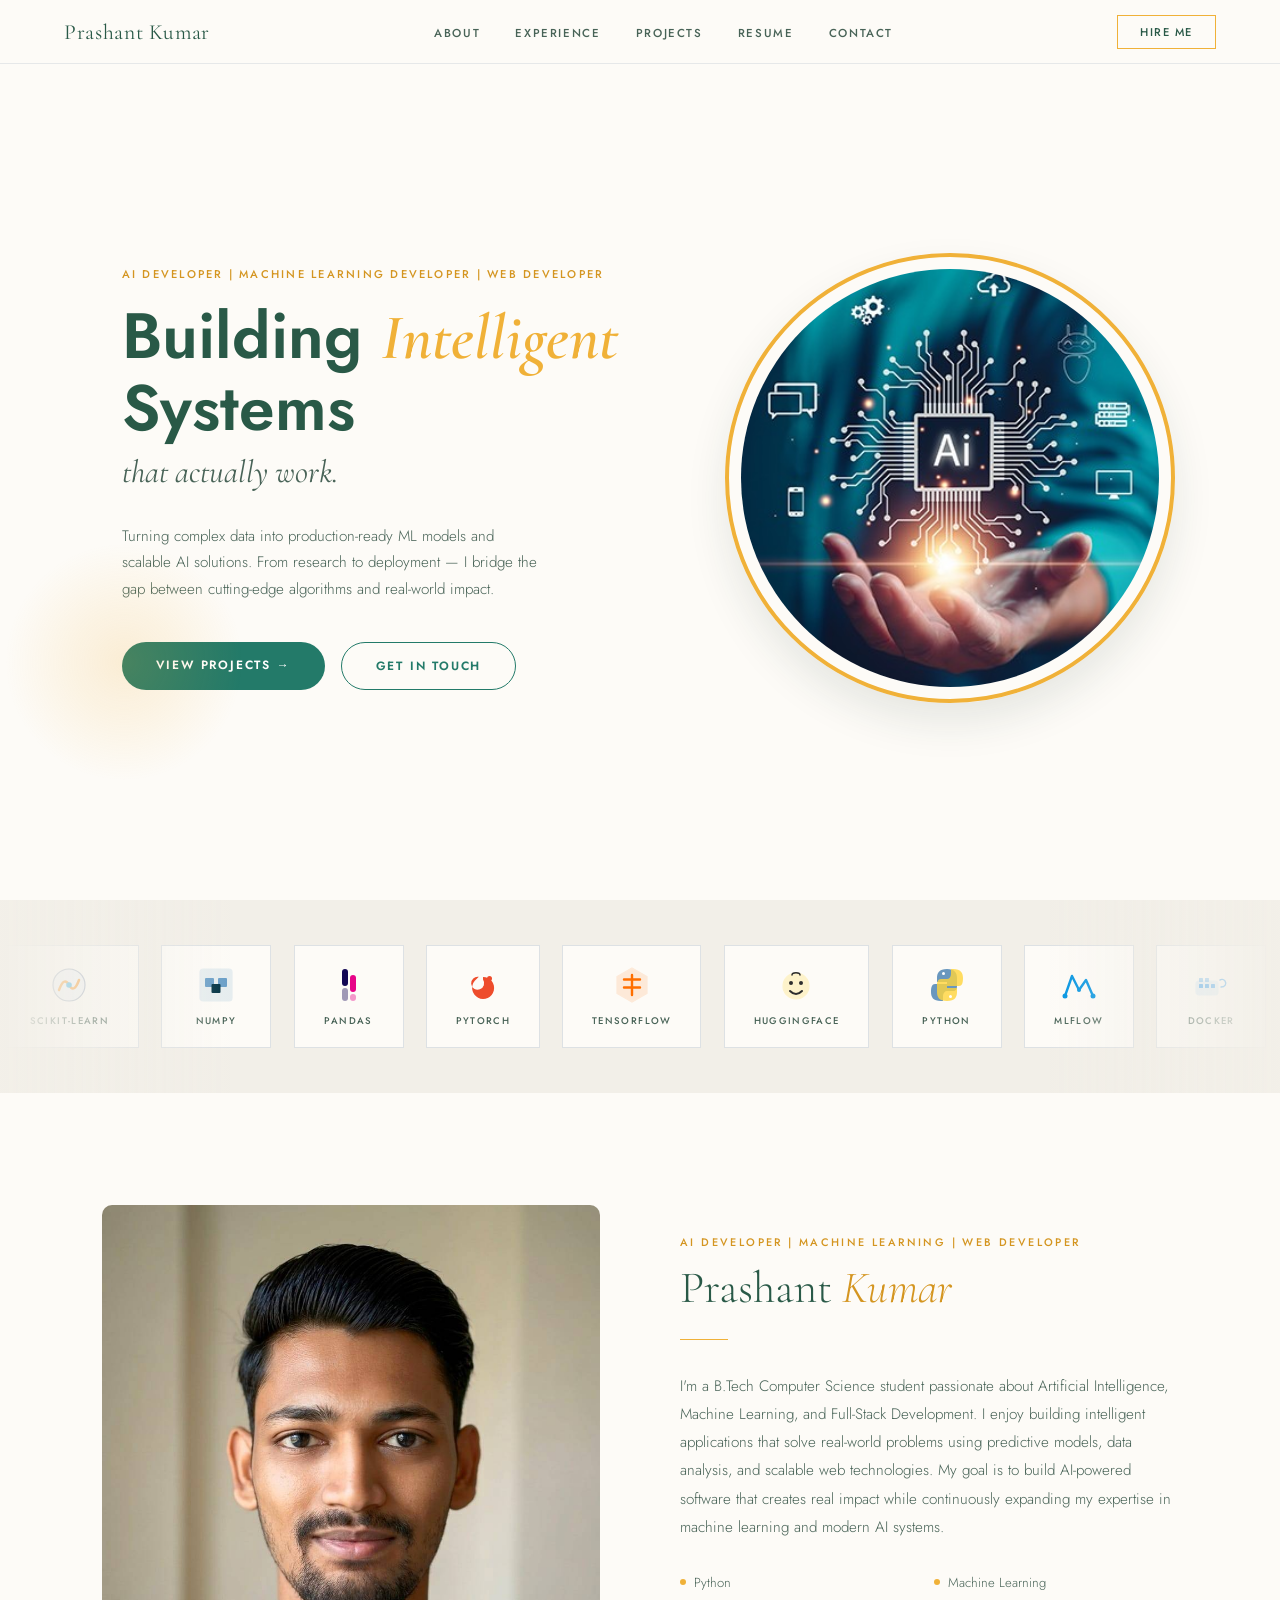
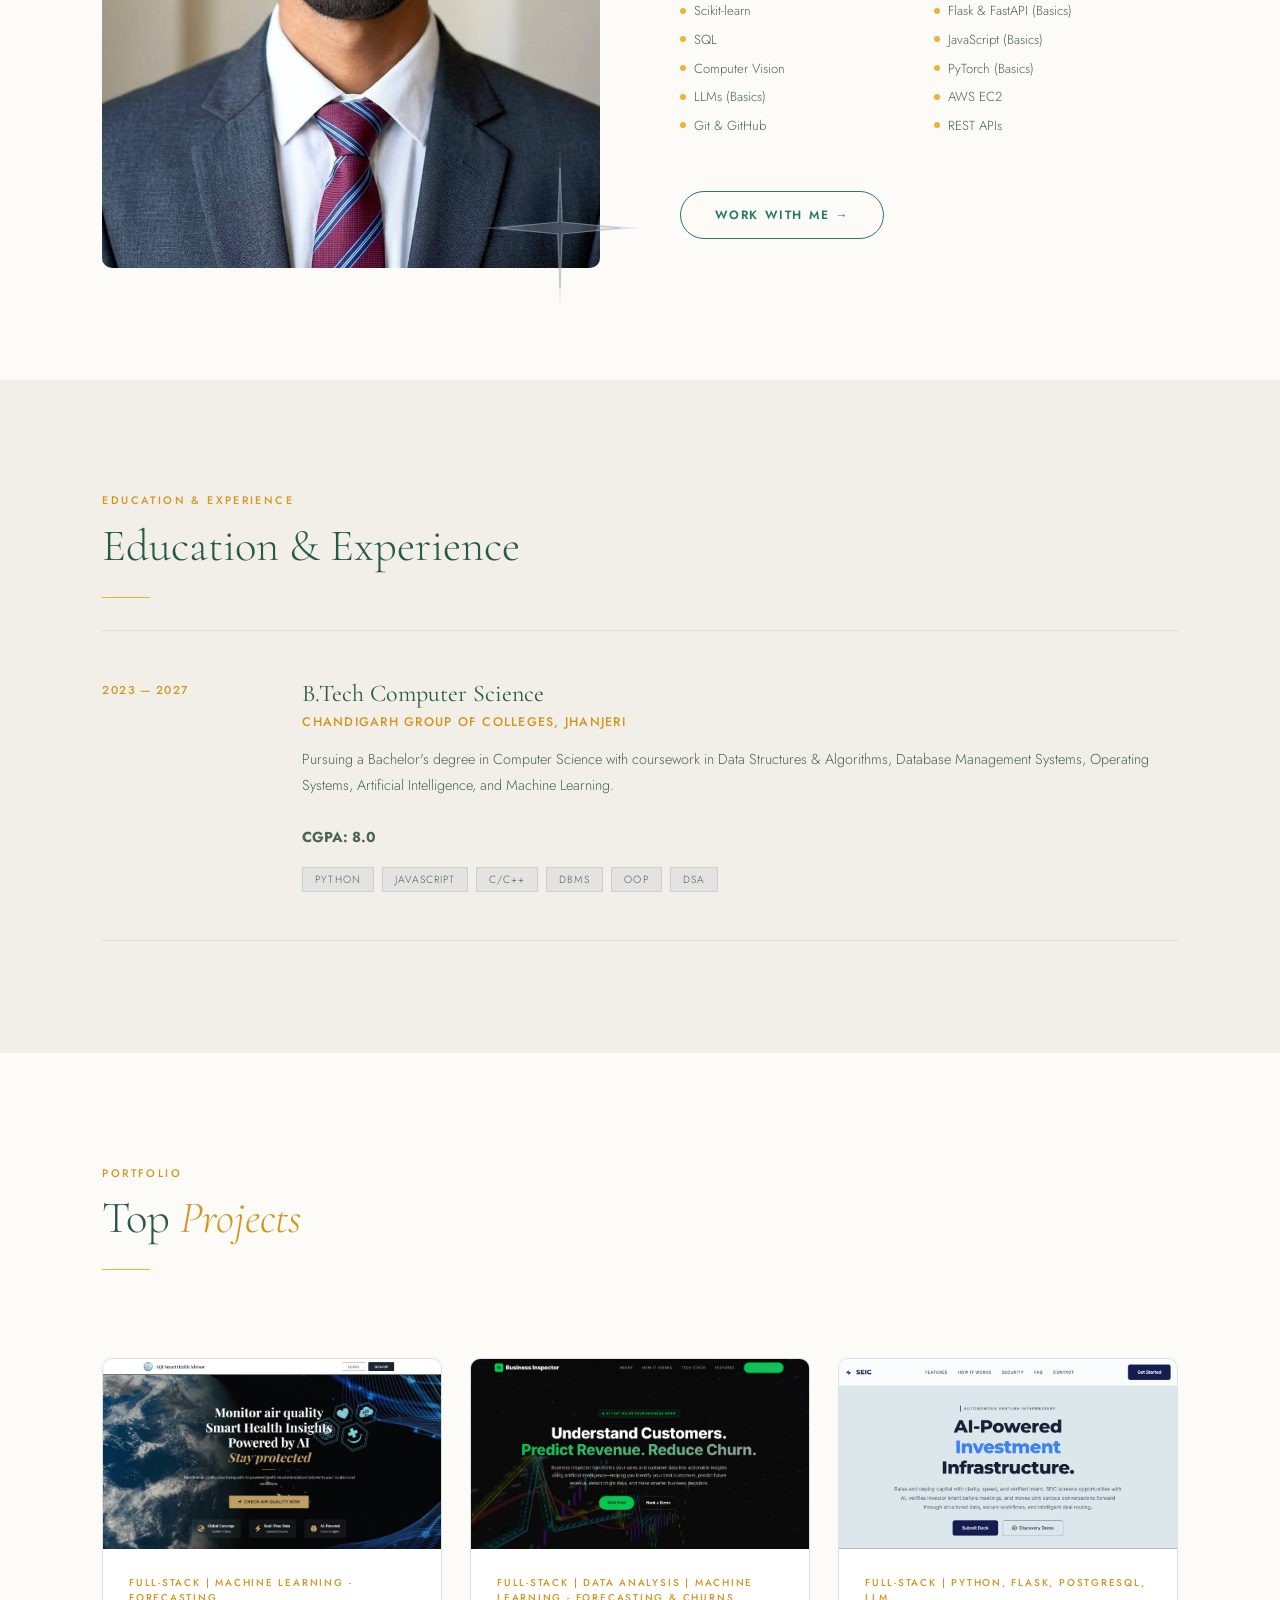
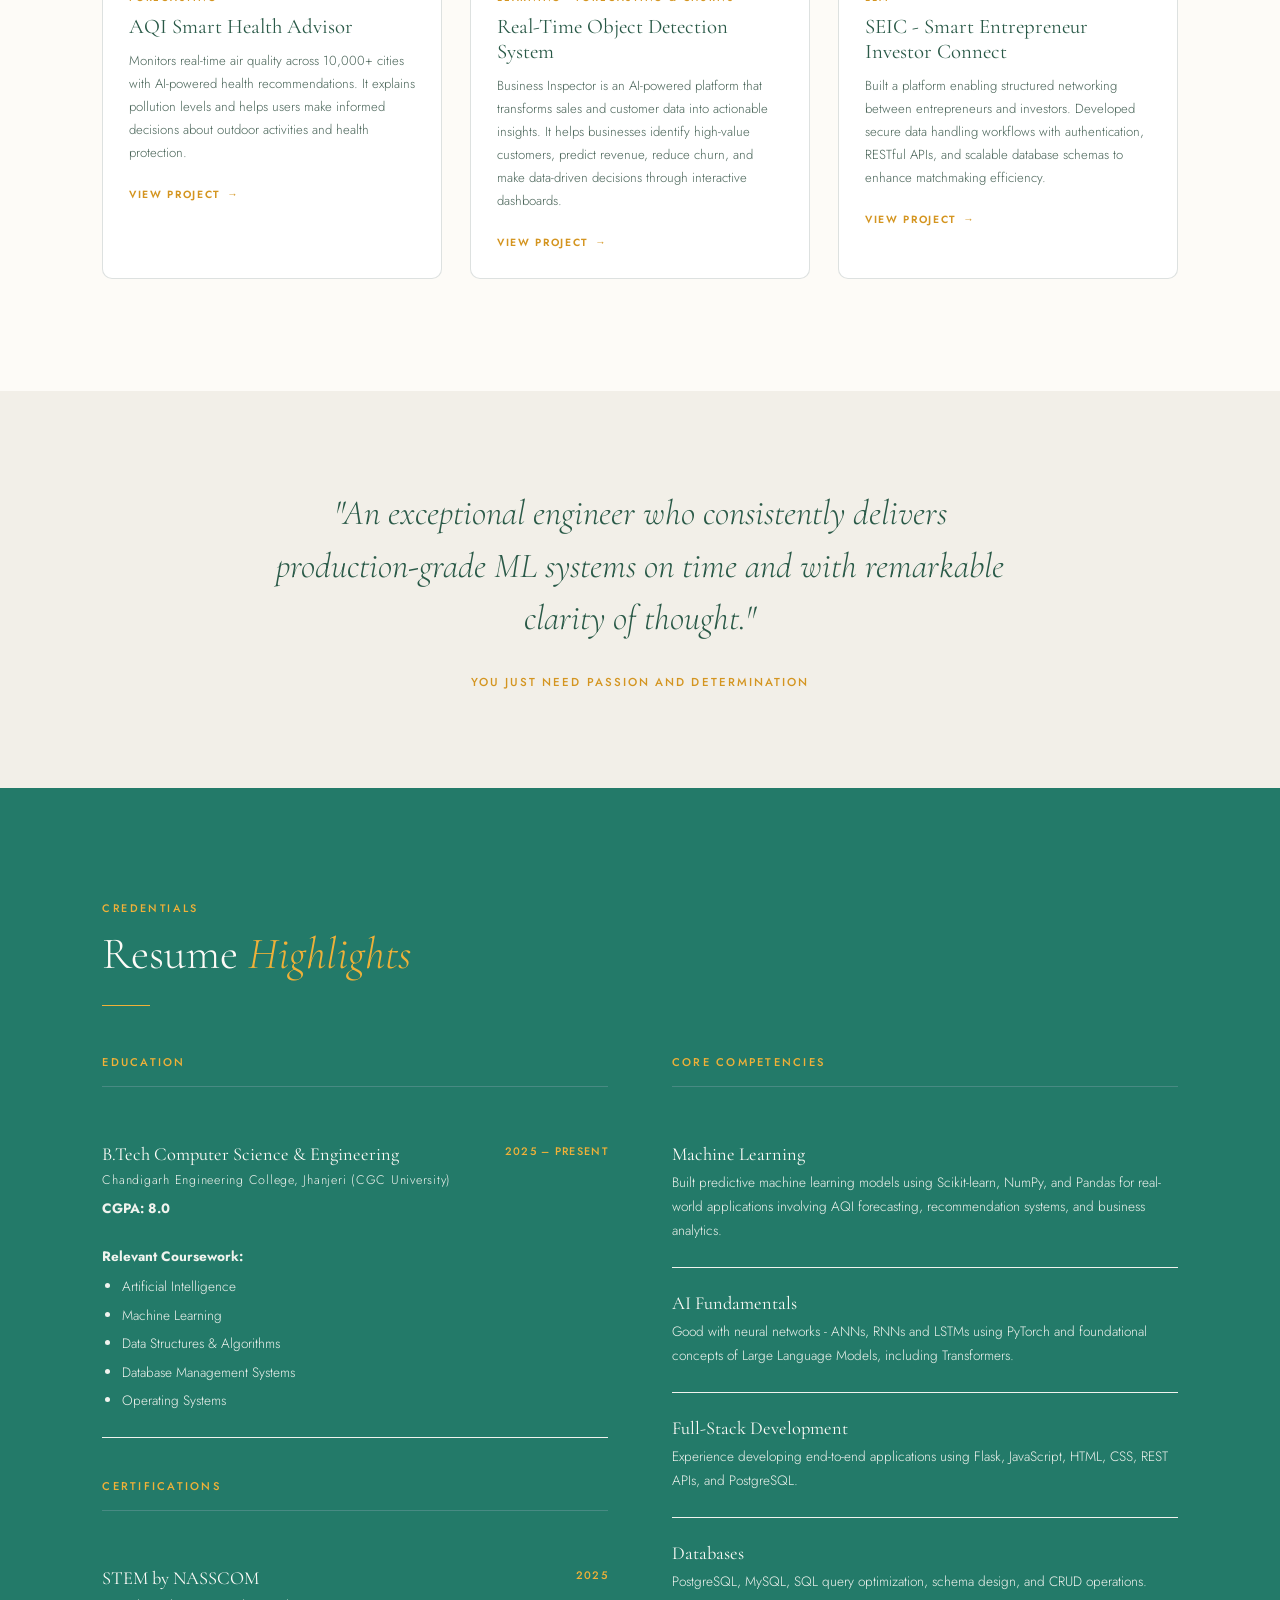
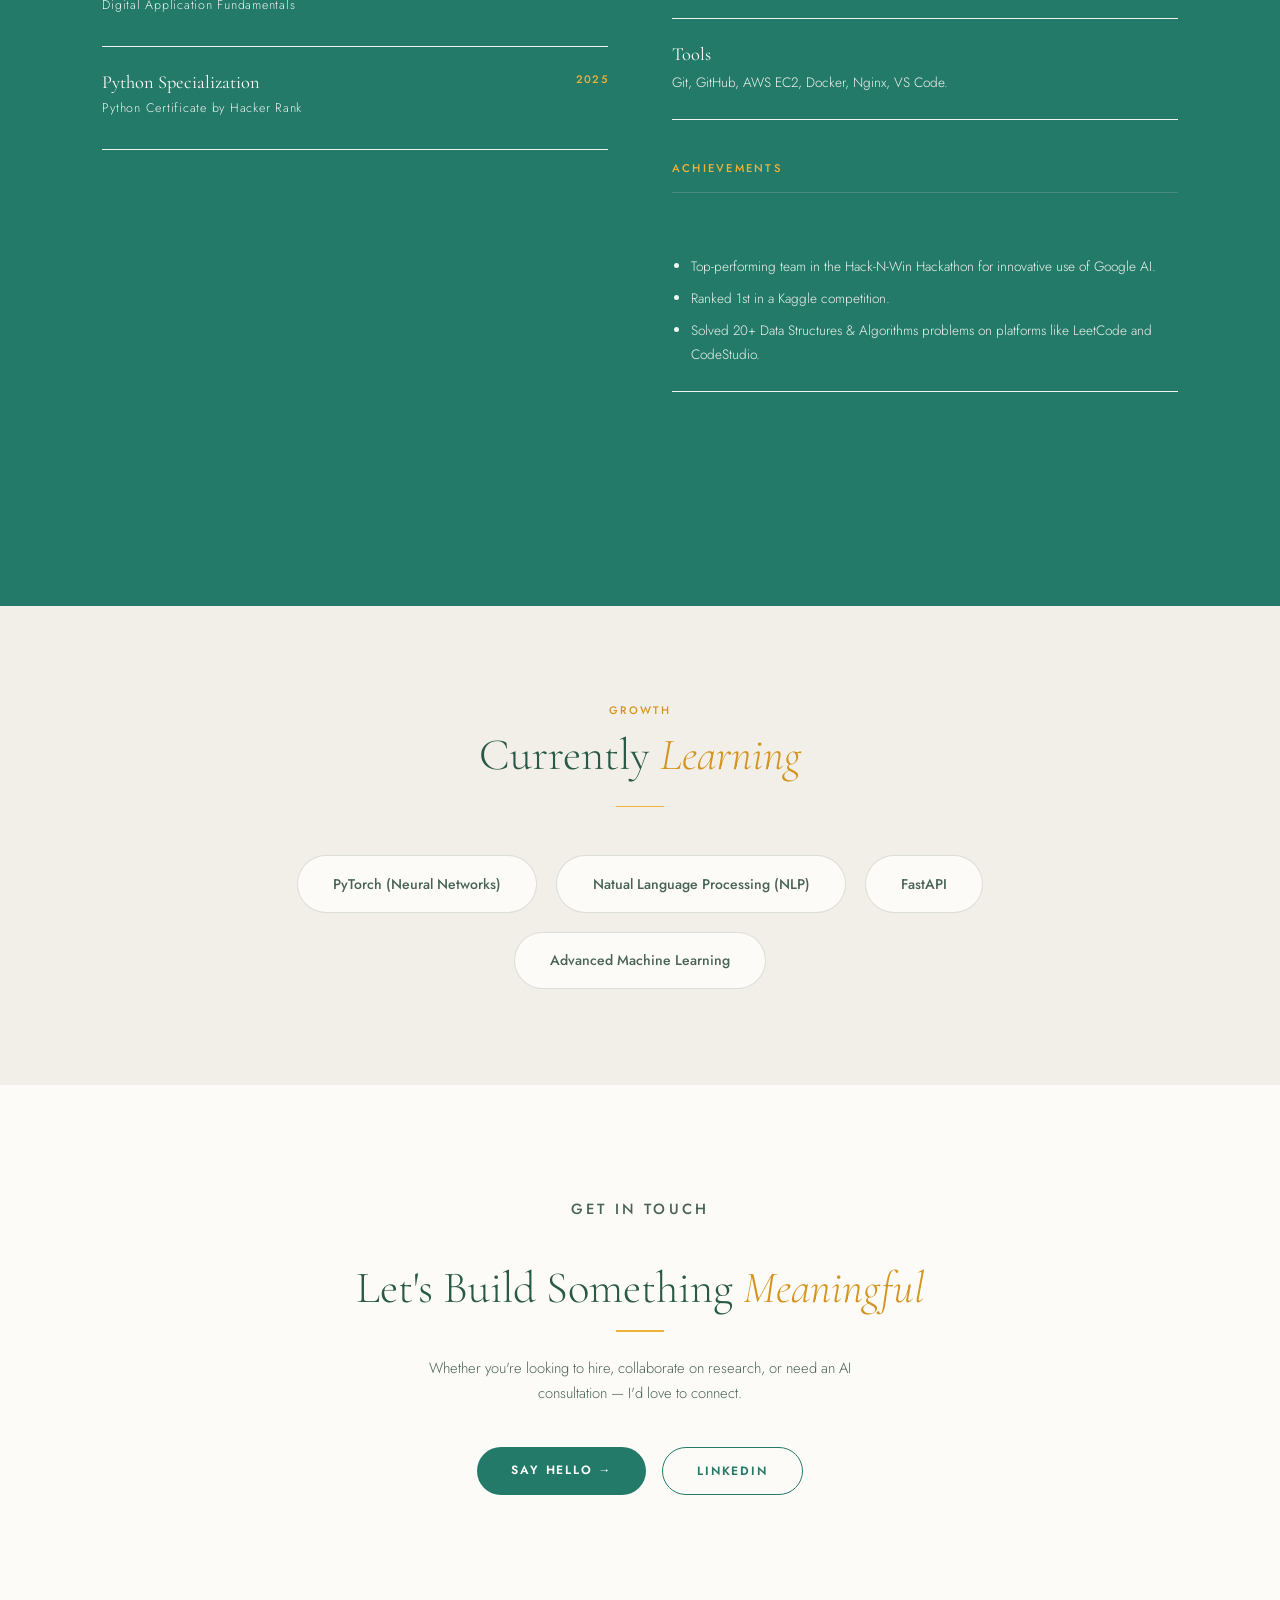
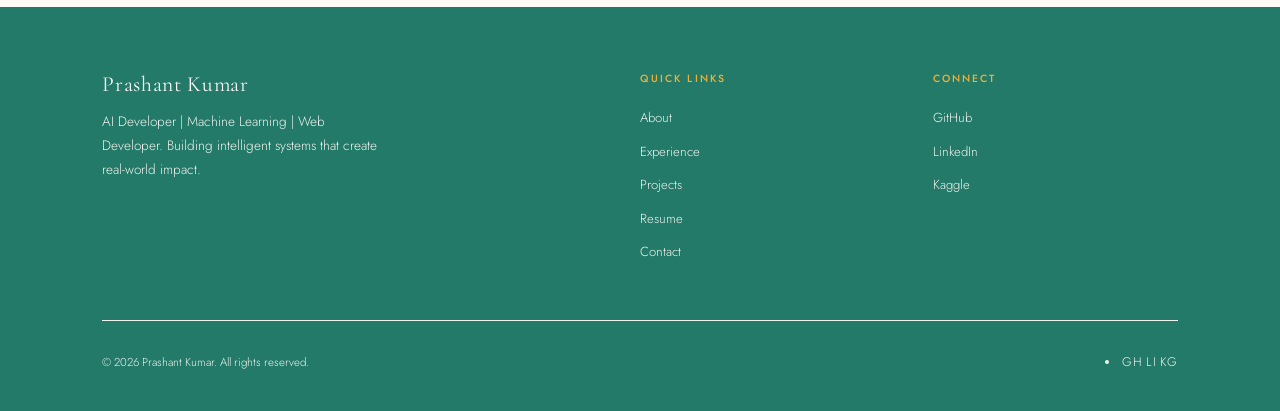
==== index.html @ c39b3d89 "Update print statement from 'Hello' to 'Goodbye'" ====
<!DOCTYPE html>
<html lang="en">
<head>
  <meta charset="UTF-8" />
  <meta name="viewport" content="width=device-width, initial-scale=1.0" />
  <title>Prashant Kumar | Portfolio</title>
  <link rel="stylesheet" href="portfolio.css?v=2"/>
  <script src="portfolio.js" defer></script>
  <link href="https://fonts.googleapis.com/css2?family=Cormorant+Garamond:ital,wght@0,300;0,400;0,600;1,300;1,400&family=Jost:wght@300;400;500;600&display=swap" rel="stylesheet" />

</head>
<body>

  <!-- ── NAV ───────────────────────────────── -->
  <nav id="navbar">
    <a href="#" class="nav-logo">Prashant Kumar</a>
    <ul class="nav-links" id="navLinks">
      <li><a href="#about">About</a></li>
      <li><a href="#experience">Experience</a></li>
      <li><a href="#projects">Projects</a></li>
      <li><a href="#resume">Resume</a></li>
      <li><a href="#contact">Contact</a></li>
    </ul>
    <a href="#contact" class="nav-cta">Hire Me</a>
    <div class="nav-toggle" id="navToggle" aria-label="Toggle menu">
      <span></span><span></span><span></span>
    </div>
  </nav>

  <!-- ── HERO ──────────────────────────────── -->
  <section class="hero" id="home">
    <div class="hero-left">
      <p class="hero-eyebrow">AI Developer | Machine Learning Developer | Web Developer</p>
      <h1 class="hero-heading">
        Building <em>Intelligent</em><br>Systems
      </h1>
      <p class="hero-sub">that actually work.</p>
      <p class="hero-desc">
        Turning complex data into production-ready ML models and scalable AI solutions. From research to deployment — I bridge the gap between cutting-edge algorithms and real-world impact.
      </p>
      <div class="hero-btns">
        <a href="#projects" class="btn-primary">View Projects →</a>
        <a href="#contact" class="btn-secondary">Get in Touch</a>
      </div>
      <div class="hero-burst"></div>
    </div>
    <div class="hero-right">
      <div class="hero-img-wrap">
        <img src="images/hero_img1.jpg">
      </div>
    </div>
  </section>

  <!-- ── TECH MARQUEE ────────────────────────── -->
  <div class="tech-strip">
    <div class="tech-track" id="techTrack">

      <!-- === SET 1 === -->
      <!-- Scikit-learn -->
      <div class="tech-badge">
        <svg viewBox="0 0 40 40" fill="none" xmlns="http://www.w3.org/2000/svg">
          <circle cx="20" cy="20" r="16" fill="#EDF2F7" stroke="#A0AEC0" stroke-width="1.2"/>
          <path d="M10 25 Q15 11 20 20 Q25 29 30 15" stroke="#F7931E" stroke-width="2.5" fill="none" stroke-linecap="round"/>
          <circle cx="20" cy="20" r="2.8" fill="#29ABE2"/>
        </svg>
        <span>Scikit-Learn</span>
      </div>
      <!-- NumPy -->
      <div class="tech-badge">
        <svg viewBox="0 0 40 40" fill="none" xmlns="http://www.w3.org/2000/svg">
          <rect x="4" y="4" width="32" height="32" rx="3" fill="#4B8BBE" opacity="0.12" stroke="#4B8BBE" stroke-width="1.2"/>
          <rect x="9" y="13" width="9" height="9" rx="1" fill="#4B8BBE" opacity="0.8"/>
          <rect x="22" y="13" width="9" height="9" rx="1" fill="#4B8BBE" opacity="0.8"/>
          <rect x="15.5" y="19" width="9" height="9" rx="1" fill="#013243"/>
        </svg>
        <span>NumPy</span>
      </div>
      <!-- Pandas -->
      <div class="tech-badge">
        <svg viewBox="0 0 40 40" fill="none" xmlns="http://www.w3.org/2000/svg">
          <rect x="13" y="4" width="6" height="17" rx="3" fill="#130754"/>
          <rect x="21" y="10" width="6" height="17" rx="3" fill="#E70488"/>
          <rect x="13" y="23" width="6" height="13" rx="3" fill="#130754" opacity="0.4"/>
          <rect x="21" y="29" width="6" height="7" rx="3" fill="#E70488" opacity="0.4"/>
        </svg>
        <span>Pandas</span>
      </div>
      <!-- PyTorch -->
      <div class="tech-badge">
        <svg viewBox="0 0 40 40" fill="none" xmlns="http://www.w3.org/2000/svg">
          <path d="M20 4 L20 12 A11 11 0 1 1 11.8 15.8 L15.8 11.8 A6.5 6.5 0 1 0 20 14.5 L20 4Z" fill="#EE4C2C"/>
          <circle cx="26.5" cy="13.5" r="2.5" fill="#EE4C2C"/>
        </svg>
        <span>PyTorch</span>
      </div>
      <!-- TensorFlow -->
      <div class="tech-badge">
        <svg viewBox="0 0 40 40" fill="none" xmlns="http://www.w3.org/2000/svg">
          <polygon points="20,3 35,11.5 35,28.5 20,37 5,28.5 5,11.5" fill="#FF6F00" opacity="0.12" stroke="#FF6F00" stroke-width="1.2"/>
          <path d="M20 10 L20 30 M12 14.5 L28 14.5 M12 22.5 L28 22.5" stroke="#FF6F00" stroke-width="2.4" stroke-linecap="round"/>
        </svg>
        <span>TensorFlow</span>
      </div>
      <!-- HuggingFace -->
      <div class="tech-badge">
        <svg viewBox="0 0 40 40" fill="none" xmlns="http://www.w3.org/2000/svg">
          <circle cx="20" cy="21" r="13" fill="#FFD21E" opacity="0.2" stroke="#FFD21E" stroke-width="1.2"/>
          <circle cx="15" cy="18" r="2" fill="#2D2D2D"/>
          <circle cx="25" cy="18" r="2" fill="#2D2D2D"/>
          <path d="M14 26 Q20 32 26 26" stroke="#2D2D2D" stroke-width="2" fill="none" stroke-linecap="round"/>
          <path d="M16 10 C16 7 24 7 24 10" stroke="#2D2D2D" stroke-width="1.5" fill="none" stroke-linecap="round"/>
        </svg>
        <span>HuggingFace</span>
      </div>
      <!-- Python -->
      <div class="tech-badge">
        <svg viewBox="0 0 40 40" fill="none" xmlns="http://www.w3.org/2000/svg">
          <path d="M20 4C12 4 10 8 10 13L10 17L20 17L20 19L8 19C5 19 4 22 4 27C4 32 6 36 14 36L16 36L16 31C16 28 18 26 20 26L26 26C29 26 30 24 30 21L30 13C30 8 28 4 20 4Z" fill="#3776AB" opacity="0.75"/>
          <path d="M20 36C28 36 30 32 30 27L30 23L20 23L20 21L32 21C35 21 36 18 36 13C36 8 34 4 26 4L24 4L24 9C24 12 22 14 20 14L14 14C11 14 10 17 10 20L10 27C10 32 12 36 20 36Z" fill="#FFD43B" opacity="0.8"/>
          <circle cx="16.5" cy="8.5" r="1.5" fill="white"/>
          <circle cx="23.5" cy="31.5" r="1.5" fill="white"/>
        </svg>
        <span>Python</span>
      </div>
      <!-- MLflow -->
      <div class="tech-badge">
        <svg viewBox="0 0 40 40" fill="none" xmlns="http://www.w3.org/2000/svg">
          <path d="M6 31 L13 11 L20 25 L27 15 L34 31" stroke="#0194E2" stroke-width="2.4" fill="none" stroke-linecap="round" stroke-linejoin="round"/>
          <circle cx="6"  cy="31" r="2.5" fill="#0194E2"/>
          <circle cx="34" cy="31" r="2.5" fill="#0194E2"/>
          <circle cx="20" cy="25" r="2"   fill="#0194E2"/>
        </svg>
        <span>MLflow</span>
      </div>
      <!-- Docker -->
      <div class="tech-badge">
        <svg viewBox="0 0 40 40" fill="none" xmlns="http://www.w3.org/2000/svg">
          <rect x="5" y="16" width="22" height="14" rx="3" fill="#2496ED" opacity="0.15" stroke="#2496ED" stroke-width="1.2"/>
          <rect x="8"  y="19" width="4" height="4" rx="0.5" fill="#2496ED"/>
          <rect x="14" y="19" width="4" height="4" rx="0.5" fill="#2496ED"/>
          <rect x="20" y="19" width="4" height="4" rx="0.5" fill="#2496ED"/>
          <rect x="8"  y="13" width="4" height="4" rx="0.5" fill="#2496ED" opacity="0.6"/>
          <rect x="14" y="13" width="4" height="4" rx="0.5" fill="#2496ED" opacity="0.6"/>
          <path d="M30 22 C34 22 36 19 34 16 C33 14 30 14 29 15" stroke="#2496ED" stroke-width="1.4" fill="none" stroke-linecap="round"/>
        </svg>
        <span>Docker</span>
      </div>
      <!-- AWS -->
      <div class="tech-badge">
        <svg viewBox="0 0 40 40" fill="none" xmlns="http://www.w3.org/2000/svg">
          <path d="M12 26 C8 24 6 20 8 16 C9 13 12 11 15 11.5 C16 9 18 7 21 7 C25 7 28 10 28 14 C30 14 33 16 33 19 C33 22 30 24 28 24 L12 24Z" fill="#FF9900" opacity="0.15" stroke="#FF9900" stroke-width="1.2"/>
          <path d="M10 30 Q20 35 30 30" stroke="#FF9900" stroke-width="2" fill="none" stroke-linecap="round"/>
          <path d="M27 28 L30 30 L28 33" stroke="#FF9900" stroke-width="1.5" fill="none" stroke-linecap="round" stroke-linejoin="round"/>
        </svg>
        <span>AWS</span>
      </div>
      <!-- LangChain -->
      <div class="tech-badge">
        <svg viewBox="0 0 40 40" fill="none" xmlns="http://www.w3.org/2000/svg">
          <circle cx="12" cy="20" r="5" fill="none" stroke="#1C3A2F" stroke-width="2"/>
          <circle cx="28" cy="20" r="5" fill="none" stroke="#1C3A2F" stroke-width="2"/>
          <line x1="17" y1="20" x2="23" y2="20" stroke="#1C3A2F" stroke-width="2.5" stroke-linecap="round"/>
          <line x1="7"  y1="20" x2="4"  y2="20" stroke="#1C3A2F" stroke-width="2" stroke-linecap="round"/>
          <line x1="33" y1="20" x2="36" y2="20" stroke="#1C3A2F" stroke-width="2" stroke-linecap="round"/>
        </svg>
        <span>LangChain</span>
      </div>
      <!-- FastAPI -->
      <div class="tech-badge">
        <svg viewBox="0 0 40 40" fill="none" xmlns="http://www.w3.org/2000/svg">
          <circle cx="20" cy="20" r="15" fill="#009688" opacity="0.12" stroke="#009688" stroke-width="1.2"/>
          <path d="M22 8 L14 22 L20 22 L18 32 L26 18 L20 18 Z" fill="#009688"/>
        </svg>
        <span>FastAPI</span>
      </div>

      <!-- === SET 2 (duplicate for seamless loop) === -->
      <div class="tech-badge">
        <svg viewBox="0 0 40 40" fill="none" xmlns="http://www.w3.org/2000/svg">
          <circle cx="20" cy="20" r="16" fill="#EDF2F7" stroke="#A0AEC0" stroke-width="1.2"/>
          <path d="M10 25 Q15 11 20 20 Q25 29 30 15" stroke="#F7931E" stroke-width="2.5" fill="none" stroke-linecap="round"/>
          <circle cx="20" cy="20" r="2.8" fill="#29ABE2"/>
        </svg>
        <span>Scikit-Learn</span>
      </div>
      <div class="tech-badge">
        <svg viewBox="0 0 40 40" fill="none" xmlns="http://www.w3.org/2000/svg">
          <rect x="4" y="4" width="32" height="32" rx="3" fill="#4B8BBE" opacity="0.12" stroke="#4B8BBE" stroke-width="1.2"/>
          <rect x="9" y="13" width="9" height="9" rx="1" fill="#4B8BBE" opacity="0.8"/>
          <rect x="22" y="13" width="9" height="9" rx="1" fill="#4B8BBE" opacity="0.8"/>
          <rect x="15.5" y="19" width="9" height="9" rx="1" fill="#013243"/>
        </svg>
        <span>NumPy</span>
      </div>
      <div class="tech-badge">
        <svg viewBox="0 0 40 40" fill="none" xmlns="http://www.w3.org/2000/svg">
          <rect x="13" y="4" width="6" height="17" rx="3" fill="#130754"/>
          <rect x="21" y="10" width="6" height="17" rx="3" fill="#E70488"/>
          <rect x="13" y="23" width="6" height="13" rx="3" fill="#130754" opacity="0.4"/>
          <rect x="21" y="29" width="6" height="7" rx="3" fill="#E70488" opacity="0.4"/>
        </svg>
        <span>Pandas</span>
      </div>
      <div class="tech-badge">
        <svg viewBox="0 0 40 40" fill="none" xmlns="http://www.w3.org/2000/svg">
          <path d="M20 4 L20 12 A11 11 0 1 1 11.8 15.8 L15.8 11.8 A6.5 6.5 0 1 0 20 14.5 L20 4Z" fill="#EE4C2C"/>
          <circle cx="26.5" cy="13.5" r="2.5" fill="#EE4C2C"/>
        </svg>
        <span>PyTorch</span>
      </div>
      <div class="tech-badge">
        <svg viewBox="0 0 40 40" fill="none" xmlns="http://www.w3.org/2000/svg">
          <polygon points="20,3 35,11.5 35,28.5 20,37 5,28.5 5,11.5" fill="#FF6F00" opacity="0.12" stroke="#FF6F00" stroke-width="1.2"/>
          <path d="M20 10 L20 30 M12 14.5 L28 14.5 M12 22.5 L28 22.5" stroke="#FF6F00" stroke-width="2.4" stroke-linecap="round"/>
        </svg>
        <span>TensorFlow</span>
      </div>
      <div class="tech-badge">
        <svg viewBox="0 0 40 40" fill="none" xmlns="http://www.w3.org/2000/svg">
          <circle cx="20" cy="21" r="13" fill="#FFD21E" opacity="0.2" stroke="#FFD21E" stroke-width="1.2"/>
          <circle cx="15" cy="18" r="2" fill="#2D2D2D"/>
          <circle cx="25" cy="18" r="2" fill="#2D2D2D"/>
          <path d="M14 26 Q20 32 26 26" stroke="#2D2D2D" stroke-width="2" fill="none" stroke-linecap="round"/>
          <path d="M16 10 C16 7 24 7 24 10" stroke="#2D2D2D" stroke-width="1.5" fill="none" stroke-linecap="round"/>
        </svg>
        <span>HuggingFace</span>
      </div>
      <div class="tech-badge">
        <svg viewBox="0 0 40 40" fill="none" xmlns="http://www.w3.org/2000/svg">
          <path d="M20 4C12 4 10 8 10 13L10 17L20 17L20 19L8 19C5 19 4 22 4 27C4 32 6 36 14 36L16 36L16 31C16 28 18 26 20 26L26 26C29 26 30 24 30 21L30 13C30 8 28 4 20 4Z" fill="#3776AB" opacity="0.75"/>
          <path d="M20 36C28 36 30 32 30 27L30 23L20 23L20 21L32 21C35 21 36 18 36 13C36 8 34 4 26 4L24 4L24 9C24 12 22 14 20 14L14 14C11 14 10 17 10 20L10 27C10 32 12 36 20 36Z" fill="#FFD43B" opacity="0.8"/>
          <circle cx="16.5" cy="8.5" r="1.5" fill="white"/>
          <circle cx="23.5" cy="31.5" r="1.5" fill="white"/>
        </svg>
        <span>Python</span>
      </div>
      <div class="tech-badge">
        <svg viewBox="0 0 40 40" fill="none" xmlns="http://www.w3.org/2000/svg">
          <path d="M6 31 L13 11 L20 25 L27 15 L34 31" stroke="#0194E2" stroke-width="2.4" fill="none" stroke-linecap="round" stroke-linejoin="round"/>
          <circle cx="6"  cy="31" r="2.5" fill="#0194E2"/>
          <circle cx="34" cy="31" r="2.5" fill="#0194E2"/>
          <circle cx="20" cy="25" r="2"   fill="#0194E2"/>
        </svg>
        <span>MLflow</span>
      </div>
      <div class="tech-badge">
        <svg viewBox="0 0 40 40" fill="none" xmlns="http://www.w3.org/2000/svg">
          <rect x="5" y="16" width="22" height="14" rx="3" fill="#2496ED" opacity="0.15" stroke="#2496ED" stroke-width="1.2"/>
          <rect x="8"  y="19" width="4" height="4" rx="0.5" fill="#2496ED"/>
          <rect x="14" y="19" width="4" height="4" rx="0.5" fill="#2496ED"/>
          <rect x="20" y="19" width="4" height="4" rx="0.5" fill="#2496ED"/>
          <rect x="8"  y="13" width="4" height="4" rx="0.5" fill="#2496ED" opacity="0.6"/>
          <rect x="14" y="13" width="4" height="4" rx="0.5" fill="#2496ED" opacity="0.6"/>
          <path d="M30 22 C34 22 36 19 34 16 C33 14 30 14 29 15" stroke="#2496ED" stroke-width="1.4" fill="none" stroke-linecap="round"/>
        </svg>
        <span>Docker</span>
      </div>
      <div class="tech-badge">
        <svg viewBox="0 0 40 40" fill="none" xmlns="http://www.w3.org/2000/svg">
          <path d="M12 26 C8 24 6 20 8 16 C9 13 12 11 15 11.5 C16 9 18 7 21 7 C25 7 28 10 28 14 C30 14 33 16 33 19 C33 22 30 24 28 24 L12 24Z" fill="#FF9900" opacity="0.15" stroke="#FF9900" stroke-width="1.2"/>
          <path d="M10 30 Q20 35 30 30" stroke="#FF9900" stroke-width="2" fill="none" stroke-linecap="round"/>
          <path d="M27 28 L30 30 L28 33" stroke="#FF9900" stroke-width="1.5" fill="none" stroke-linecap="round" stroke-linejoin="round"/>
        </svg>
        <span>AWS</span>
      </div>
      <div class="tech-badge">
        <svg viewBox="0 0 40 40" fill="none" xmlns="http://www.w3.org/2000/svg">
          <circle cx="12" cy="20" r="5" fill="none" stroke="#1C3A2F" stroke-width="2"/>
          <circle cx="28" cy="20" r="5" fill="none" stroke="#1C3A2F" stroke-width="2"/>
          <line x1="17" y1="20" x2="23" y2="20" stroke="#1C3A2F" stroke-width="2.5" stroke-linecap="round"/>
          <line x1="7"  y1="20" x2="4"  y2="20" stroke="#1C3A2F" stroke-width="2" stroke-linecap="round"/>
          <line x1="33" y1="20" x2="36" y2="20" stroke="#1C3A2F" stroke-width="2" stroke-linecap="round"/>
        </svg>
        <span>LangChain</span>
      </div>
      <div class="tech-badge">
        <svg viewBox="0 0 40 40" fill="none" xmlns="http://www.w3.org/2000/svg">
          <circle cx="20" cy="20" r="15" fill="#009688" opacity="0.12" stroke="#009688" stroke-width="1.2"/>
          <path d="M22 8 L14 22 L20 22 L18 32 L26 18 L20 18 Z" fill="#009688"/>
        </svg>
        <span>FastAPI</span>
      </div>

    </div>
  </div>

  <!-- ── ABOUT ──────────────────────────────── -->
  <section class="about" id="about">
    <div class="about-img-wrap reveal">
      <img src="images/profile_photo.jpg">
      <div class="about-burst"></div>
    </div>
    <div class="about-content reveal">
      <p class="section-label">AI Developer | Machine Learning | Web Developer</p>
      <h2 class="section-title">Prashant <em>Kumar</em></h2>
      <div class="divider"></div>
      <p class="about-body">
        I'm a B.Tech Computer Science student passionate about Artificial Intelligence, Machine Learning, and Full-Stack Development. I enjoy building intelligent applications that solve real-world problems using predictive models, data analysis, and scalable web technologies. My goal is to build AI-powered software that creates real impact while continuously expanding my expertise in machine learning and modern AI systems.
      </p>
      <div class="skills-grid">
        <div class="skill-item">Python</div>
        <div class="skill-item">Machine Learning</div>
        <div class="skill-item">Scikit-learn</div>
        <div class="skill-item">Flask &amp; FastAPI (Basics)</div>
        <div class="skill-item">SQL</div>
        <div class="skill-item">JavaScript (Basics)</div>
        <div class="skill-item">Computer Vision</div>
        <div class="skill-item">PyTorch (Basics)</div>
        <div class="skill-item">LLMs (Basics)</div>
        <div class="skill-item">AWS EC2</div>
        <div class="skill-item">Git &amp; GitHub</div>
        <div class="skill-item">REST APIs</div>
      </div>
      <a href="#contact" class="btn-secondary" style="margin-top:1.5rem;display:inline-block;">Work with me →</a>
    </div>
  </section>

  <!-- ── EXPERIENCE ─────────────────────────── -->
  <section class="experience" id="experience">
    <p class="section-label reveal">Education &amp; Experience</p>
    <h2 class="section-title reveal">Education &amp; Experience</h2>
    <div class="divider reveal"></div>

    <div class="exp-grid">
      <div class="exp-item reveal">
        <div class="exp-date">2023 — 2027</div>
        <div class="exp-right">
          <div class="exp-role">B.Tech Computer Science</div>
          <div class="exp-company">Chandigarh Group of Colleges, Jhanjeri</div>
          <p class="exp-desc">Pursuing a Bachelor's degree in Computer Science with coursework in Data Structures &amp; Algorithms, Database Management Systems, Operating Systems, Artificial Intelligence, and Machine Learning. <br><br><strong>CGPA: 8.0</strong></p>
          <div class="exp-tags">
            <span class="exp-tag">Python</span>
            <span class="exp-tag">JavaScript</span>
            <span class="exp-tag">C/C++</span>
            <span class="exp-tag">DBMS</span>
            <span class="exp-tag">OOP</span>
            <span class="exp-tag">DSA</span>
          </div>
        </div>
      </div>

      <!-- <div class="exp-item reveal">
        <div class="exp-date">2023 — Present</div>
        <div class="exp-right">
          <div class="exp-role">Freelance Full-Stack Developer</div>
          <div class="exp-company">Self-Employed</div>
          <p class="exp-desc">Building and deploying responsive, database-driven web applications and REST APIs. Implementing user authentication, data models, and scalable architectures.</p>
          <div class="exp-tags">
            <span class="exp-tag">React</span>
            <span class="exp-tag">Node.js</span>
            <span class="exp-tag">Express</span>
            <span class="exp-tag">MongoDB</span>
            <span class="exp-tag">JWT</span>
            <span class="exp-tag">Git</span>
          </div>
        </div>
      </div> -->
    </div>
  </section>

  <!-- ── PROJECTS ───────────────────────────── -->
  <section class="projects" id="projects">
    <div class="projects-header reveal">
      <div>
        <p class="section-label">Portfolio</p>
        <h2 class="section-title">Top <em>Projects</em></h2>
        <div class="divider"></div>
      </div>
    </div>

    <!-- ── 3 always-visible cards ── -->
    <div class="projects-grid">
      <div class="project-card reveal">
        <div class="project-img">
          <img src="images/aqi_project.jpg">
        </div>
        <div class="project-body">
          <p class="project-category">Full-Stack | Machine Learning - Forecasting</p>
          <h3 class="project-title">AQI Smart Health Advisor</h3>
          <p class="project-desc">Monitors real-time air quality across 10,000+ cities with AI-powered health recommendations. It explains pollution levels and helps users make informed decisions about outdoor activities and health protection.</p>
          <a href="https://aqi.prashantbuilds.in/" target="_blank" rel="noopener" class="project-link">View project</a>
        </div>
      </div>

      <div class="project-card reveal">
        <div class="project-img">
          <img src="images/business_inspector_project.jpg">
        </div>
        <div class="project-body">
          <p class="project-category">Full-Stack | Data Analysis | Machine Learning - Forecasting & Churns</p>
          <h3 class="project-title">Real-Time Object Detection System</h3>
          <p class="project-desc">Business Inspector is an AI-powered platform that transforms sales and customer data into actionable insights. It helps businesses identify high-value customers, predict revenue, reduce churn, and make data-driven decisions through interactive dashboards.</p>
          <a href="https://inspector.prashantbuilds.in/" target="_blank" rel="noopener" class="project-link">View project</a>
        </div>
      </div>

      <div class="project-card reveal">
        <div class="project-img">
          <img src="images/seic_project.jpg">
        </div>
        <div class="project-body">
          <p class="project-category">Full-Stack | Python, Flask, PostgreSQL, LLM</p>
          <h3 class="project-title">SEIC - Smart Entrepreneur Investor Connect</h3>
          <p class="project-desc">Built a platform enabling structured networking between entrepreneurs and investors. Developed secure data handling workflows with authentication, RESTful APIs, and scalable database schemas to enhance matchmaking efficiency.</p>
          <a href="#" class="project-link">View project</a>
        </div>
      </div>
    </div>
<!-- currently i have onlhy two project show that why I am making other project div comment. Do not delete these -->
 <!-- 
    ── extra projects (hidden until expanded) ──
    <div class="projects-extra" id="projectsExtra">
      <div class="project-card reveal-extra">
        <div class="project-img">
          <div class="project-img-placeholder" style="height:100%;font-size:0.85rem;font-family:var(--font-body);color:var(--bark-dk);">Project image</div>
        </div>
        <div class="project-body">
          <p class="project-category">MLOps · Infrastructure</p>
          <h3 class="project-title">Automated ML Training Platform</h3>
          <p class="project-desc">Built a self-service training platform on AWS using SageMaker Pipelines, reducing experiment setup time from days to minutes for a team of 12 data scientists.</p>
          <a href="#" class="project-link">View project</a>
        </div>
      </div>

      <div class="project-card reveal-extra">
        <div class="project-img">
          <div class="project-img-placeholder" style="height:100%;font-size:0.85rem;font-family:var(--font-body);color:var(--bark-dk);">Project image</div>
        </div>
        <div class="project-body">
          <p class="project-category">Recommender System</p>
          <h3 class="project-title">Personalized Content Engine</h3>
          <p class="project-desc">Developed a two-tower neural recommendation model with real-time feature serving. Increased CTR by 22% in A/B tests across 5M daily active users.</p>
          <a href="#" class="project-link">View project</a>
        </div>
      </div>

      <div class="project-card reveal-extra">
        <div class="project-img">
          <div class="project-img-placeholder" style="height:100%;font-size:0.85rem;font-family:var(--font-body);color:var(--bark-dk);">Project image</div>
        </div>
        <div class="project-body">
          <p class="project-category">Speech · Audio</p>
          <h3 class="project-title">Multilingual Speech Recognition</h3>
          <p class="project-desc">Fine-tuned Whisper Large-v3 on low-resource Indian languages, achieving 18% WER improvement. Deployed as a real-time transcription API serving 500 req/s.</p>
          <a href="#" class="project-link">View project</a>
        </div>
      </div>
    </div>

    ── show all / collapse button ──
    <div class="projects-toggle-wrap">
      <button class="btn-show-more" id="projectsToggle" aria-expanded="false">
        <span class="label">Show All Projects</span>
        <span class="arrow">&#8964;</span>
      </button>
    </div> -->
    </div>
  </section>

  <!-- ── TESTIMONIAL ────────────────────────── -->
  <div class="testimonial">
    <blockquote class="reveal">
      "An exceptional engineer who consistently delivers production-grade ML systems on time and with remarkable clarity of thought."
    </blockquote>
    <cite class="reveal">You just need Passion and Determination</cite>
  </div>

  <!-- ── RESUME ─────────────────────────────── -->
  <section class="resume-section" id="resume">
    <p class="section-label reveal">Credentials</p>
    <h2 class="section-title reveal">Resume <em>Highlights</em></h2>
    <div class="divider reveal"></div>

    <div class="resume-inner">
      <div>
        <p class="resume-col-title">Education</p>
        <div class="resume-item reveal">
          <div class="resume-item-head">
            <div class="resume-item-title">B.Tech Computer Science &amp; Engineering</div>
            <div class="resume-item-date">2025 – Present</div>
          </div>
          <div class="resume-item-sub">Chandigarh Engineering College, Jhanjeri (CGC University)</div>
          <div class="resume-item-desc">
            <strong>CGPA: 8.0</strong><br><br>
            <strong>Relevant Coursework:</strong>
            <ul style="padding-left: 1.2rem; margin-top: 0.4rem; list-style-type: disc; color: rgba(253,251,247,0.94);">
              <li style="margin-bottom: 0.3rem;">Artificial Intelligence</li>
              <li style="margin-bottom: 0.3rem;">Machine Learning</li>
              <li style="margin-bottom: 0.3rem;">Data Structures &amp; Algorithms</li>
              <li style="margin-bottom: 0.3rem;">Database Management Systems</li>
              <li>Operating Systems</li>
            </ul>
          </div>
        </div>

        <p class="resume-col-title" style="margin-top:2.5rem;">Certifications</p>
        <div class="resume-item reveal">
          <div class="resume-item-head">
            <div class="resume-item-title"><a href="https://www.futureskillsprime.in/iDH/user/credential/verification/32914?cd=26220268184">STEM by NASSCOM</a></div>
            <div class="resume-item-date">2025</div>
          </div>
          <div class="resume-item-sub">Digital Application Fundamentals</div>
        </div>
        <div class="resume-item reveal">  
          <div class="resume-item-head">
            <div class="resume-item-title"><a href="https://www.hackerrank.com/certificates/fd31aa36115a">Python Specialization</a></div>
            <div class="resume-item-date">2025</div>
          </div>
          <div class="resume-item-sub">Python Certificate by Hacker Rank</div>
        </div>
        <!-- <div class="resume-item reveal">
          <div class="resume-item-head">
            <div class="resume-item-title">MLOps Specialization</div>
            <div class="resume-item-date">2022</div>
          </div>
          <div class="resume-item-sub">Coursera · DeepLearning.AI</div>
        </div> -->
      </div>

      <div>
        <p class="resume-col-title">Core Competencies</p>
        <div class="resume-item reveal">
          <div class="resume-item-title">Machine Learning</div>
          <div class="resume-item-desc" style="margin-top:0.4rem;">Built predictive machine learning models using Scikit-learn, NumPy, and Pandas for real-world applications involving AQI forecasting, recommendation systems, and business analytics.</div>
        </div>
        <div class="resume-item reveal">
          <div class="resume-item-title">AI Fundamentals</div>
          <div class="resume-item-desc" style="margin-top:0.4rem;">Good with neural networks - ANNs, RNNs and LSTMs using PyTorch and foundational concepts of Large Language Models, including Transformers.</div>
        </div>
        <div class="resume-item reveal">
          <div class="resume-item-title">Full-Stack Development</div>
          <div class="resume-item-desc" style="margin-top:0.4rem;">Experience developing end-to-end applications using Flask, JavaScript, HTML, CSS, REST APIs, and PostgreSQL.</div>
        </div>
        <div class="resume-item reveal">
          <div class="resume-item-title">Databases</div>
          <div class="resume-item-desc" style="margin-top:0.4rem;">PostgreSQL, MySQL, SQL query optimization, schema design, and CRUD operations.</div>
        </div>
        <div class="resume-item reveal">
          <div class="resume-item-title">Tools</div>
          <div class="resume-item-desc" style="margin-top:0.4rem;">Git, GitHub, AWS EC2, Docker, Nginx, VS Code.</div>
        </div>

        <p class="resume-col-title" style="margin-top:2.5rem;">Achievements</p>
        <div class="resume-item reveal">
          <div class="resume-item-desc" style="margin-top:0.4rem;">
            <ul style="padding-left: 1.2rem; margin-top: 0.4rem; list-style-type: disc; color: rgba(253,251,247,0.94);">
              <li style="margin-bottom: 0.5rem;">Top-performing team in the Hack-N-Win Hackathon for innovative use of Google AI.</li>
              <li style="margin-bottom: 0.5rem;">Ranked 1st in a Kaggle competition.</li>
              <li>Solved 20+ Data Structures &amp; Algorithms problems on platforms like LeetCode and CodeStudio.</li>
            </ul>
          </div>
        </div>
      </div>
    </div>

    <div class="resume-download reveal">
      <a href="https://drive.google.com/file/d/1z210_nff-q9jMVr-Kujzx6UfAVVYUFQy/view?usp=drive_link" class="btn-outline-light" target="_blank" rel="noopener noreferrer">Download Full Resume →</a>
    </div>
  </section>

  <!-- ── CURRENTLY LEARNING ─────────────────── -->
  <section class="learning-section" id="learning">
    <div class="learning-inner reveal">
      <p class="section-label">Growth</p>
      <h2 class="section-title">Currently <em>Learning</em></h2>
      <div class="divider" style="margin: 0 auto 2.5rem;"></div>
      
      <div class="learning-grid">
        <div class="learning-card">PyTorch (Neural Networks)</div>
        <div class="learning-card">Natual Language Processing (NLP)</div>
        <div class="learning-card">FastAPI</div>
        <div class="learning-card">Advanced Machine Learning</div>
      </div>
    </div>
  </section>

  <!-- ── CONTACT CTA ────────────────────────── -->
  <section class="contact-cta" id="contact">
    <p class="section-label reveal">Get in Touch</p>
    <h2 class="section-title reveal">Let's Build Something <em>Meaningful</em></h2>
    <div class="divider" style="margin:0 auto 1.5rem;"></div>
    <p class="reveal">Whether you're looking to hire, collaborate on research, or need an AI consultation — I'd love to connect.</p>
    <div class="hero-btns" style="justify-content:center;" class="reveal">
      <a href="mailto: prashantkumar102369@gmail.com.com" class="btn-primary">Say Hello →</a>
      <a href="https://www.linkedin.com/in/itsprashantkumar/" target="_blank" rel="noopener" class="btn-secondary">LinkedIn</a>
    </div>
  </section>

  <!-- ── FOOTER ─────────────────────────────── -->
  <footer>
    <div class="footer-inner">
      <div class="footer-brand">
        <div class="nav-logo">Prashant Kumar</div>
        <p>AI Developer | Machine Learning | Web Developer. Building intelligent systems that create real-world impact.</p>
      </div>
      <div class="footer-col">
        <h4>Quick Links</h4>
        <ul>
          <li><a href="#about">About</a></li>
          <li><a href="#experience">Experience</a></li>
          <li><a href="#projects">Projects</a></li>
          <li><a href="#resume">Resume</a></li>
          <li><a href="#contact">Contact</a></li>
        </ul>
      </div>
      <div class="footer-col">
        <h4>Connect</h4>
        <ul>
          <li><a href="https://github.com/Prashant-Kumar-Codes" target="_blank" rel="noopener">GitHub</a></li>
          <li><a href="https://www.linkedin.com/in/itsprashantkumar/" target="_blank" rel="noopener">LinkedIn</a></li>
          <li><a href="https://www.kaggle.com/prashantkdev1" target="_blank" rel="noopener">Kaggle</a></li>
        </ul>
      </div>
    </div>
    <div class="footer-bottom">
      <span>© 2026 Prashant Kumar. All rights reserved.</span>
      <div class="footer-socials">
        <li><a href="https://github.com/Prashant-Kumar-Codes" target="_blank" rel="noopener">GH</a>
        <a href="https://www.linkedin.com/in/itsprashantkumar/" target="_blank" rel="noopener">LI</a>
        <a href="https://www.kaggle.com/prashantkdev1" target="_blank" rel="noopener">KG</a>
      </div>
    </div>
  </footer>

</body>
</html>
---- portfolio.css ----
/* ─── TOKENS ─── */
:root {
  --cream:   #FDFBF7;
  --sand:    #F2EFE8;
  --bark:    #F0B138;
  --bark-dk: #d49520;
  --ink:     #295947;
  --ink-lt:  #486357;
  --white:   #FFFFFF;
  --accent:  #237a69;
  --accent-hover: rgb(22, 81, 69);
  --radius:  10px;
  --font-display: 'Cormorant Garamond', serif;
  --font-body:    'Jost', sans-serif;
}

/* ─── RESET ─── */
*, *::before, *::after { box-sizing: border-box; margin: 0; padding: 0; }
html { scroll-behavior: smooth; overflow-x: hidden; width: 100%; max-width: 100vw; }
body {
  font-family: var(--font-body);
  background: var(--cream);
  color: var(--ink);
  overflow-x: hidden;
  width: 100%;
  max-width: 100vw;
  position: relative;
  font-weight: 300;
}
a { text-decoration: none; color: inherit; }
img { max-width: 100%; display: block; }

/* ─── REDUCED MOTION ─── */
/* Only disable decorative/continuous animations; keep UI transitions intact */
@media (prefers-reduced-motion: reduce) {
  .tech-track   { animation-duration: 20s !important; }
  /* .hero-burst   { animation: none !important; }*/
  .about-burst  { animation-duration: 1s !important; }
}

/* ─── FADE-IN UTILITY ─── */
.reveal {
  opacity: 0;
  transform: translateY(28px);
  transition: opacity 0.7s ease, transform 0.7s ease;
}
.reveal.visible {
  opacity: 1;
  transform: translateY(0);
}

/* ══════════════════════════════════════════
    NAV
══════════════════════════════════════════ */
nav {
  position: fixed; top: 0; left: 0; right: 0;
  z-index: 100;
  display: flex; align-items: center; justify-content: space-between;
  padding: 0 5%;
  height: 64px;
  background: rgba(253,251,247,0.94);
  -webkit-backdrop-filter: blur(8px);
  backdrop-filter: blur(8px);
  border-bottom: 1px solid rgba(160,174,192,0.25);
  transition: box-shadow 0.3s;
}
nav.scrolled { box-shadow: 0 2px 20px rgba(28,58,47,0.08); }
.nav-logo {
  font-family: var(--font-display);
  font-size: 1.35rem;
  font-weight: 400;
  letter-spacing: 0.03em;
  color: var(--ink);
}
.nav-links {
  display: flex; gap: 2.2rem; list-style: none;
}
.nav-links a {
  font-size: 0.72rem;
  letter-spacing: 0.14em;
  text-transform: uppercase;
  font-weight: 500;
  color: var(--ink-lt);
  transition: color 0.25s;
}
.nav-links a:hover { color: var(--bark-dk); }
.nav-cta {
  padding: 8px 22px;
  border: 1.5px solid var(--bark);
  font-size: 0.7rem;
  letter-spacing: 0.14em;
  text-transform: uppercase;
  font-weight: 500;
  color: var(--ink);
  transition: background 0.25s, color 0.25s;
}
.nav-cta:hover { background: var(--accent); color: var(--white); border-color: var(--accent); }

/* hamburger */
.nav-toggle { display: none; flex-direction: column; gap: 5px; cursor: pointer; padding: 4px; }
.nav-toggle span { width: 24px; height: 1.5px; background: var(--accent); transition: all 0.3s; display: block; }
@media (max-width: 900px) {
  .nav-links { display: none; }
  .nav-cta   { display: none; }
  .nav-toggle { display: flex; }
  .nav-links.open {
    display: flex; flex-direction: column; gap: 0;
    position: fixed; top: 64px; left: 0; right: 0;
    background: var(--cream);
    border-bottom: 1px solid var(--sand);
    padding: 1.5rem 5%;
    z-index: 99;
  }
  .nav-links.open li { padding: 0.6rem 0; border-bottom: 1px solid var(--sand); }
}

/* ══════════════════════════════════════════
    HERO
══════════════════════════════════════════ */

.hero {
  min-height: 100vh;
  display: flex;
  align-items: center;
  justify-content: space-between;
  padding: 120px 5% 4rem;
  position: relative;
  overflow: hidden;
  gap: 2rem;
}
.hero-left {
  flex: 1;
  max-width: 600px;
  position: relative;
  z-index: 2;
  padding: 2rem 0 2rem 5%;
}
.hero-right {
  flex: 1;
  display: flex;
  justify-content: center;
  align-items: center;
  position: relative;
  z-index: 1;
}
.hero-img-wrap {
  width: 100%;
  max-width: 450px;
  aspect-ratio: 1/1;
  border-radius: 50%;
  border: 4px solid var(--bark);
  overflow: hidden;
  box-shadow: 0 20px 40px rgba(28,58,47,0.1);
  padding: 12px;
  background: transparent;
}
.hero-right img {
  width: 100%;
  height: 100%;
  object-fit: cover;
  border-radius: 50%;
}
.hero-eyebrow {
  font-size: 0.7rem;
  letter-spacing: 0.2em;
  text-transform: uppercase;
  color: var(--bark-dk);
  font-weight: 500;
  margin-bottom: 1.2rem;
  opacity: 0;
  animation: fadeUp 0.8s 0.2s forwards;
}
.hero-heading {
  font-family: var(--font-body); /* Changed to sans-serif for cleaner look */
  font-size: clamp(2.8rem, 5vw, 4.2rem);
  font-weight: 600;
  line-height: 1.1;
  color: var(--ink);
  margin-bottom: 0.5rem;
  opacity: 0;
  animation: fadeUp 0.8s 0.35s forwards;
}
.hero-heading em {
  font-family: var(--font-display);
  font-style: italic;
  font-weight: 600;
  color: var(--bark); /* Gold italic text */
}
.hero-sub {
  font-family: var(--font-display);
  font-size: clamp(1.4rem, 2.5vw, 2rem);
  font-weight: 400;
  font-style: italic;
  color: var(--ink-lt);
  margin-bottom: 2rem;
  opacity: 0;
  animation: fadeUp 0.8s 0.5s forwards;
}
.hero-desc {
  font-size: 0.95rem;
  line-height: 1.75;
  color: var(--ink-lt);
  max-width: 420px;
  margin-bottom: 2.5rem;
  opacity: 0;
  animation: fadeUp 0.8s 0.65s forwards;
}
.hero-btns {
  display: flex; gap: 1rem; flex-wrap: wrap;
  opacity: 0;
  animation: fadeUp 0.8s 0.8s forwards;
}
.btn-primary {
  padding: 14px 34px;
  background: var(--accent);
  color: var(--white);
  font-size: 0.75rem;
  letter-spacing: 0.15em;
  text-transform: uppercase;
  font-weight: 600;
  border-radius: 30px; /* Rounded pill buttons like JDeo */
  transition: background 0.25s, transform 0.2s;
}
.btn-primary:hover { 
  background: var(--accent-hover); 
  transform: translateY(-2px);
}
.btn-secondary {
  padding: 14px 34px;
  border: 1.5px solid var(--accent);
  color: var(--accent);
  font-size: 0.75rem;
  letter-spacing: 0.15em;
  text-transform: uppercase;
  font-weight: 600;
  border-radius: 30px;
  transition: background 0.25s, color 0.25s, transform 0.2s;
}
.btn-secondary:hover { 
  background: var(--accent); 
  color: var(--white); 
  transform: translateY(-2px);
}
.hero-burst {
  position: absolute; bottom: -60px; left: -60px;
  width: 240px; height: 240px;
  background: radial-gradient(circle, rgba(240,177,56,0.18) 0%, transparent 70%);
  pointer-events: none;
  animation: pulse 4s ease-in-out infinite;
}
@media (max-width: 900px) {
  .hero { 
    flex-direction: column-reverse; 
    text-align: center; 
    padding-top: 100px;
  }
  .hero-left { 
    padding: 0 5%;
    display: flex;
    flex-direction: column;
    align-items: center;
  }
  .hero-btns { justify-content: center; }
  .hero-img-wrap { max-width: 320px; }
}


/* ══════════════════════════════════════════
    TECH MARQUEE STRIP
══════════════════════════════════════════ */
.tech-strip {
  background: var(--sand);
  padding: 2.8rem 0;
  overflow: hidden;
  position: relative;
}
/* blur fade on left + right edges */
.tech-strip::before,
.tech-strip::after {
  content: '';
  position: absolute; top: 0; bottom: 0;
  width: 18%;
  z-index: 2;
  pointer-events: none;
}
.tech-strip::before {
  left: 0;
  background: linear-gradient(to right, var(--sand) 0%, transparent 100%);
}
.tech-strip::after {
  right: 0;
  background: linear-gradient(to left, var(--sand) 0%, transparent 100%);
}
.tech-track {
  display: flex;
  gap: 1.4rem;
  width: max-content;
  animation: marquee 40s linear infinite;
  will-change: transform;
}
.tech-track:hover { animation-play-state: paused; }
@keyframes marquee {
  0%   { transform: translateX(0); }
  100% { transform: translateX(-50%); }
}
.tech-badge {
  display: flex; flex-direction: column; align-items: center; gap: 0.55rem;
  padding: 1.2rem 1.8rem;
  background: var(--cream);
  border: 1px solid rgba(160,174,192,0.35);
  flex-shrink: 0;
  transition: transform 0.25s, box-shadow 0.25s, border-color 0.25s;
  cursor: default;
  min-width: 110px;
}
.tech-badge:hover {
  transform: translateY(-4px);
  box-shadow: 0 8px 28px rgba(28,58,47,0.1);
  border-color: var(--bark);
}
.tech-badge svg { width: 40px; height: 40px; }
.tech-badge span {
  font-size: 0.6rem;
  letter-spacing: 0.14em;
  text-transform: uppercase;
  font-weight: 500;
  color: var(--ink-lt);
  white-space: nowrap;
}

/* ══════════════════════════════════════════
    SECTION COMMON
══════════════════════════════════════════ */
section { padding: 7rem 5%; overflow-x: hidden; }
.section-label {
  font-size: 0.68rem;
  letter-spacing: 0.22em;
  text-transform: uppercase;
  color: var(--bark-dk);
  font-weight: 500;
  margin-bottom: 0.8rem;
}
.section-title {
  font-family: var(--font-display);
  font-size: clamp(2rem, 3.5vw, 3.2rem);
  font-weight: 300;
  line-height: 1.15;
  color: var(--ink);
  margin-bottom: 1.5rem;
}
.section-title em { font-style: italic; color: var(--bark-dk); }
.divider {
  width: 48px; height: 1.5px;
  background: var(--bark);
  margin: 0 0 2rem;
}

/* ══════════════════════════════════════════
    ABOUT
══════════════════════════════════════════ */
.about {
  background: var(--cream);
  display: grid;
  grid-template-columns: 1fr 1fr;
  gap: 5rem;
  align-items: center;
  padding: 7rem 8%;
}
.about-img-wrap {
  position: relative;
}
.about-img-wrap img {
  border-radius: 10px;
  width: 100%; aspect-ratio: 3/4; object-fit: cover;
  background: var(--sand);
}
.about-img-placeholder {
  width: 100%; aspect-ratio: 3/4;
  border-radius: 30px;
  background: linear-gradient(160deg, var(--sand) 0%, #CBD5E0 100%);
  display: flex; align-items: center; justify-content: center;
  color: var(--bark-dk);
  font-family: var(--font-display);
  font-style: italic;
  font-size: 1rem;
  overflow: hidden;
}
/* decorative starburst */
.about-burst {
  position: absolute; bottom: -40px; right: -40px;
  width: 160px; height: 160px;
  background-image: url("data:image/svg+xml,%3Csvg viewBox='0 0 160 160' xmlns='http://www.w3.org/2000/svg'%3E%3Cpath d='M80 0 L83 74 L160 80 L83 86 L80 160 L77 86 L0 80 L77 74 Z' fill='%23A0AEC0' opacity='0.3'/%3E%3Cpath d='M80 20 L82 74 L140 80 L82 86 L80 140 L78 86 L20 80 L78 74 Z' fill='none' stroke='%23A0AEC0' stroke-width='1' opacity='0.5'/%3E%3C/svg%3E");
  background-size: contain; background-repeat: no-repeat;
  pointer-events: none;
  animation: spin-slow 25s linear infinite;
}
.about-content { }
.about-body {
  font-size: 0.95rem;
  line-height: 1.85;
  color: var(--ink-lt);
  margin-bottom: 1.5rem;
}
.skills-grid {
  display: grid;
  grid-template-columns: repeat(2, 1fr);
  gap: 0.6rem;
  margin: 2rem 0;
}
.skill-item {
  display: flex; align-items: center; gap: 0.5rem;
  font-size: 0.82rem;
  color: var(--ink-lt);
}
.skill-item::before {
  content: '';
  display: inline-block;
  width: 6px; height: 6px;
  background: var(--bark);
  border-radius: 50%;
  flex-shrink: 0;
}

@media (max-width: 900px) {
  .about { grid-template-columns: 1fr; gap: 3rem; padding: 5rem 5%; }
}

/* ══════════════════════════════════════════
    EXPERIENCE
══════════════════════════════════════════ */
.experience {
  background: var(--sand);
  padding: 7rem 8%;
}
.exp-grid {
  display: grid;
  gap: 0;
}
.exp-item {
  display: grid;
  grid-template-columns: 160px 1fr;
  gap: 2.5rem;
  padding: 3rem 0;
  border-bottom: 1px solid rgba(160,174,192,0.3);
  transition: background 0.2s;
}
.exp-item:first-child { border-top: 1px solid rgba(160,174,192,0.3); }
.exp-date {
  font-size: 0.72rem;
  letter-spacing: 0.12em;
  text-transform: uppercase;
  color: var(--bark-dk);
  font-weight: 500;
  padding-top: 0.2rem;
}
.exp-right { }
.exp-role {
  font-family: var(--font-display);
  font-size: 1.5rem;
  font-weight: 400;
  color: var(--ink);
  margin-bottom: 0.3rem;
}
.exp-company {
  font-size: 0.78rem;
  letter-spacing: 0.1em;
  text-transform: uppercase;
  color: var(--bark-dk);
  margin-bottom: 1rem;
  font-weight: 500;
}
.exp-desc {
  font-size: 0.9rem;
  line-height: 1.8;
  color: var(--ink-lt);
}
.exp-tags {
  display: flex; flex-wrap: wrap; gap: 0.5rem;
  margin-top: 1rem;
}
.exp-tag {
  padding: 4px 12px;
  background: rgba(160,174,192,0.18);
  border: 1px solid rgba(160,174,192,0.4);
  font-size: 0.65rem;
  letter-spacing: 0.1em;
  text-transform: uppercase;
  color: var(--ink-lt);
}

@media (max-width: 900px) {
  .exp-item { grid-template-columns: 1fr; gap: 0.5rem; }
  .experience { padding: 5rem 5%; }
}

/* ══════════════════════════════════════════
    PROJECTS
══════════════════════════════════════════ */
.projects {
  background: var(--cream);
  padding: 7rem 8%;
}
.projects-header {
  display: flex; justify-content: space-between; align-items: flex-end;
  margin-bottom: 3.5rem;
  flex-wrap: wrap; gap: 1rem;
}
.projects-grid {
  display: grid;
  grid-template-columns: repeat(3, 1fr);
  gap: 1.8rem;
}
/* hidden extra projects */
.projects-extra {
  display: grid;
  grid-template-columns: repeat(3, 1fr);
  gap: 1.8rem;
  margin-top: 1.8rem;
  /* collapsed state */
  max-height: 0;
  overflow: hidden;
  opacity: 0;
  transition: max-height 0.7s cubic-bezier(0.4,0,0.2,1),
              opacity 0.5s ease,
              margin-top 0.4s ease;
}
.projects-extra.open {
  max-height: 2000px;
  opacity: 1;
}
/* show-more button */
.projects-toggle-wrap {
  text-align: center;
  margin-top: 3rem;
}
.btn-show-more {
  display: inline-flex; align-items: center; gap: 0.6rem;
  padding: 14px 38px;
  border: 1.5px solid var(--accent);
  color: var(--ink);
  font-size: 0.7rem;
  letter-spacing: 0.15em;
  text-transform: uppercase;
  font-weight: 500;
  cursor: pointer;
  background: transparent;
  font-family: var(--font-body);
  transition: background 0.25s, color 0.25s;
}
.btn-show-more:hover { background: var(--accent); color: var(--white); }
.btn-show-more .arrow {
  display: inline-block;
  transition: transform 0.35s cubic-bezier(0.4,0,0.2,1);
}
.btn-show-more.open .arrow { transform: rotate(180deg); }
.project-card {
  background: var(--white);
  border: 1px solid rgba(28, 58, 47, 0.15);
  border-radius: var(--radius);
  overflow: hidden;
  transition: transform 0.3s, box-shadow 0.3s, border-color 0.3s;
  cursor: pointer;
}
.project-card:hover {
  transform: translateY(-6px);
  border-color: var(--bark);
  box-shadow: 0 16px 48px rgba(28, 58, 47, 0.1);
}
.project-img {
  aspect-ratio: 16/9;
  overflow: hidden;
  background: var(--sand);
  overflow: hidden;
  position: relative;
}
.project-img-placeholder {
  width: 100%; height: 100%;
  display: flex; align-items: center; justify-content: center;
  background: linear-gradient(135deg, var(--sand) 0%, #CBD5E0 100%);
  color: var(--bark-dk);
  font-family: var(--font-display);
  font-style: italic;
}
.project-img img {
  width: 100%; height: 100%; object-fit: cover;
  transition: transform 0.5s;
}
.project-card:hover .project-img img { transform: scale(1.04); }
.project-body { padding: 1.6rem; }
.project-category {
  font-size: 0.62rem;
  letter-spacing: 0.18em;
  text-transform: uppercase;
  color: var(--bark-dk);
  font-weight: 500;
  margin-bottom: 0.6rem;
}
.project-title {
  font-family: var(--font-display);
  font-size: 1.3rem;
  font-weight: 400;
  color: var(--ink);
  margin-bottom: 0.7rem;
}
.project-desc {
  font-size: 0.82rem;
  line-height: 1.75;
  color: var(--ink-lt);
  margin-bottom: 1rem;
}
.project-link {
  font-size: 0.65rem;
  letter-spacing: 0.16em;
  text-transform: uppercase;
  font-weight: 600;
  color: var(--bark-dk);
  display: inline-flex; align-items: center; gap: 0.4rem;
  transition: gap 0.2s;
}
.project-link:hover { gap: 0.7rem; }
.project-link::after { content: '→'; }

@media (max-width: 900px) {
  .projects-grid,
  .projects-extra { grid-template-columns: 1fr 1fr; }
}
@media (max-width: 580px) {
  .projects-grid,
  .projects-extra { grid-template-columns: 1fr; }
  .projects { padding: 5rem 5%; }
}

/* ══════════════════════════════════════════
    RESUME
══════════════════════════════════════════ */
.resume-section {
  background: var(--accent);
  padding: 7rem 8%;
  color: var(--cream);
}
.resume-section .section-label { color: var(--bark); }
.resume-section .section-title { color: var(--cream); }
.resume-section .section-title em { color: var(--bark); }
.resume-section .divider { background: var(--bark); }
.resume-section .about-body { color: rgb(253, 251, 247); }
.resume-inner {
  display: grid;
  grid-template-columns: 1fr 1fr;
  gap: 4rem;
  margin-top: 3rem;
}
.resume-col-title {
  font-size: 0.7rem;
  letter-spacing: 0.2em;
  text-transform: uppercase;
  color: var(--bark);
  font-weight: 500;
  margin-bottom: 2rem;
  border-bottom: 1px solid rgba(160,174,192,0.3);
  padding-bottom: 1rem;
}
.resume-item {
  padding: 1.5rem 0;
  border-bottom: 1px solid rgba(253,251,247,0.94);
}
.resume-item-head {
  display: flex; justify-content: space-between; align-items: flex-start;
  gap: 1rem; margin-bottom: 0.4rem;
}
.resume-item-title {
  font-family: var(--font-display);
  font-size: 1.15rem;
  font-weight: 400;
  color: var(--cream);
}
.resume-item-date {
  font-size: 0.68rem;
  letter-spacing: 0.12em;
  text-transform: uppercase;
  color: var(--bark);
  white-space: nowrap;
  font-weight: 500;
}
.resume-item-sub {
  font-size: 0.78rem;
  color: rgba(253,251,247,0.94);
  letter-spacing: 0.06em;
  margin-bottom: 0.5rem;
}
.resume-item-desc {
  font-size: 0.85rem;
  line-height: 1.75;
  color: rgba(253,251,247,0.94);
}
.resume-download {
  margin-top: 3.5rem;
  text-align: center;
}
.btn-outline-light {
  padding: 14px 40px;
  border: 1.5px solid var(--bark);
  color: var(--bark);
  font-size: 0.7rem;
  letter-spacing: 0.16em;
  text-transform: uppercase;
  font-weight: 500;
  display: inline-block;
  transition: background 0.25s, color 0.25s;
}
.btn-outline-light:hover { background: var(--accent); color: var(--white); border-color: var(--accent); }

@media (max-width: 900px) {
  .resume-inner { grid-template-columns: 1fr; gap: 2rem; }
  .resume-section { padding: 5rem 5%; }
}

/* ══════════════════════════════════════════
    TESTIMONIAL
══════════════════════════════════════════ */
.testimonial {
  background: var(--sand);
  padding: 6rem 10%;
  text-align: center;
}
.testimonial blockquote {
  font-family: var(--font-display);
  font-size: clamp(1.4rem, 2.8vw, 2.2rem);
  font-weight: 300;
  font-style: italic;
  line-height: 1.5;
  color: var(--ink);
  max-width: 760px;
  margin: 0 auto 1.5rem;
}
.testimonial cite {
  font-size: 0.72rem;
  letter-spacing: 0.18em;
  text-transform: uppercase;
  color: var(--bark-dk);
  font-weight: 500;
  font-style: normal;
}

/* ══════════════════════════════════════════
    CONTACT / FOOTER CTA
══════════════════════════════════════════ */
.contact-cta {
  background: var(--cream);
  padding: 7rem 5%;
  text-align: center;
}
.contact-cta .section-title { margin: 0 auto 1rem; max-width: 600px; }
.contact-cta p {
  max-width: 440px; margin: 0 auto 2.5rem;
  font-size: 0.92rem; line-height: 1.75; color: var(--ink-lt);
}

/* ══════════════════════════════════════════
    FOOTER
══════════════════════════════════════════ */
footer {
  background: var(--accent);
  color: rgba(253,251,247,0.94);
  padding: 4rem 8% 2.5rem;
}
.footer-inner {
  display: grid;
  grid-template-columns: 2fr 1fr 1fr;
  gap: 3rem;
  padding-bottom: 3rem;
  border-bottom: 1px solid rgba(253,251,247,0.94);
}
.footer-brand p {
  font-size: 0.85rem;
  line-height: 1.75;
  margin-top: 0.8rem;
  max-width: 280px;
}
.footer-brand .nav-logo { color: var(--cream); }
.footer-col h4 {
  font-size: 0.65rem;
  letter-spacing: 0.2em;
  text-transform: uppercase;
  color: var(--bark);
  font-weight: 500;
  margin-bottom: 1.2rem;
}
.footer-col ul { list-style: none; }
.footer-col li { margin-bottom: 0.65rem; }
.footer-col a {
  font-size: 0.82rem;
  color: rgba(253,251,247,0.94);
  transition: color 0.2s;
}
.footer-col a:hover { color: var(--bark); }
.footer-bottom {
  padding-top: 2rem;
  display: flex; justify-content: space-between; align-items: center;
  flex-wrap: wrap; gap: 1rem;
  font-size: 0.72rem;
  color: rgba(253,251,247,0.94);
}
.footer-socials { display: flex; gap: 1.2rem; }
.footer-socials a {
  color: rgba(253,251,247,0.94);
  transition: color 0.2s;
  font-size: 0.78rem;
  letter-spacing: 0.08em;
}
.footer-socials a:hover { color: var(--bark); }

@media (max-width: 768px) {
  .footer-inner { grid-template-columns: 1fr; gap: 2rem; }
}
/* ─── CURRENTLY LEARNING ─── */
.learning-section {
  background: var(--sand);
  padding: 6rem 8%;
  text-align: center;
}
.learning-grid {
  display: flex;
  flex-wrap: wrap;
  justify-content: center;
  gap: 1.2rem;
  margin-top: 3rem;
  max-width: 900px;
  margin-left: auto;
  margin-right: auto;
}
.learning-card {
  background: var(--cream);
  border: 1px solid rgba(28, 58, 47, 0.15);
  padding: 1.1rem 2.2rem;
  border-radius: 30px;
  font-family: var(--font-body);
  font-weight: 500;
  font-size: 0.88rem;
  color: var(--ink-lt);
  transition: transform 0.25s ease, border-color 0.25s ease, box-shadow 0.25s ease;
  cursor: default;
}
.learning-card:hover {
  transform: translateY(-3px);
  border-color: var(--bark);
  box-shadow: 0 8px 24px rgba(28,58,47,0.08);
  color: var(--ink);
}

/* ── KEYFRAMES ─────────────────────────── */
@keyframes fadeUp {
  from { opacity: 0; transform: translateY(24px); }
  to   { opacity: 1; transform: translateY(0); }
}
@keyframes pulse {
  0%, 100% { transform: scale(1); opacity: 1; }
  50%       { transform: scale(1.15); opacity: 0.7; }
}
@keyframes spin-slow {
  from { transform: rotate(0deg); }
  to   { transform: rotate(360deg); }
}
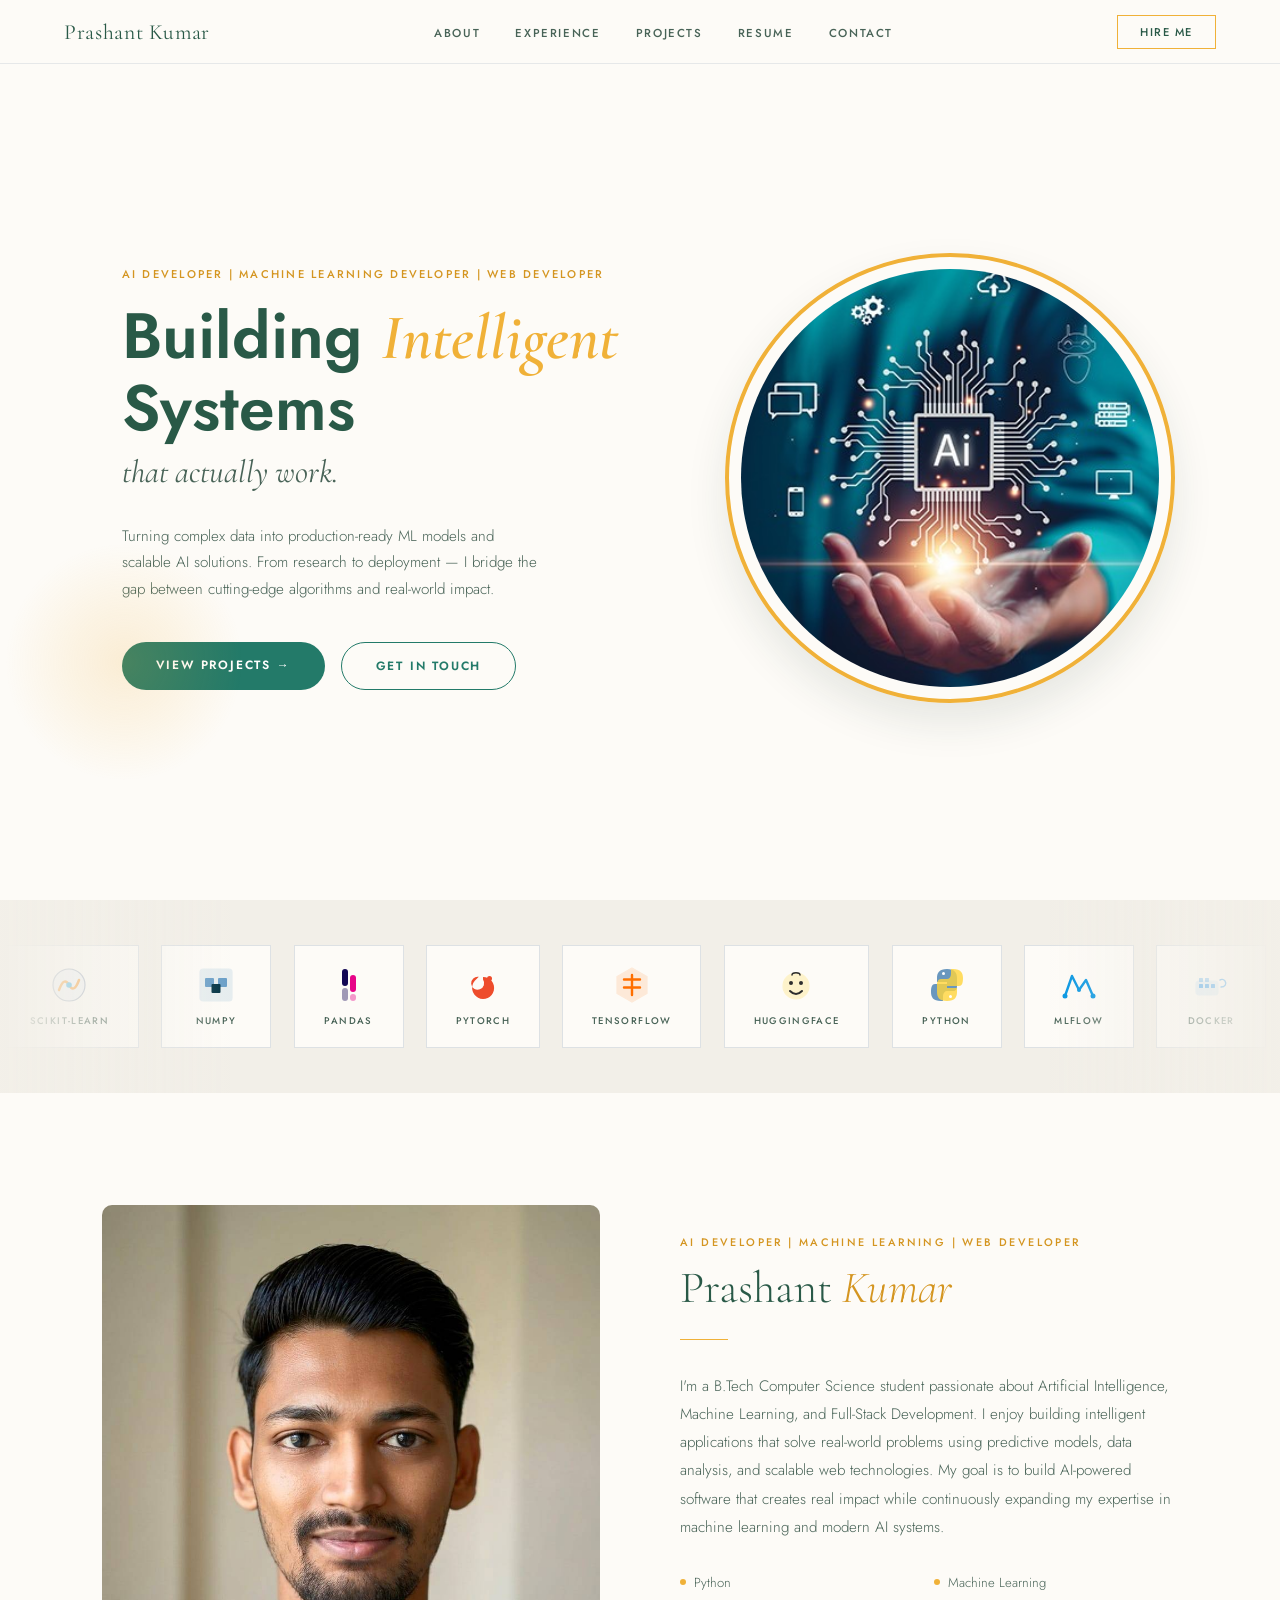
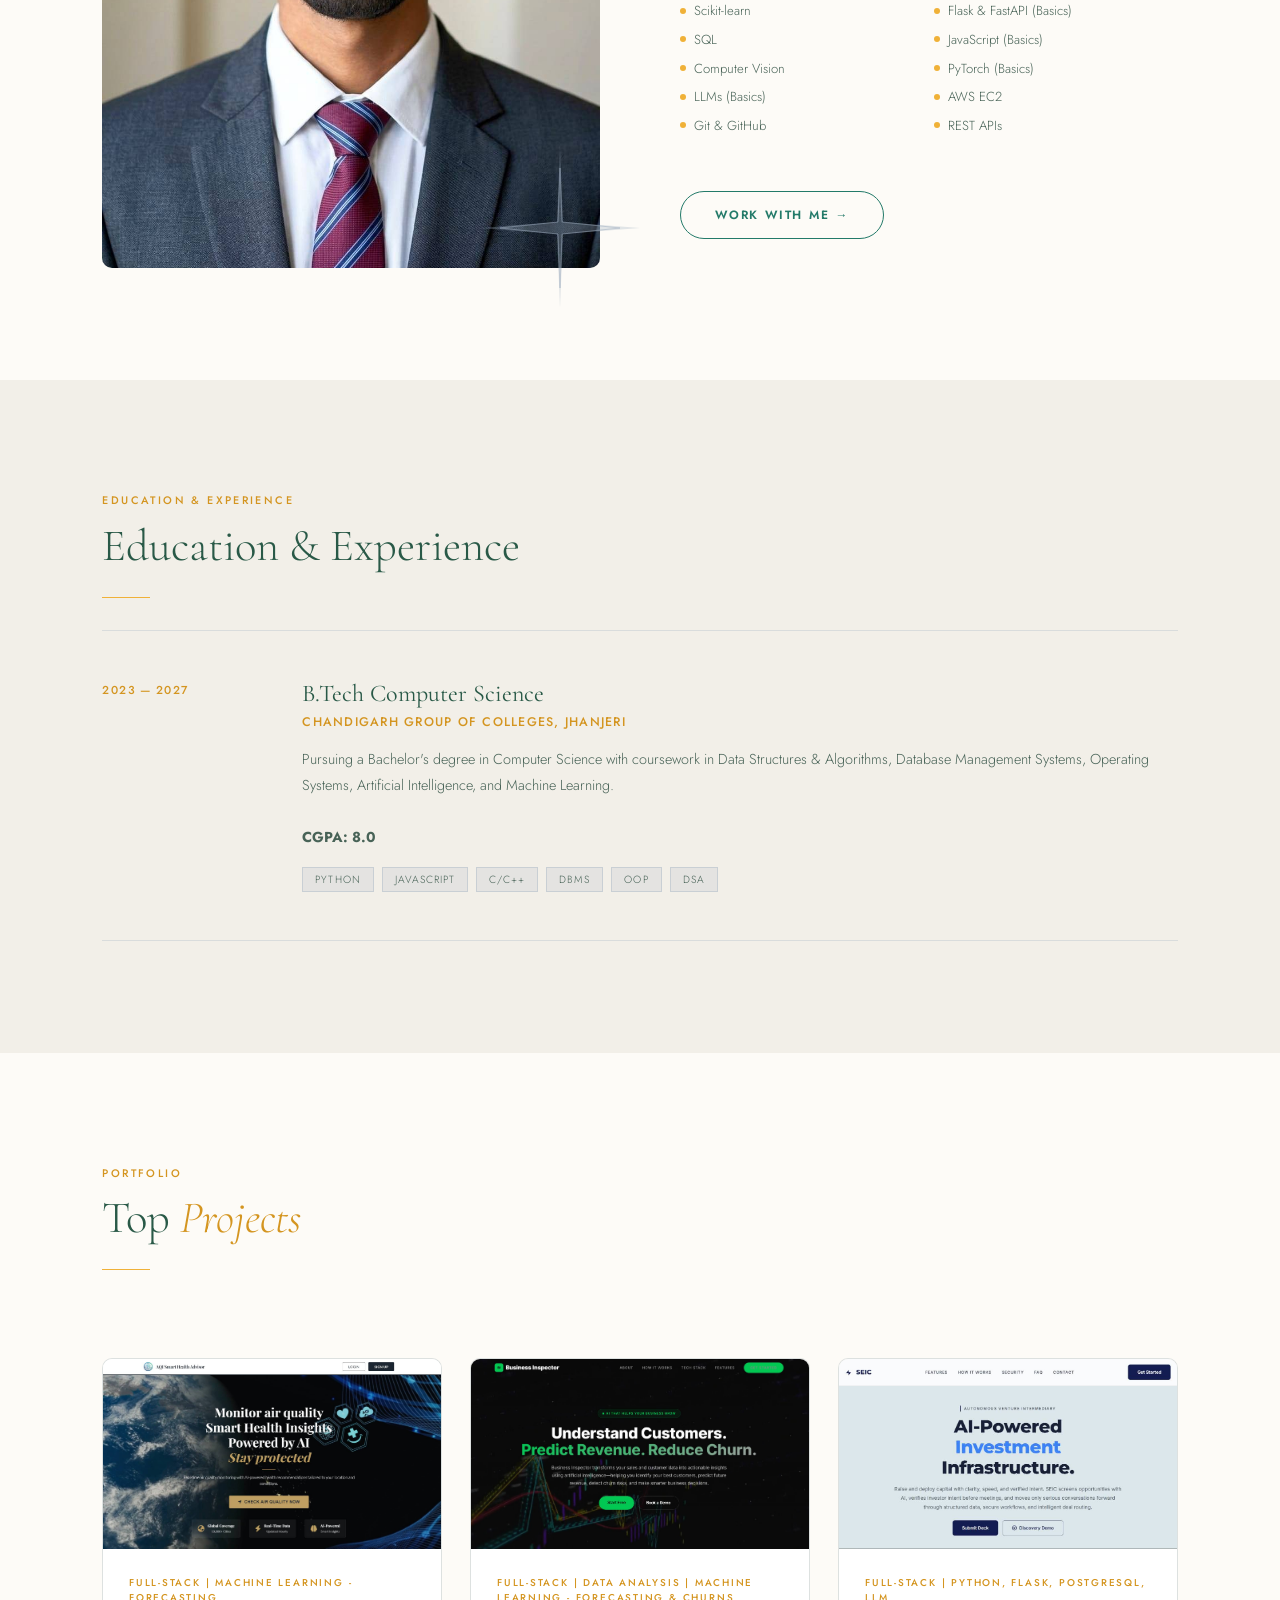
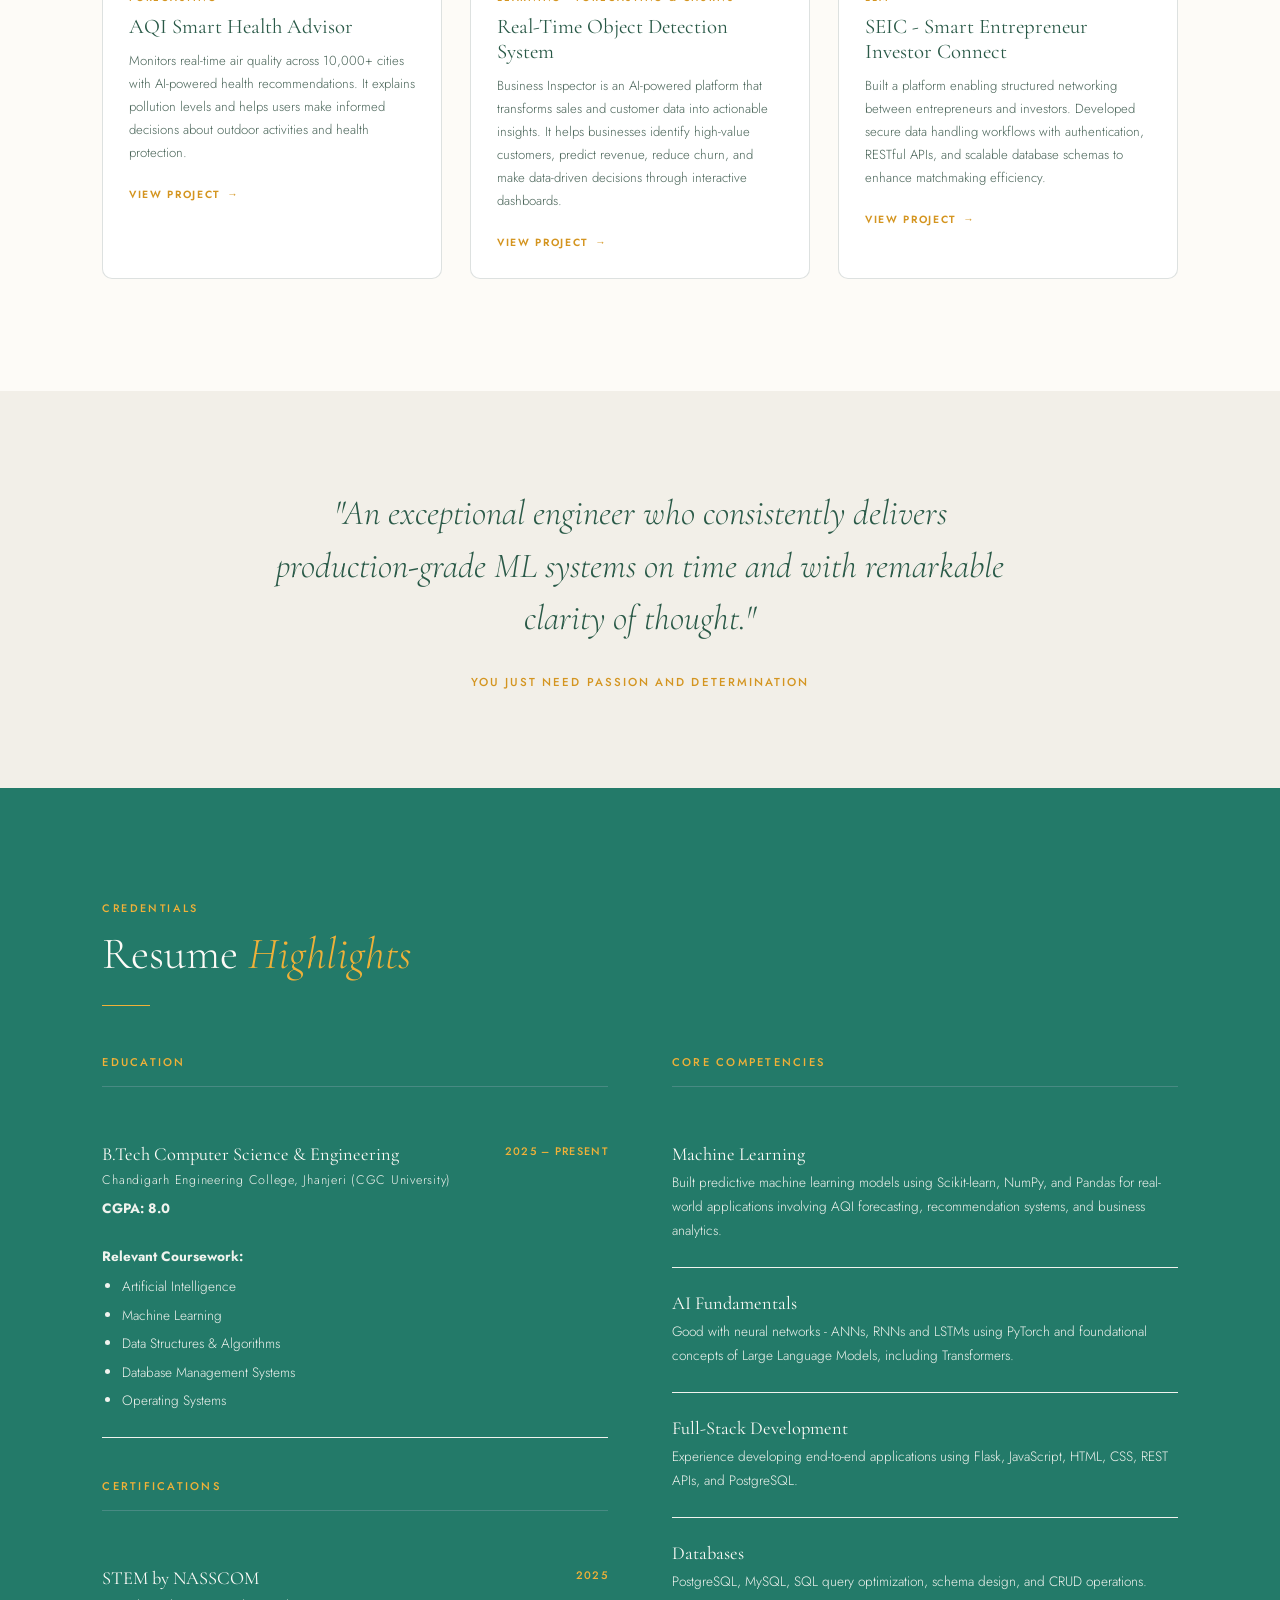
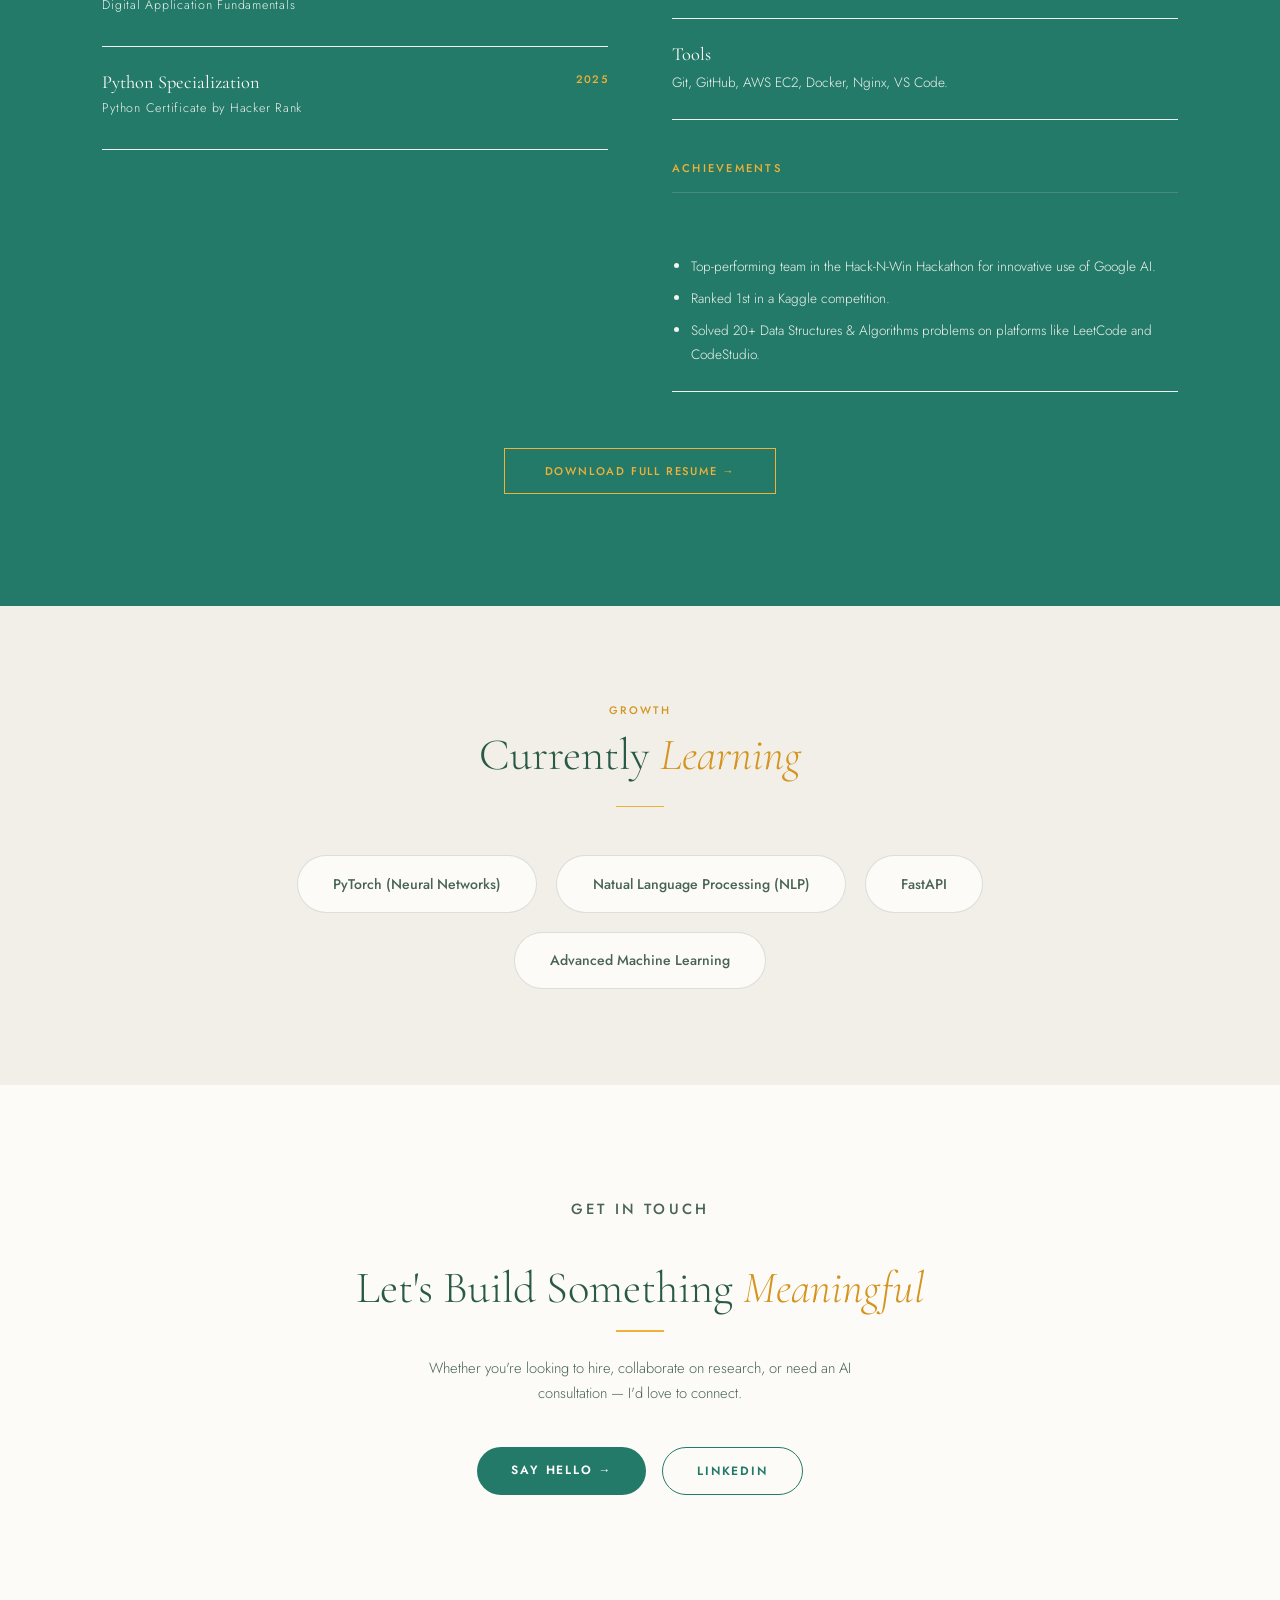
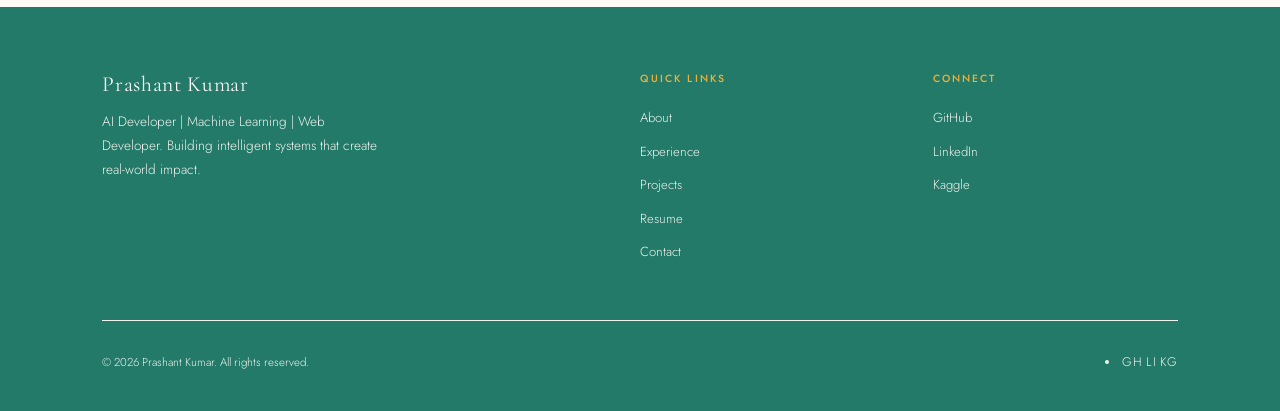
==== commit 5be21295: "Minor fix of space error" ====
--- a/index.html
+++ b/index.html
@@ -581,7 +581,7 @@
     <div class="divider" style="margin:0 auto 1.5rem;"></div>
     <p class="reveal">Whether you're looking to hire, collaborate on research, or need an AI consultation — I'd love to connect.</p>
     <div class="hero-btns" style="justify-content:center;" class="reveal">
-      <a href="mailto: prashantkumar102369@gmail.com.com" class="btn-primary">Say Hello →</a>
+      <a href="mailto:prashantkumar102369@gmail.com.com" class="btn-primary">Say Hello →</a>
       <a href="https://www.linkedin.com/in/itsprashantkumar/" target="_blank" rel="noopener" class="btn-secondary">LinkedIn</a>
     </div>
   </section>
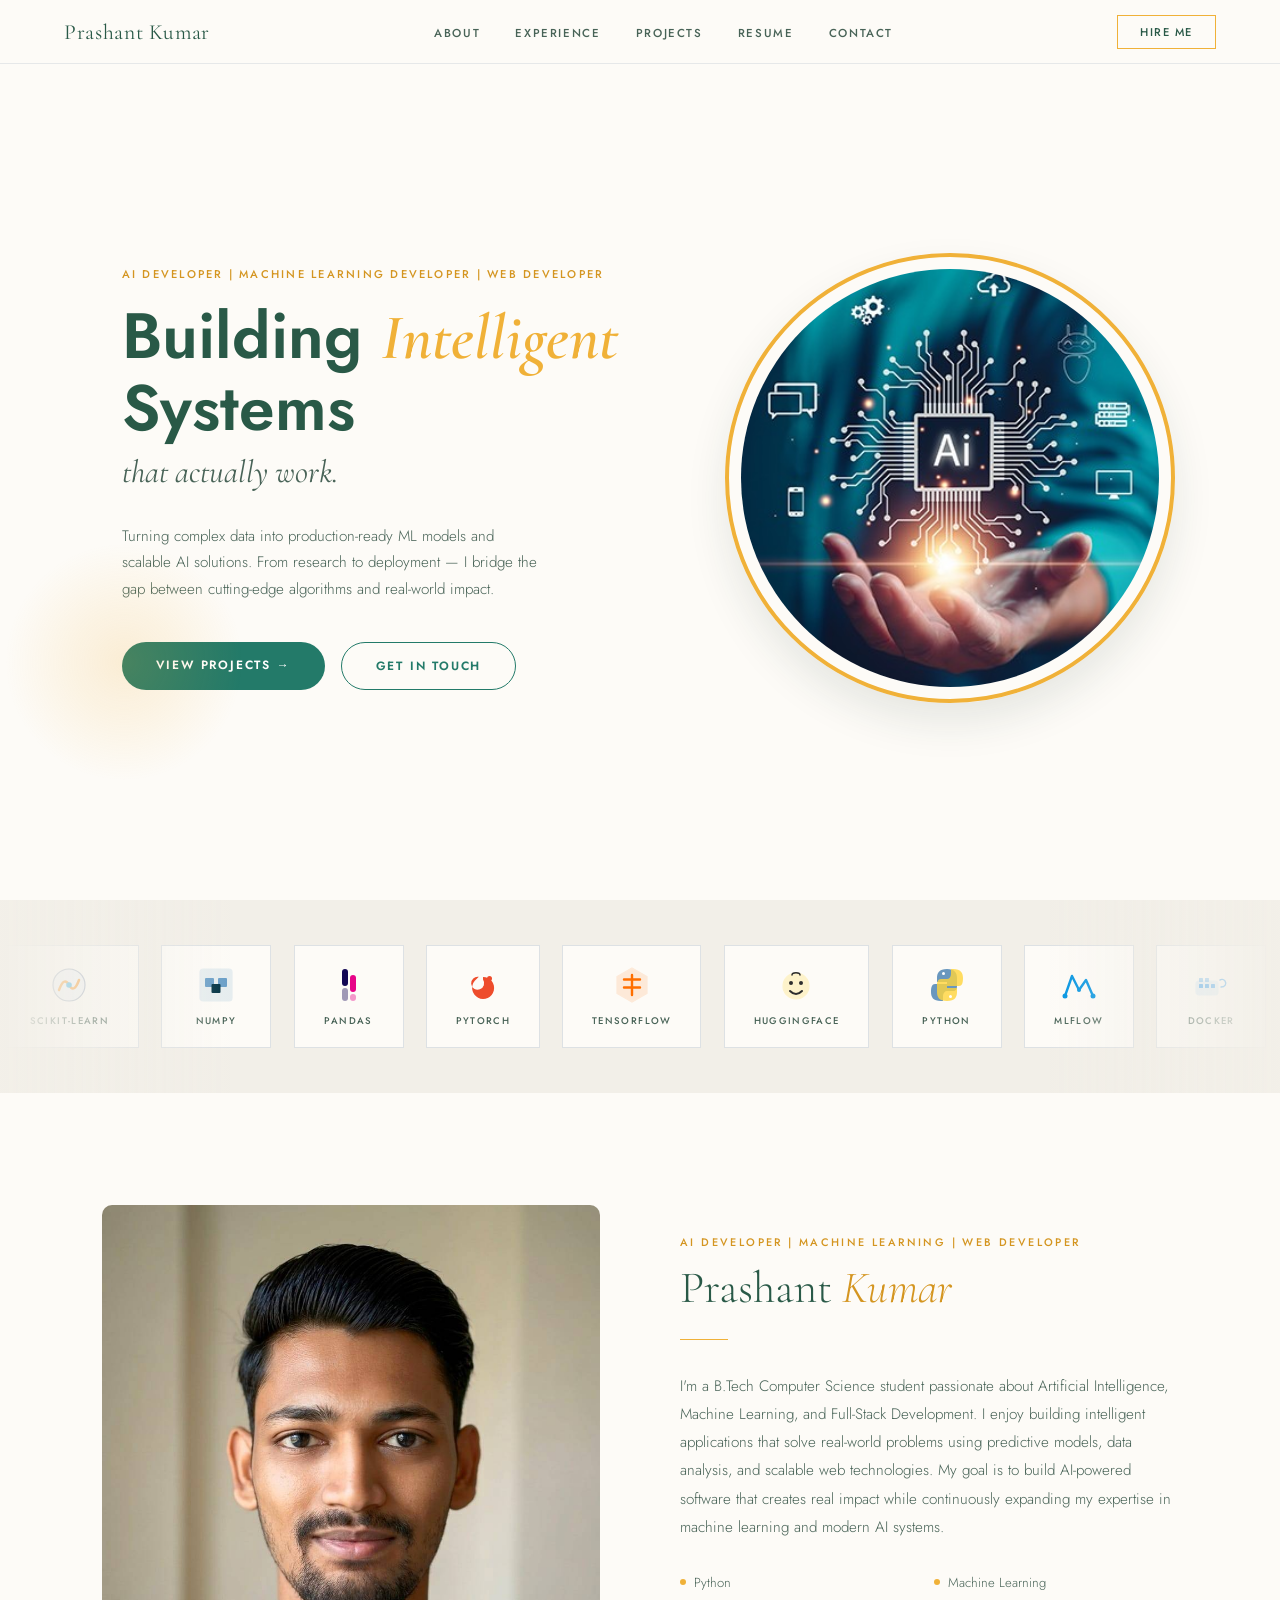
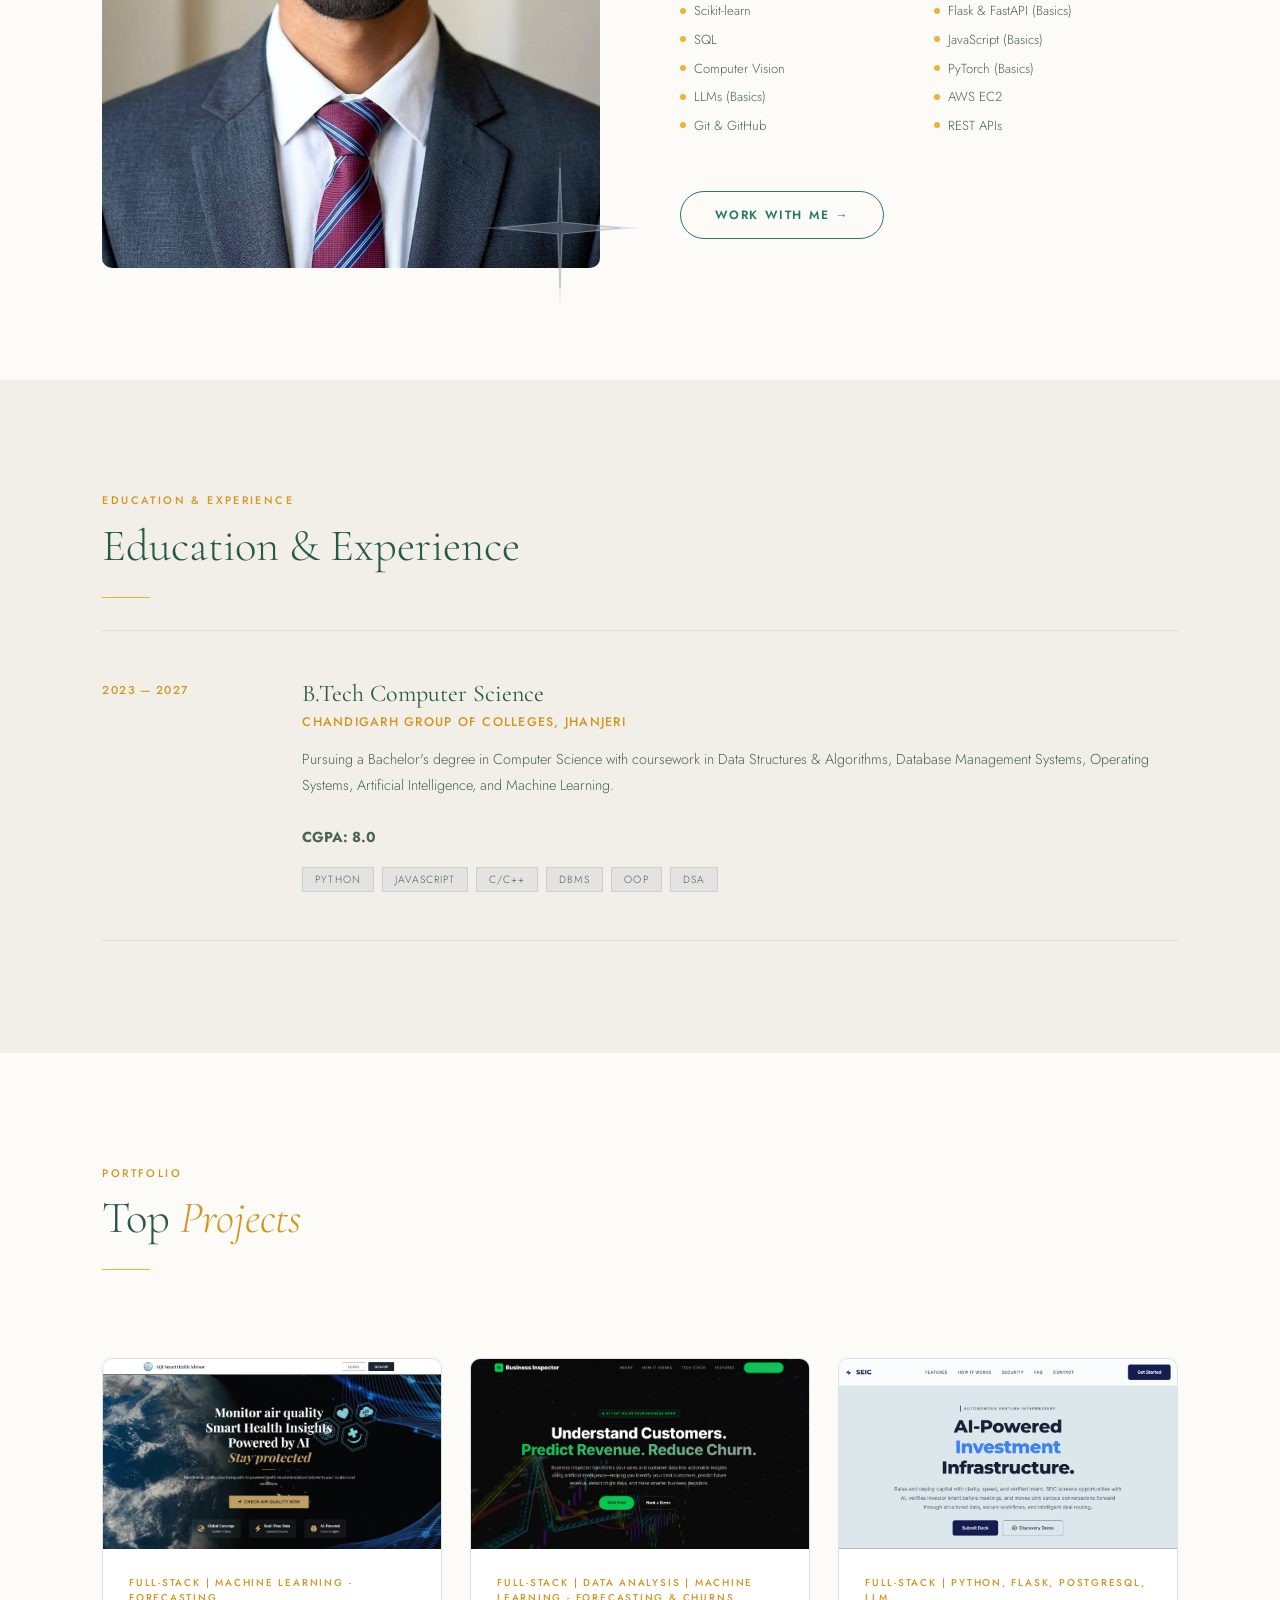
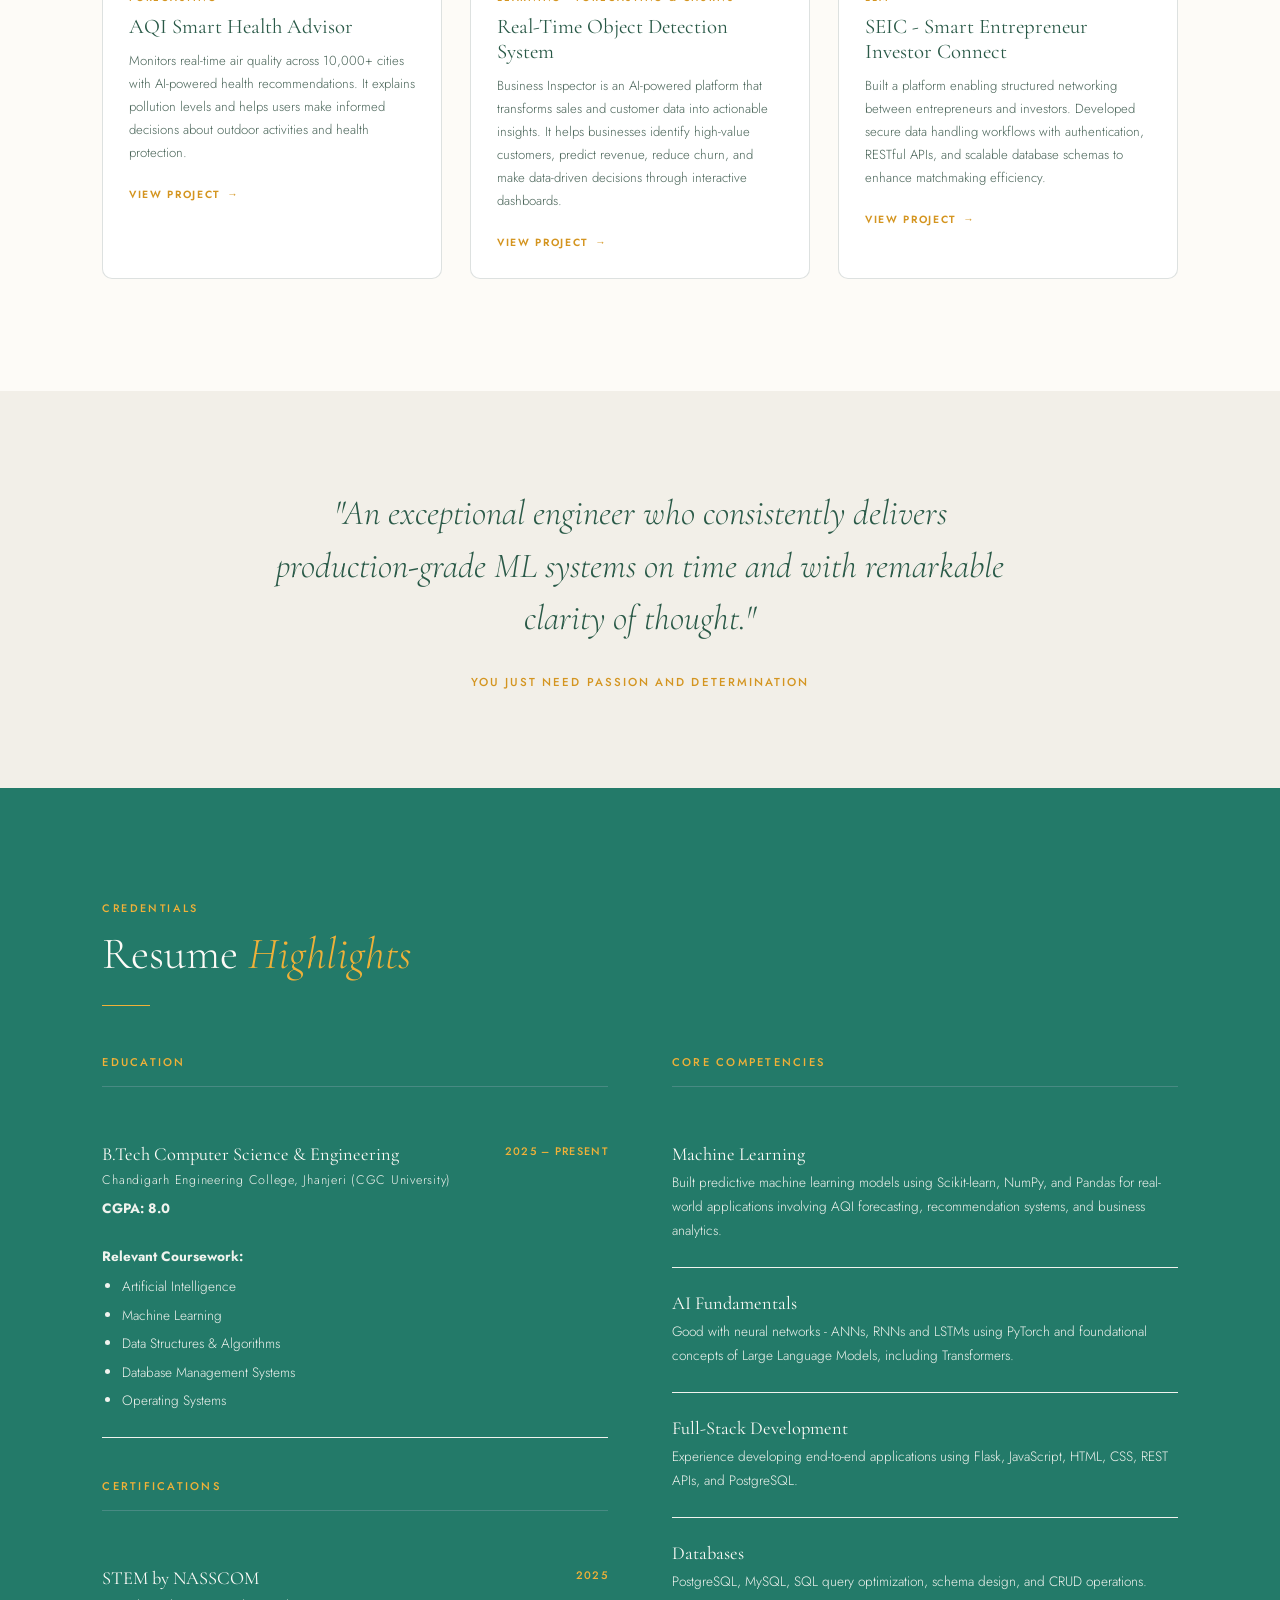
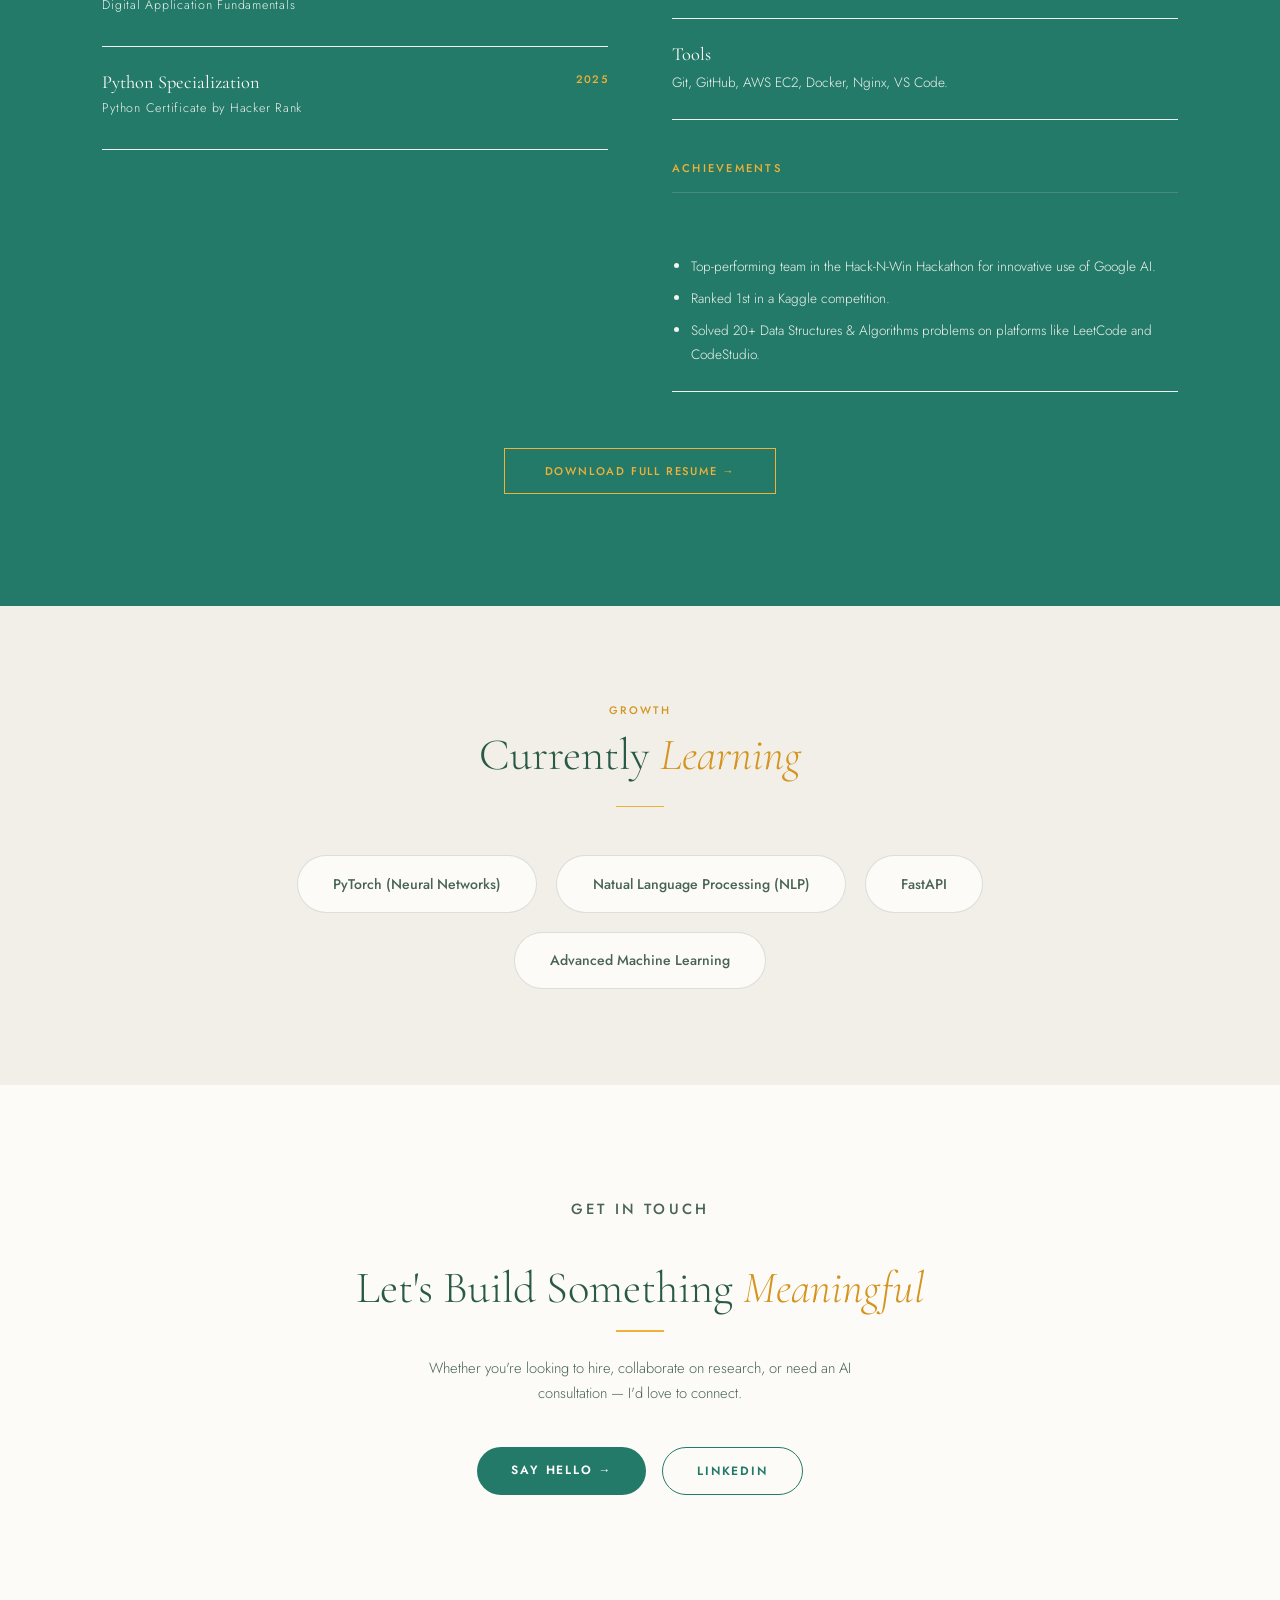
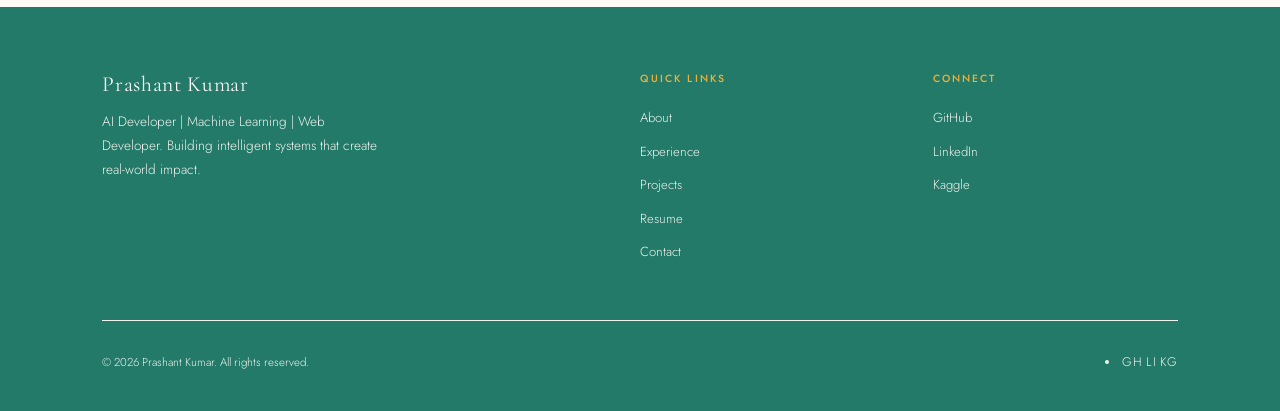
==== commit 48b033a9: "Fixed double extension in the email" ====
--- a/index.html
+++ b/index.html
@@ -581,7 +581,7 @@
     <div class="divider" style="margin:0 auto 1.5rem;"></div>
     <p class="reveal">Whether you're looking to hire, collaborate on research, or need an AI consultation — I'd love to connect.</p>
     <div class="hero-btns" style="justify-content:center;" class="reveal">
-      <a href="mailto:prashantkumar102369@gmail.com.com" class="btn-primary">Say Hello →</a>
+      <a href="mailto:prashantkumar102369@gmail.com" class="btn-primary">Say Hello →</a>
       <a href="https://www.linkedin.com/in/itsprashantkumar/" target="_blank" rel="noopener" class="btn-secondary">LinkedIn</a>
     </div>
   </section>
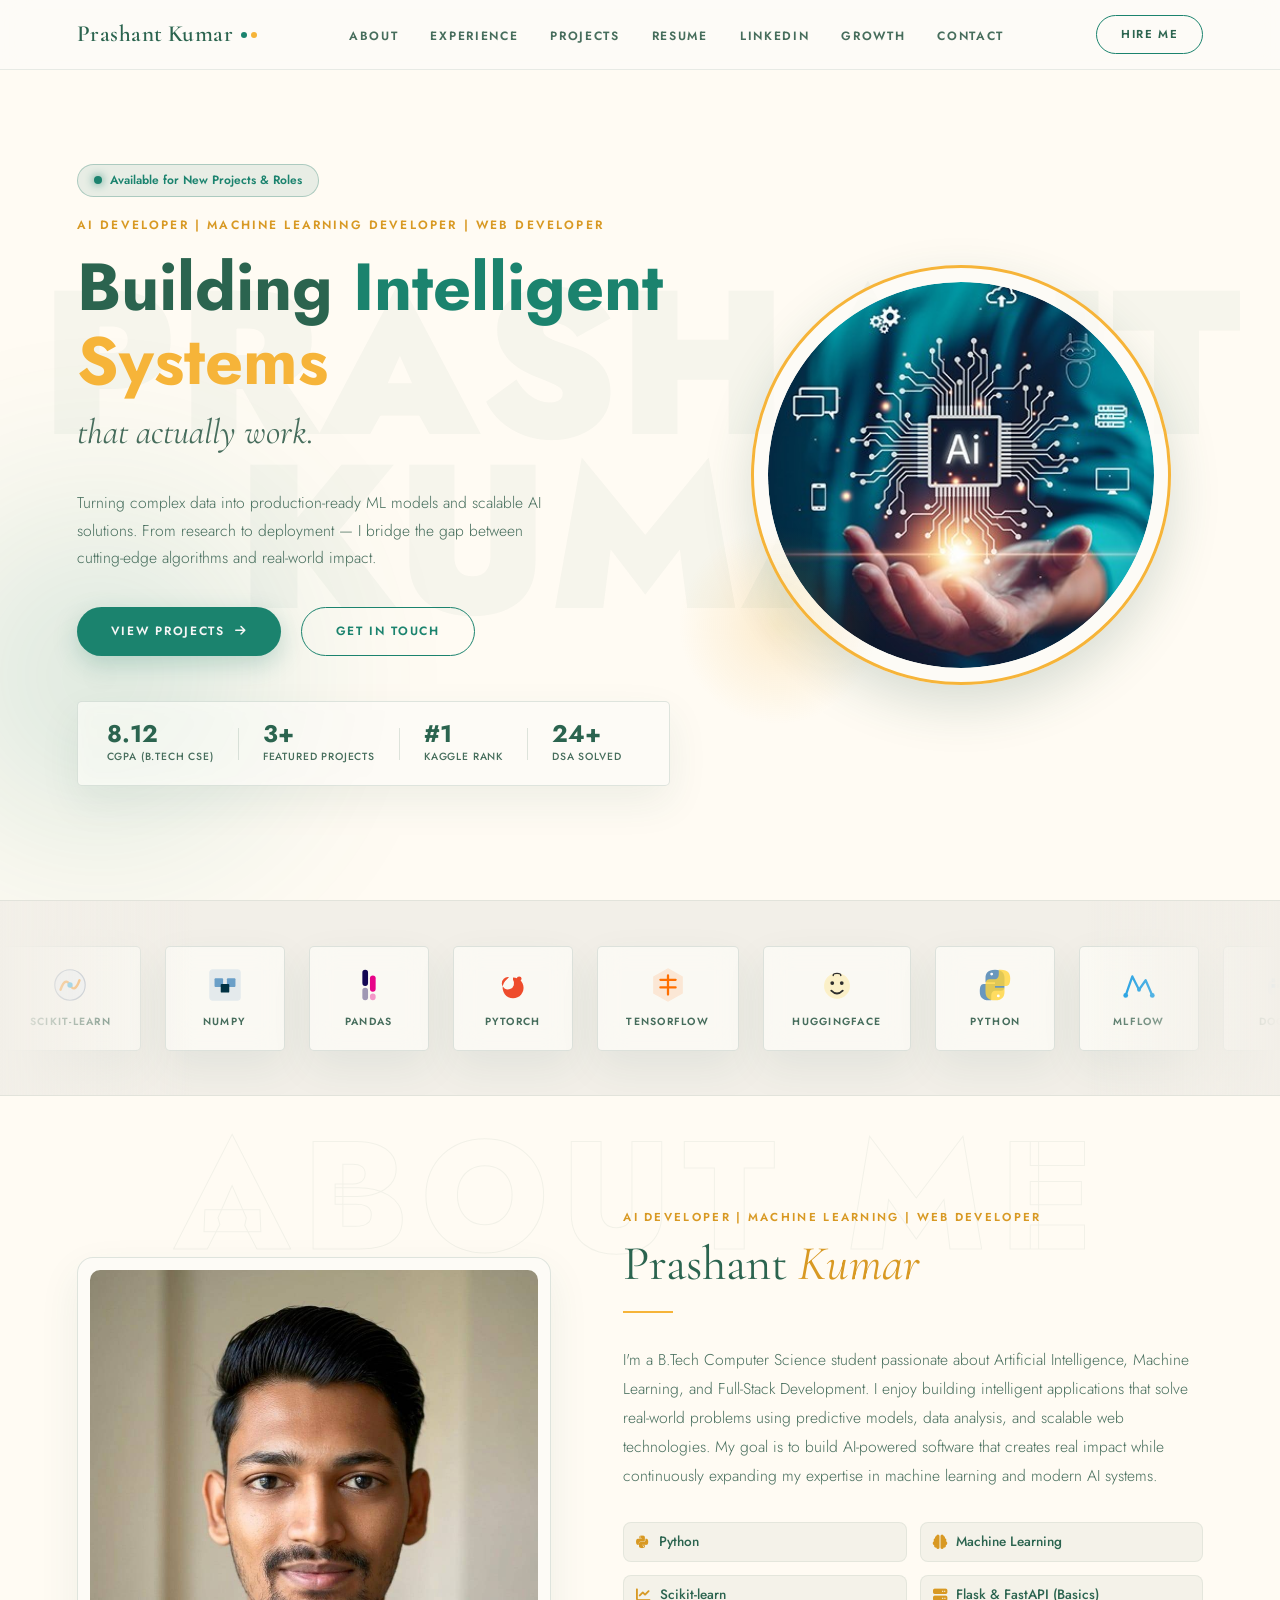
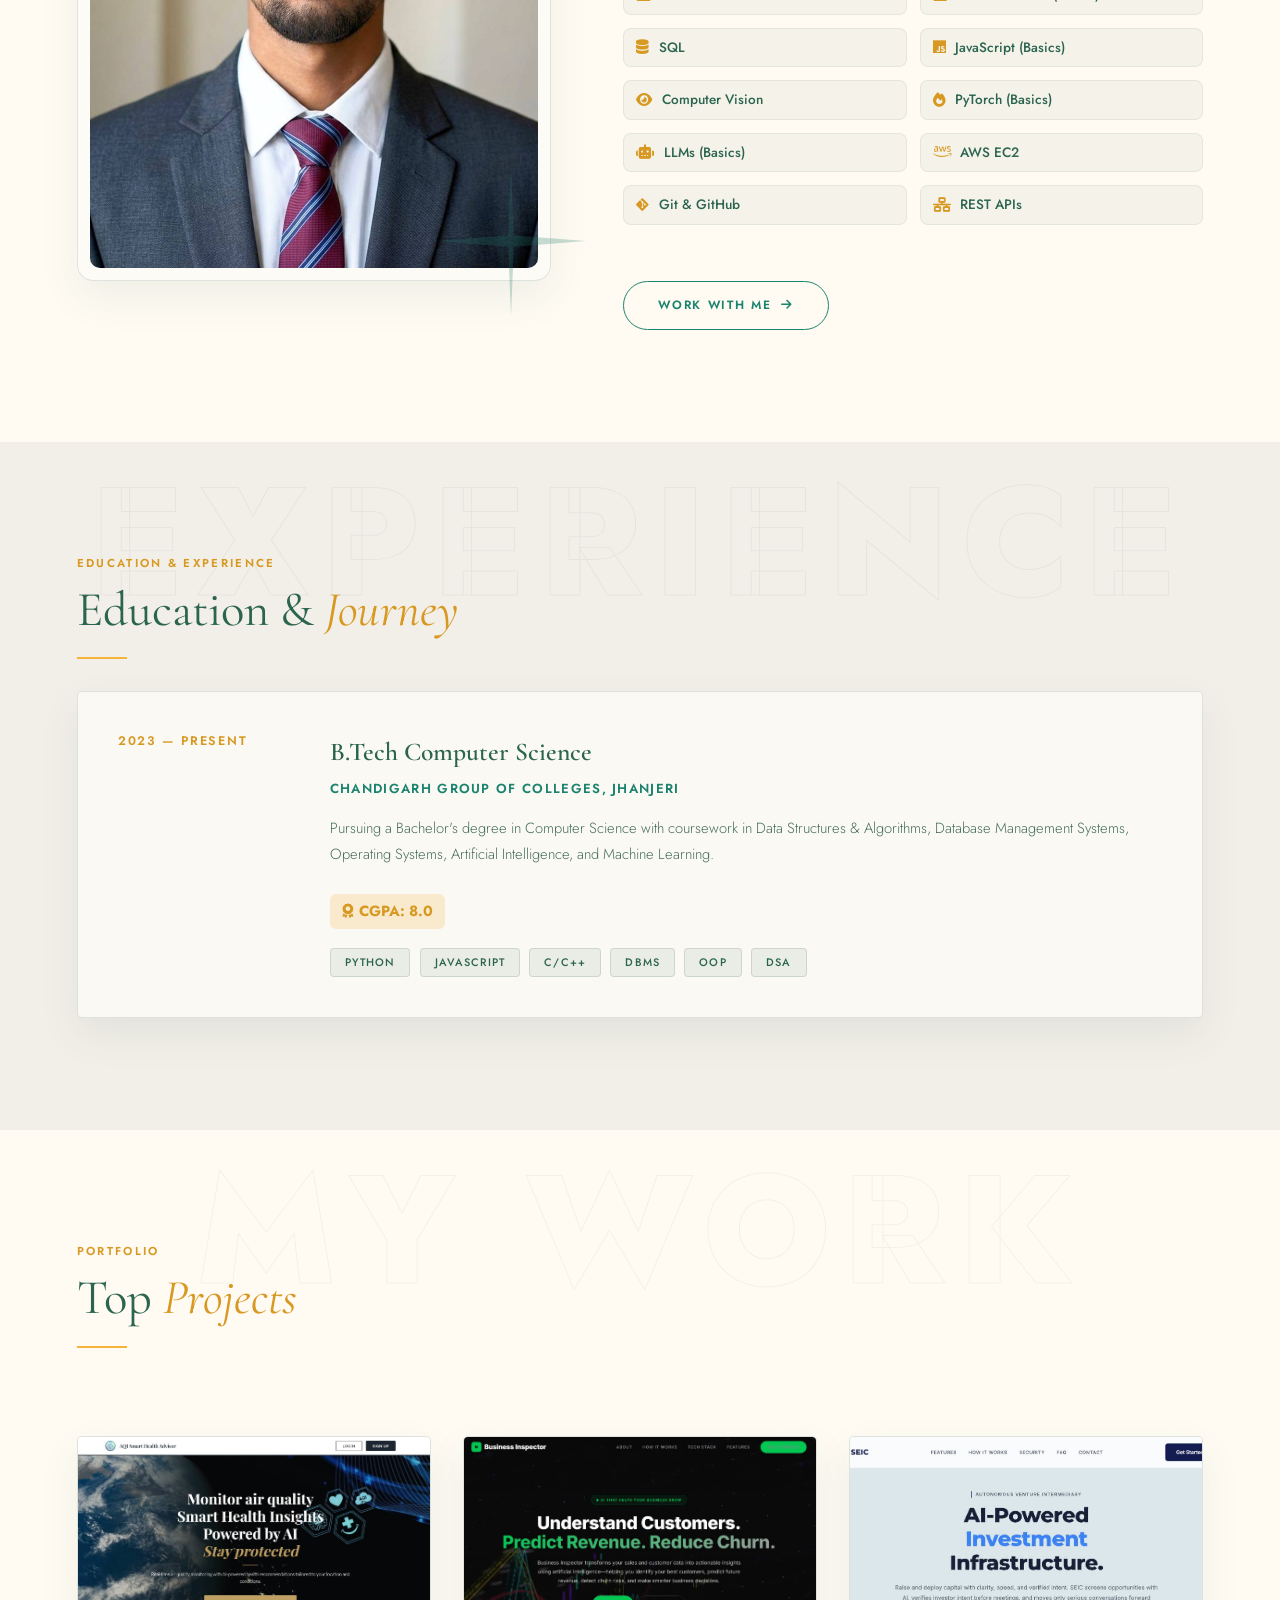
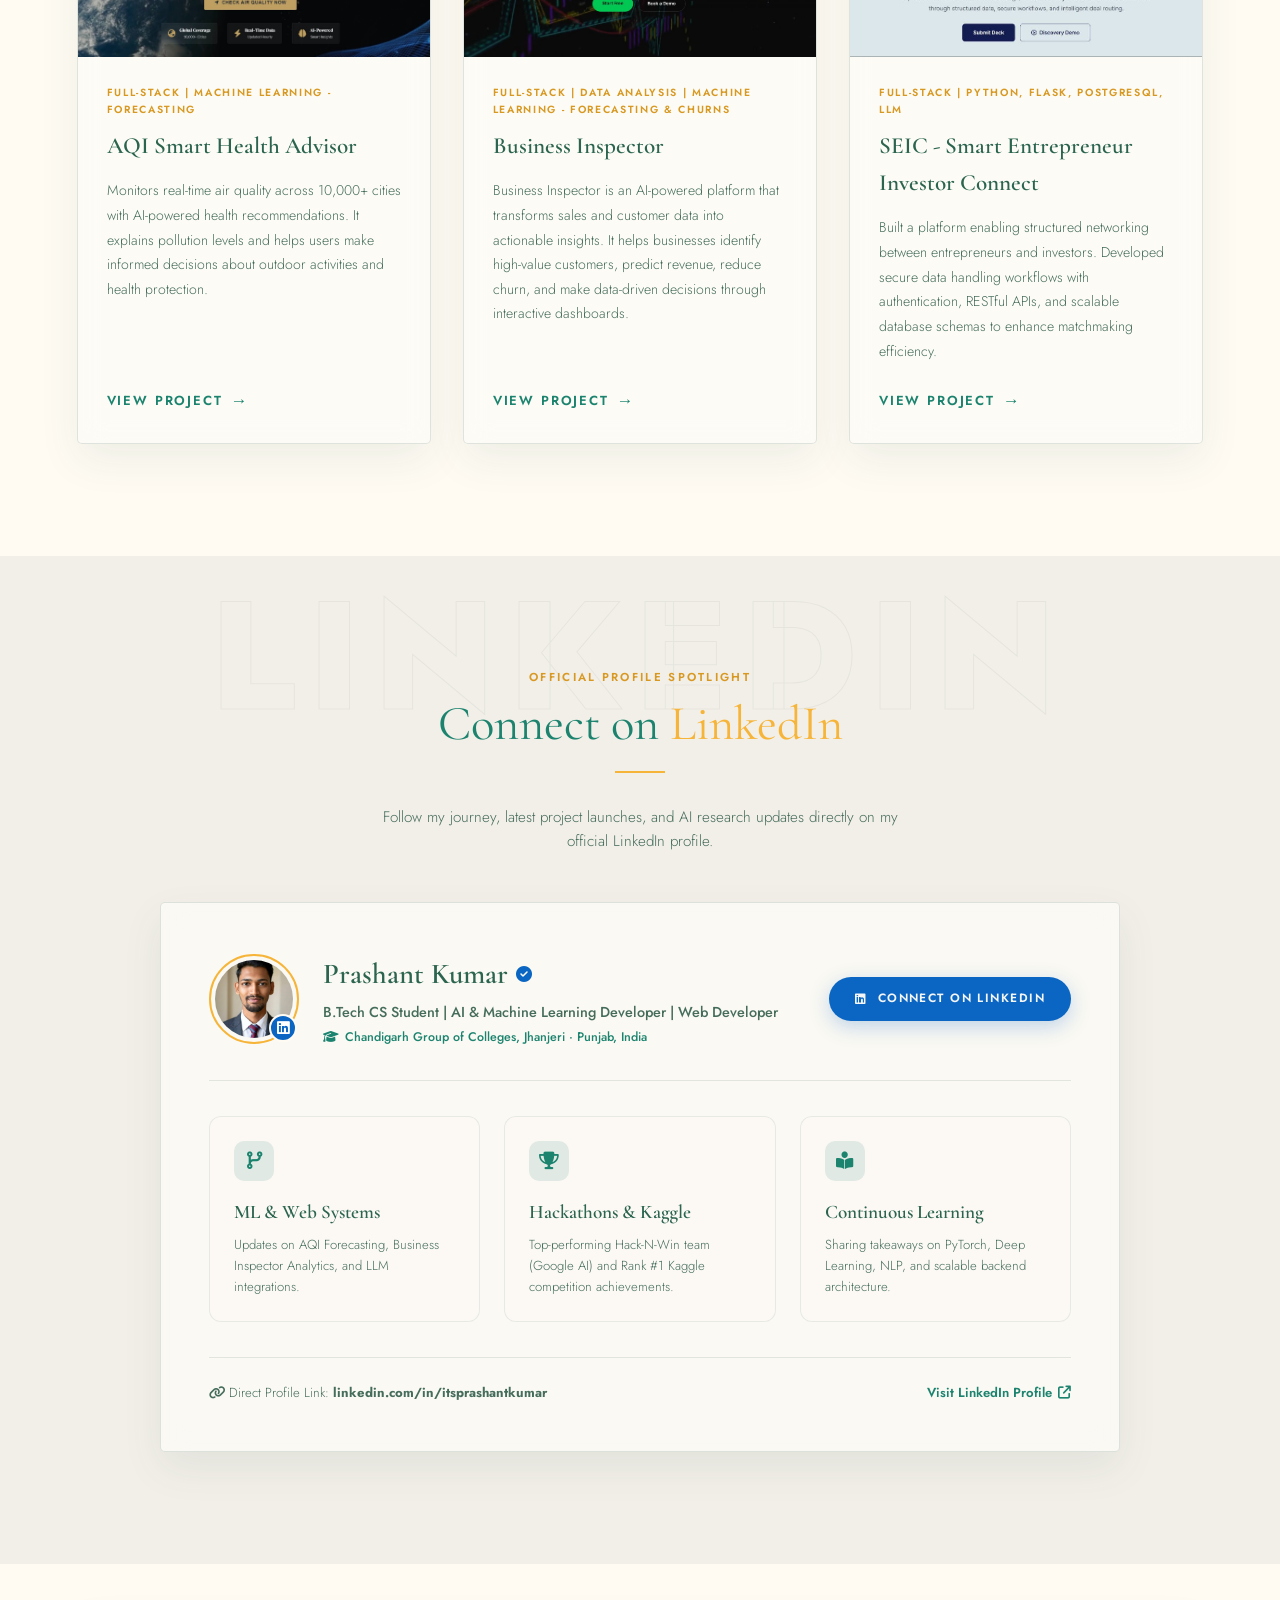
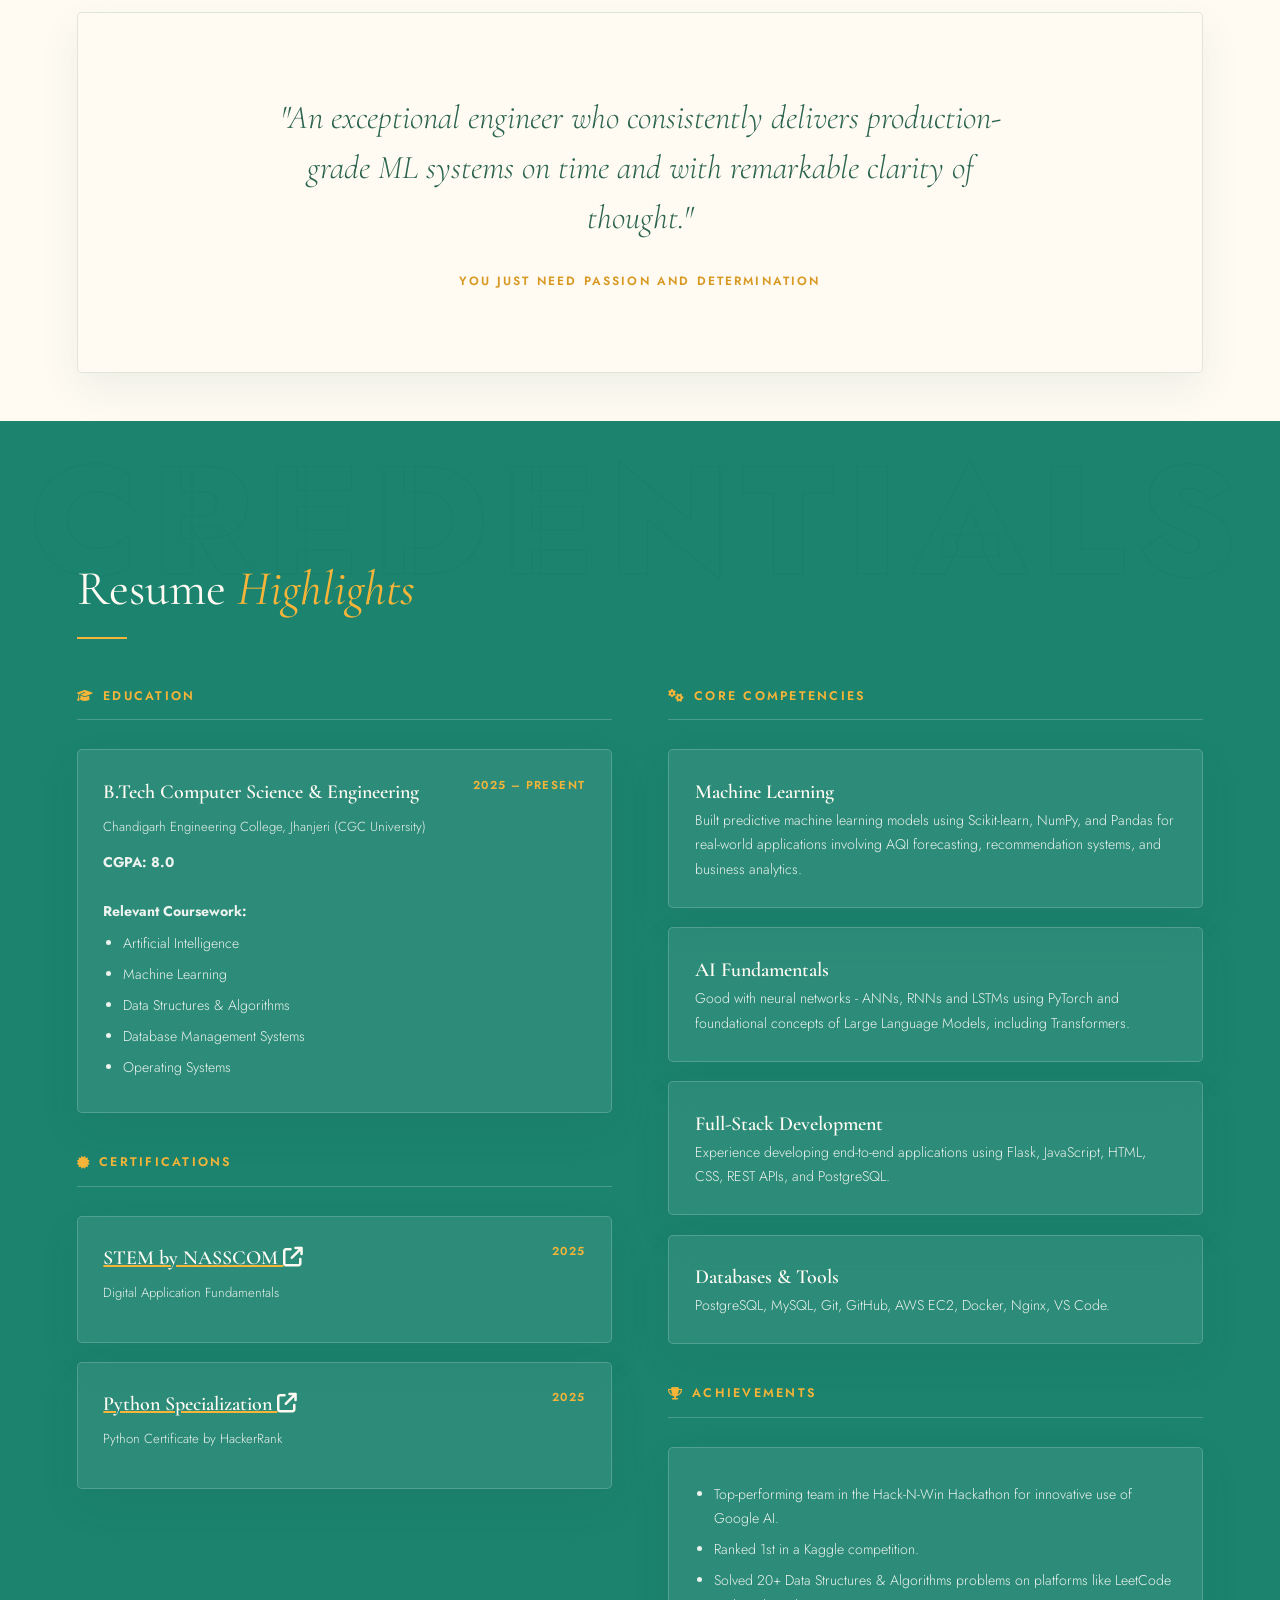
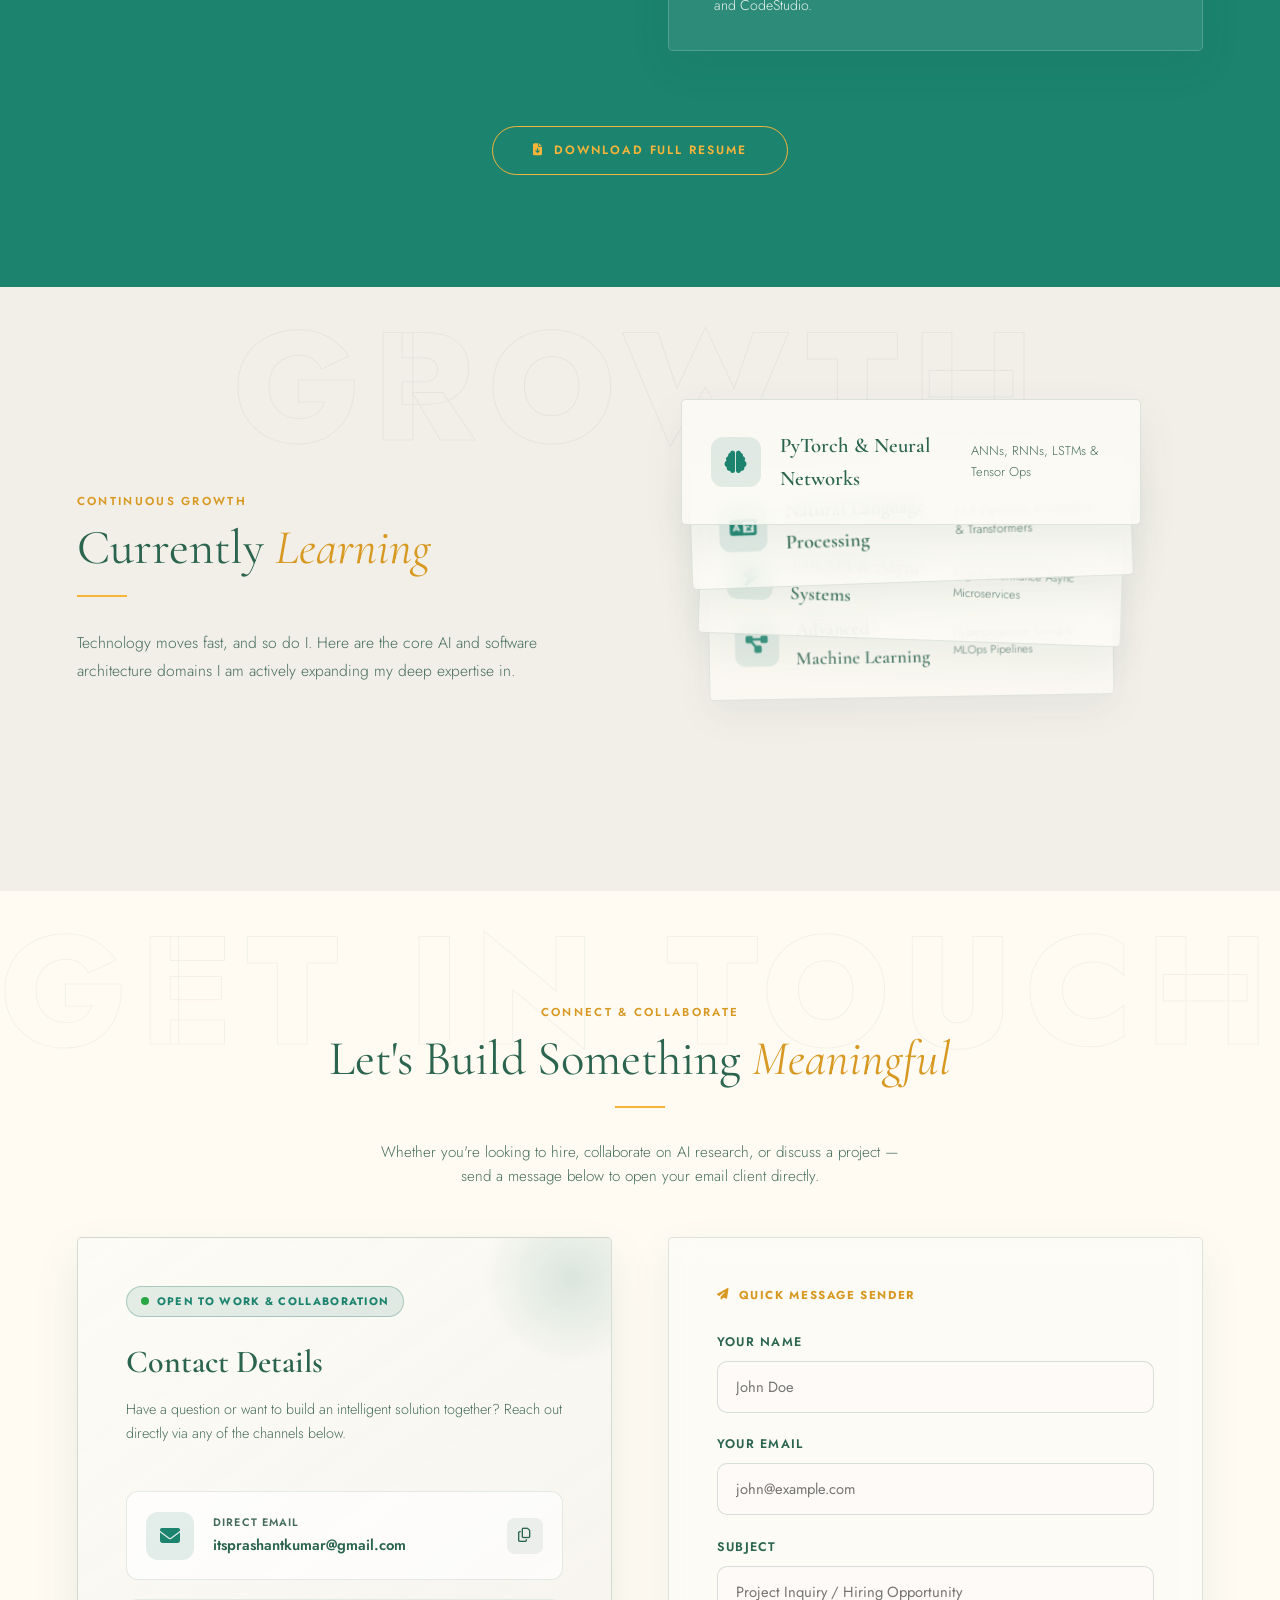
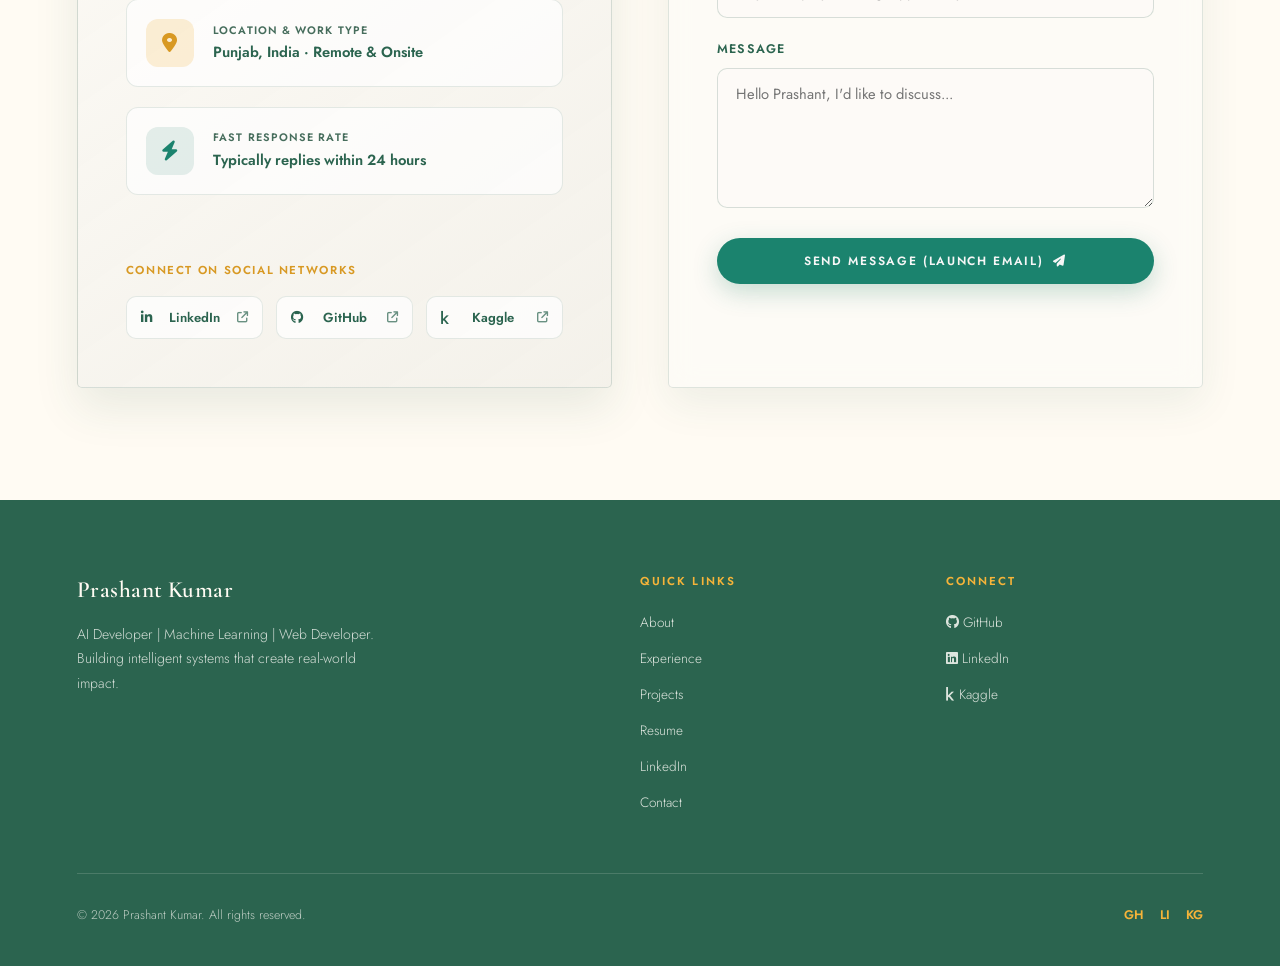
==== commit 443dc3c0: "complete modernized the portfolio and add linkedin section and add new good and attractive animation" ====
--- a/index.html
+++ b/index.html
@@ -1,626 +1,849 @@
-<!DOCTYPE html>
-<html lang="en">
-<head>
-  <meta charset="UTF-8" />
-  <meta name="viewport" content="width=device-width, initial-scale=1.0" />
-  <title>Prashant Kumar | Portfolio</title>
-  <link rel="stylesheet" href="portfolio.css?v=2"/>
-  <script src="portfolio.js" defer></script>
-  <link href="https://fonts.googleapis.com/css2?family=Cormorant+Garamond:ital,wght@0,300;0,400;0,600;1,300;1,400&family=Jost:wght@300;400;500;600&display=swap" rel="stylesheet" />
-
-</head>
-<body>
-
-  <!-- ── NAV ───────────────────────────────── -->
-  <nav id="navbar">
-    <a href="#" class="nav-logo">Prashant Kumar</a>
-    <ul class="nav-links" id="navLinks">
-      <li><a href="#about">About</a></li>
-      <li><a href="#experience">Experience</a></li>
-      <li><a href="#projects">Projects</a></li>
-      <li><a href="#resume">Resume</a></li>
-      <li><a href="#contact">Contact</a></li>
-    </ul>
-    <a href="#contact" class="nav-cta">Hire Me</a>
-    <div class="nav-toggle" id="navToggle" aria-label="Toggle menu">
-      <span></span><span></span><span></span>
-    </div>
-  </nav>
-
-  <!-- ── HERO ──────────────────────────────── -->
-  <section class="hero" id="home">
-    <div class="hero-left">
-      <p class="hero-eyebrow">AI Developer | Machine Learning Developer | Web Developer</p>
-      <h1 class="hero-heading">
-        Building <em>Intelligent</em><br>Systems
-      </h1>
-      <p class="hero-sub">that actually work.</p>
-      <p class="hero-desc">
-        Turning complex data into production-ready ML models and scalable AI solutions. From research to deployment — I bridge the gap between cutting-edge algorithms and real-world impact.
-      </p>
-      <div class="hero-btns">
-        <a href="#projects" class="btn-primary">View Projects →</a>
-        <a href="#contact" class="btn-secondary">Get in Touch</a>
-      </div>
-      <div class="hero-burst"></div>
-    </div>
-    <div class="hero-right">
-      <div class="hero-img-wrap">
-        <img src="images/hero_img1.jpg">
-      </div>
-    </div>
-  </section>
-
-  <!-- ── TECH MARQUEE ────────────────────────── -->
-  <div class="tech-strip">
-    <div class="tech-track" id="techTrack">
-
-      <!-- === SET 1 === -->
-      <!-- Scikit-learn -->
-      <div class="tech-badge">
-        <svg viewBox="0 0 40 40" fill="none" xmlns="http://www.w3.org/2000/svg">
-          <circle cx="20" cy="20" r="16" fill="#EDF2F7" stroke="#A0AEC0" stroke-width="1.2"/>
-          <path d="M10 25 Q15 11 20 20 Q25 29 30 15" stroke="#F7931E" stroke-width="2.5" fill="none" stroke-linecap="round"/>
-          <circle cx="20" cy="20" r="2.8" fill="#29ABE2"/>
-        </svg>
-        <span>Scikit-Learn</span>
-      </div>
-      <!-- NumPy -->
-      <div class="tech-badge">
-        <svg viewBox="0 0 40 40" fill="none" xmlns="http://www.w3.org/2000/svg">
-          <rect x="4" y="4" width="32" height="32" rx="3" fill="#4B8BBE" opacity="0.12" stroke="#4B8BBE" stroke-width="1.2"/>
-          <rect x="9" y="13" width="9" height="9" rx="1" fill="#4B8BBE" opacity="0.8"/>
-          <rect x="22" y="13" width="9" height="9" rx="1" fill="#4B8BBE" opacity="0.8"/>
-          <rect x="15.5" y="19" width="9" height="9" rx="1" fill="#013243"/>
-        </svg>
-        <span>NumPy</span>
-      </div>
-      <!-- Pandas -->
-      <div class="tech-badge">
-        <svg viewBox="0 0 40 40" fill="none" xmlns="http://www.w3.org/2000/svg">
-          <rect x="13" y="4" width="6" height="17" rx="3" fill="#130754"/>
-          <rect x="21" y="10" width="6" height="17" rx="3" fill="#E70488"/>
-          <rect x="13" y="23" width="6" height="13" rx="3" fill="#130754" opacity="0.4"/>
-          <rect x="21" y="29" width="6" height="7" rx="3" fill="#E70488" opacity="0.4"/>
-        </svg>
-        <span>Pandas</span>
-      </div>
-      <!-- PyTorch -->
-      <div class="tech-badge">
-        <svg viewBox="0 0 40 40" fill="none" xmlns="http://www.w3.org/2000/svg">
-          <path d="M20 4 L20 12 A11 11 0 1 1 11.8 15.8 L15.8 11.8 A6.5 6.5 0 1 0 20 14.5 L20 4Z" fill="#EE4C2C"/>
-          <circle cx="26.5" cy="13.5" r="2.5" fill="#EE4C2C"/>
-        </svg>
-        <span>PyTorch</span>
-      </div>
-      <!-- TensorFlow -->
-      <div class="tech-badge">
-        <svg viewBox="0 0 40 40" fill="none" xmlns="http://www.w3.org/2000/svg">
-          <polygon points="20,3 35,11.5 35,28.5 20,37 5,28.5 5,11.5" fill="#FF6F00" opacity="0.12" stroke="#FF6F00" stroke-width="1.2"/>
-          <path d="M20 10 L20 30 M12 14.5 L28 14.5 M12 22.5 L28 22.5" stroke="#FF6F00" stroke-width="2.4" stroke-linecap="round"/>
-        </svg>
-        <span>TensorFlow</span>
-      </div>
-      <!-- HuggingFace -->
-      <div class="tech-badge">
-        <svg viewBox="0 0 40 40" fill="none" xmlns="http://www.w3.org/2000/svg">
-          <circle cx="20" cy="21" r="13" fill="#FFD21E" opacity="0.2" stroke="#FFD21E" stroke-width="1.2"/>
-          <circle cx="15" cy="18" r="2" fill="#2D2D2D"/>
-          <circle cx="25" cy="18" r="2" fill="#2D2D2D"/>
-          <path d="M14 26 Q20 32 26 26" stroke="#2D2D2D" stroke-width="2" fill="none" stroke-linecap="round"/>
-          <path d="M16 10 C16 7 24 7 24 10" stroke="#2D2D2D" stroke-width="1.5" fill="none" stroke-linecap="round"/>
-        </svg>
-        <span>HuggingFace</span>
-      </div>
-      <!-- Python -->
-      <div class="tech-badge">
-        <svg viewBox="0 0 40 40" fill="none" xmlns="http://www.w3.org/2000/svg">
-          <path d="M20 4C12 4 10 8 10 13L10 17L20 17L20 19L8 19C5 19 4 22 4 27C4 32 6 36 14 36L16 36L16 31C16 28 18 26 20 26L26 26C29 26 30 24 30 21L30 13C30 8 28 4 20 4Z" fill="#3776AB" opacity="0.75"/>
-          <path d="M20 36C28 36 30 32 30 27L30 23L20 23L20 21L32 21C35 21 36 18 36 13C36 8 34 4 26 4L24 4L24 9C24 12 22 14 20 14L14 14C11 14 10 17 10 20L10 27C10 32 12 36 20 36Z" fill="#FFD43B" opacity="0.8"/>
-          <circle cx="16.5" cy="8.5" r="1.5" fill="white"/>
-          <circle cx="23.5" cy="31.5" r="1.5" fill="white"/>
-        </svg>
-        <span>Python</span>
-      </div>
-      <!-- MLflow -->
-      <div class="tech-badge">
-        <svg viewBox="0 0 40 40" fill="none" xmlns="http://www.w3.org/2000/svg">
-          <path d="M6 31 L13 11 L20 25 L27 15 L34 31" stroke="#0194E2" stroke-width="2.4" fill="none" stroke-linecap="round" stroke-linejoin="round"/>
-          <circle cx="6"  cy="31" r="2.5" fill="#0194E2"/>
-          <circle cx="34" cy="31" r="2.5" fill="#0194E2"/>
-          <circle cx="20" cy="25" r="2"   fill="#0194E2"/>
-        </svg>
-        <span>MLflow</span>
-      </div>
-      <!-- Docker -->
-      <div class="tech-badge">
-        <svg viewBox="0 0 40 40" fill="none" xmlns="http://www.w3.org/2000/svg">
-          <rect x="5" y="16" width="22" height="14" rx="3" fill="#2496ED" opacity="0.15" stroke="#2496ED" stroke-width="1.2"/>
-          <rect x="8"  y="19" width="4" height="4" rx="0.5" fill="#2496ED"/>
-          <rect x="14" y="19" width="4" height="4" rx="0.5" fill="#2496ED"/>
-          <rect x="20" y="19" width="4" height="4" rx="0.5" fill="#2496ED"/>
-          <rect x="8"  y="13" width="4" height="4" rx="0.5" fill="#2496ED" opacity="0.6"/>
-          <rect x="14" y="13" width="4" height="4" rx="0.5" fill="#2496ED" opacity="0.6"/>
-          <path d="M30 22 C34 22 36 19 34 16 C33 14 30 14 29 15" stroke="#2496ED" stroke-width="1.4" fill="none" stroke-linecap="round"/>
-        </svg>
-        <span>Docker</span>
-      </div>
-      <!-- AWS -->
-      <div class="tech-badge">
-        <svg viewBox="0 0 40 40" fill="none" xmlns="http://www.w3.org/2000/svg">
-          <path d="M12 26 C8 24 6 20 8 16 C9 13 12 11 15 11.5 C16 9 18 7 21 7 C25 7 28 10 28 14 C30 14 33 16 33 19 C33 22 30 24 28 24 L12 24Z" fill="#FF9900" opacity="0.15" stroke="#FF9900" stroke-width="1.2"/>
-          <path d="M10 30 Q20 35 30 30" stroke="#FF9900" stroke-width="2" fill="none" stroke-linecap="round"/>
-          <path d="M27 28 L30 30 L28 33" stroke="#FF9900" stroke-width="1.5" fill="none" stroke-linecap="round" stroke-linejoin="round"/>
-        </svg>
-        <span>AWS</span>
-      </div>
-      <!-- LangChain -->
-      <div class="tech-badge">
-        <svg viewBox="0 0 40 40" fill="none" xmlns="http://www.w3.org/2000/svg">
-          <circle cx="12" cy="20" r="5" fill="none" stroke="#1C3A2F" stroke-width="2"/>
-          <circle cx="28" cy="20" r="5" fill="none" stroke="#1C3A2F" stroke-width="2"/>
-          <line x1="17" y1="20" x2="23" y2="20" stroke="#1C3A2F" stroke-width="2.5" stroke-linecap="round"/>
-          <line x1="7"  y1="20" x2="4"  y2="20" stroke="#1C3A2F" stroke-width="2" stroke-linecap="round"/>
-          <line x1="33" y1="20" x2="36" y2="20" stroke="#1C3A2F" stroke-width="2" stroke-linecap="round"/>
-        </svg>
-        <span>LangChain</span>
-      </div>
-      <!-- FastAPI -->
-      <div class="tech-badge">
-        <svg viewBox="0 0 40 40" fill="none" xmlns="http://www.w3.org/2000/svg">
-          <circle cx="20" cy="20" r="15" fill="#009688" opacity="0.12" stroke="#009688" stroke-width="1.2"/>
-          <path d="M22 8 L14 22 L20 22 L18 32 L26 18 L20 18 Z" fill="#009688"/>
-        </svg>
-        <span>FastAPI</span>
-      </div>
-
-      <!-- === SET 2 (duplicate for seamless loop) === -->
-      <div class="tech-badge">
-        <svg viewBox="0 0 40 40" fill="none" xmlns="http://www.w3.org/2000/svg">
-          <circle cx="20" cy="20" r="16" fill="#EDF2F7" stroke="#A0AEC0" stroke-width="1.2"/>
-          <path d="M10 25 Q15 11 20 20 Q25 29 30 15" stroke="#F7931E" stroke-width="2.5" fill="none" stroke-linecap="round"/>
-          <circle cx="20" cy="20" r="2.8" fill="#29ABE2"/>
-        </svg>
-        <span>Scikit-Learn</span>
-      </div>
-      <div class="tech-badge">
-        <svg viewBox="0 0 40 40" fill="none" xmlns="http://www.w3.org/2000/svg">
-          <rect x="4" y="4" width="32" height="32" rx="3" fill="#4B8BBE" opacity="0.12" stroke="#4B8BBE" stroke-width="1.2"/>
-          <rect x="9" y="13" width="9" height="9" rx="1" fill="#4B8BBE" opacity="0.8"/>
-          <rect x="22" y="13" width="9" height="9" rx="1" fill="#4B8BBE" opacity="0.8"/>
-          <rect x="15.5" y="19" width="9" height="9" rx="1" fill="#013243"/>
-        </svg>
-        <span>NumPy</span>
-      </div>
-      <div class="tech-badge">
-        <svg viewBox="0 0 40 40" fill="none" xmlns="http://www.w3.org/2000/svg">
-          <rect x="13" y="4" width="6" height="17" rx="3" fill="#130754"/>
-          <rect x="21" y="10" width="6" height="17" rx="3" fill="#E70488"/>
-          <rect x="13" y="23" width="6" height="13" rx="3" fill="#130754" opacity="0.4"/>
-          <rect x="21" y="29" width="6" height="7" rx="3" fill="#E70488" opacity="0.4"/>
-        </svg>
-        <span>Pandas</span>
-      </div>
-      <div class="tech-badge">
-        <svg viewBox="0 0 40 40" fill="none" xmlns="http://www.w3.org/2000/svg">
-          <path d="M20 4 L20 12 A11 11 0 1 1 11.8 15.8 L15.8 11.8 A6.5 6.5 0 1 0 20 14.5 L20 4Z" fill="#EE4C2C"/>
-          <circle cx="26.5" cy="13.5" r="2.5" fill="#EE4C2C"/>
-        </svg>
-        <span>PyTorch</span>
-      </div>
-      <div class="tech-badge">
-        <svg viewBox="0 0 40 40" fill="none" xmlns="http://www.w3.org/2000/svg">
-          <polygon points="20,3 35,11.5 35,28.5 20,37 5,28.5 5,11.5" fill="#FF6F00" opacity="0.12" stroke="#FF6F00" stroke-width="1.2"/>
-          <path d="M20 10 L20 30 M12 14.5 L28 14.5 M12 22.5 L28 22.5" stroke="#FF6F00" stroke-width="2.4" stroke-linecap="round"/>
-        </svg>
-        <span>TensorFlow</span>
-      </div>
-      <div class="tech-badge">
-        <svg viewBox="0 0 40 40" fill="none" xmlns="http://www.w3.org/2000/svg">
-          <circle cx="20" cy="21" r="13" fill="#FFD21E" opacity="0.2" stroke="#FFD21E" stroke-width="1.2"/>
-          <circle cx="15" cy="18" r="2" fill="#2D2D2D"/>
-          <circle cx="25" cy="18" r="2" fill="#2D2D2D"/>
-          <path d="M14 26 Q20 32 26 26" stroke="#2D2D2D" stroke-width="2" fill="none" stroke-linecap="round"/>
-          <path d="M16 10 C16 7 24 7 24 10" stroke="#2D2D2D" stroke-width="1.5" fill="none" stroke-linecap="round"/>
-        </svg>
-        <span>HuggingFace</span>
-      </div>
-      <div class="tech-badge">
-        <svg viewBox="0 0 40 40" fill="none" xmlns="http://www.w3.org/2000/svg">
-          <path d="M20 4C12 4 10 8 10 13L10 17L20 17L20 19L8 19C5 19 4 22 4 27C4 32 6 36 14 36L16 36L16 31C16 28 18 26 20 26L26 26C29 26 30 24 30 21L30 13C30 8 28 4 20 4Z" fill="#3776AB" opacity="0.75"/>
-          <path d="M20 36C28 36 30 32 30 27L30 23L20 23L20 21L32 21C35 21 36 18 36 13C36 8 34 4 26 4L24 4L24 9C24 12 22 14 20 14L14 14C11 14 10 17 10 20L10 27C10 32 12 36 20 36Z" fill="#FFD43B" opacity="0.8"/>
-          <circle cx="16.5" cy="8.5" r="1.5" fill="white"/>
-          <circle cx="23.5" cy="31.5" r="1.5" fill="white"/>
-        </svg>
-        <span>Python</span>
-      </div>
-      <div class="tech-badge">
-        <svg viewBox="0 0 40 40" fill="none" xmlns="http://www.w3.org/2000/svg">
-          <path d="M6 31 L13 11 L20 25 L27 15 L34 31" stroke="#0194E2" stroke-width="2.4" fill="none" stroke-linecap="round" stroke-linejoin="round"/>
-          <circle cx="6"  cy="31" r="2.5" fill="#0194E2"/>
-          <circle cx="34" cy="31" r="2.5" fill="#0194E2"/>
-          <circle cx="20" cy="25" r="2"   fill="#0194E2"/>
-        </svg>
-        <span>MLflow</span>
-      </div>
-      <div class="tech-badge">
-        <svg viewBox="0 0 40 40" fill="none" xmlns="http://www.w3.org/2000/svg">
-          <rect x="5" y="16" width="22" height="14" rx="3" fill="#2496ED" opacity="0.15" stroke="#2496ED" stroke-width="1.2"/>
-          <rect x="8"  y="19" width="4" height="4" rx="0.5" fill="#2496ED"/>
-          <rect x="14" y="19" width="4" height="4" rx="0.5" fill="#2496ED"/>
-          <rect x="20" y="19" width="4" height="4" rx="0.5" fill="#2496ED"/>
-          <rect x="8"  y="13" width="4" height="4" rx="0.5" fill="#2496ED" opacity="0.6"/>
-          <rect x="14" y="13" width="4" height="4" rx="0.5" fill="#2496ED" opacity="0.6"/>
-          <path d="M30 22 C34 22 36 19 34 16 C33 14 30 14 29 15" stroke="#2496ED" stroke-width="1.4" fill="none" stroke-linecap="round"/>
-        </svg>
-        <span>Docker</span>
-      </div>
-      <div class="tech-badge">
-        <svg viewBox="0 0 40 40" fill="none" xmlns="http://www.w3.org/2000/svg">
-          <path d="M12 26 C8 24 6 20 8 16 C9 13 12 11 15 11.5 C16 9 18 7 21 7 C25 7 28 10 28 14 C30 14 33 16 33 19 C33 22 30 24 28 24 L12 24Z" fill="#FF9900" opacity="0.15" stroke="#FF9900" stroke-width="1.2"/>
-          <path d="M10 30 Q20 35 30 30" stroke="#FF9900" stroke-width="2" fill="none" stroke-linecap="round"/>
-          <path d="M27 28 L30 30 L28 33" stroke="#FF9900" stroke-width="1.5" fill="none" stroke-linecap="round" stroke-linejoin="round"/>
-        </svg>
-        <span>AWS</span>
-      </div>
-      <div class="tech-badge">
-        <svg viewBox="0 0 40 40" fill="none" xmlns="http://www.w3.org/2000/svg">
-          <circle cx="12" cy="20" r="5" fill="none" stroke="#1C3A2F" stroke-width="2"/>
-          <circle cx="28" cy="20" r="5" fill="none" stroke="#1C3A2F" stroke-width="2"/>
-          <line x1="17" y1="20" x2="23" y2="20" stroke="#1C3A2F" stroke-width="2.5" stroke-linecap="round"/>
-          <line x1="7"  y1="20" x2="4"  y2="20" stroke="#1C3A2F" stroke-width="2" stroke-linecap="round"/>
-          <line x1="33" y1="20" x2="36" y2="20" stroke="#1C3A2F" stroke-width="2" stroke-linecap="round"/>
-        </svg>
-        <span>LangChain</span>
-      </div>
-      <div class="tech-badge">
-        <svg viewBox="0 0 40 40" fill="none" xmlns="http://www.w3.org/2000/svg">
-          <circle cx="20" cy="20" r="15" fill="#009688" opacity="0.12" stroke="#009688" stroke-width="1.2"/>
-          <path d="M22 8 L14 22 L20 22 L18 32 L26 18 L20 18 Z" fill="#009688"/>
-        </svg>
-        <span>FastAPI</span>
-      </div>
-
-    </div>
-  </div>
-
-  <!-- ── ABOUT ──────────────────────────────── -->
-  <section class="about" id="about">
-    <div class="about-img-wrap reveal">
-      <img src="images/profile_photo.jpg">
-      <div class="about-burst"></div>
-    </div>
-    <div class="about-content reveal">
-      <p class="section-label">AI Developer | Machine Learning | Web Developer</p>
-      <h2 class="section-title">Prashant <em>Kumar</em></h2>
-      <div class="divider"></div>
-      <p class="about-body">
-        I'm a B.Tech Computer Science student passionate about Artificial Intelligence, Machine Learning, and Full-Stack Development. I enjoy building intelligent applications that solve real-world problems using predictive models, data analysis, and scalable web technologies. My goal is to build AI-powered software that creates real impact while continuously expanding my expertise in machine learning and modern AI systems.
-      </p>
-      <div class="skills-grid">
-        <div class="skill-item">Python</div>
-        <div class="skill-item">Machine Learning</div>
-        <div class="skill-item">Scikit-learn</div>
-        <div class="skill-item">Flask &amp; FastAPI (Basics)</div>
-        <div class="skill-item">SQL</div>
-        <div class="skill-item">JavaScript (Basics)</div>
-        <div class="skill-item">Computer Vision</div>
-        <div class="skill-item">PyTorch (Basics)</div>
-        <div class="skill-item">LLMs (Basics)</div>
-        <div class="skill-item">AWS EC2</div>
-        <div class="skill-item">Git &amp; GitHub</div>
-        <div class="skill-item">REST APIs</div>
-      </div>
-      <a href="#contact" class="btn-secondary" style="margin-top:1.5rem;display:inline-block;">Work with me →</a>
-    </div>
-  </section>
-
-  <!-- ── EXPERIENCE ─────────────────────────── -->
-  <section class="experience" id="experience">
-    <p class="section-label reveal">Education &amp; Experience</p>
-    <h2 class="section-title reveal">Education &amp; Experience</h2>
-    <div class="divider reveal"></div>
-
-    <div class="exp-grid">
-      <div class="exp-item reveal">
-        <div class="exp-date">2023 — 2027</div>
-        <div class="exp-right">
-          <div class="exp-role">B.Tech Computer Science</div>
-          <div class="exp-company">Chandigarh Group of Colleges, Jhanjeri</div>
-          <p class="exp-desc">Pursuing a Bachelor's degree in Computer Science with coursework in Data Structures &amp; Algorithms, Database Management Systems, Operating Systems, Artificial Intelligence, and Machine Learning. <br><br><strong>CGPA: 8.0</strong></p>
-          <div class="exp-tags">
-            <span class="exp-tag">Python</span>
-            <span class="exp-tag">JavaScript</span>
-            <span class="exp-tag">C/C++</span>
-            <span class="exp-tag">DBMS</span>
-            <span class="exp-tag">OOP</span>
-            <span class="exp-tag">DSA</span>
-          </div>
-        </div>
-      </div>
-
-      <!-- <div class="exp-item reveal">
-        <div class="exp-date">2023 — Present</div>
-        <div class="exp-right">
-          <div class="exp-role">Freelance Full-Stack Developer</div>
-          <div class="exp-company">Self-Employed</div>
-          <p class="exp-desc">Building and deploying responsive, database-driven web applications and REST APIs. Implementing user authentication, data models, and scalable architectures.</p>
-          <div class="exp-tags">
-            <span class="exp-tag">React</span>
-            <span class="exp-tag">Node.js</span>
-            <span class="exp-tag">Express</span>
-            <span class="exp-tag">MongoDB</span>
-            <span class="exp-tag">JWT</span>
-            <span class="exp-tag">Git</span>
-          </div>
-        </div>
-      </div> -->
-    </div>
-  </section>
-
-  <!-- ── PROJECTS ───────────────────────────── -->
-  <section class="projects" id="projects">
-    <div class="projects-header reveal">
-      <div>
-        <p class="section-label">Portfolio</p>
-        <h2 class="section-title">Top <em>Projects</em></h2>
-        <div class="divider"></div>
-      </div>
-    </div>
-
-    <!-- ── 3 always-visible cards ── -->
-    <div class="projects-grid">
-      <div class="project-card reveal">
-        <div class="project-img">
-          <img src="images/aqi_project.jpg">
-        </div>
-        <div class="project-body">
-          <p class="project-category">Full-Stack | Machine Learning - Forecasting</p>
-          <h3 class="project-title">AQI Smart Health Advisor</h3>
-          <p class="project-desc">Monitors real-time air quality across 10,000+ cities with AI-powered health recommendations. It explains pollution levels and helps users make informed decisions about outdoor activities and health protection.</p>
-          <a href="https://aqi.prashantbuilds.in/" target="_blank" rel="noopener" class="project-link">View project</a>
-        </div>
-      </div>
-
-      <div class="project-card reveal">
-        <div class="project-img">
-          <img src="images/business_inspector_project.jpg">
-        </div>
-        <div class="project-body">
-          <p class="project-category">Full-Stack | Data Analysis | Machine Learning - Forecasting & Churns</p>
-          <h3 class="project-title">Real-Time Object Detection System</h3>
-          <p class="project-desc">Business Inspector is an AI-powered platform that transforms sales and customer data into actionable insights. It helps businesses identify high-value customers, predict revenue, reduce churn, and make data-driven decisions through interactive dashboards.</p>
-          <a href="https://inspector.prashantbuilds.in/" target="_blank" rel="noopener" class="project-link">View project</a>
-        </div>
-      </div>
-
-      <div class="project-card reveal">
-        <div class="project-img">
-          <img src="images/seic_project.jpg">
-        </div>
-        <div class="project-body">
-          <p class="project-category">Full-Stack | Python, Flask, PostgreSQL, LLM</p>
-          <h3 class="project-title">SEIC - Smart Entrepreneur Investor Connect</h3>
-          <p class="project-desc">Built a platform enabling structured networking between entrepreneurs and investors. Developed secure data handling workflows with authentication, RESTful APIs, and scalable database schemas to enhance matchmaking efficiency.</p>
-          <a href="#" class="project-link">View project</a>
-        </div>
-      </div>
-    </div>
-<!-- currently i have onlhy two project show that why I am making other project div comment. Do not delete these -->
- <!-- 
-    ── extra projects (hidden until expanded) ──
-    <div class="projects-extra" id="projectsExtra">
-      <div class="project-card reveal-extra">
-        <div class="project-img">
-          <div class="project-img-placeholder" style="height:100%;font-size:0.85rem;font-family:var(--font-body);color:var(--bark-dk);">Project image</div>
-        </div>
-        <div class="project-body">
-          <p class="project-category">MLOps · Infrastructure</p>
-          <h3 class="project-title">Automated ML Training Platform</h3>
-          <p class="project-desc">Built a self-service training platform on AWS using SageMaker Pipelines, reducing experiment setup time from days to minutes for a team of 12 data scientists.</p>
-          <a href="#" class="project-link">View project</a>
-        </div>
-      </div>
-
-      <div class="project-card reveal-extra">
-        <div class="project-img">
-          <div class="project-img-placeholder" style="height:100%;font-size:0.85rem;font-family:var(--font-body);color:var(--bark-dk);">Project image</div>
-        </div>
-        <div class="project-body">
-          <p class="project-category">Recommender System</p>
-          <h3 class="project-title">Personalized Content Engine</h3>
-          <p class="project-desc">Developed a two-tower neural recommendation model with real-time feature serving. Increased CTR by 22% in A/B tests across 5M daily active users.</p>
-          <a href="#" class="project-link">View project</a>
-        </div>
-      </div>
-
-      <div class="project-card reveal-extra">
-        <div class="project-img">
-          <div class="project-img-placeholder" style="height:100%;font-size:0.85rem;font-family:var(--font-body);color:var(--bark-dk);">Project image</div>
-        </div>
-        <div class="project-body">
-          <p class="project-category">Speech · Audio</p>
-          <h3 class="project-title">Multilingual Speech Recognition</h3>
-          <p class="project-desc">Fine-tuned Whisper Large-v3 on low-resource Indian languages, achieving 18% WER improvement. Deployed as a real-time transcription API serving 500 req/s.</p>
-          <a href="#" class="project-link">View project</a>
-        </div>
-      </div>
-    </div>
-
-    ── show all / collapse button ──
-    <div class="projects-toggle-wrap">
-      <button class="btn-show-more" id="projectsToggle" aria-expanded="false">
-        <span class="label">Show All Projects</span>
-        <span class="arrow">&#8964;</span>
-      </button>
-    </div> -->
-    </div>
-  </section>
-
-  <!-- ── TESTIMONIAL ────────────────────────── -->
-  <div class="testimonial">
-    <blockquote class="reveal">
-      "An exceptional engineer who consistently delivers production-grade ML systems on time and with remarkable clarity of thought."
-    </blockquote>
-    <cite class="reveal">You just need Passion and Determination</cite>
-  </div>
-
-  <!-- ── RESUME ─────────────────────────────── -->
-  <section class="resume-section" id="resume">
-    <p class="section-label reveal">Credentials</p>
-    <h2 class="section-title reveal">Resume <em>Highlights</em></h2>
-    <div class="divider reveal"></div>
-
-    <div class="resume-inner">
-      <div>
-        <p class="resume-col-title">Education</p>
-        <div class="resume-item reveal">
-          <div class="resume-item-head">
-            <div class="resume-item-title">B.Tech Computer Science &amp; Engineering</div>
-            <div class="resume-item-date">2025 – Present</div>
-          </div>
-          <div class="resume-item-sub">Chandigarh Engineering College, Jhanjeri (CGC University)</div>
-          <div class="resume-item-desc">
-            <strong>CGPA: 8.0</strong><br><br>
-            <strong>Relevant Coursework:</strong>
-            <ul style="padding-left: 1.2rem; margin-top: 0.4rem; list-style-type: disc; color: rgba(253,251,247,0.94);">
-              <li style="margin-bottom: 0.3rem;">Artificial Intelligence</li>
-              <li style="margin-bottom: 0.3rem;">Machine Learning</li>
-              <li style="margin-bottom: 0.3rem;">Data Structures &amp; Algorithms</li>
-              <li style="margin-bottom: 0.3rem;">Database Management Systems</li>
-              <li>Operating Systems</li>
-            </ul>
-          </div>
-        </div>
-
-        <p class="resume-col-title" style="margin-top:2.5rem;">Certifications</p>
-        <div class="resume-item reveal">
-          <div class="resume-item-head">
-            <div class="resume-item-title"><a href="https://www.futureskillsprime.in/iDH/user/credential/verification/32914?cd=26220268184">STEM by NASSCOM</a></div>
-            <div class="resume-item-date">2025</div>
-          </div>
-          <div class="resume-item-sub">Digital Application Fundamentals</div>
-        </div>
-        <div class="resume-item reveal">  
-          <div class="resume-item-head">
-            <div class="resume-item-title"><a href="https://www.hackerrank.com/certificates/fd31aa36115a">Python Specialization</a></div>
-            <div class="resume-item-date">2025</div>
-          </div>
-          <div class="resume-item-sub">Python Certificate by Hacker Rank</div>
-        </div>
-        <!-- <div class="resume-item reveal">
-          <div class="resume-item-head">
-            <div class="resume-item-title">MLOps Specialization</div>
-            <div class="resume-item-date">2022</div>
-          </div>
-          <div class="resume-item-sub">Coursera · DeepLearning.AI</div>
-        </div> -->
-      </div>
-
-      <div>
-        <p class="resume-col-title">Core Competencies</p>
-        <div class="resume-item reveal">
-          <div class="resume-item-title">Machine Learning</div>
-          <div class="resume-item-desc" style="margin-top:0.4rem;">Built predictive machine learning models using Scikit-learn, NumPy, and Pandas for real-world applications involving AQI forecasting, recommendation systems, and business analytics.</div>
-        </div>
-        <div class="resume-item reveal">
-          <div class="resume-item-title">AI Fundamentals</div>
-          <div class="resume-item-desc" style="margin-top:0.4rem;">Good with neural networks - ANNs, RNNs and LSTMs using PyTorch and foundational concepts of Large Language Models, including Transformers.</div>
-        </div>
-        <div class="resume-item reveal">
-          <div class="resume-item-title">Full-Stack Development</div>
-          <div class="resume-item-desc" style="margin-top:0.4rem;">Experience developing end-to-end applications using Flask, JavaScript, HTML, CSS, REST APIs, and PostgreSQL.</div>
-        </div>
-        <div class="resume-item reveal">
-          <div class="resume-item-title">Databases</div>
-          <div class="resume-item-desc" style="margin-top:0.4rem;">PostgreSQL, MySQL, SQL query optimization, schema design, and CRUD operations.</div>
-        </div>
-        <div class="resume-item reveal">
-          <div class="resume-item-title">Tools</div>
-          <div class="resume-item-desc" style="margin-top:0.4rem;">Git, GitHub, AWS EC2, Docker, Nginx, VS Code.</div>
-        </div>
-
-        <p class="resume-col-title" style="margin-top:2.5rem;">Achievements</p>
-        <div class="resume-item reveal">
-          <div class="resume-item-desc" style="margin-top:0.4rem;">
-            <ul style="padding-left: 1.2rem; margin-top: 0.4rem; list-style-type: disc; color: rgba(253,251,247,0.94);">
-              <li style="margin-bottom: 0.5rem;">Top-performing team in the Hack-N-Win Hackathon for innovative use of Google AI.</li>
-              <li style="margin-bottom: 0.5rem;">Ranked 1st in a Kaggle competition.</li>
-              <li>Solved 20+ Data Structures &amp; Algorithms problems on platforms like LeetCode and CodeStudio.</li>
-            </ul>
-          </div>
-        </div>
-      </div>
-    </div>
-
-    <div class="resume-download reveal">
-      <a href="https://drive.google.com/file/d/1z210_nff-q9jMVr-Kujzx6UfAVVYUFQy/view?usp=drive_link" class="btn-outline-light" target="_blank" rel="noopener noreferrer">Download Full Resume →</a>
-    </div>
-  </section>
-
-  <!-- ── CURRENTLY LEARNING ─────────────────── -->
-  <section class="learning-section" id="learning">
-    <div class="learning-inner reveal">
-      <p class="section-label">Growth</p>
-      <h2 class="section-title">Currently <em>Learning</em></h2>
-      <div class="divider" style="margin: 0 auto 2.5rem;"></div>
-      
-      <div class="learning-grid">
-        <div class="learning-card">PyTorch (Neural Networks)</div>
-        <div class="learning-card">Natual Language Processing (NLP)</div>
-        <div class="learning-card">FastAPI</div>
-        <div class="learning-card">Advanced Machine Learning</div>
-      </div>
-    </div>
-  </section>
-
-  <!-- ── CONTACT CTA ────────────────────────── -->
-  <section class="contact-cta" id="contact">
-    <p class="section-label reveal">Get in Touch</p>
-    <h2 class="section-title reveal">Let's Build Something <em>Meaningful</em></h2>
-    <div class="divider" style="margin:0 auto 1.5rem;"></div>
-    <p class="reveal">Whether you're looking to hire, collaborate on research, or need an AI consultation — I'd love to connect.</p>
-    <div class="hero-btns" style="justify-content:center;" class="reveal">
-      <a href="mailto:prashantkumar102369@gmail.com" class="btn-primary">Say Hello →</a>
-      <a href="https://www.linkedin.com/in/itsprashantkumar/" target="_blank" rel="noopener" class="btn-secondary">LinkedIn</a>
-    </div>
-  </section>
-
-  <!-- ── FOOTER ─────────────────────────────── -->
-  <footer>
-    <div class="footer-inner">
-      <div class="footer-brand">
-        <div class="nav-logo">Prashant Kumar</div>
-        <p>AI Developer | Machine Learning | Web Developer. Building intelligent systems that create real-world impact.</p>
-      </div>
-      <div class="footer-col">
-        <h4>Quick Links</h4>
-        <ul>
-          <li><a href="#about">About</a></li>
-          <li><a href="#experience">Experience</a></li>
-          <li><a href="#projects">Projects</a></li>
-          <li><a href="#resume">Resume</a></li>
-          <li><a href="#contact">Contact</a></li>
-        </ul>
-      </div>
-      <div class="footer-col">
-        <h4>Connect</h4>
-        <ul>
-          <li><a href="https://github.com/Prashant-Kumar-Codes" target="_blank" rel="noopener">GitHub</a></li>
-          <li><a href="https://www.linkedin.com/in/itsprashantkumar/" target="_blank" rel="noopener">LinkedIn</a></li>
-          <li><a href="https://www.kaggle.com/prashantkdev1" target="_blank" rel="noopener">Kaggle</a></li>
-        </ul>
-      </div>
-    </div>
-    <div class="footer-bottom">
-      <span>© 2026 Prashant Kumar. All rights reserved.</span>
-      <div class="footer-socials">
-        <li><a href="https://github.com/Prashant-Kumar-Codes" target="_blank" rel="noopener">GH</a>
-        <a href="https://www.linkedin.com/in/itsprashantkumar/" target="_blank" rel="noopener">LI</a>
-        <a href="https://www.kaggle.com/prashantkdev1" target="_blank" rel="noopener">KG</a>
-      </div>
-    </div>
-  </footer>
-
-</body>
-</html>
+<!DOCTYPE html>
+<html lang="en">
+<head>
+  <meta charset="UTF-8" />
+  <meta name="viewport" content="width=device-width, initial-scale=1.0" />
+  <title>Prashant Kumar | AI & ML Developer Portfolio</title>
+  <meta name="description" content="Portfolio of Prashant Kumar - AI Developer, Machine Learning Developer & Web Developer specializing in intelligent systems and scalable solutions." />
+  
+  <!-- Google Fonts -->
+  <link rel="preconnect" href="https://fonts.googleapis.com">
+  <link rel="preconnect" href="https://fonts.gstatic.com" crossorigin>
+  <link href="https://fonts.googleapis.com/css2?family=Cormorant+Garamond:ital,wght@0,300;0,400;0,600;1,300;1,400&family=Jost:wght@300;400;500;600;700&display=swap" rel="stylesheet" />
+  
+  <!-- FontAwesome 6 for Icons -->
+  <link rel="stylesheet" href="https://cdnjs.cloudflare.com/ajax/libs/font-awesome/6.5.2/css/all.min.css" />
+  
+  <link rel="stylesheet" href="portfolio.css?v=4" />
+  <script src="portfolio.js" defer></script>
+</head>
+<body>
+
+  <!-- ── NAV ───────────────────────────────── -->
+  <nav id="navbar">
+    <a href="#home" class="nav-logo">
+      <span class="logo-text">Prashant Kumar</span>
+      <span class="logo-dots">
+        <span class="dot emerald"></span>
+        <span class="dot gold"></span>
+      </span>
+    </a>
+    <ul class="nav-links" id="navLinks">
+      <li><a href="#about">About</a></li>
+      <li><a href="#experience">Experience</a></li>
+      <li><a href="#projects">Projects</a></li>
+      <li><a href="#resume">Resume</a></li>
+      <li><a href="#linkedin">LinkedIn</a></li>
+      <li><a href="#learning">Growth</a></li>
+      <li><a href="#contact">Contact</a></li>
+    </ul>
+    <a href="#contact" class="nav-cta">Hire Me</a>
+    <div class="nav-toggle" id="navToggle" aria-label="Toggle navigation menu">
+      <span></span><span></span><span></span>
+    </div>
+  </nav>
+
+  <!-- ── MAIN CONTENT WRAPPER WITH AMBIENT LIGHTING ── -->
+  <main class="main-content">
+
+    <!-- Ambient Glow Orbs -->
+    <div class="glow-orb emerald-glow orb-1"></div>
+    <div class="glow-orb gold-glow orb-2"></div>
+    <div class="glow-orb emerald-glow orb-3"></div>
+
+    <!-- ── HERO ──────────────────────────────── -->
+    <section class="hero" id="home">
+      <div class="hero-bg-name-wrapper">
+        <span class="bg-name-first">PRASHANT</span>
+        <span class="bg-name-last">KUMAR</span>
+      </div>
+
+      <div class="hero-left">
+        <div class="hero-badge">
+          <span class="badge-dot"></span>
+          Available for New Projects &amp; Roles
+        </div>
+        <p class="hero-eyebrow">AI Developer | Machine Learning Developer | Web Developer</p>
+        <h1 class="hero-heading">
+          Building <span class="text-emerald">Intelligent</span><br>
+          <span class="text-gold">Systems</span>
+        </h1>
+        <p class="hero-sub">that actually work.</p>
+        <p class="hero-desc">
+          Turning complex data into production-ready ML models and scalable AI solutions. From research to deployment — I bridge the gap between cutting-edge algorithms and real-world impact.
+        </p>
+
+        <div class="hero-btns">
+          <a href="#projects" class="btn-primary">
+            <span>View Projects</span>
+            <i class="fa-solid fa-arrow-right"></i>
+          </a>
+          <a href="#contact" class="btn-secondary">
+            <span>Get in Touch</span>
+          </a>
+        </div>
+
+        <div class="hero-stats">
+          <div class="stat-item">
+            <span class="stat-number" data-target="8.12">8.12</span>
+            <span class="stat-label">CGPA (B.Tech CSE)</span>
+          </div>
+          <div class="stat-divider"></div>
+          <div class="stat-item">
+            <span class="stat-number" data-target="3">3+</span>
+            <span class="stat-label">Featured Projects</span>
+          </div>
+          <div class="stat-divider"></div>
+          <div class="stat-item">
+            <span class="stat-number" data-target="1">#1</span>
+            <span class="stat-label">Kaggle Rank</span>
+          </div>
+          <div class="stat-divider"></div>
+          <div class="stat-item">
+            <span class="stat-number" data-target="24">24+</span>
+            <span class="stat-label">DSA Solved</span>
+          </div>
+        </div>
+      </div>
+
+      <div class="hero-right">
+        <div class="hero-img-card glass-card">
+          <div class="hero-img-wrap">
+            <img src="images/hero_img1.jpg" alt="Prashant Kumar Hero Image" />
+          </div>
+        </div>
+        <div class="hero-burst"></div>
+      </div>
+    </section>
+
+    <!-- ── TECH MARQUEE STRIP ────────────────── -->
+    <div class="tech-strip">
+      <div class="tech-track" id="techTrack">
+        <!-- === SET 1 === -->
+        <div class="tech-badge glass-card">
+          <svg viewBox="0 0 40 40" fill="none" xmlns="http://www.w3.org/2000/svg">
+            <circle cx="20" cy="20" r="16" fill="#EDF2F7" stroke="#A0AEC0" stroke-width="1.2"/>
+            <path d="M10 25 Q15 11 20 20 Q25 29 30 15" stroke="#F7931E" stroke-width="2.5" fill="none" stroke-linecap="round"/>
+            <circle cx="20" cy="20" r="2.8" fill="#29ABE2"/>
+          </svg>
+          <span>Scikit-Learn</span>
+        </div>
+        <div class="tech-badge glass-card">
+          <svg viewBox="0 0 40 40" fill="none" xmlns="http://www.w3.org/2000/svg">
+            <rect x="4" y="4" width="32" height="32" rx="3" fill="#4B8BBE" opacity="0.12" stroke="#4B8BBE" stroke-width="1.2"/>
+            <rect x="9" y="13" width="9" height="9" rx="1" fill="#4B8BBE" opacity="0.8"/>
+            <rect x="22" y="13" width="9" height="9" rx="1" fill="#4B8BBE" opacity="0.8"/>
+            <rect x="15.5" y="19" width="9" height="9" rx="1" fill="#013243"/>
+          </svg>
+          <span>NumPy</span>
+        </div>
+        <div class="tech-badge glass-card">
+          <svg viewBox="0 0 40 40" fill="none" xmlns="http://www.w3.org/2000/svg">
+            <rect x="13" y="4" width="6" height="17" rx="3" fill="#130754"/>
+            <rect x="21" y="10" width="6" height="17" rx="3" fill="#E70488"/>
+            <rect x="13" y="23" width="6" height="13" rx="3" fill="#130754" opacity="0.4"/>
+            <rect x="21" y="29" width="6" height="7" rx="3" fill="#E70488" opacity="0.4"/>
+          </svg>
+          <span>Pandas</span>
+        </div>
+        <div class="tech-badge glass-card">
+          <svg viewBox="0 0 40 40" fill="none" xmlns="http://www.w3.org/2000/svg">
+            <path d="M20 4 L20 12 A11 11 0 1 1 11.8 15.8 L15.8 11.8 A6.5 6.5 0 1 0 20 14.5 L20 4Z" fill="#EE4C2C"/>
+            <circle cx="26.5" cy="13.5" r="2.5" fill="#EE4C2C"/>
+          </svg>
+          <span>PyTorch</span>
+        </div>
+        <div class="tech-badge glass-card">
+          <svg viewBox="0 0 40 40" fill="none" xmlns="http://www.w3.org/2000/svg">
+            <polygon points="20,3 35,11.5 35,28.5 20,37 5,28.5 5,11.5" fill="#FF6F00" opacity="0.12" stroke="#FF6F00" stroke-width="1.2"/>
+            <path d="M20 10 L20 30 M12 14.5 L28 14.5 M12 22.5 L28 22.5" stroke="#FF6F00" stroke-width="2.4" stroke-linecap="round"/>
+          </svg>
+          <span>TensorFlow</span>
+        </div>
+        <div class="tech-badge glass-card">
+          <svg viewBox="0 0 40 40" fill="none" xmlns="http://www.w3.org/2000/svg">
+            <circle cx="20" cy="21" r="13" fill="#FFD21E" opacity="0.2" stroke="#FFD21E" stroke-width="1.2"/>
+            <circle cx="15" cy="18" r="2" fill="#2D2D2D"/>
+            <circle cx="25" cy="18" r="2" fill="#2D2D2D"/>
+            <path d="M14 26 Q20 32 26 26" stroke="#2D2D2D" stroke-width="2" fill="none" stroke-linecap="round"/>
+            <path d="M16 10 C16 7 24 7 24 10" stroke="#2D2D2D" stroke-width="1.5" fill="none" stroke-linecap="round"/>
+          </svg>
+          <span>HuggingFace</span>
+        </div>
+        <div class="tech-badge glass-card">
+          <svg viewBox="0 0 40 40" fill="none" xmlns="http://www.w3.org/2000/svg">
+            <path d="M20 4C12 4 10 8 10 13L10 17L20 17L20 19L8 19C5 19 4 22 4 27C4 32 6 36 14 36L16 36L16 31C16 28 18 26 20 26L26 26C29 26 30 24 30 21L30 13C30 8 28 4 20 4Z" fill="#3776AB" opacity="0.75"/>
+            <path d="M20 36C28 36 30 32 30 27L30 23L20 23L20 21L32 21C35 21 36 18 36 13C36 8 34 4 26 4L24 4L24 9C24 12 22 14 20 14L14 14C11 14 10 17 10 20L10 27C10 32 12 36 20 36Z" fill="#FFD43B" opacity="0.8"/>
+            <circle cx="16.5" cy="8.5" r="1.5" fill="white"/>
+            <circle cx="23.5" cy="31.5" r="1.5" fill="white"/>
+          </svg>
+          <span>Python</span>
+        </div>
+        <div class="tech-badge glass-card">
+          <svg viewBox="0 0 40 40" fill="none" xmlns="http://www.w3.org/2000/svg">
+            <path d="M6 31 L13 11 L20 25 L27 15 L34 31" stroke="#0194E2" stroke-width="2.4" fill="none" stroke-linecap="round" stroke-linejoin="round"/>
+            <circle cx="6"  cy="31" r="2.5" fill="#0194E2"/>
+            <circle cx="34" cy="31" r="2.5" fill="#0194E2"/>
+            <circle cx="20" cy="25" r="2"   fill="#0194E2"/>
+          </svg>
+          <span>MLflow</span>
+        </div>
+        <div class="tech-badge glass-card">
+          <svg viewBox="0 0 40 40" fill="none" xmlns="http://www.w3.org/2000/svg">
+            <rect x="5" y="16" width="22" height="14" rx="3" fill="#2496ED" opacity="0.15" stroke="#2496ED" stroke-width="1.2"/>
+            <rect x="8"  y="19" width="4" height="4" rx="0.5" fill="#2496ED"/>
+            <rect x="14" y="19" width="4" height="4" rx="0.5" fill="#2496ED"/>
+            <rect x="20" y="19" width="4" height="4" rx="0.5" fill="#2496ED"/>
+            <rect x="8"  y="13" width="4" height="4" rx="0.5" fill="#2496ED" opacity="0.6"/>
+            <rect x="14" y="13" width="4" height="4" rx="0.5" fill="#2496ED" opacity="0.6"/>
+            <path d="M30 22 C34 22 36 19 34 16 C33 14 30 14 29 15" stroke="#2496ED" stroke-width="1.4" fill="none" stroke-linecap="round"/>
+          </svg>
+          <span>Docker</span>
+        </div>
+        <div class="tech-badge glass-card">
+          <svg viewBox="0 0 40 40" fill="none" xmlns="http://www.w3.org/2000/svg">
+            <path d="M12 26 C8 24 6 20 8 16 C9 13 12 11 15 11.5 C16 9 18 7 21 7 C25 7 28 10 28 14 C30 14 33 16 33 19 C33 22 30 24 28 24 L12 24Z" fill="#FF9900" opacity="0.15" stroke="#FF9900" stroke-width="1.2"/>
+            <path d="M10 30 Q20 35 30 30" stroke="#FF9900" stroke-width="2" fill="none" stroke-linecap="round"/>
+            <path d="M27 28 L30 30 L28 33" stroke="#FF9900" stroke-width="1.5" fill="none" stroke-linecap="round" stroke-linejoin="round"/>
+          </svg>
+          <span>AWS</span>
+        </div>
+        <div class="tech-badge glass-card">
+          <svg viewBox="0 0 40 40" fill="none" xmlns="http://www.w3.org/2000/svg">
+            <circle cx="12" cy="20" r="5" fill="none" stroke="#1C3A2F" stroke-width="2"/>
+            <circle cx="28" cy="20" r="5" fill="none" stroke="#1C3A2F" stroke-width="2"/>
+            <line x1="17" y1="20" x2="23" y2="20" stroke="#1C3A2F" stroke-width="2.5" stroke-linecap="round"/>
+            <line x1="7"  y1="20" x2="4"  y2="20" stroke="#1C3A2F" stroke-width="2" stroke-linecap="round"/>
+            <line x1="33" y1="20" x2="36" y2="20" stroke="#1C3A2F" stroke-width="2" stroke-linecap="round"/>
+          </svg>
+          <span>LangChain</span>
+        </div>
+        <div class="tech-badge glass-card">
+          <svg viewBox="0 0 40 40" fill="none" xmlns="http://www.w3.org/2000/svg">
+            <circle cx="20" cy="20" r="15" fill="#009688" opacity="0.12" stroke="#009688" stroke-width="1.2"/>
+            <path d="M22 8 L14 22 L20 22 L18 32 L26 18 L20 18 Z" fill="#009688"/>
+          </svg>
+          <span>FastAPI</span>
+        </div>
+
+        <!-- === SET 2 (Duplicate for Seamless Loop) === -->
+        <div class="tech-badge glass-card">
+          <svg viewBox="0 0 40 40" fill="none" xmlns="http://www.w3.org/2000/svg">
+            <circle cx="20" cy="20" r="16" fill="#EDF2F7" stroke="#A0AEC0" stroke-width="1.2"/>
+            <path d="M10 25 Q15 11 20 20 Q25 29 30 15" stroke="#F7931E" stroke-width="2.5" fill="none" stroke-linecap="round"/>
+            <circle cx="20" cy="20" r="2.8" fill="#29ABE2"/>
+          </svg>
+          <span>Scikit-Learn</span>
+        </div>
+        <div class="tech-badge glass-card">
+          <svg viewBox="0 0 40 40" fill="none" xmlns="http://www.w3.org/2000/svg">
+            <rect x="4" y="4" width="32" height="32" rx="3" fill="#4B8BBE" opacity="0.12" stroke="#4B8BBE" stroke-width="1.2"/>
+            <rect x="9" y="13" width="9" height="9" rx="1" fill="#4B8BBE" opacity="0.8"/>
+            <rect x="22" y="13" width="9" height="9" rx="1" fill="#4B8BBE" opacity="0.8"/>
+            <rect x="15.5" y="19" width="9" height="9" rx="1" fill="#013243"/>
+          </svg>
+          <span>NumPy</span>
+        </div>
+        <div class="tech-badge glass-card">
+          <svg viewBox="0 0 40 40" fill="none" xmlns="http://www.w3.org/2000/svg">
+            <rect x="13" y="4" width="6" height="17" rx="3" fill="#130754"/>
+            <rect x="21" y="10" width="6" height="17" rx="3" fill="#E70488"/>
+            <rect x="13" y="23" width="6" height="13" rx="3" fill="#130754" opacity="0.4"/>
+            <rect x="21" y="29" width="6" height="7" rx="3" fill="#E70488" opacity="0.4"/>
+          </svg>
+          <span>Pandas</span>
+        </div>
+        <div class="tech-badge glass-card">
+          <svg viewBox="0 0 40 40" fill="none" xmlns="http://www.w3.org/2000/svg">
+            <path d="M20 4 L20 12 A11 11 0 1 1 11.8 15.8 L15.8 11.8 A6.5 6.5 0 1 0 20 14.5 L20 4Z" fill="#EE4C2C"/>
+            <circle cx="26.5" cy="13.5" r="2.5" fill="#EE4C2C"/>
+          </svg>
+          <span>PyTorch</span>
+        </div>
+        <div class="tech-badge glass-card">
+          <svg viewBox="0 0 40 40" fill="none" xmlns="http://www.w3.org/2000/svg">
+            <polygon points="20,3 35,11.5 35,28.5 20,37 5,28.5 5,11.5" fill="#FF6F00" opacity="0.12" stroke="#FF6F00" stroke-width="1.2"/>
+            <path d="M20 10 L20 30 M12 14.5 L28 14.5 M12 22.5 L28 22.5" stroke="#FF6F00" stroke-width="2.4" stroke-linecap="round"/>
+          </svg>
+          <span>TensorFlow</span>
+        </div>
+        <div class="tech-badge glass-card">
+          <svg viewBox="0 0 40 40" fill="none" xmlns="http://www.w3.org/2000/svg">
+            <circle cx="20" cy="21" r="13" fill="#FFD21E" opacity="0.2" stroke="#FFD21E" stroke-width="1.2"/>
+            <circle cx="15" cy="18" r="2" fill="#2D2D2D"/>
+            <circle cx="25" cy="18" r="2" fill="#2D2D2D"/>
+            <path d="M14 26 Q20 32 26 26" stroke="#2D2D2D" stroke-width="2" fill="none" stroke-linecap="round"/>
+            <path d="M16 10 C16 7 24 7 24 10" stroke="#2D2D2D" stroke-width="1.5" fill="none" stroke-linecap="round"/>
+          </svg>
+          <span>HuggingFace</span>
+        </div>
+        <div class="tech-badge glass-card">
+          <svg viewBox="0 0 40 40" fill="none" xmlns="http://www.w3.org/2000/svg">
+            <path d="M20 4C12 4 10 8 10 13L10 17L20 17L20 19L8 19C5 19 4 22 4 27C4 32 6 36 14 36L16 36L16 31C16 28 18 26 20 26L26 26C29 26 30 24 30 21L30 13C30 8 28 4 20 4Z" fill="#3776AB" opacity="0.75"/>
+            <path d="M20 36C28 36 30 32 30 27L30 23L20 23L20 21L32 21C35 21 36 18 36 13C36 8 34 4 26 4L24 4L24 9C24 12 22 14 20 14L14 14C11 14 10 17 10 20L10 27C10 32 12 36 20 36Z" fill="#FFD43B" opacity="0.8"/>
+            <circle cx="16.5" cy="8.5" r="1.5" fill="white"/>
+            <circle cx="23.5" cy="31.5" r="1.5" fill="white"/>
+          </svg>
+          <span>Python</span>
+        </div>
+        <div class="tech-badge glass-card">
+          <svg viewBox="0 0 40 40" fill="none" xmlns="http://www.w3.org/2000/svg">
+            <path d="M6 31 L13 11 L20 25 L27 15 L34 31" stroke="#0194E2" stroke-width="2.4" fill="none" stroke-linecap="round" stroke-linejoin="round"/>
+            <circle cx="6"  cy="31" r="2.5" fill="#0194E2"/>
+            <circle cx="34" cy="31" r="2.5" fill="#0194E2"/>
+            <circle cx="20" cy="25" r="2"   fill="#0194E2"/>
+          </svg>
+          <span>MLflow</span>
+        </div>
+        <div class="tech-badge glass-card">
+          <svg viewBox="0 0 40 40" fill="none" xmlns="http://www.w3.org/2000/svg">
+            <rect x="5" y="16" width="22" height="14" rx="3" fill="#2496ED" opacity="0.15" stroke="#2496ED" stroke-width="1.2"/>
+            <rect x="8"  y="19" width="4" height="4" rx="0.5" fill="#2496ED"/>
+            <rect x="14" y="19" width="4" height="4" rx="0.5" fill="#2496ED"/>
+            <rect x="20" y="19" width="4" height="4" rx="0.5" fill="#2496ED"/>
+            <rect x="8"  y="13" width="4" height="4" rx="0.5" fill="#2496ED" opacity="0.6"/>
+            <rect x="14" y="13" width="4" height="4" rx="0.5" fill="#2496ED" opacity="0.6"/>
+            <path d="M30 22 C34 22 36 19 34 16 C33 14 30 14 29 15" stroke="#2496ED" stroke-width="1.4" fill="none" stroke-linecap="round"/>
+          </svg>
+          <span>Docker</span>
+        </div>
+        <div class="tech-badge glass-card">
+          <svg viewBox="0 0 40 40" fill="none" xmlns="http://www.w3.org/2000/svg">
+            <path d="M12 26 C8 24 6 20 8 16 C9 13 12 11 15 11.5 C16 9 18 7 21 7 C25 7 28 10 28 14 C30 14 33 16 33 19 C33 22 30 24 28 24 L12 24Z" fill="#FF9900" opacity="0.15" stroke="#FF9900" stroke-width="1.2"/>
+            <path d="M10 30 Q20 35 30 30" stroke="#FF9900" stroke-width="2" fill="none" stroke-linecap="round"/>
+            <path d="M27 28 L30 30 L28 33" stroke="#FF9900" stroke-width="1.5" fill="none" stroke-linecap="round" stroke-linejoin="round"/>
+          </svg>
+          <span>AWS</span>
+        </div>
+        <div class="tech-badge glass-card">
+          <svg viewBox="0 0 40 40" fill="none" xmlns="http://www.w3.org/2000/svg">
+            <circle cx="12" cy="20" r="5" fill="none" stroke="#1C3A2F" stroke-width="2"/>
+            <circle cx="28" cy="20" r="5" fill="none" stroke="#1C3A2F" stroke-width="2"/>
+            <line x1="17" y1="20" x2="23" y2="20" stroke="#1C3A2F" stroke-width="2.5" stroke-linecap="round"/>
+            <line x1="7"  y1="20" x2="4"  y2="20" stroke="#1C3A2F" stroke-width="2" stroke-linecap="round"/>
+            <line x1="33" y1="20" x2="36" y2="20" stroke="#1C3A2F" stroke-width="2" stroke-linecap="round"/>
+          </svg>
+          <span>LangChain</span>
+        </div>
+        <div class="tech-badge glass-card">
+          <svg viewBox="0 0 40 40" fill="none" xmlns="http://www.w3.org/2000/svg">
+            <circle cx="20" cy="20" r="15" fill="#009688" opacity="0.12" stroke="#009688" stroke-width="1.2"/>
+            <path d="M22 8 L14 22 L20 22 L18 32 L26 18 L20 18 Z" fill="#009688"/>
+          </svg>
+          <span>FastAPI</span>
+        </div>
+      </div>
+    </div>
+
+    <!-- ── ABOUT ──────────────────────────────── -->
+    <section class="section about" id="about">
+      <div class="about-bg-title-wrapper">
+        <span class="about-bg-title">ABOUT ME</span>
+      </div>
+      <div class="about-img-wrap reveal">
+        <div class="about-img-card glass-card">
+          <img src="images/profile_photo.jpg" alt="Prashant Kumar Profile Photo" />
+        </div>
+        <div class="about-burst"></div>
+      </div>
+      <div class="about-content reveal">
+        <p class="section-label">AI Developer | Machine Learning | Web Developer</p>
+        <h2 class="section-title">Prashant <em>Kumar</em></h2>
+        <div class="divider"></div>
+        <p class="about-body">
+          I'm a B.Tech Computer Science student passionate about Artificial Intelligence, Machine Learning, and Full-Stack Development. I enjoy building intelligent applications that solve real-world problems using predictive models, data analysis, and scalable web technologies. My goal is to build AI-powered software that creates real impact while continuously expanding my expertise in machine learning and modern AI systems.
+        </p>
+        <div class="skills-grid">
+          <div class="skill-item"><i class="fa-brands fa-python"></i> Python</div>
+          <div class="skill-item"><i class="fa-solid fa-brain"></i> Machine Learning</div>
+          <div class="skill-item"><i class="fa-solid fa-chart-line"></i> Scikit-learn</div>
+          <div class="skill-item"><i class="fa-solid fa-server"></i> Flask &amp; FastAPI (Basics)</div>
+          <div class="skill-item"><i class="fa-solid fa-database"></i> SQL</div>
+          <div class="skill-item"><i class="fa-brands fa-js"></i> JavaScript (Basics)</div>
+          <div class="skill-item"><i class="fa-solid fa-eye"></i> Computer Vision</div>
+          <div class="skill-item"><i class="fa-solid fa-fire"></i> PyTorch (Basics)</div>
+          <div class="skill-item"><i class="fa-solid fa-robot"></i> LLMs (Basics)</div>
+          <div class="skill-item"><i class="fa-brands fa-aws"></i> AWS EC2</div>
+          <div class="skill-item"><i class="fa-brands fa-git-alt"></i> Git &amp; GitHub</div>
+          <div class="skill-item"><i class="fa-solid fa-network-wired"></i> REST APIs</div>
+        </div>
+        <a href="#contact" class="btn-secondary" style="margin-top:1.5rem;display:inline-flex;">
+          <span>Work with me</span>
+          <i class="fa-solid fa-arrow-right"></i>
+        </a>
+      </div>
+    </section>
+
+    <!-- ── EXPERIENCE & EDUCATION ────────────────── -->
+    <section class="section experience" id="experience">
+      <div class="exp-bg-title-wrapper">
+        <span class="exp-bg-title">EXPERIENCE</span>
+      </div>
+      <div class="container">
+        <p class="section-label reveal">Education &amp; Experience</p>
+        <h2 class="section-title reveal">Education &amp; <em>Journey</em></h2>
+        <div class="divider reveal"></div>
+
+        <div class="exp-grid">
+          <div class="exp-item glass-card reveal">
+            <div class="exp-date">2023 — Present</div>
+            <div class="exp-right">
+              <div class="exp-role">B.Tech Computer Science</div>
+              <div class="exp-company">Chandigarh Group of Colleges, Jhanjeri</div>
+              <p class="exp-desc">
+                Pursuing a Bachelor's degree in Computer Science with coursework in Data Structures &amp; Algorithms, Database Management Systems, Operating Systems, Artificial Intelligence, and Machine Learning. <br><br>
+                <strong class="highlight-badge"><i class="fa-solid fa-award"></i> CGPA: 8.0</strong>
+              </p>
+              <div class="exp-tags">
+                <span class="exp-tag">Python</span>
+                <span class="exp-tag">JavaScript</span>
+                <span class="exp-tag">C/C++</span>
+                <span class="exp-tag">DBMS</span>
+                <span class="exp-tag">OOP</span>
+                <span class="exp-tag">DSA</span>
+              </div>
+            </div>
+          </div>
+        </div>
+      </div>
+    </section>
+
+    <!-- ── PROJECTS ───────────────────────────── -->
+    <section class="section projects" id="projects">
+      <div class="work-bg-title-wrapper">
+        <span class="work-bg-title">MY WORK</span>
+      </div>
+      <div class="container">
+        <div class="projects-header reveal">
+          <div>
+            <p class="section-label">Portfolio</p>
+            <h2 class="section-title">Top <em>Projects</em></h2>
+            <div class="divider"></div>
+          </div>
+        </div>
+
+        <div class="projects-grid">
+          <!-- Project 1 -->
+          <div class="project-card glass-card reveal">
+            <div class="project-img">
+              <img src="images/aqi_project.jpg" alt="AQI Smart Health Advisor Project" />
+            </div>
+            <div class="project-body">
+              <p class="project-category">Full-Stack | Machine Learning - Forecasting</p>
+              <h3 class="project-title">AQI Smart Health Advisor</h3>
+              <p class="project-desc">Monitors real-time air quality across 10,000+ cities with AI-powered health recommendations. It explains pollution levels and helps users make informed decisions about outdoor activities and health protection.</p>
+              <a href="https://aqi.prashantbuilds.in/" target="_blank" rel="noopener" class="project-link">
+                <span>View project</span>
+              </a>
+            </div>
+          </div>
+
+          <!-- Project 2 -->
+          <div class="project-card glass-card reveal">
+            <div class="project-img">
+              <img src="images/business_inspector_project.jpg" alt="Business Inspector Project" />
+            </div>
+            <div class="project-body">
+              <p class="project-category">Full-Stack | Data Analysis | Machine Learning - Forecasting &amp; Churns</p>
+              <h3 class="project-title">Business Inspector</h3>
+              <p class="project-desc">Business Inspector is an AI-powered platform that transforms sales and customer data into actionable insights. It helps businesses identify high-value customers, predict revenue, reduce churn, and make data-driven decisions through interactive dashboards.</p>
+              <a href="https://inspector.prashantbuilds.in/" target="_blank" rel="noopener" class="project-link">
+                <span>View project</span>
+              </a>
+            </div>
+          </div>
+
+          <!-- Project 3 -->
+          <div class="project-card glass-card reveal">
+            <div class="project-img">
+              <img src="images/seic_project.jpg" alt="SEIC Platform Project" />
+            </div>
+            <div class="project-body">
+              <p class="project-category">Full-Stack | Python, Flask, PostgreSQL, LLM</p>
+              <h3 class="project-title">SEIC - Smart Entrepreneur Investor Connect</h3>
+              <p class="project-desc">Built a platform enabling structured networking between entrepreneurs and investors. Developed secure data handling workflows with authentication, RESTful APIs, and scalable database schemas to enhance matchmaking efficiency.</p>
+              <a href="#" class="project-link">
+                <span>View project</span>
+              </a>
+            </div>
+          </div>
+        </div>
+      </div>
+    </section>
+
+    <!-- ── AUTHENTIC LINKEDIN SPOTLIGHT HUB ────────────────── -->
+    <section class="section linkedin-section" id="linkedin">
+      <div class="linkedin-bg-title-wrapper">
+        <span class="linkedin-bg-title">LINKEDIN</span>
+      </div>
+      <div class="container">
+        <div class="section-header text-center reveal">
+          <p class="section-label">Official Profile Spotlight</p>
+          <h2 class="section-title"><span class="text-emerald">Connect on</span> <span class="text-gold">LinkedIn</span></h2>
+          <div class="divider margin-auto"></div>
+          <p class="section-subtext">Follow my journey, latest project launches, and AI research updates directly on my official LinkedIn profile.</p>
+        </div>
+
+        <div class="linkedin-spotlight-card glass-card reveal">
+          <div class="spotlight-header">
+            <div class="spotlight-profile">
+              <div class="spotlight-avatar-wrap">
+                <img src="images/profile_photo.jpg" alt="Prashant Kumar LinkedIn Profile Photo" />
+                <span class="linkedin-badge-icon"><i class="fa-brands fa-linkedin"></i></span>
+              </div>
+              <div class="spotlight-meta">
+                <h3 class="spotlight-name">Prashant Kumar <i class="fa-solid fa-circle-check verified-icon" title="Verified Profile"></i></h3>
+                <p class="spotlight-tagline">B.Tech CS Student | AI &amp; Machine Learning Developer | Web Developer</p>
+                <span class="spotlight-location"><i class="fa-solid fa-graduation-cap"></i> Chandigarh Group of Colleges, Jhanjeri · Punjab, India</span>
+              </div>
+            </div>
+            <a href="https://www.linkedin.com/in/itsprashantkumar/" target="_blank" rel="noopener noreferrer" class="btn-linkedin-connect">
+              <i class="fa-brands fa-linkedin"></i>
+              <span>Connect on LinkedIn</span>
+            </a>
+          </div>
+
+          <div class="spotlight-highlights-grid">
+            <div class="spotlight-box">
+              <div class="spotlight-box-icon"><i class="fa-solid fa-code-branch"></i></div>
+              <h4>ML &amp; Web Systems</h4>
+              <p>Updates on AQI Forecasting, Business Inspector Analytics, and LLM integrations.</p>
+            </div>
+            <div class="spotlight-box">
+              <div class="spotlight-box-icon"><i class="fa-solid fa-trophy"></i></div>
+              <h4>Hackathons &amp; Kaggle</h4>
+              <p>Top-performing Hack-N-Win team (Google AI) and Rank #1 Kaggle competition achievements.</p>
+            </div>
+            <div class="spotlight-box">
+              <div class="spotlight-box-icon"><i class="fa-solid fa-book-open-reader"></i></div>
+              <h4>Continuous Learning</h4>
+              <p>Sharing takeaways on PyTorch, Deep Learning, NLP, and scalable backend architecture.</p>
+            </div>
+          </div>
+
+          <div class="spotlight-footer">
+            <span><i class="fa-solid fa-link"></i> Direct Profile Link: <strong>linkedin.com/in/itsprashantkumar</strong></span>
+            <a href="https://www.linkedin.com/in/itsprashantkumar/" target="_blank" rel="noopener noreferrer" class="spotlight-cta-link">
+              Visit LinkedIn Profile <i class="fa-solid fa-arrow-up-right-from-square"></i>
+            </a>
+          </div>
+        </div>
+      </div>
+    </section>
+
+    <!-- ── TESTIMONIAL ────────────────────────── -->
+    <div class="testimonial glass-card">
+      <blockquote class="reveal">
+        "An exceptional engineer who consistently delivers production-grade ML systems on time and with remarkable clarity of thought."
+      </blockquote>
+      <cite class="reveal">You just need Passion and Determination</cite>
+    </div>
+
+    <!-- ── RESUME ─────────────────────────────── -->
+    <section class="section resume-section" id="resume">
+      <div class="resume-bg-title-wrapper">
+        <span class="resume-bg-title">CREDENTIALS</span>
+      </div>
+      <div class="container">
+        <p class="section-label reveal">Credentials</p>
+        <h2 class="section-title reveal">Resume <em>Highlights</em></h2>
+        <div class="divider reveal"></div>
+
+        <div class="resume-inner">
+          <div>
+            <p class="resume-col-title"><i class="fa-solid fa-graduation-cap"></i> Education</p>
+            <div class="resume-item glass-card reveal">
+              <div class="resume-item-head">
+                <div class="resume-item-title">B.Tech Computer Science &amp; Engineering</div>
+                <div class="resume-item-date">2025 – Present</div>
+              </div>
+              <div class="resume-item-sub">Chandigarh Engineering College, Jhanjeri (CGC University)</div>
+              <div class="resume-item-desc">
+                <strong>CGPA: 8.0</strong><br><br>
+                <strong>Relevant Coursework:</strong>
+                <ul class="resume-bullets">
+                  <li>Artificial Intelligence</li>
+                  <li>Machine Learning</li>
+                  <li>Data Structures &amp; Algorithms</li>
+                  <li>Database Management Systems</li>
+                  <li>Operating Systems</li>
+                </ul>
+              </div>
+            </div>
+
+            <p class="resume-col-title" style="margin-top:2.5rem;"><i class="fa-solid fa-certificate"></i> Certifications</p>
+            <div class="resume-item glass-card reveal">
+              <div class="resume-item-head">
+                <div class="resume-item-title"><a href="https://www.futureskillsprime.in/iDH/user/credential/verification/32914?cd=26220268184" target="_blank" rel="noopener">STEM by NASSCOM <i class="fa-solid fa-arrow-up-right-from-square inline-icon"></i></a></div>
+                <div class="resume-item-date">2025</div>
+              </div>
+              <div class="resume-item-sub">Digital Application Fundamentals</div>
+            </div>
+            <div class="resume-item glass-card reveal">  
+              <div class="resume-item-head">
+                <div class="resume-item-title"><a href="https://www.hackerrank.com/certificates/fd31aa36115a" target="_blank" rel="noopener">Python Specialization <i class="fa-solid fa-arrow-up-right-from-square inline-icon"></i></a></div>
+                <div class="resume-item-date">2025</div>
+              </div>
+              <div class="resume-item-sub">Python Certificate by HackerRank</div>
+            </div>
+          </div>
+
+          <div>
+            <p class="resume-col-title"><i class="fa-solid fa-gears"></i> Core Competencies</p>
+            <div class="resume-item glass-card reveal">
+              <div class="resume-item-title">Machine Learning</div>
+              <div class="resume-item-desc">Built predictive machine learning models using Scikit-learn, NumPy, and Pandas for real-world applications involving AQI forecasting, recommendation systems, and business analytics.</div>
+            </div>
+            <div class="resume-item glass-card reveal">
+              <div class="resume-item-title">AI Fundamentals</div>
+              <div class="resume-item-desc">Good with neural networks - ANNs, RNNs and LSTMs using PyTorch and foundational concepts of Large Language Models, including Transformers.</div>
+            </div>
+            <div class="resume-item glass-card reveal">
+              <div class="resume-item-title">Full-Stack Development</div>
+              <div class="resume-item-desc">Experience developing end-to-end applications using Flask, JavaScript, HTML, CSS, REST APIs, and PostgreSQL.</div>
+            </div>
+            <div class="resume-item glass-card reveal">
+              <div class="resume-item-title">Databases &amp; Tools</div>
+              <div class="resume-item-desc">PostgreSQL, MySQL, Git, GitHub, AWS EC2, Docker, Nginx, VS Code.</div>
+            </div>
+
+            <p class="resume-col-title" style="margin-top:2.5rem;"><i class="fa-solid fa-trophy"></i> Achievements</p>
+            <div class="resume-item glass-card reveal">
+              <div class="resume-item-desc">
+                <ul class="resume-bullets">
+                  <li>Top-performing team in the Hack-N-Win Hackathon for innovative use of Google AI.</li>
+                  <li>Ranked 1st in a Kaggle competition.</li>
+                  <li>Solved 20+ Data Structures &amp; Algorithms problems on platforms like LeetCode and CodeStudio.</li>
+                </ul>
+              </div>
+            </div>
+          </div>
+        </div>
+
+        <div class="resume-download reveal">
+          <a href="https://drive.google.com/file/d/1z210_nff-q9jMVr-Kujzx6UfAVVYUFQy/view?usp=drive_link" class="btn-outline-light" target="_blank" rel="noopener noreferrer">
+            <i class="fa-solid fa-file-arrow-down"></i> Download Full Resume
+          </a>
+        </div>
+      </div>
+    </section>
+
+    <!-- ── CURRENTLY LEARNING (3D STACK CARDS) ─────────────────── -->
+    <section class="section learning-section" id="learning">
+      <div class="learning-bg-title-wrapper">
+        <span class="learning-bg-title">GROWTH</span>
+      </div>
+      <div class="container learning-container">
+        <div class="learning-left-col reveal">
+          <p class="section-label">Continuous Growth</p>
+          <h2 class="section-title">Currently <em>Learning</em></h2>
+          <div class="divider"></div>
+          <p class="learning-desc">
+            Technology moves fast, and so do I. Here are the core AI and software architecture domains I am actively expanding my deep expertise in.
+          </p>
+        </div>
+
+        <div class="learning-right-col reveal">
+          <div class="learning-card-stack">
+            <!-- Card 1 -->
+            <div class="stack-card card-1 glass-card">
+              <div class="stack-card-inner">
+                <div class="stack-icon-box"><i class="fa-solid fa-brain"></i></div>
+                <h4 class="stack-card-title">PyTorch &amp; Neural Networks</h4>
+                <p class="stack-card-sub">ANNs, RNNs, LSTMs &amp; Tensor Ops</p>
+              </div>
+            </div>
+
+            <!-- Card 2 -->
+            <div class="stack-card card-2 glass-card">
+              <div class="stack-card-inner">
+                <div class="stack-icon-box"><i class="fa-solid fa-language"></i></div>
+                <h4 class="stack-card-title">Natural Language Processing</h4>
+                <p class="stack-card-sub">NLP Pipelines, Embeddings &amp; Transformers</p>
+              </div>
+            </div>
+
+            <!-- Card 3 -->
+            <div class="stack-card card-3 glass-card">
+              <div class="stack-card-inner">
+                <div class="stack-icon-box"><i class="fa-solid fa-bolt"></i></div>
+                <h4 class="stack-card-title">FastAPI &amp; Async Systems</h4>
+                <p class="stack-card-sub">High-Performance Async Microservices</p>
+              </div>
+            </div>
+
+            <!-- Card 4 -->
+            <div class="stack-card card-4 glass-card">
+              <div class="stack-card-inner">
+                <div class="stack-icon-box"><i class="fa-solid fa-diagram-project"></i></div>
+                <h4 class="stack-card-title">Advanced Machine Learning</h4>
+                <p class="stack-card-sub">Hyperparameter Tuning &amp; MLOps Pipelines</p>
+              </div>
+            </div>
+          </div>
+        </div>
+      </div>
+    </section>
+
+    <!-- ── CONTACT & MESSAGE SECTION (REDESIGNED ATTRACTIVE BOX) ── -->
+    <section class="section contact-section" id="contact">
+      <div class="contact-bg-title-wrapper">
+        <span class="contact-bg-title">GET IN TOUCH</span>
+      </div>
+      <div class="container">
+        <div class="section-header text-center reveal">
+          <p class="section-label">Connect &amp; Collaborate</p>
+          <h2 class="section-title">Let's Build Something <em class="text-emerald">Meaningful</em></h2>
+          <div class="divider margin-auto"></div>
+          <p class="section-subtext">Whether you're looking to hire, collaborate on AI research, or discuss a project — send a message below to open your email client directly.</p>
+        </div>
+
+        <div class="contact-grid">
+          <!-- Left Column: Rich & Attractive Contact Information Card -->
+          <div class="contact-info glass-card reveal">
+            <div class="contact-info-header">
+              <span class="availability-pill">
+                <span class="pulse-green"></span>
+                <span>OPEN TO WORK &amp; COLLABORATION</span>
+              </span>
+              <h3 class="contact-card-title">Contact Details</h3>
+              <p class="contact-card-desc">Have a question or want to build an intelligent solution together? Reach out directly via any of the channels below.</p>
+            </div>
+
+            <div class="info-tiles-wrapper">
+              <!-- Tile 1: Email -->
+              <div class="info-tile">
+                <div class="tile-icon-box emerald-box">
+                  <i class="fa-solid fa-envelope"></i>
+                </div>
+                <div class="tile-details">
+                  <span class="tile-label">Direct Email</span>
+                  <a href="mailto:itsprashantkumar@gmail.com" class="tile-value" id="emailValue">itsprashantkumar@gmail.com</a>
+                </div>
+                <button type="button" class="copy-email-btn" id="copyEmailBtn" title="Copy Email">
+                  <i class="fa-regular fa-copy"></i>
+                </button>
+              </div>
+
+              <!-- Tile 2: Location -->
+              <div class="info-tile">
+                <div class="tile-icon-box gold-box">
+                  <i class="fa-solid fa-location-dot"></i>
+                </div>
+                <div class="tile-details">
+                  <span class="tile-label">Location &amp; Work Type</span>
+                  <span class="tile-value">Punjab, India · Remote &amp; Onsite</span>
+                </div>
+              </div>
+
+              <!-- Tile 3: Response Speed -->
+              <div class="info-tile">
+                <div class="tile-icon-box emerald-box">
+                  <i class="fa-solid fa-bolt"></i>
+                </div>
+                <div class="tile-details">
+                  <span class="tile-label">Fast Response Rate</span>
+                  <span class="tile-value">Typically replies within 24 hours</span>
+                </div>
+              </div>
+            </div>
+
+            <div class="social-connect-section">
+              <span class="social-section-label">Connect on Social Networks</span>
+              <div class="social-tiles-grid">
+                <a href="https://www.linkedin.com/in/itsprashantkumar/" target="_blank" rel="noopener noreferrer" class="social-tile linkedin-tile">
+                  <i class="fa-brands fa-linkedin-in"></i>
+                  <span>LinkedIn</span>
+                  <i class="fa-solid fa-arrow-up-right-from-square arrow-mini"></i>
+                </a>
+                <a href="https://github.com/Prashant-Kumar-Codes" target="_blank" rel="noopener noreferrer" class="social-tile github-tile">
+                  <i class="fa-brands fa-github"></i>
+                  <span>GitHub</span>
+                  <i class="fa-solid fa-arrow-up-right-from-square arrow-mini"></i>
+                </a>
+                <a href="https://www.kaggle.com/prashantkdev1" target="_blank" rel="noopener noreferrer" class="social-tile kaggle-tile">
+                  <i class="fa-brands fa-kaggle"></i>
+                  <span>Kaggle</span>
+                  <i class="fa-solid fa-arrow-up-right-from-square arrow-mini"></i>
+                </a>
+              </div>
+            </div>
+          </div>
+
+          <!-- Right Column: Interactive Contact Form (Triggers Direct Mail App) -->
+          <form class="contact-form glass-card reveal" id="contact-form">
+            <div class="form-header-badge">
+              <i class="fa-solid fa-paper-plane"></i> Quick Message Sender
+            </div>
+            <div class="form-group">
+              <label for="name">Your Name</label>
+              <input type="text" id="name" required placeholder="John Doe" />
+            </div>
+            <div class="form-group">
+              <label for="email">Your Email</label>
+              <input type="email" id="email" required placeholder="john@example.com" />
+            </div>
+            <div class="form-group">
+              <label for="subject">Subject</label>
+              <input type="text" id="subject" required placeholder="Project Inquiry / Hiring Opportunity" />
+            </div>
+            <div class="form-group">
+              <label for="message">Message</label>
+              <textarea id="message" rows="5" required placeholder="Hello Prashant, I'd like to discuss..."></textarea>
+            </div>
+            <button type="submit" class="btn-primary submit-btn">
+              <span>Send Message (Launch Email)</span>
+              <i class="fa-solid fa-paper-plane"></i>
+            </button>
+            <div class="form-status" id="form-status"></div>
+          </form>
+        </div>
+      </div>
+    </section>
+
+  </main>
+
+  <!-- ── FOOTER ─────────────────────────────── -->
+  <footer>
+    <div class="footer-inner">
+      <div class="footer-brand">
+        <div class="nav-logo">Prashant Kumar</div>
+        <p>AI Developer | Machine Learning | Web Developer. Building intelligent systems that create real-world impact.</p>
+      </div>
+      <div class="footer-col">
+        <h4>Quick Links</h4>
+        <ul>
+          <li><a href="#about">About</a></li>
+          <li><a href="#experience">Experience</a></li>
+          <li><a href="#projects">Projects</a></li>
+          <li><a href="#resume">Resume</a></li>
+          <li><a href="#linkedin">LinkedIn</a></li>
+          <li><a href="#contact">Contact</a></li>
+        </ul>
+      </div>
+      <div class="footer-col">
+        <h4>Connect</h4>
+        <ul>
+          <li><a href="https://github.com/Prashant-Kumar-Codes" target="_blank" rel="noopener"><i class="fa-brands fa-github"></i> GitHub</a></li>
+          <li><a href="https://www.linkedin.com/in/itsprashantkumar/" target="_blank" rel="noopener"><i class="fa-brands fa-linkedin"></i> LinkedIn</a></li>
+          <li><a href="https://www.kaggle.com/prashantkdev1" target="_blank" rel="noopener"><i class="fa-brands fa-kaggle"></i> Kaggle</a></li>
+        </ul>
+      </div>
+    </div>
+    <div class="footer-bottom">
+      <span>© 2026 Prashant Kumar. All rights reserved.</span>
+      <div class="footer-socials">
+        <a href="https://github.com/Prashant-Kumar-Codes" target="_blank" rel="noopener">GH</a>
+        <a href="https://www.linkedin.com/in/itsprashantkumar/" target="_blank" rel="noopener">LI</a>
+        <a href="https://www.kaggle.com/prashantkdev1" target="_blank" rel="noopener">KG</a>
+      </div>
+    </div>
+  </footer>
+
+  <!-- Floating Back to Top Button -->
+  <button class="back-to-top" id="back-to-top" aria-label="Back to Top">
+    <i class="fa-solid fa-arrow-up"></i>
+  </button>
+
+</body>
+</html>
--- a/portfolio.css
+++ b/portfolio.css
@@ -1,862 +1,959 @@
-/* ─── TOKENS ─── */
-:root {
-  --cream:   #FDFBF7;
-  --sand:    #F2EFE8;
-  --bark:    #F0B138;
-  --bark-dk: #d49520;
-  --ink:     #295947;
-  --ink-lt:  #486357;
-  --white:   #FFFFFF;
-  --accent:  #237a69;
-  --accent-hover: rgb(22, 81, 69);
-  --radius:  10px;
-  --font-display: 'Cormorant Garamond', serif;
-  --font-body:    'Jost', sans-serif;
-}
-
-/* ─── RESET ─── */
-*, *::before, *::after { box-sizing: border-box; margin: 0; padding: 0; }
-html { scroll-behavior: smooth; overflow-x: hidden; width: 100%; max-width: 100vw; }
-body {
-  font-family: var(--font-body);
-  background: var(--cream);
-  color: var(--ink);
-  overflow-x: hidden;
-  width: 100%;
-  max-width: 100vw;
-  position: relative;
-  font-weight: 300;
-}
-a { text-decoration: none; color: inherit; }
-img { max-width: 100%; display: block; }
-
-/* ─── REDUCED MOTION ─── */
-/* Only disable decorative/continuous animations; keep UI transitions intact */
-@media (prefers-reduced-motion: reduce) {
-  .tech-track   { animation-duration: 20s !important; }
-  /* .hero-burst   { animation: none !important; }*/
-  .about-burst  { animation-duration: 1s !important; }
-}
-
-/* ─── FADE-IN UTILITY ─── */
-.reveal {
-  opacity: 0;
-  transform: translateY(28px);
-  transition: opacity 0.7s ease, transform 0.7s ease;
-}
-.reveal.visible {
-  opacity: 1;
-  transform: translateY(0);
-}
-
-/* ══════════════════════════════════════════
-    NAV
-══════════════════════════════════════════ */
-nav {
-  position: fixed; top: 0; left: 0; right: 0;
-  z-index: 100;
-  display: flex; align-items: center; justify-content: space-between;
-  padding: 0 5%;
-  height: 64px;
-  background: rgba(253,251,247,0.94);
-  -webkit-backdrop-filter: blur(8px);
-  backdrop-filter: blur(8px);
-  border-bottom: 1px solid rgba(160,174,192,0.25);
-  transition: box-shadow 0.3s;
-}
-nav.scrolled { box-shadow: 0 2px 20px rgba(28,58,47,0.08); }
-.nav-logo {
-  font-family: var(--font-display);
-  font-size: 1.35rem;
-  font-weight: 400;
-  letter-spacing: 0.03em;
-  color: var(--ink);
-}
-.nav-links {
-  display: flex; gap: 2.2rem; list-style: none;
-}
-.nav-links a {
-  font-size: 0.72rem;
-  letter-spacing: 0.14em;
-  text-transform: uppercase;
-  font-weight: 500;
-  color: var(--ink-lt);
-  transition: color 0.25s;
-}
-.nav-links a:hover { color: var(--bark-dk); }
-.nav-cta {
-  padding: 8px 22px;
-  border: 1.5px solid var(--bark);
-  font-size: 0.7rem;
-  letter-spacing: 0.14em;
-  text-transform: uppercase;
-  font-weight: 500;
-  color: var(--ink);
-  transition: background 0.25s, color 0.25s;
-}
-.nav-cta:hover { background: var(--accent); color: var(--white); border-color: var(--accent); }
-
-/* hamburger */
-.nav-toggle { display: none; flex-direction: column; gap: 5px; cursor: pointer; padding: 4px; }
-.nav-toggle span { width: 24px; height: 1.5px; background: var(--accent); transition: all 0.3s; display: block; }
-@media (max-width: 900px) {
-  .nav-links { display: none; }
-  .nav-cta   { display: none; }
-  .nav-toggle { display: flex; }
-  .nav-links.open {
-    display: flex; flex-direction: column; gap: 0;
-    position: fixed; top: 64px; left: 0; right: 0;
-    background: var(--cream);
-    border-bottom: 1px solid var(--sand);
-    padding: 1.5rem 5%;
-    z-index: 99;
-  }
-  .nav-links.open li { padding: 0.6rem 0; border-bottom: 1px solid var(--sand); }
-}
-
-/* ══════════════════════════════════════════
-    HERO
-══════════════════════════════════════════ */
-
-.hero {
-  min-height: 100vh;
-  display: flex;
-  align-items: center;
-  justify-content: space-between;
-  padding: 120px 5% 4rem;
-  position: relative;
-  overflow: hidden;
-  gap: 2rem;
-}
-.hero-left {
-  flex: 1;
-  max-width: 600px;
-  position: relative;
-  z-index: 2;
-  padding: 2rem 0 2rem 5%;
-}
-.hero-right {
-  flex: 1;
-  display: flex;
-  justify-content: center;
-  align-items: center;
-  position: relative;
-  z-index: 1;
-}
-.hero-img-wrap {
-  width: 100%;
-  max-width: 450px;
-  aspect-ratio: 1/1;
-  border-radius: 50%;
-  border: 4px solid var(--bark);
-  overflow: hidden;
-  box-shadow: 0 20px 40px rgba(28,58,47,0.1);
-  padding: 12px;
-  background: transparent;
-}
-.hero-right img {
-  width: 100%;
-  height: 100%;
-  object-fit: cover;
-  border-radius: 50%;
-}
-.hero-eyebrow {
-  font-size: 0.7rem;
-  letter-spacing: 0.2em;
-  text-transform: uppercase;
-  color: var(--bark-dk);
-  font-weight: 500;
-  margin-bottom: 1.2rem;
-  opacity: 0;
-  animation: fadeUp 0.8s 0.2s forwards;
-}
-.hero-heading {
-  font-family: var(--font-body); /* Changed to sans-serif for cleaner look */
-  font-size: clamp(2.8rem, 5vw, 4.2rem);
-  font-weight: 600;
-  line-height: 1.1;
-  color: var(--ink);
-  margin-bottom: 0.5rem;
-  opacity: 0;
-  animation: fadeUp 0.8s 0.35s forwards;
-}
-.hero-heading em {
-  font-family: var(--font-display);
-  font-style: italic;
-  font-weight: 600;
-  color: var(--bark); /* Gold italic text */
-}
-.hero-sub {
-  font-family: var(--font-display);
-  font-size: clamp(1.4rem, 2.5vw, 2rem);
-  font-weight: 400;
-  font-style: italic;
-  color: var(--ink-lt);
-  margin-bottom: 2rem;
-  opacity: 0;
-  animation: fadeUp 0.8s 0.5s forwards;
-}
-.hero-desc {
-  font-size: 0.95rem;
-  line-height: 1.75;
-  color: var(--ink-lt);
-  max-width: 420px;
-  margin-bottom: 2.5rem;
-  opacity: 0;
-  animation: fadeUp 0.8s 0.65s forwards;
-}
-.hero-btns {
-  display: flex; gap: 1rem; flex-wrap: wrap;
-  opacity: 0;
-  animation: fadeUp 0.8s 0.8s forwards;
-}
-.btn-primary {
-  padding: 14px 34px;
-  background: var(--accent);
-  color: var(--white);
-  font-size: 0.75rem;
-  letter-spacing: 0.15em;
-  text-transform: uppercase;
-  font-weight: 600;
-  border-radius: 30px; /* Rounded pill buttons like JDeo */
-  transition: background 0.25s, transform 0.2s;
-}
-.btn-primary:hover { 
-  background: var(--accent-hover); 
-  transform: translateY(-2px);
-}
-.btn-secondary {
-  padding: 14px 34px;
-  border: 1.5px solid var(--accent);
-  color: var(--accent);
-  font-size: 0.75rem;
-  letter-spacing: 0.15em;
-  text-transform: uppercase;
-  font-weight: 600;
-  border-radius: 30px;
-  transition: background 0.25s, color 0.25s, transform 0.2s;
-}
-.btn-secondary:hover { 
-  background: var(--accent); 
-  color: var(--white); 
-  transform: translateY(-2px);
-}
-.hero-burst {
-  position: absolute; bottom: -60px; left: -60px;
-  width: 240px; height: 240px;
-  background: radial-gradient(circle, rgba(240,177,56,0.18) 0%, transparent 70%);
-  pointer-events: none;
-  animation: pulse 4s ease-in-out infinite;
-}
-@media (max-width: 900px) {
-  .hero { 
-    flex-direction: column-reverse; 
-    text-align: center; 
-    padding-top: 100px;
-  }
-  .hero-left { 
-    padding: 0 5%;
-    display: flex;
-    flex-direction: column;
-    align-items: center;
-  }
-  .hero-btns { justify-content: center; }
-  .hero-img-wrap { max-width: 320px; }
-}
-
-
-/* ══════════════════════════════════════════
-    TECH MARQUEE STRIP
-══════════════════════════════════════════ */
-.tech-strip {
-  background: var(--sand);
-  padding: 2.8rem 0;
-  overflow: hidden;
-  position: relative;
-}
-/* blur fade on left + right edges */
-.tech-strip::before,
-.tech-strip::after {
-  content: '';
-  position: absolute; top: 0; bottom: 0;
-  width: 18%;
-  z-index: 2;
-  pointer-events: none;
-}
-.tech-strip::before {
-  left: 0;
-  background: linear-gradient(to right, var(--sand) 0%, transparent 100%);
-}
-.tech-strip::after {
-  right: 0;
-  background: linear-gradient(to left, var(--sand) 0%, transparent 100%);
-}
-.tech-track {
-  display: flex;
-  gap: 1.4rem;
-  width: max-content;
-  animation: marquee 40s linear infinite;
-  will-change: transform;
-}
-.tech-track:hover { animation-play-state: paused; }
-@keyframes marquee {
-  0%   { transform: translateX(0); }
-  100% { transform: translateX(-50%); }
-}
-.tech-badge {
-  display: flex; flex-direction: column; align-items: center; gap: 0.55rem;
-  padding: 1.2rem 1.8rem;
-  background: var(--cream);
-  border: 1px solid rgba(160,174,192,0.35);
-  flex-shrink: 0;
-  transition: transform 0.25s, box-shadow 0.25s, border-color 0.25s;
-  cursor: default;
-  min-width: 110px;
-}
-.tech-badge:hover {
-  transform: translateY(-4px);
-  box-shadow: 0 8px 28px rgba(28,58,47,0.1);
-  border-color: var(--bark);
-}
-.tech-badge svg { width: 40px; height: 40px; }
-.tech-badge span {
-  font-size: 0.6rem;
-  letter-spacing: 0.14em;
-  text-transform: uppercase;
-  font-weight: 500;
-  color: var(--ink-lt);
-  white-space: nowrap;
-}
-
-/* ══════════════════════════════════════════
-    SECTION COMMON
-══════════════════════════════════════════ */
-section { padding: 7rem 5%; overflow-x: hidden; }
-.section-label {
-  font-size: 0.68rem;
-  letter-spacing: 0.22em;
-  text-transform: uppercase;
-  color: var(--bark-dk);
-  font-weight: 500;
-  margin-bottom: 0.8rem;
-}
-.section-title {
-  font-family: var(--font-display);
-  font-size: clamp(2rem, 3.5vw, 3.2rem);
-  font-weight: 300;
-  line-height: 1.15;
-  color: var(--ink);
-  margin-bottom: 1.5rem;
-}
-.section-title em { font-style: italic; color: var(--bark-dk); }
-.divider {
-  width: 48px; height: 1.5px;
-  background: var(--bark);
-  margin: 0 0 2rem;
-}
-
-/* ══════════════════════════════════════════
-    ABOUT
-══════════════════════════════════════════ */
-.about {
-  background: var(--cream);
-  display: grid;
-  grid-template-columns: 1fr 1fr;
-  gap: 5rem;
-  align-items: center;
-  padding: 7rem 8%;
-}
-.about-img-wrap {
-  position: relative;
-}
-.about-img-wrap img {
-  border-radius: 10px;
-  width: 100%; aspect-ratio: 3/4; object-fit: cover;
-  background: var(--sand);
-}
-.about-img-placeholder {
-  width: 100%; aspect-ratio: 3/4;
-  border-radius: 30px;
-  background: linear-gradient(160deg, var(--sand) 0%, #CBD5E0 100%);
-  display: flex; align-items: center; justify-content: center;
-  color: var(--bark-dk);
-  font-family: var(--font-display);
-  font-style: italic;
-  font-size: 1rem;
-  overflow: hidden;
-}
-/* decorative starburst */
-.about-burst {
-  position: absolute; bottom: -40px; right: -40px;
-  width: 160px; height: 160px;
-  background-image: url("data:image/svg+xml,%3Csvg viewBox='0 0 160 160' xmlns='http://www.w3.org/2000/svg'%3E%3Cpath d='M80 0 L83 74 L160 80 L83 86 L80 160 L77 86 L0 80 L77 74 Z' fill='%23A0AEC0' opacity='0.3'/%3E%3Cpath d='M80 20 L82 74 L140 80 L82 86 L80 140 L78 86 L20 80 L78 74 Z' fill='none' stroke='%23A0AEC0' stroke-width='1' opacity='0.5'/%3E%3C/svg%3E");
-  background-size: contain; background-repeat: no-repeat;
-  pointer-events: none;
-  animation: spin-slow 25s linear infinite;
-}
-.about-content { }
-.about-body {
-  font-size: 0.95rem;
-  line-height: 1.85;
-  color: var(--ink-lt);
-  margin-bottom: 1.5rem;
-}
-.skills-grid {
-  display: grid;
-  grid-template-columns: repeat(2, 1fr);
-  gap: 0.6rem;
-  margin: 2rem 0;
-}
-.skill-item {
-  display: flex; align-items: center; gap: 0.5rem;
-  font-size: 0.82rem;
-  color: var(--ink-lt);
-}
-.skill-item::before {
-  content: '';
-  display: inline-block;
-  width: 6px; height: 6px;
-  background: var(--bark);
-  border-radius: 50%;
-  flex-shrink: 0;
-}
-
-@media (max-width: 900px) {
-  .about { grid-template-columns: 1fr; gap: 3rem; padding: 5rem 5%; }
-}
-
-/* ══════════════════════════════════════════
-    EXPERIENCE
-══════════════════════════════════════════ */
-.experience {
-  background: var(--sand);
-  padding: 7rem 8%;
-}
-.exp-grid {
-  display: grid;
-  gap: 0;
-}
-.exp-item {
-  display: grid;
-  grid-template-columns: 160px 1fr;
-  gap: 2.5rem;
-  padding: 3rem 0;
-  border-bottom: 1px solid rgba(160,174,192,0.3);
-  transition: background 0.2s;
-}
-.exp-item:first-child { border-top: 1px solid rgba(160,174,192,0.3); }
-.exp-date {
-  font-size: 0.72rem;
-  letter-spacing: 0.12em;
-  text-transform: uppercase;
-  color: var(--bark-dk);
-  font-weight: 500;
-  padding-top: 0.2rem;
-}
-.exp-right { }
-.exp-role {
-  font-family: var(--font-display);
-  font-size: 1.5rem;
-  font-weight: 400;
-  color: var(--ink);
-  margin-bottom: 0.3rem;
-}
-.exp-company {
-  font-size: 0.78rem;
-  letter-spacing: 0.1em;
-  text-transform: uppercase;
-  color: var(--bark-dk);
-  margin-bottom: 1rem;
-  font-weight: 500;
-}
-.exp-desc {
-  font-size: 0.9rem;
-  line-height: 1.8;
-  color: var(--ink-lt);
-}
-.exp-tags {
-  display: flex; flex-wrap: wrap; gap: 0.5rem;
-  margin-top: 1rem;
-}
-.exp-tag {
-  padding: 4px 12px;
-  background: rgba(160,174,192,0.18);
-  border: 1px solid rgba(160,174,192,0.4);
-  font-size: 0.65rem;
-  letter-spacing: 0.1em;
-  text-transform: uppercase;
-  color: var(--ink-lt);
-}
-
-@media (max-width: 900px) {
-  .exp-item { grid-template-columns: 1fr; gap: 0.5rem; }
-  .experience { padding: 5rem 5%; }
-}
-
-/* ══════════════════════════════════════════
-    PROJECTS
-══════════════════════════════════════════ */
-.projects {
-  background: var(--cream);
-  padding: 7rem 8%;
-}
-.projects-header {
-  display: flex; justify-content: space-between; align-items: flex-end;
-  margin-bottom: 3.5rem;
-  flex-wrap: wrap; gap: 1rem;
-}
-.projects-grid {
-  display: grid;
-  grid-template-columns: repeat(3, 1fr);
-  gap: 1.8rem;
-}
-/* hidden extra projects */
-.projects-extra {
-  display: grid;
-  grid-template-columns: repeat(3, 1fr);
-  gap: 1.8rem;
-  margin-top: 1.8rem;
-  /* collapsed state */
-  max-height: 0;
-  overflow: hidden;
-  opacity: 0;
-  transition: max-height 0.7s cubic-bezier(0.4,0,0.2,1),
-              opacity 0.5s ease,
-              margin-top 0.4s ease;
-}
-.projects-extra.open {
-  max-height: 2000px;
-  opacity: 1;
-}
-/* show-more button */
-.projects-toggle-wrap {
-  text-align: center;
-  margin-top: 3rem;
-}
-.btn-show-more {
-  display: inline-flex; align-items: center; gap: 0.6rem;
-  padding: 14px 38px;
-  border: 1.5px solid var(--accent);
-  color: var(--ink);
-  font-size: 0.7rem;
-  letter-spacing: 0.15em;
-  text-transform: uppercase;
-  font-weight: 500;
-  cursor: pointer;
-  background: transparent;
-  font-family: var(--font-body);
-  transition: background 0.25s, color 0.25s;
-}
-.btn-show-more:hover { background: var(--accent); color: var(--white); }
-.btn-show-more .arrow {
-  display: inline-block;
-  transition: transform 0.35s cubic-bezier(0.4,0,0.2,1);
-}
-.btn-show-more.open .arrow { transform: rotate(180deg); }
-.project-card {
-  background: var(--white);
-  border: 1px solid rgba(28, 58, 47, 0.15);
-  border-radius: var(--radius);
-  overflow: hidden;
-  transition: transform 0.3s, box-shadow 0.3s, border-color 0.3s;
-  cursor: pointer;
-}
-.project-card:hover {
-  transform: translateY(-6px);
-  border-color: var(--bark);
-  box-shadow: 0 16px 48px rgba(28, 58, 47, 0.1);
-}
-.project-img {
-  aspect-ratio: 16/9;
-  overflow: hidden;
-  background: var(--sand);
-  overflow: hidden;
-  position: relative;
-}
-.project-img-placeholder {
-  width: 100%; height: 100%;
-  display: flex; align-items: center; justify-content: center;
-  background: linear-gradient(135deg, var(--sand) 0%, #CBD5E0 100%);
-  color: var(--bark-dk);
-  font-family: var(--font-display);
-  font-style: italic;
-}
-.project-img img {
-  width: 100%; height: 100%; object-fit: cover;
-  transition: transform 0.5s;
-}
-.project-card:hover .project-img img { transform: scale(1.04); }
-.project-body { padding: 1.6rem; }
-.project-category {
-  font-size: 0.62rem;
-  letter-spacing: 0.18em;
-  text-transform: uppercase;
-  color: var(--bark-dk);
-  font-weight: 500;
-  margin-bottom: 0.6rem;
-}
-.project-title {
-  font-family: var(--font-display);
-  font-size: 1.3rem;
-  font-weight: 400;
-  color: var(--ink);
-  margin-bottom: 0.7rem;
-}
-.project-desc {
-  font-size: 0.82rem;
-  line-height: 1.75;
-  color: var(--ink-lt);
-  margin-bottom: 1rem;
-}
-.project-link {
-  font-size: 0.65rem;
-  letter-spacing: 0.16em;
-  text-transform: uppercase;
-  font-weight: 600;
-  color: var(--bark-dk);
-  display: inline-flex; align-items: center; gap: 0.4rem;
-  transition: gap 0.2s;
-}
-.project-link:hover { gap: 0.7rem; }
-.project-link::after { content: '→'; }
-
-@media (max-width: 900px) {
-  .projects-grid,
-  .projects-extra { grid-template-columns: 1fr 1fr; }
-}
-@media (max-width: 580px) {
-  .projects-grid,
-  .projects-extra { grid-template-columns: 1fr; }
-  .projects { padding: 5rem 5%; }
-}
-
-/* ══════════════════════════════════════════
-    RESUME
-══════════════════════════════════════════ */
-.resume-section {
-  background: var(--accent);
-  padding: 7rem 8%;
-  color: var(--cream);
-}
-.resume-section .section-label { color: var(--bark); }
-.resume-section .section-title { color: var(--cream); }
-.resume-section .section-title em { color: var(--bark); }
-.resume-section .divider { background: var(--bark); }
-.resume-section .about-body { color: rgb(253, 251, 247); }
-.resume-inner {
-  display: grid;
-  grid-template-columns: 1fr 1fr;
-  gap: 4rem;
-  margin-top: 3rem;
-}
-.resume-col-title {
-  font-size: 0.7rem;
-  letter-spacing: 0.2em;
-  text-transform: uppercase;
-  color: var(--bark);
-  font-weight: 500;
-  margin-bottom: 2rem;
-  border-bottom: 1px solid rgba(160,174,192,0.3);
-  padding-bottom: 1rem;
-}
-.resume-item {
-  padding: 1.5rem 0;
-  border-bottom: 1px solid rgba(253,251,247,0.94);
-}
-.resume-item-head {
-  display: flex; justify-content: space-between; align-items: flex-start;
-  gap: 1rem; margin-bottom: 0.4rem;
-}
-.resume-item-title {
-  font-family: var(--font-display);
-  font-size: 1.15rem;
-  font-weight: 400;
-  color: var(--cream);
-}
-.resume-item-date {
-  font-size: 0.68rem;
-  letter-spacing: 0.12em;
-  text-transform: uppercase;
-  color: var(--bark);
-  white-space: nowrap;
-  font-weight: 500;
-}
-.resume-item-sub {
-  font-size: 0.78rem;
-  color: rgba(253,251,247,0.94);
-  letter-spacing: 0.06em;
-  margin-bottom: 0.5rem;
-}
-.resume-item-desc {
-  font-size: 0.85rem;
-  line-height: 1.75;
-  color: rgba(253,251,247,0.94);
-}
-.resume-download {
-  margin-top: 3.5rem;
-  text-align: center;
-}
-.btn-outline-light {
-  padding: 14px 40px;
-  border: 1.5px solid var(--bark);
-  color: var(--bark);
-  font-size: 0.7rem;
-  letter-spacing: 0.16em;
-  text-transform: uppercase;
-  font-weight: 500;
-  display: inline-block;
-  transition: background 0.25s, color 0.25s;
-}
-.btn-outline-light:hover { background: var(--accent); color: var(--white); border-color: var(--accent); }
-
-@media (max-width: 900px) {
-  .resume-inner { grid-template-columns: 1fr; gap: 2rem; }
-  .resume-section { padding: 5rem 5%; }
-}
-
-/* ══════════════════════════════════════════
-    TESTIMONIAL
-══════════════════════════════════════════ */
-.testimonial {
-  background: var(--sand);
-  padding: 6rem 10%;
-  text-align: center;
-}
-.testimonial blockquote {
-  font-family: var(--font-display);
-  font-size: clamp(1.4rem, 2.8vw, 2.2rem);
-  font-weight: 300;
-  font-style: italic;
-  line-height: 1.5;
-  color: var(--ink);
-  max-width: 760px;
-  margin: 0 auto 1.5rem;
-}
-.testimonial cite {
-  font-size: 0.72rem;
-  letter-spacing: 0.18em;
-  text-transform: uppercase;
-  color: var(--bark-dk);
-  font-weight: 500;
-  font-style: normal;
-}
-
-/* ══════════════════════════════════════════
-    CONTACT / FOOTER CTA
-══════════════════════════════════════════ */
-.contact-cta {
-  background: var(--cream);
-  padding: 7rem 5%;
-  text-align: center;
-}
-.contact-cta .section-title { margin: 0 auto 1rem; max-width: 600px; }
-.contact-cta p {
-  max-width: 440px; margin: 0 auto 2.5rem;
-  font-size: 0.92rem; line-height: 1.75; color: var(--ink-lt);
-}
-
-/* ══════════════════════════════════════════
-    FOOTER
-══════════════════════════════════════════ */
-footer {
-  background: var(--accent);
-  color: rgba(253,251,247,0.94);
-  padding: 4rem 8% 2.5rem;
-}
-.footer-inner {
-  display: grid;
-  grid-template-columns: 2fr 1fr 1fr;
-  gap: 3rem;
-  padding-bottom: 3rem;
-  border-bottom: 1px solid rgba(253,251,247,0.94);
-}
-.footer-brand p {
-  font-size: 0.85rem;
-  line-height: 1.75;
-  margin-top: 0.8rem;
-  max-width: 280px;
-}
-.footer-brand .nav-logo { color: var(--cream); }
-.footer-col h4 {
-  font-size: 0.65rem;
-  letter-spacing: 0.2em;
-  text-transform: uppercase;
-  color: var(--bark);
-  font-weight: 500;
-  margin-bottom: 1.2rem;
-}
-.footer-col ul { list-style: none; }
-.footer-col li { margin-bottom: 0.65rem; }
-.footer-col a {
-  font-size: 0.82rem;
-  color: rgba(253,251,247,0.94);
-  transition: color 0.2s;
-}
-.footer-col a:hover { color: var(--bark); }
-.footer-bottom {
-  padding-top: 2rem;
-  display: flex; justify-content: space-between; align-items: center;
-  flex-wrap: wrap; gap: 1rem;
-  font-size: 0.72rem;
-  color: rgba(253,251,247,0.94);
-}
-.footer-socials { display: flex; gap: 1.2rem; }
-.footer-socials a {
-  color: rgba(253,251,247,0.94);
-  transition: color 0.2s;
-  font-size: 0.78rem;
-  letter-spacing: 0.08em;
-}
-.footer-socials a:hover { color: var(--bark); }
-
-@media (max-width: 768px) {
-  .footer-inner { grid-template-columns: 1fr; gap: 2rem; }
-}
-/* ─── CURRENTLY LEARNING ─── */
-.learning-section {
-  background: var(--sand);
-  padding: 6rem 8%;
-  text-align: center;
-}
-.learning-grid {
-  display: flex;
-  flex-wrap: wrap;
-  justify-content: center;
-  gap: 1.2rem;
-  margin-top: 3rem;
-  max-width: 900px;
-  margin-left: auto;
-  margin-right: auto;
-}
-.learning-card {
-  background: var(--cream);
-  border: 1px solid rgba(28, 58, 47, 0.15);
-  padding: 1.1rem 2.2rem;
-  border-radius: 30px;
-  font-family: var(--font-body);
-  font-weight: 500;
-  font-size: 0.88rem;
-  color: var(--ink-lt);
-  transition: transform 0.25s ease, border-color 0.25s ease, box-shadow 0.25s ease;
-  cursor: default;
-}
-.learning-card:hover {
-  transform: translateY(-3px);
-  border-color: var(--bark);
-  box-shadow: 0 8px 24px rgba(28,58,47,0.08);
-  color: var(--ink);
-}
-
-/* ── KEYFRAMES ─────────────────────────── */
-@keyframes fadeUp {
-  from { opacity: 0; transform: translateY(24px); }
-  to   { opacity: 1; transform: translateY(0); }
-}
-@keyframes pulse {
-  0%, 100% { transform: scale(1); opacity: 1; }
-  50%       { transform: scale(1.15); opacity: 0.7; }
-}
-@keyframes spin-slow {
-  from { transform: rotate(0deg); }
-  to   { transform: rotate(360deg); }
-}+/* ─── DESIGN TOKENS ─── */
+:root {
+  --cream:        #fffbf3;
+  --sand:         #F2EFE8;
+  --bark:         #f6b439;
+  --bark-dk:      #d89923;
+  --ink:          #2b644f;
+  --ink-lt:       #466d5c;
+  --white:        #f6f6f6;
+  --accent:       #1b836e;
+  --accent-hover: #116d5b;
+  --radius:       5px;
+  
+  /* Glassmorphism & Ambient Lighting Tokens */
+  --glass-bg:     rgba(253, 251, 247, 0.78);
+  --glass-border: rgba(41, 89, 71, 0.14);
+  --glass-shadow: 0 16px 40px rgba(41, 89, 71, 0.08);
+  --glass-hover-border: rgba(240, 177, 56, 0.5);
+  
+  --font-display: 'Cormorant Garamond', serif;
+  --font-body:    'Jost', sans-serif;
+}
+
+/* ─── RESET ─── */
+*, *::before, *::after { box-sizing: border-box; margin: 0; padding: 0; }
+html { overflow-x: hidden; overflow-y: auto; width: 100%; max-width: 100vw; }
+body {
+  font-family: var(--font-body);
+  background: var(--cream);
+  color: var(--ink);
+  overflow-x: hidden;
+  width: 100%;
+  max-width: 100vw;
+  position: relative;
+  font-weight: 300;
+  line-height: 1.6;
+}
+a { text-decoration: none; color: inherit; transition: color 0.25s, transform 0.25s; }
+img { max-width: 100%; display: block; }
+button { font-family: var(--font-body); border: none; outline: none; cursor: pointer; }
+
+/* ─── GLASS CARD BASE ─── */
+.glass-card {
+  background: var(--glass-bg);
+  -webkit-backdrop-filter: blur(14px);
+  backdrop-filter: blur(14px);
+  border: 1px solid var(--glass-border);
+  box-shadow: var(--glass-shadow);
+  border-radius: var(--radius);
+  transition: transform 0.35s cubic-bezier(0.165, 0.84, 0.44, 1), box-shadow 0.35s ease, border-color 0.35s ease;
+}
+.glass-card:hover {
+  border-color: var(--glass-hover-border);
+  box-shadow: 0 24px 50px rgba(41, 89, 71, 0.14);
+}
+
+/* ─── MAIN CONTENT WRAPPER & PAGE ENTRANCE ZOOM ─── */
+.main-content {
+  position: relative;
+  width: 100%;
+  overflow: hidden;
+  transform-origin: center center;
+  animation: pageEntranceZoom 1.4s cubic-bezier(0.22, 1, 0.36, 1) forwards;
+  will-change: transform, opacity;
+}
+
+@keyframes pageEntranceZoom {
+  0% {
+    transform: scale(1.08);
+    opacity: 0;
+  }
+  30% {
+    opacity: 1;
+  }
+  100% {
+    transform: scale(1);
+    opacity: 1;
+  }
+}
+
+/* Navbar entrance fade (separate from zoom so position:fixed isn't broken) */
+@keyframes navFadeIn {
+  0%   { opacity: 0; transform: translateY(-10px); }
+  100% { opacity: 1; transform: translateY(0); }
+}
+
+/* ─── AMBIENT GLOW ORBS ─── */
+.glow-orb {
+  position: absolute;
+  border-radius: 50%;
+  filter: blur(90px);
+  pointer-events: none;
+  z-index: 0;
+  opacity: 0.22;
+  animation: floatOrb 12s ease-in-out infinite alternate;
+}
+.emerald-glow {
+  background: radial-gradient(circle, var(--accent) 0%, transparent 70%);
+}
+.gold-glow {
+  background: radial-gradient(circle, var(--bark) 0%, transparent 70%);
+}
+.orb-1 { width: 500px; height: 500px; top: 5%; left: -150px; }
+.orb-2 { width: 450px; height: 450px; top: 40%; right: -120px; animation-delay: -4s; }
+.orb-3 { width: 550px; height: 550px; top: 75%; left: -100px; animation-delay: -8s; }
+
+@keyframes floatOrb {
+  0% { transform: translateY(0) scale(1); }
+  50% { transform: translateY(-30px) scale(1.08); }
+  100% { transform: translateY(20px) scale(0.95); }
+}
+
+/* ─── SECTION WATERMARK BACKGROUND TITLES ─── */
+.about-bg-title-wrapper,
+.exp-bg-title-wrapper,
+.work-bg-title-wrapper,
+.linkedin-bg-title-wrapper,
+.resume-bg-title-wrapper,
+.learning-bg-title-wrapper,
+.contact-bg-title-wrapper {
+  position: absolute;
+  top: 1.5rem;
+  left: 50%;
+  transform: translateX(-50%);
+  width: 100%;
+  text-align: center;
+  pointer-events: none;
+  z-index: 0;
+  overflow: hidden;
+  white-space: nowrap;
+}
+.about-bg-title,
+.exp-bg-title,
+.work-bg-title,
+.linkedin-bg-title,
+.resume-bg-title,
+.learning-bg-title,
+.contact-bg-title {
+  font-family: var(--font-body);
+  font-size: clamp(4rem, 12vw, 11rem);
+  font-weight: 800;
+  text-transform: uppercase;
+  color: transparent;
+  -webkit-text-stroke: 1px rgba(41, 89, 71, 0.06);
+  letter-spacing: 0.08em;
+  line-height: 1;
+  -webkit-user-select: none;
+  user-select: none;
+}
+
+/* ─── FADE-IN REVEAL UTILITY ─── */
+.reveal {
+  opacity: 0;
+  transform: translateY(30px);
+  transition: opacity 0.8s ease, transform 0.8s cubic-bezier(0.165, 0.84, 0.44, 1);
+  position: relative;
+  z-index: 2;
+}
+.reveal.visible {
+  opacity: 1;
+  transform: translateY(0);
+}
+
+/* ══════════════════════════════════════════
+    NAVBAR
+══════════════════════════════════════════ */
+nav {
+  position: fixed; top: 0; left: 0; right: 0;
+  z-index: 100;
+  display: flex; align-items: center; justify-content: space-between;
+  padding: 0 6%;
+  height: 70px;
+  background: rgba(253, 251, 247, 0.85);
+  -webkit-backdrop-filter: blur(14px);
+  backdrop-filter: blur(14px);
+  border-bottom: 1px solid rgba(41, 89, 71, 0.1);
+  transition: box-shadow 0.3s, background 0.3s;
+  animation: navFadeIn 0.8s cubic-bezier(0.22, 1, 0.36, 1) forwards;
+}
+nav.scrolled {
+  box-shadow: 0 4px 25px rgba(41, 89, 71, 0.1);
+  background: rgba(253, 251, 247, 0.95);
+}
+.nav-logo {
+  font-family: var(--font-display);
+  font-size: 1.45rem;
+  font-weight: 600;
+  letter-spacing: 0.02em;
+  color: var(--ink);
+  display: flex; align-items: center; gap: 8px;
+}
+.logo-dots { display: inline-flex; gap: 4px; }
+.logo-dots .dot { width: 6px; height: 6px; border-radius: 50%; display: inline-block; }
+.logo-dots .dot.emerald { background: var(--accent); }
+.logo-dots .dot.gold { background: var(--bark); }
+
+.nav-links {
+  display: flex; gap: 2rem; list-style: none;
+}
+.nav-links a {
+  font-size: 0.75rem;
+  letter-spacing: 0.14em;
+  text-transform: uppercase;
+  font-weight: 600;
+  color: var(--ink-lt);
+  position: relative;
+  padding: 4px 0;
+}
+.nav-links a::after {
+  content: ''; position: absolute; bottom: 0; left: 0; width: 0; height: 2px;
+  background: var(--bark); transition: width 0.3s;
+}
+.nav-links a:hover,
+.nav-links a.active { color: var(--ink); }
+.nav-links a:hover::after,
+.nav-links a.active::after { width: 100%; }
+
+.nav-cta {
+  padding: 9px 24px;
+  border: 1.5px solid var(--accent);
+  font-size: 0.72rem;
+  letter-spacing: 0.14em;
+  text-transform: uppercase;
+  font-weight: 600;
+  color: var(--ink);
+  border-radius: 30px;
+  transition: background 0.3s, color 0.3s, border-color 0.3s, transform 0.2s;
+}
+.nav-cta:hover {
+  background: var(--accent);
+  color: var(--white);
+  transform: translateY(-2px);
+}
+
+.nav-toggle { display: none; flex-direction: column; gap: 5px; cursor: pointer; padding: 4px; }
+.nav-toggle span { width: 24px; height: 2px; background: var(--ink); transition: all 0.3s; display: block; }
+
+@media (max-width: 960px) {
+  .nav-links { display: none; }
+  .nav-cta { display: none; }
+  .nav-toggle { display: flex; }
+  .nav-links.open {
+    display: flex; flex-direction: column; gap: 0;
+    position: fixed; top: 70px; left: 0; right: 0;
+    background: var(--cream);
+    border-bottom: 1px solid var(--sand);
+    padding: 1.5rem 6%;
+    z-index: 99;
+    box-shadow: 0 10px 30px rgba(0,0,0,0.1);
+  }
+  .nav-links.open li { padding: 0.75rem 0; border-bottom: 1px solid var(--sand); }
+}
+
+/* ══════════════════════════════════════════
+    HERO SECTION
+══════════════════════════════════════════ */
+.hero {
+  min-height: 100vh;
+  display: flex;
+  align-items: center;
+  justify-content: space-between;
+  padding: 130px 6% 5rem;
+  position: relative;
+  gap: 3rem;
+}
+
+.hero-bg-name-wrapper {
+  position: absolute;
+  top: 50%; left: 50%;
+  transform: translate(-50%, -50%);
+  width: 100%;
+  display: flex; flex-direction: column; align-items: center;
+  pointer-events: none; z-index: 0;
+  opacity: 0.04;   -webkit-user-select: none; user-select: none;
+}
+.bg-name-first,
+.bg-name-last {
+  font-family: var(--font-body);
+  font-size: clamp(5rem, 16vw, 15rem);
+  font-weight: 900;
+  line-height: 0.85;
+  color: var(--ink);
+}
+
+.hero-left {
+  flex: 1.1; max-width: 650px;
+  position: relative; z-index: 2;
+}
+.hero-right {
+  flex: 0.9;
+  display: flex; justify-content: center; align-items: center;
+  position: relative; z-index: 2;
+}
+
+.hero-badge {
+  display: inline-flex; align-items: center; gap: 8px;
+  padding: 6px 16px;
+  background: rgba(35, 122, 105, 0.1);
+  border: 1px solid rgba(35, 122, 105, 0.3);
+  border-radius: 20px;
+  font-size: 0.75rem; font-weight: 600;
+  color: var(--accent);
+  margin-bottom: 1.2rem;
+  opacity: 0; animation: fadeUp 0.8s 0.1s forwards;
+}
+.badge-dot {
+  width: 8px; height: 8px;
+  background: var(--accent); border-radius: 50%;
+  display: inline-block;
+  box-shadow: 0 0 10px var(--accent);
+  animation: pulseDot 2s infinite;
+}
+@keyframes pulseDot {
+  0% { transform: scale(0.95); box-shadow: 0 0 0 0 rgba(35, 122, 105, 0.7); }
+  70% { transform: scale(1.05); box-shadow: 0 0 0 8px rgba(35, 122, 105, 0); }
+  100% { transform: scale(0.95); box-shadow: 0 0 0 0 rgba(35, 122, 105, 0); }
+}
+
+.hero-eyebrow {
+  font-size: 0.75rem; letter-spacing: 0.18em; text-transform: uppercase;
+  color: var(--bark-dk); font-weight: 600; margin-bottom: 1rem;
+  opacity: 0; animation: fadeUp 0.8s 0.25s forwards;
+}
+.hero-heading {
+  font-family: var(--font-body);
+  font-size: clamp(2.8rem, 5.2vw, 4.5rem);
+  font-weight: 700; line-height: 1.1;
+  color: var(--ink); margin-bottom: 0.4rem;
+  opacity: 0; animation: fadeUp 0.8s 0.4s forwards;
+}
+.text-emerald { color: var(--accent); }
+.text-gold { color: var(--bark); }
+
+.hero-sub {
+  font-family: var(--font-display);
+  font-size: clamp(1.5rem, 2.8vw, 2.2rem);
+  font-weight: 400; font-style: italic;
+  color: var(--ink-lt); margin-bottom: 1.8rem;
+  opacity: 0; animation: fadeUp 0.8s 0.55s forwards;
+}
+.hero-desc {
+  font-size: 0.98rem; line-height: 1.75;
+  color: var(--ink-lt); max-width: 480px; margin-bottom: 2.2rem;
+  opacity: 0; animation: fadeUp 0.8s 0.7s forwards;
+}
+.hero-btns {
+  display: flex; gap: 1.2rem; flex-wrap: wrap; margin-bottom: 2.8rem;
+  opacity: 0; animation: fadeUp 0.8s 0.85s forwards;
+}
+
+.btn-primary {
+  display: inline-flex; align-items: center; gap: 10px;
+  padding: 14px 34px; background: var(--accent); color: var(--white);
+  font-size: 0.75rem; letter-spacing: 0.14em; text-transform: uppercase; font-weight: 600;
+  border-radius: 30px; box-shadow: 0 8px 25px rgba(35, 122, 105, 0.25);
+  transition: background 0.3s, transform 0.25s, box-shadow 0.3s;
+}
+.btn-primary:hover {
+  background: var(--accent-hover); transform: translateY(-3px);
+  box-shadow: 0 12px 30px rgba(35, 122, 105, 0.35); color: var(--white);
+}
+.btn-secondary {
+  display: inline-flex; align-items: center; gap: 10px;
+  padding: 14px 34px; border: 1.5px solid var(--accent); color: var(--accent);
+  font-size: 0.75rem; letter-spacing: 0.14em; text-transform: uppercase; font-weight: 600;
+  border-radius: 30px; transition: background 0.3s, color 0.3s, transform 0.25s;
+}
+.btn-secondary:hover {
+  background: var(--accent); color: var(--white); transform: translateY(-3px);
+}
+
+.hero-stats {
+  display: flex; align-items: center; gap: 1.5rem;
+  padding: 1.2rem 1.8rem; background: var(--glass-bg);
+  -webkit-backdrop-filter: blur(10px); backdrop-filter: blur(10px);
+  border: 1px solid var(--glass-border); border-radius: var(--radius);
+  box-shadow: var(--glass-shadow); opacity: 0; animation: fadeUp 0.8s 1s forwards;
+}
+.stat-item { display: flex; flex-direction: column; align-items: flex-center; }
+.stat-number { font-size: 1.5rem; font-weight: 700; color: var(--ink); line-height: 1.1; }
+.stat-label { font-size: 0.65rem; letter-spacing: 0.08em; text-transform: uppercase; color: var(--ink-lt); font-weight: 500; margin-top: 2px; }
+.stat-divider { width: 1px; height: 32px; background: rgba(41, 89, 71, 0.15); }
+
+.hero-img-card {
+  padding: 14px; border-radius: 50%; border: 3px solid var(--bark);
+  position: relative; width: 100%; max-width: 420px; aspect-ratio: 1/1;
+  box-shadow: 0 20px 50px rgba(41, 89, 71, 0.18); opacity: 0; animation: zoomIn 0.9s 0.3s forwards;
+}
+.hero-img-wrap { width: 100%; height: 100%; border-radius: 50%; overflow: hidden; }
+.hero-img-wrap img { width: 100%; height: 100%; object-fit: cover; border-radius: 50%; transition: transform 0.6s ease; }
+.hero-img-card:hover img { transform: scale(1.05); }
+
+.hero-burst {
+  position: absolute; bottom: -40px; left: -40px; width: 200px; height: 200px;
+  background: radial-gradient(circle, rgba(240,177,56,0.2) 0%, transparent 70%);
+  pointer-events: none; animation: pulseBurst 4s ease-in-out infinite;
+}
+@keyframes pulseBurst {
+  0%, 100% { transform: scale(1); opacity: 0.4; }
+  50% { transform: scale(1.2); opacity: 0.8; }
+}
+
+@keyframes fadeUp {
+  from { opacity: 0; transform: translateY(25px); }
+  to { opacity: 1; transform: translateY(0); }
+}
+@keyframes zoomIn {
+  from { opacity: 0; transform: scale(0.9); }
+  to { opacity: 1; transform: scale(1); }
+}
+
+@media (max-width: 960px) {
+  .hero { flex-direction: column-reverse; text-align: center; padding-top: 110px; }
+  .hero-left { display: flex; flex-direction: column; align-items: center; }
+  .hero-btns { justify-content: center; }
+  .hero-stats { flex-wrap: wrap; justify-content: center; }
+  .stat-divider { display: none; }
+  .hero-img-card { max-width: 300px; }
+}
+
+/* ══════════════════════════════════════════
+    TECH MARQUEE STRIP
+══════════════════════════════════════════ */
+.tech-strip {
+  background: var(--sand); padding: 2.8rem 0; overflow: hidden; position: relative;
+  border-top: 1px solid rgba(41, 89, 71, 0.08); border-bottom: 1px solid rgba(41, 89, 71, 0.08);
+}
+.tech-strip::before,
+.tech-strip::after {
+  content: ''; position: absolute; top: 0; bottom: 0; width: 15%; z-index: 2; pointer-events: none;
+}
+.tech-strip::before { left: 0; background: linear-gradient(to right, var(--sand) 0%, transparent 100%); }
+.tech-strip::after { right: 0; background: linear-gradient(to left, var(--sand) 0%, transparent 100%); }
+.tech-track {
+  display: flex; gap: 1.5rem; width: max-content;
+  animation: marquee 38s linear infinite; will-change: transform;
+}
+.tech-track:hover { animation-play-state: paused; }
+
+@keyframes marquee {
+  0%   { transform: translateX(0); }
+  100% { transform: translateX(-50%); }
+}
+
+.tech-badge {
+  display: flex; flex-direction: column; align-items: center; gap: 0.6rem;
+  padding: 1.2rem 1.8rem; min-width: 120px; cursor: default;
+  transition: transform 0.3s, box-shadow 0.3s, border-color 0.3s;
+}
+.tech-badge:hover { transform: translateY(-5px); border-color: var(--bark); }
+.tech-badge svg { width: 38px; height: 38px; }
+.tech-badge span { font-size: 0.65rem; letter-spacing: 0.12em; text-transform: uppercase; font-weight: 600; color: var(--ink-lt); white-space: nowrap; }
+
+/* ══════════════════════════════════════════
+    SECTION COMMON
+══════════════════════════════════════════ */
+section { padding: 7rem 6%; position: relative; overflow-x: hidden; }
+.container { width: 100%; max-width: 1200px; margin: 0 auto; position: relative; z-index: 2; }
+.section-label { font-size: 0.72rem; letter-spacing: 0.2em; text-transform: uppercase; color: var(--bark-dk); font-weight: 600; margin-bottom: 0.6rem; }
+.section-title { font-family: var(--font-display); font-size: clamp(2.2rem, 3.8vw, 3.4rem); font-weight: 400; line-height: 1.15; color: var(--ink); margin-bottom: 1.2rem; }
+.section-title em { font-style: italic; color: var(--bark-dk); }
+.divider { width: 50px; height: 2px; background: var(--bark); margin: 0 0 2rem; }
+.divider.margin-auto { margin: 0 auto 2rem; }
+.text-center { text-align: center; }
+.section-subtext { max-width: 540px; margin: 0 auto 3rem; font-size: 0.95rem; color: var(--ink-lt); }
+
+/* ══════════════════════════════════════════
+    ABOUT SECTION
+══════════════════════════════════════════ */
+.about { display: grid; grid-template-columns: 0.9fr 1.1fr; gap: 4.5rem; align-items: center; }
+.about-img-wrap { position: relative; }
+.about-img-card { padding: 12px; border-radius: 16px; overflow: hidden; }
+.about-img-card img { border-radius: 10px; width: 100%; aspect-ratio: 3/4; object-fit: cover; background: var(--sand); }
+.about-burst {
+  position: absolute; bottom: -35px; right: -35px; width: 150px; height: 150px;
+  background-image: url("data:image/svg+xml,%3Csvg viewBox='0 0 160 160' xmlns='http://www.w3.org/2000/svg'%3E%3Cpath d='M80 0 L83 74 L160 80 L83 86 L80 160 L77 86 L0 80 L77 74 Z' fill='%23237a69' opacity='0.25'/%3E%3C/svg%3E");
+  background-size: contain; background-repeat: no-repeat; pointer-events: none; animation: spinSlow 30s linear infinite;
+}
+@keyframes spinSlow { 0% { transform: rotate(0deg); } 100% { transform: rotate(360deg); } }
+
+.about-body { font-size: 0.98rem; line-height: 1.85; color: var(--ink-lt); margin-bottom: 1.8rem; }
+.skills-grid { display: grid; grid-template-columns: repeat(2, 1fr); gap: 0.8rem; margin: 2rem 0; }
+.skill-item {
+  display: flex; align-items: center; gap: 0.6rem; font-size: 0.85rem; font-weight: 500; color: var(--ink);
+  padding: 8px 12px; background: rgba(41, 89, 71, 0.05); border-radius: 8px; border: 1px solid rgba(41, 89, 71, 0.08);
+}
+.skill-item i { color: var(--bark-dk); font-size: 0.9rem; }
+
+@media (max-width: 900px) {
+  .about { grid-template-columns: 1fr; gap: 3rem; }
+  .skills-grid { grid-template-columns: 1fr; }
+}
+
+/* ══════════════════════════════════════════
+    EXPERIENCE & EDUCATION
+══════════════════════════════════════════ */
+.experience { background: var(--sand); }
+.exp-grid { display: grid; gap: 1.5rem; margin-top: 2rem; }
+.exp-item { display: grid; grid-template-columns: 180px 1fr; gap: 2rem; padding: 2.5rem; }
+.exp-date { font-size: 0.78rem; letter-spacing: 0.14em; text-transform: uppercase; color: var(--bark-dk); font-weight: 600; }
+.exp-role { font-family: var(--font-display); font-size: 1.6rem; font-weight: 600; color: var(--ink); margin-bottom: 0.3rem; }
+.exp-company { font-size: 0.82rem; letter-spacing: 0.1em; text-transform: uppercase; color: var(--accent); margin-bottom: 1rem; font-weight: 600; }
+.exp-desc { font-size: 0.92rem; line-height: 1.8; color: var(--ink-lt); }
+.highlight-badge { display: inline-flex; align-items: center; gap: 6px; padding: 4px 12px; background: rgba(240, 177, 56, 0.2); border-radius: 6px; color: var(--bark-dk); }
+.exp-tags { display: flex; flex-wrap: wrap; gap: 0.6rem; margin-top: 1.2rem; }
+.exp-tag { padding: 5px 14px; background: rgba(41, 89, 71, 0.08); border: 1px solid rgba(41, 89, 71, 0.15); font-size: 0.68rem; letter-spacing: 0.1em; text-transform: uppercase; color: var(--ink); border-radius: 4px; font-weight: 500; }
+
+@media (max-width: 900px) {
+  .exp-item { grid-template-columns: 1fr; gap: 0.8rem; padding: 1.8rem; }
+}
+
+/* ══════════════════════════════════════════
+    PROJECTS SECTION
+══════════════════════════════════════════ */
+.projects { background: var(--cream); }
+.projects-header { display: flex; justify-content: space-between; align-items: flex-end; margin-bottom: 3.5rem; }
+.projects-grid { display: grid; grid-template-columns: repeat(3, 1fr); gap: 2rem; }
+.project-card { overflow: hidden; display: flex; flex-direction: column; }
+.project-img { aspect-ratio: 16/10; overflow: hidden; position: relative; }
+.project-img img { width: 100%; height: 100%; object-fit: cover; transition: transform 0.6s cubic-bezier(0.165, 0.84, 0.44, 1); }
+.project-card:hover .project-img img { transform: scale(1.05); }
+
+.project-body { padding: 1.8rem; display: flex; flex-direction: column; flex: 1; }
+.project-category { font-size: 0.65rem; letter-spacing: 0.16em; text-transform: uppercase; color: var(--bark-dk); font-weight: 600; margin-bottom: 0.6rem; }
+.project-title { font-family: var(--font-display); font-size: 1.45rem; font-weight: 600; color: var(--ink); margin-bottom: 0.8rem; }
+.project-desc { font-size: 0.88rem; line-height: 1.75; color: var(--ink-lt); margin-bottom: 1.5rem; flex: 1; }
+.project-link {
+  font-size: 0.82rem; letter-spacing: 0.14em; text-transform: uppercase; font-weight: 600; color: var(--accent);
+  display: inline-flex; align-items: center; gap: 0.5rem; transition: transform 0.25s ease, gap 0.25s ease, color 0.25s ease;
+  transform-origin: left center;
+}
+.project-card:hover .project-link,
+.project-link:hover { gap: 0.85rem; color: var(--bark-dk); transform: scale(1.12); }
+.project-link::after { content: '→'; font-size: 1.05rem; }
+
+@media (max-width: 1000px) {
+  .projects-grid { grid-template-columns: repeat(2, 1fr); }
+}
+@media (max-width: 650px) {
+  .projects-grid { grid-template-columns: 1fr; }
+}
+
+/* ══════════════════════════════════════════
+    AUTHENTIC LINKEDIN SPOTLIGHT HUB
+══════════════════════════════════════════ */
+.linkedin-section { background: var(--sand); }
+.linkedin-spotlight-card {
+  padding: 3rem;
+  max-width: 960px;
+  margin: 0 auto;
+}
+.spotlight-header {
+  display: flex;
+  justify-content: space-between;
+  align-items: center;
+  gap: 2rem;
+  padding-bottom: 2rem;
+  border-bottom: 1px solid rgba(41, 89, 71, 0.12);
+}
+.spotlight-profile {
+  display: flex;
+  align-items: center;
+  gap: 1.5rem;
+}
+.spotlight-avatar-wrap {
+  position: relative;
+  width: 90px;
+  height: 90px;
+  border-radius: 50%;
+  padding: 4px;
+  border: 2px solid var(--bark);
+  flex-shrink: 0;
+}
+.spotlight-avatar-wrap img {
+  width: 100%;
+  height: 100%;
+  border-radius: 50%;
+  object-fit: cover;
+}
+.linkedin-badge-icon {
+  position: absolute;
+  bottom: 0;
+  right: 0;
+  width: 28px;
+  height: 28px;
+  background: #0A66C2;
+  color: white;
+  border-radius: 50%;
+  display: flex;
+  align-items: center;
+  justify-content: center;
+  font-size: 0.9rem;
+  border: 2px solid var(--cream);
+}
+
+.spotlight-meta { display: flex; flex-direction: column; gap: 4px; }
+.spotlight-name {
+  font-family: var(--font-display);
+  font-size: 1.8rem;
+  font-weight: 600;
+  color: var(--ink);
+  display: flex; align-items: center; gap: 8px;
+}
+.verified-icon { font-size: 1rem; color: #0A66C2; }
+.spotlight-tagline { font-size: 0.9rem; color: var(--ink-lt); font-weight: 500; }
+.spotlight-location { font-size: 0.78rem; color: var(--accent); font-weight: 500; display: flex; align-items: center; gap: 6px; }
+
+.btn-linkedin-connect {
+  display: inline-flex;
+  align-items: center;
+  gap: 10px;
+  padding: 12px 26px;
+  background: #0A66C2;
+  color: var(--white);
+  font-size: 0.75rem;
+  letter-spacing: 0.12em;
+  text-transform: uppercase;
+  font-weight: 600;
+  border-radius: 30px;
+  box-shadow: 0 6px 20px rgba(10, 102, 194, 0.25);
+  transition: background 0.3s, transform 0.25s;
+  white-space: nowrap;
+}
+.btn-linkedin-connect:hover {
+  background: #004182;
+  transform: translateY(-2px);
+  color: var(--white);
+}
+
+.spotlight-highlights-grid {
+  display: grid;
+  grid-template-columns: repeat(3, 1fr);
+  gap: 1.5rem;
+  margin: 2.2rem 0;
+}
+.spotlight-box {
+  padding: 1.5rem;
+  background: rgba(253, 251, 247, 0.6);
+  border: 1px solid rgba(41, 89, 71, 0.1);
+  border-radius: 12px;
+  transition: transform 0.3s, border-color 0.3s;
+}
+.spotlight-box:hover {
+  transform: translateY(-4px);
+  border-color: var(--bark);
+}
+.spotlight-box-icon {
+  width: 40px; height: 40px;
+  border-radius: 10px;
+  background: rgba(35, 122, 105, 0.12);
+  color: var(--accent);
+  display: flex; align-items: center; justify-content: center;
+  font-size: 1.1rem;
+  margin-bottom: 1rem;
+}
+.spotlight-box h4 {
+  font-family: var(--font-display);
+  font-size: 1.2rem;
+  font-weight: 600;
+  color: var(--ink);
+  margin-bottom: 0.4rem;
+}
+.spotlight-box p {
+  font-size: 0.82rem;
+  line-height: 1.6;
+  color: var(--ink-lt);
+}
+
+.spotlight-footer {
+  border-top: 1px solid rgba(41, 89, 71, 0.12);
+  padding-top: 1.5rem;
+  display: flex;
+  justify-content: space-between;
+  align-items: center;
+  font-size: 0.82rem;
+  color: var(--ink-lt);
+}
+.spotlight-cta-link {
+  font-weight: 600;
+  color: var(--accent);
+  display: inline-flex; align-items: center; gap: 6px;
+}
+.spotlight-cta-link:hover { color: var(--bark-dk); }
+
+@media (max-width: 850px) {
+  .spotlight-header { flex-direction: column; align-items: flex-start; }
+  .spotlight-highlights-grid { grid-template-columns: 1fr; }
+  .spotlight-footer { flex-direction: column; gap: 1rem; align-items: flex-start; }
+}
+
+/* ══════════════════════════════════════════
+    TESTIMONIAL
+══════════════════════════════════════════ */
+.testimonial {
+  background: var(--cream); padding: 5rem 10%; text-align: center; margin: 3rem 6%;
+}
+.testimonial blockquote {
+  font-family: var(--font-display); font-size: clamp(1.4rem, 2.6vw, 2.2rem); font-weight: 300; font-style: italic;
+  line-height: 1.5; color: var(--ink); max-width: 780px; margin: 0 auto 1.5rem;
+}
+.testimonial cite { font-size: 0.75rem; letter-spacing: 0.18em; text-transform: uppercase; color: var(--bark-dk); font-weight: 600; font-style: normal; }
+
+/* ══════════════════════════════════════════
+    RESUME SECTION
+══════════════════════════════════════════ */
+.resume-section { background: var(--accent); color: var(--cream); }
+.resume-section .section-label { color: var(--bark); }
+.resume-section .section-title { color: var(--cream); }
+.resume-section .section-title em { color: var(--bark); }
+.resume-section .divider { background: var(--bark); }
+
+.resume-inner { display: grid; grid-template-columns: 1fr 1fr; gap: 3.5rem; margin-top: 3rem; }
+.resume-col-title {
+  font-size: 0.78rem; letter-spacing: 0.18em; text-transform: uppercase; color: var(--bark); font-weight: 600;
+  margin-bottom: 1.8rem; border-bottom: 1px solid rgba(253,251,247,0.2); padding-bottom: 0.8rem;
+  display: flex; align-items: center; gap: 8px;
+}
+.resume-item { padding: 1.6rem; margin-bottom: 1.2rem; background: rgba(253, 251, 247, 0.08); border: 1px solid rgba(253, 251, 247, 0.18); color: var(--cream); }
+.resume-item-head { display: flex; justify-content: space-between; align-items: flex-start; gap: 1rem; margin-bottom: 0.5rem; }
+.resume-item-title { font-family: var(--font-display); font-size: 1.25rem; font-weight: 600; color: var(--cream); }
+.resume-item-title a { color: var(--cream); text-decoration: underline; text-decoration-color: var(--bark); }
+.resume-item-date { font-size: 0.72rem; letter-spacing: 0.12em; text-transform: uppercase; color: var(--bark); font-weight: 600; }
+.resume-item-sub { font-size: 0.82rem; color: rgba(253,251,247,0.9); margin-bottom: 0.8rem; }
+.resume-item-desc { font-size: 0.88rem; line-height: 1.75; color: rgba(253,251,247,0.92); }
+.resume-bullets { padding-left: 1.2rem; margin-top: 0.5rem; }
+.resume-bullets li { margin-bottom: 0.4rem; }
+
+.resume-download { margin-top: 3.5rem; text-align: center; }
+.btn-outline-light {
+  padding: 14px 40px; border: 1.5px solid var(--bark); color: var(--bark);
+  font-size: 0.75rem; letter-spacing: 0.16em; text-transform: uppercase; font-weight: 600;
+  display: inline-flex; align-items: center; gap: 10px; border-radius: 30px;
+  transition: background 0.3s, color 0.3s;
+}
+.btn-outline-light:hover { background: var(--bark); color: var(--ink); }
+
+@media (max-width: 900px) {
+  .resume-inner { grid-template-columns: 1fr; gap: 2rem; }
+}
+
+/* ══════════════════════════════════════════
+    3D CARD STACK (CURRENTLY LEARNING)
+══════════════════════════════════════════ */
+.learning-section { background: var(--sand); }
+.learning-container { display: grid; grid-template-columns: 0.9fr 1.1fr; gap: 4rem; align-items: center; }
+.learning-desc { font-size: 0.98rem; line-height: 1.8; color: var(--ink-lt); }
+
+.learning-card-stack {
+  position: relative; height: 380px; width: 100%; max-width: 460px; margin: 0 auto; perspective: 1000px;
+}
+.learning-card-stack .stack-card {
+  position: absolute; width: 100%; padding: 1.8rem; left: 0;
+  transition: transform 0.5s cubic-bezier(0.165, 0.84, 0.44, 1), box-shadow 0.5s ease; cursor: pointer;
+}
+
+.learning-card-stack .card-1 { top: 0; transform: translateY(0) scale(1) rotate(0deg); z-index: 4; }
+.learning-card-stack .card-2 { top: 60px; transform: translateY(0) scale(0.96) rotate(-2deg); z-index: 3; opacity: 0.95; }
+.learning-card-stack .card-3 { top: 120px; transform: translateY(0) scale(0.92) rotate(2deg); z-index: 2; opacity: 0.9; }
+.learning-card-stack .card-4 { top: 180px; transform: translateY(0) scale(0.88) rotate(-1deg); z-index: 1; opacity: 0.85; }
+
+.learning-card-stack:hover .card-1 { transform: translateY(-15px) rotate(-3deg); }
+.learning-card-stack:hover .card-2 { transform: translateY(15px) rotate(1deg); }
+.learning-card-stack:hover .card-3 { transform: translateY(45px) rotate(-1deg); }
+.learning-card-stack:hover .card-4 { transform: translateY(75px) rotate(2deg); }
+
+.stack-card-inner { display: flex; align-items: center; gap: 1.2rem; }
+.stack-icon-box {
+  width: 50px; height: 50px; border-radius: 12px; background: rgba(35, 122, 105, 0.12);
+  display: flex; align-items: center; justify-content: center; font-size: 1.4rem; color: var(--accent); flex-shrink: 0;
+}
+.stack-card-title { font-family: var(--font-display); font-size: 1.3rem; font-weight: 600; color: var(--ink); }
+.stack-card-sub { font-size: 0.8rem; color: var(--ink-lt); }
+
+@media (max-width: 900px) {
+  .learning-container { grid-template-columns: 1fr; gap: 3rem; }
+  .learning-card-stack { height: 420px; }
+}
+
+/* ══════════════════════════════════════════
+    REDESIGNED ATTRACTIVE CONTACT SECTION
+══════════════════════════════════════════ */
+.contact-section { background: var(--cream); }
+.contact-grid {
+  display: grid; grid-template-columns: 1fr 1fr; gap: 3.5rem; margin-top: 3rem;
+}
+
+/* Left Contact Information Card - Rich & Attractive */
+.contact-info {
+  padding: 3rem;
+  display: flex; flex-direction: column; justify-content: space-between;
+  background: linear-gradient(145deg, rgba(253, 251, 247, 0.92) 0%, rgba(242, 239, 232, 0.85) 100%);
+  border: 1px solid rgba(41, 89, 71, 0.18);
+  box-shadow: 0 20px 45px rgba(41, 89, 71, 0.1);
+  position: relative; overflow: hidden;
+}
+.contact-info::before {
+  content: ''; position: absolute; top: -50px; right: -50px; width: 180px; height: 180px;
+  background: radial-gradient(circle, rgba(35, 122, 105, 0.15) 0%, transparent 70%);
+  pointer-events: none; border-radius: 50%;
+}
+
+.availability-pill {
+  display: inline-flex; align-items: center; gap: 8px;
+  padding: 6px 14px;
+  background: rgba(35, 122, 105, 0.12);
+  border: 1px solid rgba(35, 122, 105, 0.3);
+  border-radius: 20px;
+  font-size: 0.68rem; font-weight: 700; letter-spacing: 0.12em;
+  color: var(--accent); margin-bottom: 1.2rem;
+}
+.pulse-green {
+  width: 8px; height: 8px; background: #28a745; border-radius: 50%;
+  box-shadow: 0 0 0 0 rgba(40, 167, 69, 0.7); animation: pulseGreen 2s infinite;
+}
+@keyframes pulseGreen {
+  0% { transform: scale(0.95); box-shadow: 0 0 0 0 rgba(40, 167, 69, 0.7); }
+  70% { transform: scale(1.05); box-shadow: 0 0 0 8px rgba(40, 167, 69, 0); }
+  100% { transform: scale(0.95); box-shadow: 0 0 0 0 rgba(40, 167, 69, 0); }
+}
+
+.contact-card-title {
+  font-family: var(--font-display); font-size: 2rem; font-weight: 600; color: var(--ink); margin-bottom: 0.6rem;
+}
+.contact-card-desc {
+  font-size: 0.9rem; line-height: 1.7; color: var(--ink-lt); margin-bottom: 2.2rem;
+}
+
+.info-tiles-wrapper {
+  display: flex; flex-direction: column; gap: 1.2rem; margin-bottom: 2.5rem;
+}
+.info-tile {
+  display: flex; align-items: center; gap: 1.2rem;
+  padding: 1.2rem;
+  background: rgba(255, 255, 255, 0.65);
+  border: 1px solid rgba(41, 89, 71, 0.12);
+  border-radius: 12px;
+  transition: transform 0.3s, border-color 0.3s, box-shadow 0.3s;
+}
+.info-tile:hover {
+  transform: translateX(6px);
+  border-color: var(--bark);
+  box-shadow: 0 10px 25px rgba(41, 89, 71, 0.08);
+}
+.tile-icon-box {
+  width: 48px; height: 48px; border-radius: 12px;
+  display: flex; align-items: center; justify-content: center;
+  font-size: 1.25rem; flex-shrink: 0;
+}
+.emerald-box { background: rgba(35, 122, 105, 0.12); color: var(--accent); }
+.gold-box { background: rgba(240, 177, 56, 0.2); color: var(--bark-dk); }
+
+.tile-details { display: flex; flex-direction: column; flex: 1; }
+.tile-label { font-size: 0.68rem; letter-spacing: 0.1em; text-transform: uppercase; color: var(--ink-lt); font-weight: 600; margin-bottom: 2px; }
+.tile-value { font-size: 0.92rem; font-weight: 600; color: var(--ink); }
+
+.copy-email-btn {
+  width: 36px; height: 36px; border-radius: 8px;
+  background: rgba(41, 89, 71, 0.08); color: var(--ink);
+  display: flex; align-items: center; justify-content: center;
+  font-size: 0.9rem; transition: background 0.25s, color 0.25s;
+}
+.copy-email-btn:hover { background: var(--accent); color: var(--white); }
+
+/* Social Network Tiles */
+.social-connect-section { margin-top: 1rem; }
+.social-section-label { font-size: 0.72rem; letter-spacing: 0.14em; text-transform: uppercase; color: var(--bark-dk); font-weight: 600; display: block; margin-bottom: 1rem; }
+.social-tiles-grid { display: grid; grid-template-columns: repeat(3, 1fr); gap: 0.8rem; }
+.social-tile {
+  display: flex; align-items: center; justify-content: space-between;
+  padding: 10px 14px;
+  background: rgba(255, 255, 255, 0.7);
+  border: 1px solid rgba(41, 89, 71, 0.12);
+  border-radius: 10px;
+  font-size: 0.82rem; font-weight: 600; color: var(--ink);
+  transition: transform 0.25s, background 0.25s, color 0.25s, border-color 0.25s;
+}
+.social-tile:hover {
+  transform: translateY(-3px);
+  background: var(--accent); color: var(--white); border-color: var(--accent);
+}
+.arrow-mini { font-size: 0.7rem; opacity: 0.7; }
+
+/* Right Contact Form Styling */
+.contact-form {
+  padding: 3rem; display: flex; flex-direction: column; gap: 1.4rem;
+}
+.form-header-badge {
+  font-size: 0.72rem; letter-spacing: 0.14em; text-transform: uppercase; font-weight: 700;
+  color: var(--bark-dk); display: flex; align-items: center; gap: 8px; margin-bottom: 0.4rem;
+}
+.form-group { display: flex; flex-direction: column; gap: 0.5rem; }
+.form-group label { font-size: 0.78rem; letter-spacing: 0.1em; text-transform: uppercase; font-weight: 600; color: var(--ink); }
+.form-group input,
+.form-group textarea {
+  width: 100%; padding: 14px 18px;
+  background: rgba(253, 251, 247, 0.8);
+  border: 1px solid rgba(41, 89, 71, 0.18);
+  border-radius: 10px; font-family: var(--font-body); font-size: 0.92rem; color: var(--ink); outline: none;
+  transition: border-color 0.3s, box-shadow 0.3s;
+}
+.form-group input:focus,
+.form-group textarea:focus {
+  border-color: var(--accent);
+  box-shadow: 0 0 0 3px rgba(35, 122, 105, 0.15);
+}
+
+.submit-btn { margin-top: 0.5rem; justify-content: center; width: 100%; }
+.submit-btn:disabled { opacity: 0.65; cursor: not-allowed; }
+
+.form-status { font-size: 0.85rem; font-weight: 500; text-align: center; margin-top: 0.5rem; min-height: 24px; }
+.form-status.success { color: var(--accent); }
+.form-status.error { color: #d9534f; }
+
+@media (max-width: 900px) {
+  .contact-grid { grid-template-columns: 1fr; gap: 2.5rem; }
+  .contact-info, .contact-form { padding: 2rem; }
+  .social-tiles-grid { grid-template-columns: 1fr; }
+}
+
+/* ══════════════════════════════════════════
+    FOOTER
+══════════════════════════════════════════ */
+footer {
+  background: var(--ink); color: rgba(253,251,247,0.92); padding: 4.5rem 6% 2.5rem; position: relative; z-index: 2;
+}
+.footer-inner {
+  display: grid; grid-template-columns: 2fr 1fr 1fr; gap: 3rem; padding-bottom: 3rem; border-bottom: 1px solid rgba(253,251,247,0.15);
+}
+.footer-brand p { font-size: 0.88rem; line-height: 1.75; margin-top: 0.8rem; max-width: 320px; color: rgba(253,251,247,0.8); }
+.footer-brand .nav-logo { color: var(--cream); }
+.footer-col h4 { font-size: 0.72rem; letter-spacing: 0.18em; text-transform: uppercase; color: var(--bark); font-weight: 600; margin-bottom: 1.2rem; }
+.footer-col ul { list-style: none; }
+.footer-col li { margin-bottom: 0.65rem; }
+.footer-col a { font-size: 0.85rem; color: rgba(253,251,247,0.85); transition: color 0.25s; }
+.footer-col a:hover { color: var(--bark); }
+
+.footer-bottom {
+  padding-top: 2rem; display: flex; justify-content: space-between; align-items: center; flex-wrap: wrap; gap: 1rem;
+  font-size: 0.78rem; color: rgba(253,251,247,0.7);
+}
+.footer-socials { display: flex; gap: 1rem; }
+.footer-socials a { color: var(--bark); font-weight: 600; }
+
+@media (max-width: 800px) {
+  .footer-inner { grid-template-columns: 1fr; gap: 2rem; }
+}
+
+/* ══════════════════════════════════════════
+    BACK TO TOP FLOATING BUTTON
+══════════════════════════════════════════ */
+.back-to-top {
+  position: fixed; bottom: 30px; right: 30px; width: 48px; height: 48px; border-radius: 50%;
+  background: var(--accent); color: var(--white); box-shadow: 0 6px 20px rgba(35, 122, 105, 0.35);
+  display: flex; align-items: center; justify-content: center; font-size: 1.1rem; z-index: 99;
+  opacity: 0; visibility: hidden; transform: translateY(15px);
+  transition: all 0.35s cubic-bezier(0.165, 0.84, 0.44, 1);
+}
+.back-to-top.visible { opacity: 1; visibility: visible; transform: translateY(0); }
+.back-to-top:hover { background: var(--bark); color: var(--ink); transform: translateY(-4px); }
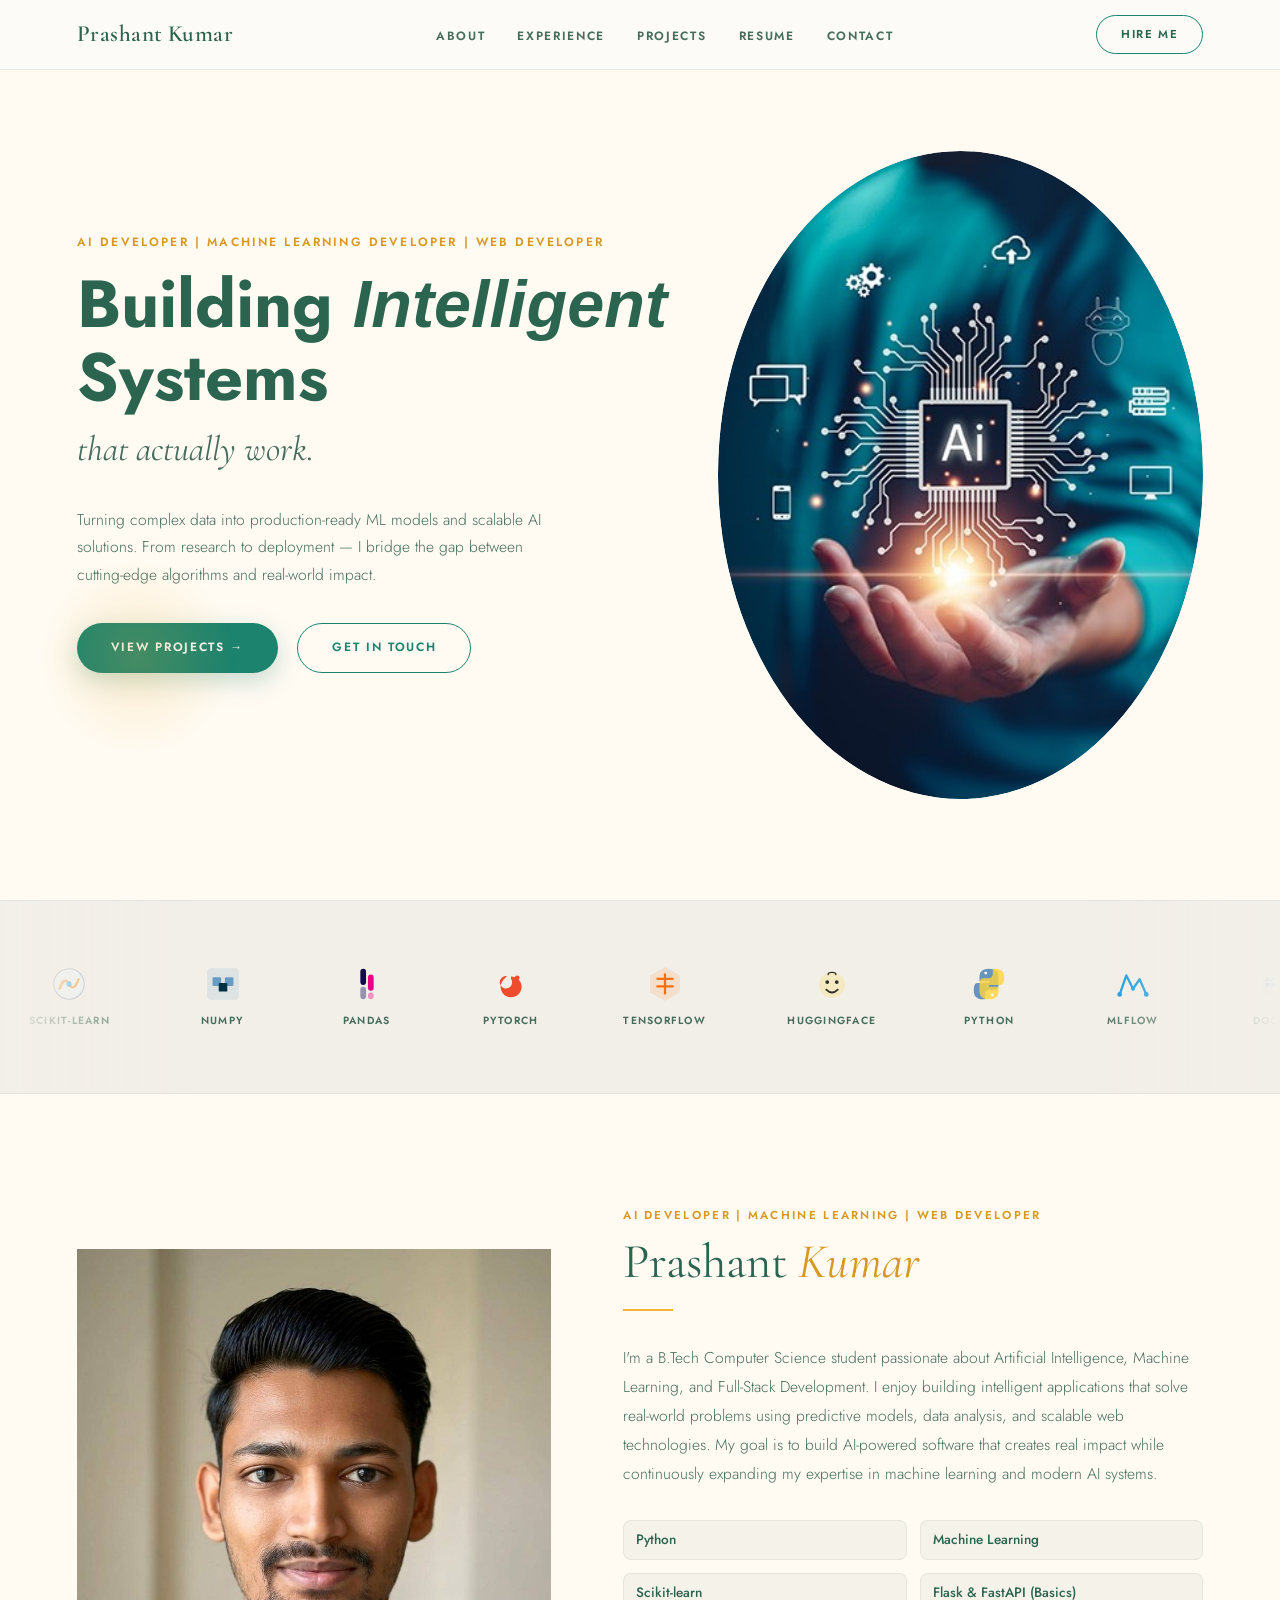
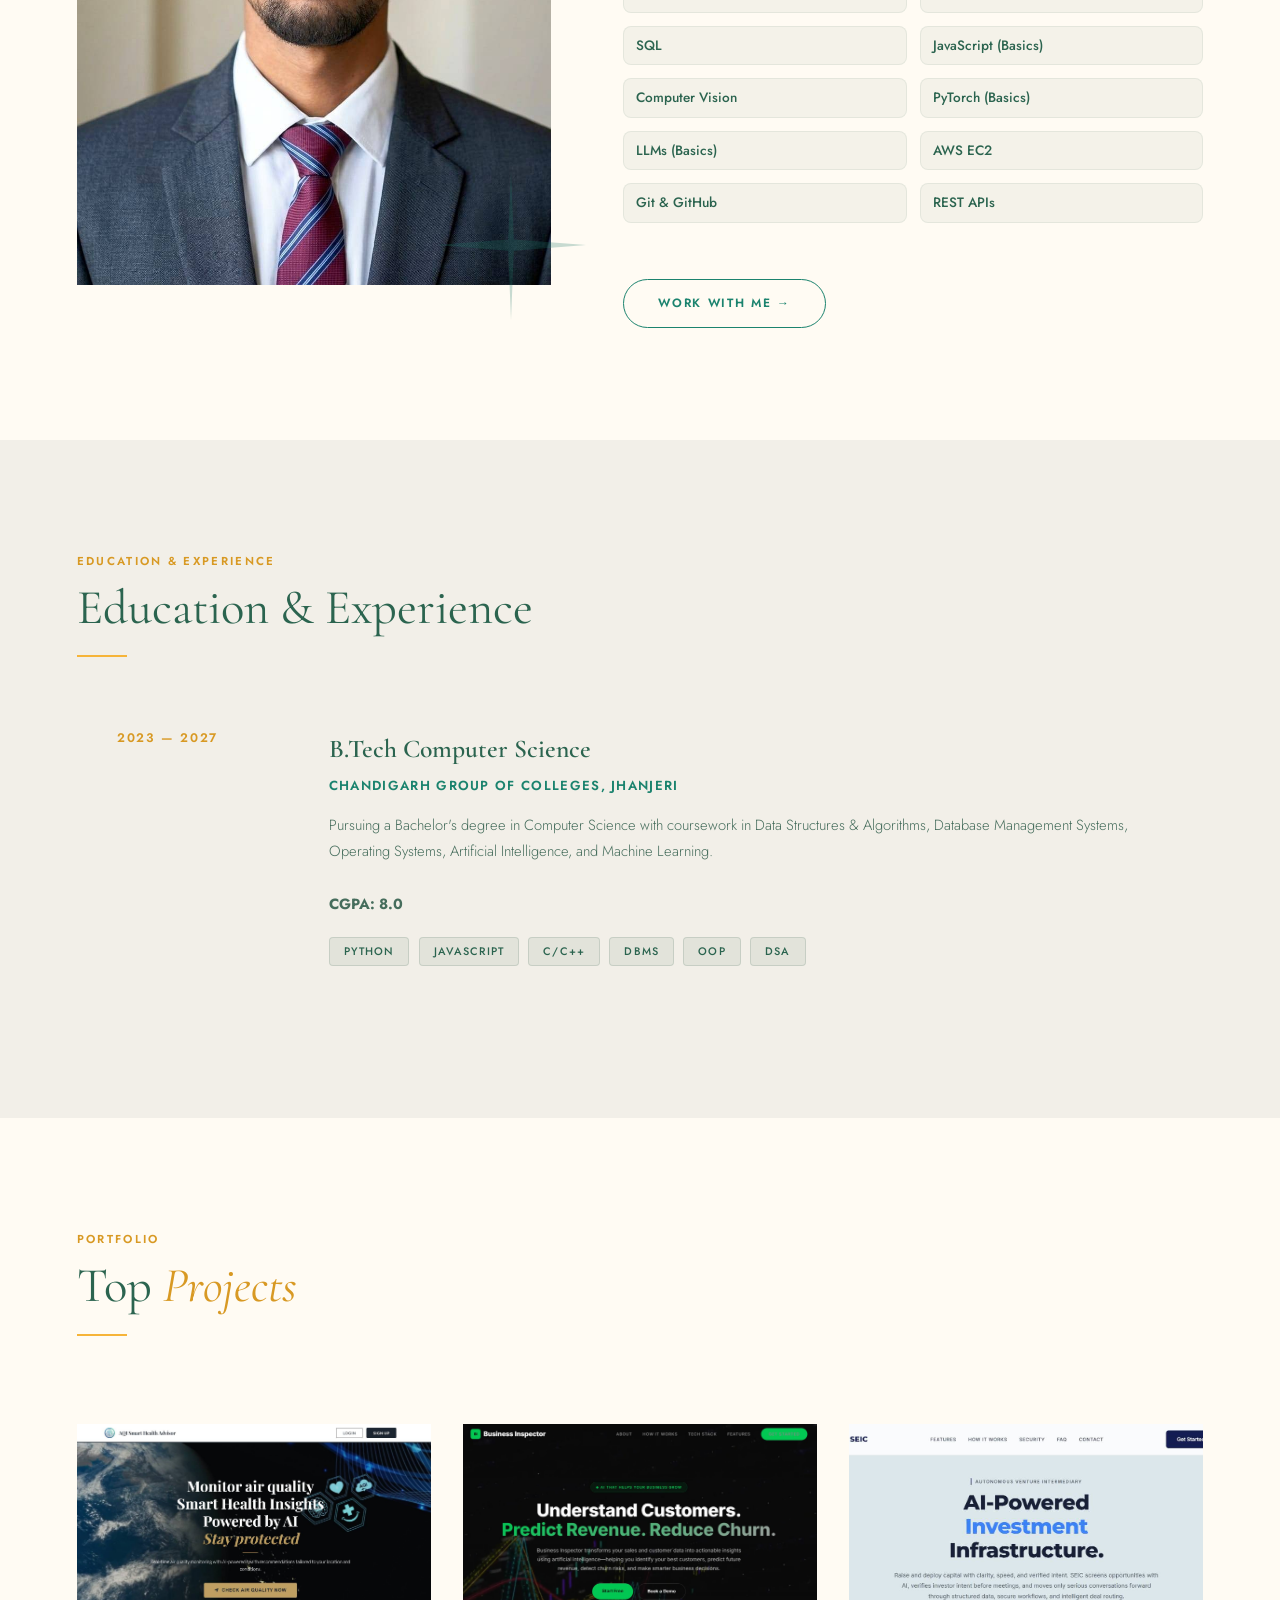
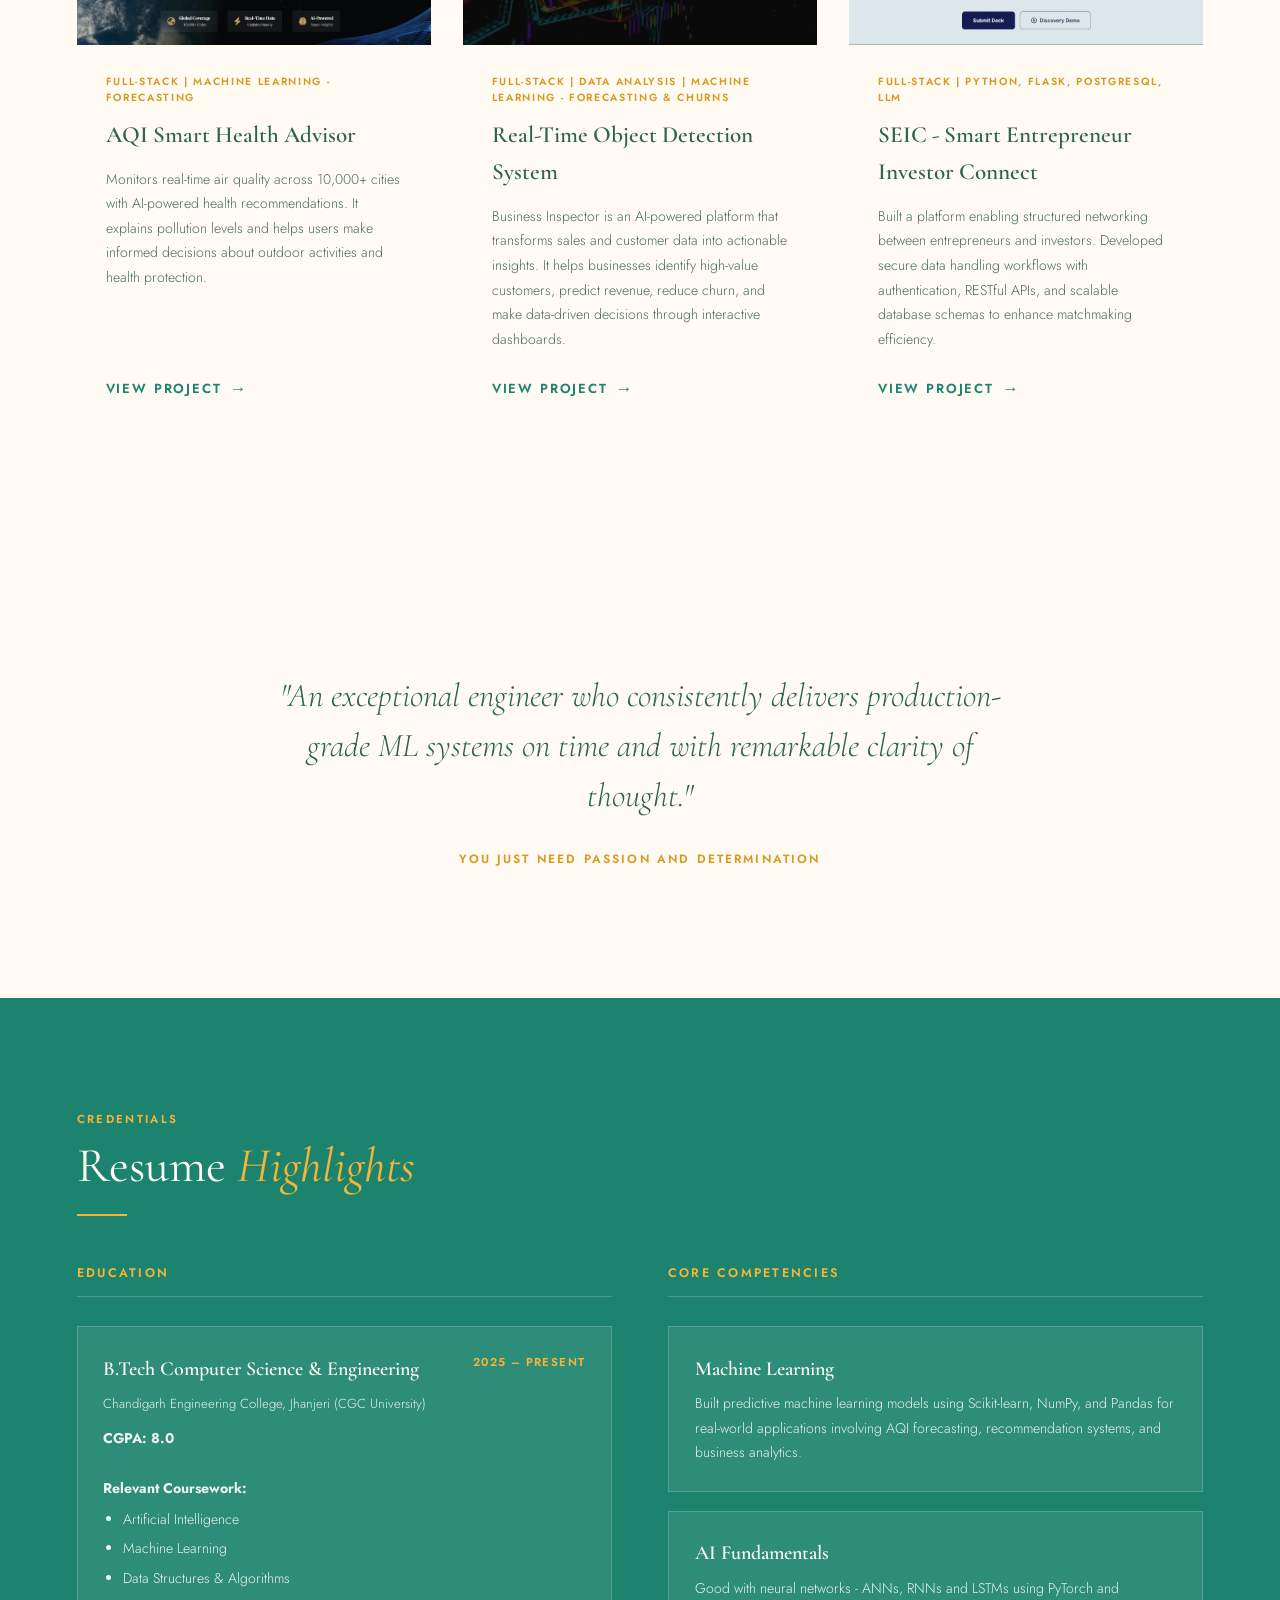
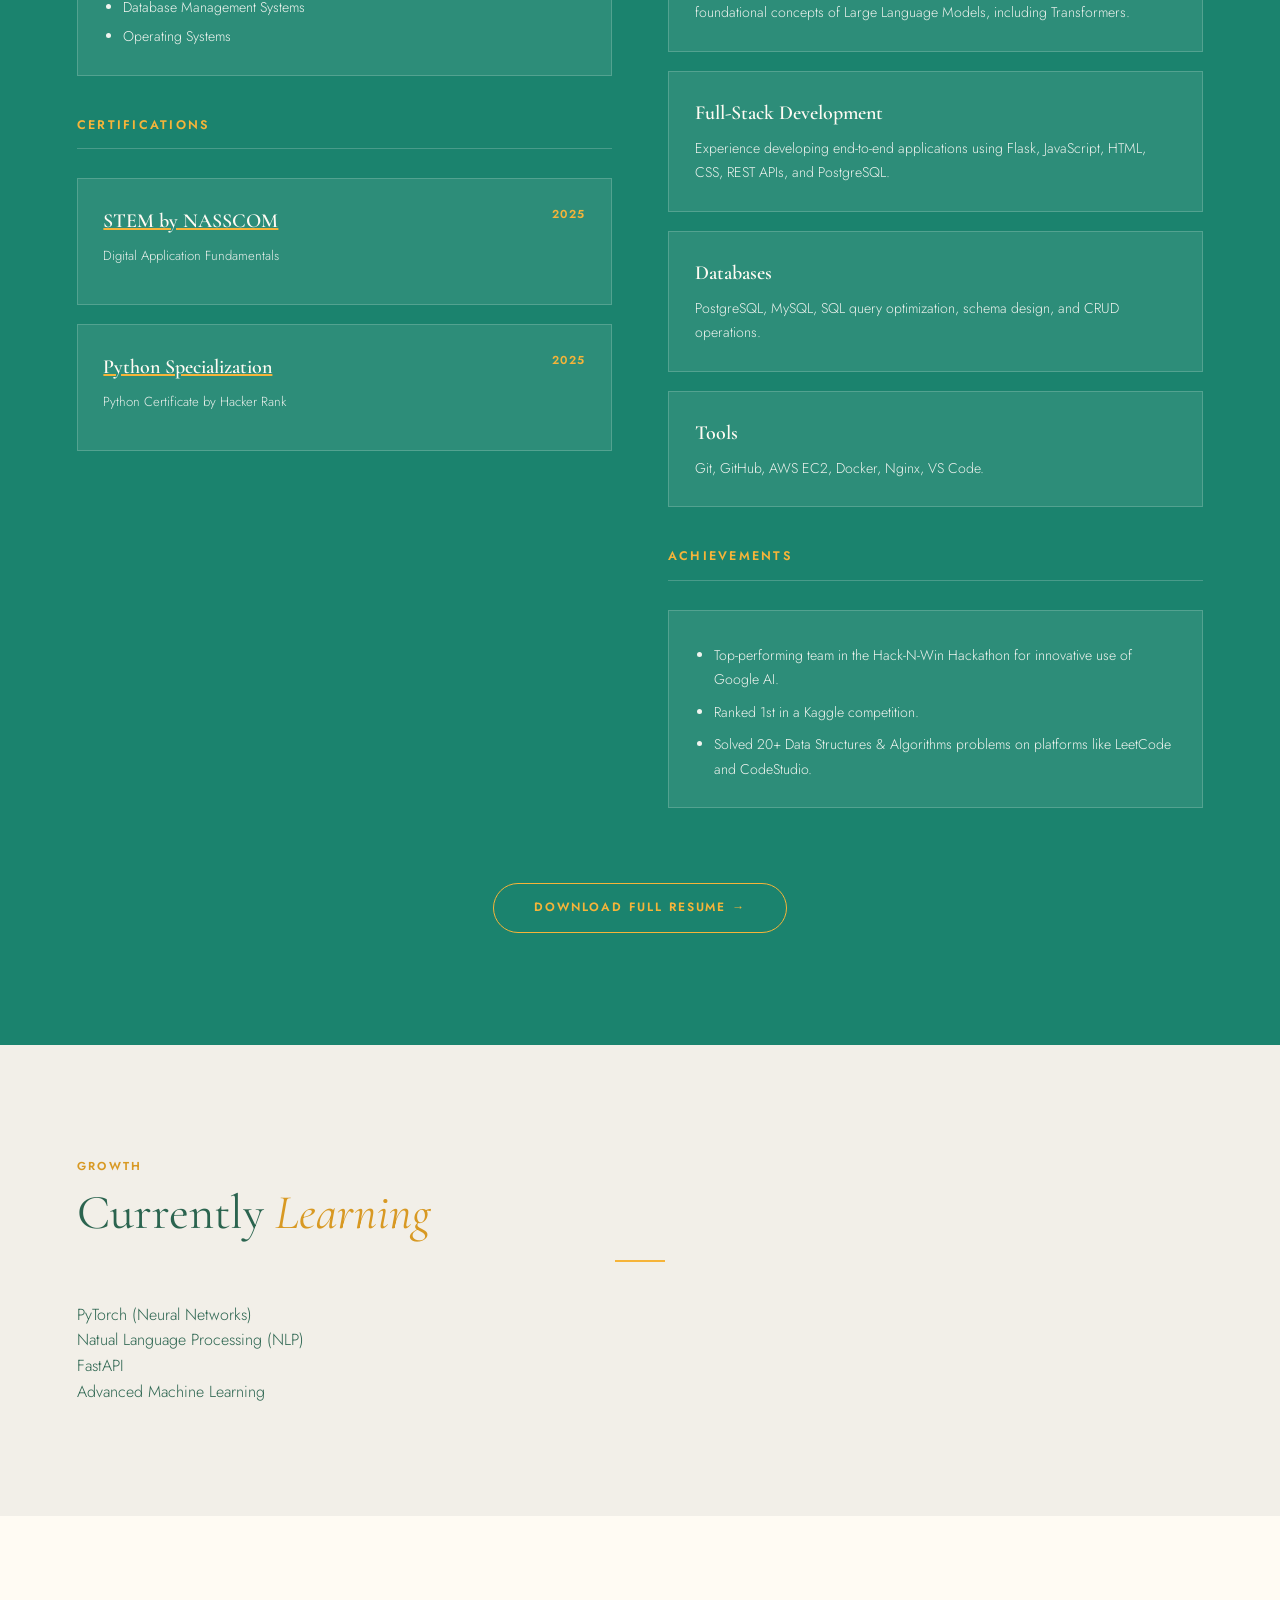
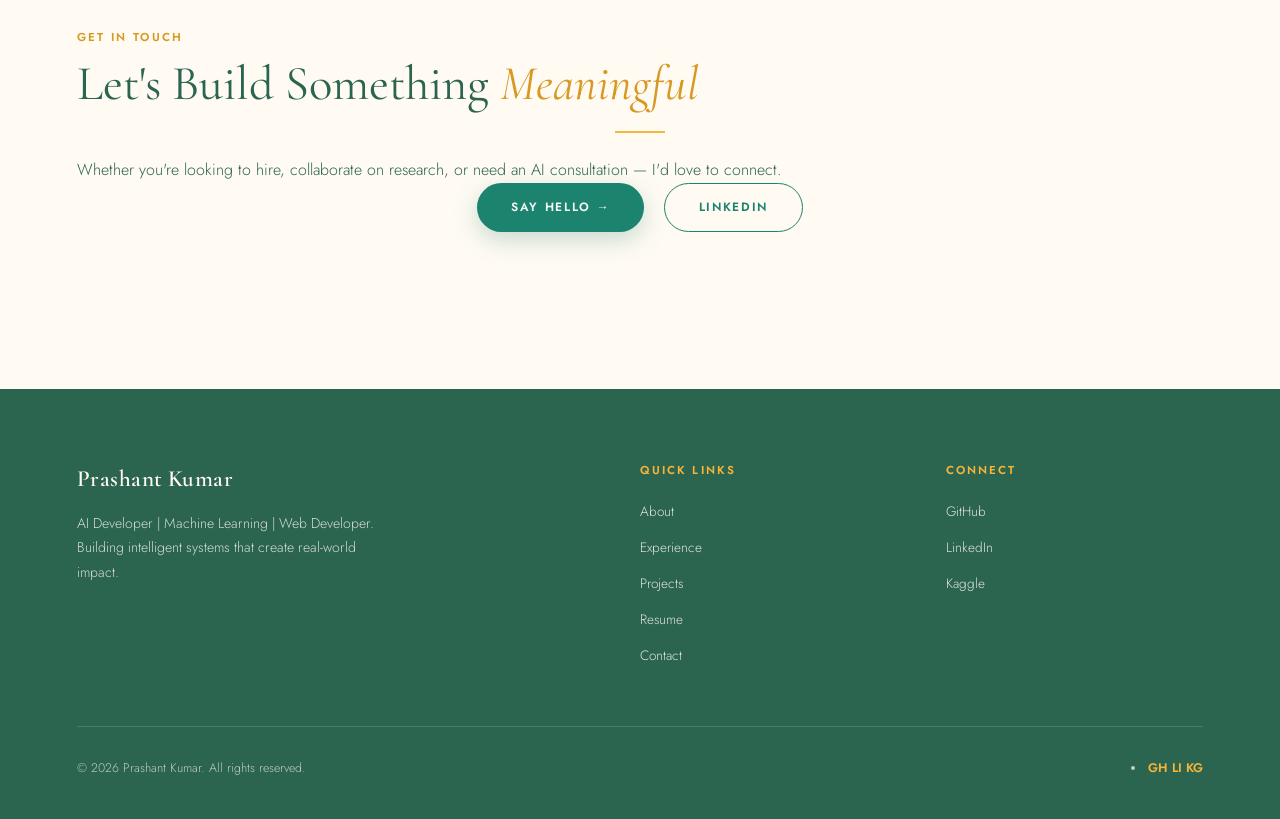
==== commit aee20c2d: "fixed the merged conflit" ====
--- a/index.html
+++ b/index.html
@@ -3,805 +3,588 @@
 <head>
   <meta charset="UTF-8" />
   <meta name="viewport" content="width=device-width, initial-scale=1.0" />
-  <title>Prashant Kumar | AI & ML Developer Portfolio</title>
-  <meta name="description" content="Portfolio of Prashant Kumar - AI Developer, Machine Learning Developer & Web Developer specializing in intelligent systems and scalable solutions." />
-  
-  <!-- Google Fonts -->
-  <link rel="preconnect" href="https://fonts.googleapis.com">
-  <link rel="preconnect" href="https://fonts.gstatic.com" crossorigin>
-  <link href="https://fonts.googleapis.com/css2?family=Cormorant+Garamond:ital,wght@0,300;0,400;0,600;1,300;1,400&family=Jost:wght@300;400;500;600;700&display=swap" rel="stylesheet" />
-  
-  <!-- FontAwesome 6 for Icons -->
-  <link rel="stylesheet" href="https://cdnjs.cloudflare.com/ajax/libs/font-awesome/6.5.2/css/all.min.css" />
-  
-  <link rel="stylesheet" href="portfolio.css?v=4" />
+  <title>Prashant Kumar | Portfolio</title>
+  <link rel="stylesheet" href="portfolio.css?v=2"/>
   <script src="portfolio.js" defer></script>
+  <link href="https://fonts.googleapis.com/css2?family=Cormorant+Garamond:ital,wght@0,300;0,400;0,600;1,300;1,400&family=Jost:wght@300;400;500;600&display=swap" rel="stylesheet" />
+
 </head>
 <body>
 
   <!-- ── NAV ───────────────────────────────── -->
   <nav id="navbar">
-    <a href="#home" class="nav-logo">
-      <span class="logo-text">Prashant Kumar</span>
-      <span class="logo-dots">
-        <span class="dot emerald"></span>
-        <span class="dot gold"></span>
-      </span>
-    </a>
+    <a href="#" class="nav-logo">Prashant Kumar</a>
     <ul class="nav-links" id="navLinks">
       <li><a href="#about">About</a></li>
       <li><a href="#experience">Experience</a></li>
       <li><a href="#projects">Projects</a></li>
       <li><a href="#resume">Resume</a></li>
-      <li><a href="#linkedin">LinkedIn</a></li>
-      <li><a href="#learning">Growth</a></li>
       <li><a href="#contact">Contact</a></li>
     </ul>
     <a href="#contact" class="nav-cta">Hire Me</a>
-    <div class="nav-toggle" id="navToggle" aria-label="Toggle navigation menu">
+    <div class="nav-toggle" id="navToggle" aria-label="Toggle menu">
       <span></span><span></span><span></span>
     </div>
   </nav>
 
-  <!-- ── MAIN CONTENT WRAPPER WITH AMBIENT LIGHTING ── -->
-  <main class="main-content">
-
-    <!-- Ambient Glow Orbs -->
-    <div class="glow-orb emerald-glow orb-1"></div>
-    <div class="glow-orb gold-glow orb-2"></div>
-    <div class="glow-orb emerald-glow orb-3"></div>
-
-    <!-- ── HERO ──────────────────────────────── -->
-    <section class="hero" id="home">
-      <div class="hero-bg-name-wrapper">
-        <span class="bg-name-first">PRASHANT</span>
-        <span class="bg-name-last">KUMAR</span>
-      </div>
-
-      <div class="hero-left">
-        <div class="hero-badge">
-          <span class="badge-dot"></span>
-          Available for New Projects &amp; Roles
-        </div>
-        <p class="hero-eyebrow">AI Developer | Machine Learning Developer | Web Developer</p>
-        <h1 class="hero-heading">
-          Building <span class="text-emerald">Intelligent</span><br>
-          <span class="text-gold">Systems</span>
-        </h1>
-        <p class="hero-sub">that actually work.</p>
-        <p class="hero-desc">
-          Turning complex data into production-ready ML models and scalable AI solutions. From research to deployment — I bridge the gap between cutting-edge algorithms and real-world impact.
-        </p>
-
-        <div class="hero-btns">
-          <a href="#projects" class="btn-primary">
-            <span>View Projects</span>
-            <i class="fa-solid fa-arrow-right"></i>
-          </a>
-          <a href="#contact" class="btn-secondary">
-            <span>Get in Touch</span>
-          </a>
-        </div>
-
-        <div class="hero-stats">
-          <div class="stat-item">
-            <span class="stat-number" data-target="8.12">8.12</span>
-            <span class="stat-label">CGPA (B.Tech CSE)</span>
-          </div>
-          <div class="stat-divider"></div>
-          <div class="stat-item">
-            <span class="stat-number" data-target="3">3+</span>
-            <span class="stat-label">Featured Projects</span>
-          </div>
-          <div class="stat-divider"></div>
-          <div class="stat-item">
-            <span class="stat-number" data-target="1">#1</span>
-            <span class="stat-label">Kaggle Rank</span>
-          </div>
-          <div class="stat-divider"></div>
-          <div class="stat-item">
-            <span class="stat-number" data-target="24">24+</span>
-            <span class="stat-label">DSA Solved</span>
-          </div>
-        </div>
-      </div>
-
-      <div class="hero-right">
-        <div class="hero-img-card glass-card">
-          <div class="hero-img-wrap">
-            <img src="images/hero_img1.jpg" alt="Prashant Kumar Hero Image" />
-          </div>
-        </div>
-        <div class="hero-burst"></div>
-      </div>
-    </section>
-
-    <!-- ── TECH MARQUEE STRIP ────────────────── -->
-    <div class="tech-strip">
-      <div class="tech-track" id="techTrack">
-        <!-- === SET 1 === -->
-        <div class="tech-badge glass-card">
-          <svg viewBox="0 0 40 40" fill="none" xmlns="http://www.w3.org/2000/svg">
-            <circle cx="20" cy="20" r="16" fill="#EDF2F7" stroke="#A0AEC0" stroke-width="1.2"/>
-            <path d="M10 25 Q15 11 20 20 Q25 29 30 15" stroke="#F7931E" stroke-width="2.5" fill="none" stroke-linecap="round"/>
-            <circle cx="20" cy="20" r="2.8" fill="#29ABE2"/>
-          </svg>
-          <span>Scikit-Learn</span>
-        </div>
-        <div class="tech-badge glass-card">
-          <svg viewBox="0 0 40 40" fill="none" xmlns="http://www.w3.org/2000/svg">
-            <rect x="4" y="4" width="32" height="32" rx="3" fill="#4B8BBE" opacity="0.12" stroke="#4B8BBE" stroke-width="1.2"/>
-            <rect x="9" y="13" width="9" height="9" rx="1" fill="#4B8BBE" opacity="0.8"/>
-            <rect x="22" y="13" width="9" height="9" rx="1" fill="#4B8BBE" opacity="0.8"/>
-            <rect x="15.5" y="19" width="9" height="9" rx="1" fill="#013243"/>
-          </svg>
-          <span>NumPy</span>
-        </div>
-        <div class="tech-badge glass-card">
-          <svg viewBox="0 0 40 40" fill="none" xmlns="http://www.w3.org/2000/svg">
-            <rect x="13" y="4" width="6" height="17" rx="3" fill="#130754"/>
-            <rect x="21" y="10" width="6" height="17" rx="3" fill="#E70488"/>
-            <rect x="13" y="23" width="6" height="13" rx="3" fill="#130754" opacity="0.4"/>
-            <rect x="21" y="29" width="6" height="7" rx="3" fill="#E70488" opacity="0.4"/>
-          </svg>
-          <span>Pandas</span>
-        </div>
-        <div class="tech-badge glass-card">
-          <svg viewBox="0 0 40 40" fill="none" xmlns="http://www.w3.org/2000/svg">
-            <path d="M20 4 L20 12 A11 11 0 1 1 11.8 15.8 L15.8 11.8 A6.5 6.5 0 1 0 20 14.5 L20 4Z" fill="#EE4C2C"/>
-            <circle cx="26.5" cy="13.5" r="2.5" fill="#EE4C2C"/>
-          </svg>
-          <span>PyTorch</span>
-        </div>
-        <div class="tech-badge glass-card">
-          <svg viewBox="0 0 40 40" fill="none" xmlns="http://www.w3.org/2000/svg">
-            <polygon points="20,3 35,11.5 35,28.5 20,37 5,28.5 5,11.5" fill="#FF6F00" opacity="0.12" stroke="#FF6F00" stroke-width="1.2"/>
-            <path d="M20 10 L20 30 M12 14.5 L28 14.5 M12 22.5 L28 22.5" stroke="#FF6F00" stroke-width="2.4" stroke-linecap="round"/>
-          </svg>
-          <span>TensorFlow</span>
-        </div>
-        <div class="tech-badge glass-card">
-          <svg viewBox="0 0 40 40" fill="none" xmlns="http://www.w3.org/2000/svg">
-            <circle cx="20" cy="21" r="13" fill="#FFD21E" opacity="0.2" stroke="#FFD21E" stroke-width="1.2"/>
-            <circle cx="15" cy="18" r="2" fill="#2D2D2D"/>
-            <circle cx="25" cy="18" r="2" fill="#2D2D2D"/>
-            <path d="M14 26 Q20 32 26 26" stroke="#2D2D2D" stroke-width="2" fill="none" stroke-linecap="round"/>
-            <path d="M16 10 C16 7 24 7 24 10" stroke="#2D2D2D" stroke-width="1.5" fill="none" stroke-linecap="round"/>
-          </svg>
-          <span>HuggingFace</span>
-        </div>
-        <div class="tech-badge glass-card">
-          <svg viewBox="0 0 40 40" fill="none" xmlns="http://www.w3.org/2000/svg">
-            <path d="M20 4C12 4 10 8 10 13L10 17L20 17L20 19L8 19C5 19 4 22 4 27C4 32 6 36 14 36L16 36L16 31C16 28 18 26 20 26L26 26C29 26 30 24 30 21L30 13C30 8 28 4 20 4Z" fill="#3776AB" opacity="0.75"/>
-            <path d="M20 36C28 36 30 32 30 27L30 23L20 23L20 21L32 21C35 21 36 18 36 13C36 8 34 4 26 4L24 4L24 9C24 12 22 14 20 14L14 14C11 14 10 17 10 20L10 27C10 32 12 36 20 36Z" fill="#FFD43B" opacity="0.8"/>
-            <circle cx="16.5" cy="8.5" r="1.5" fill="white"/>
-            <circle cx="23.5" cy="31.5" r="1.5" fill="white"/>
-          </svg>
-          <span>Python</span>
-        </div>
-        <div class="tech-badge glass-card">
-          <svg viewBox="0 0 40 40" fill="none" xmlns="http://www.w3.org/2000/svg">
-            <path d="M6 31 L13 11 L20 25 L27 15 L34 31" stroke="#0194E2" stroke-width="2.4" fill="none" stroke-linecap="round" stroke-linejoin="round"/>
-            <circle cx="6"  cy="31" r="2.5" fill="#0194E2"/>
-            <circle cx="34" cy="31" r="2.5" fill="#0194E2"/>
-            <circle cx="20" cy="25" r="2"   fill="#0194E2"/>
-          </svg>
-          <span>MLflow</span>
-        </div>
-        <div class="tech-badge glass-card">
-          <svg viewBox="0 0 40 40" fill="none" xmlns="http://www.w3.org/2000/svg">
-            <rect x="5" y="16" width="22" height="14" rx="3" fill="#2496ED" opacity="0.15" stroke="#2496ED" stroke-width="1.2"/>
-            <rect x="8"  y="19" width="4" height="4" rx="0.5" fill="#2496ED"/>
-            <rect x="14" y="19" width="4" height="4" rx="0.5" fill="#2496ED"/>
-            <rect x="20" y="19" width="4" height="4" rx="0.5" fill="#2496ED"/>
-            <rect x="8"  y="13" width="4" height="4" rx="0.5" fill="#2496ED" opacity="0.6"/>
-            <rect x="14" y="13" width="4" height="4" rx="0.5" fill="#2496ED" opacity="0.6"/>
-            <path d="M30 22 C34 22 36 19 34 16 C33 14 30 14 29 15" stroke="#2496ED" stroke-width="1.4" fill="none" stroke-linecap="round"/>
-          </svg>
-          <span>Docker</span>
-        </div>
-        <div class="tech-badge glass-card">
-          <svg viewBox="0 0 40 40" fill="none" xmlns="http://www.w3.org/2000/svg">
-            <path d="M12 26 C8 24 6 20 8 16 C9 13 12 11 15 11.5 C16 9 18 7 21 7 C25 7 28 10 28 14 C30 14 33 16 33 19 C33 22 30 24 28 24 L12 24Z" fill="#FF9900" opacity="0.15" stroke="#FF9900" stroke-width="1.2"/>
-            <path d="M10 30 Q20 35 30 30" stroke="#FF9900" stroke-width="2" fill="none" stroke-linecap="round"/>
-            <path d="M27 28 L30 30 L28 33" stroke="#FF9900" stroke-width="1.5" fill="none" stroke-linecap="round" stroke-linejoin="round"/>
-          </svg>
-          <span>AWS</span>
-        </div>
-        <div class="tech-badge glass-card">
-          <svg viewBox="0 0 40 40" fill="none" xmlns="http://www.w3.org/2000/svg">
-            <circle cx="12" cy="20" r="5" fill="none" stroke="#1C3A2F" stroke-width="2"/>
-            <circle cx="28" cy="20" r="5" fill="none" stroke="#1C3A2F" stroke-width="2"/>
-            <line x1="17" y1="20" x2="23" y2="20" stroke="#1C3A2F" stroke-width="2.5" stroke-linecap="round"/>
-            <line x1="7"  y1="20" x2="4"  y2="20" stroke="#1C3A2F" stroke-width="2" stroke-linecap="round"/>
-            <line x1="33" y1="20" x2="36" y2="20" stroke="#1C3A2F" stroke-width="2" stroke-linecap="round"/>
-          </svg>
-          <span>LangChain</span>
-        </div>
-        <div class="tech-badge glass-card">
-          <svg viewBox="0 0 40 40" fill="none" xmlns="http://www.w3.org/2000/svg">
-            <circle cx="20" cy="20" r="15" fill="#009688" opacity="0.12" stroke="#009688" stroke-width="1.2"/>
-            <path d="M22 8 L14 22 L20 22 L18 32 L26 18 L20 18 Z" fill="#009688"/>
-          </svg>
-          <span>FastAPI</span>
-        </div>
-
-        <!-- === SET 2 (Duplicate for Seamless Loop) === -->
-        <div class="tech-badge glass-card">
-          <svg viewBox="0 0 40 40" fill="none" xmlns="http://www.w3.org/2000/svg">
-            <circle cx="20" cy="20" r="16" fill="#EDF2F7" stroke="#A0AEC0" stroke-width="1.2"/>
-            <path d="M10 25 Q15 11 20 20 Q25 29 30 15" stroke="#F7931E" stroke-width="2.5" fill="none" stroke-linecap="round"/>
-            <circle cx="20" cy="20" r="2.8" fill="#29ABE2"/>
-          </svg>
-          <span>Scikit-Learn</span>
-        </div>
-        <div class="tech-badge glass-card">
-          <svg viewBox="0 0 40 40" fill="none" xmlns="http://www.w3.org/2000/svg">
-            <rect x="4" y="4" width="32" height="32" rx="3" fill="#4B8BBE" opacity="0.12" stroke="#4B8BBE" stroke-width="1.2"/>
-            <rect x="9" y="13" width="9" height="9" rx="1" fill="#4B8BBE" opacity="0.8"/>
-            <rect x="22" y="13" width="9" height="9" rx="1" fill="#4B8BBE" opacity="0.8"/>
-            <rect x="15.5" y="19" width="9" height="9" rx="1" fill="#013243"/>
-          </svg>
-          <span>NumPy</span>
-        </div>
-        <div class="tech-badge glass-card">
-          <svg viewBox="0 0 40 40" fill="none" xmlns="http://www.w3.org/2000/svg">
-            <rect x="13" y="4" width="6" height="17" rx="3" fill="#130754"/>
-            <rect x="21" y="10" width="6" height="17" rx="3" fill="#E70488"/>
-            <rect x="13" y="23" width="6" height="13" rx="3" fill="#130754" opacity="0.4"/>
-            <rect x="21" y="29" width="6" height="7" rx="3" fill="#E70488" opacity="0.4"/>
-          </svg>
-          <span>Pandas</span>
-        </div>
-        <div class="tech-badge glass-card">
-          <svg viewBox="0 0 40 40" fill="none" xmlns="http://www.w3.org/2000/svg">
-            <path d="M20 4 L20 12 A11 11 0 1 1 11.8 15.8 L15.8 11.8 A6.5 6.5 0 1 0 20 14.5 L20 4Z" fill="#EE4C2C"/>
-            <circle cx="26.5" cy="13.5" r="2.5" fill="#EE4C2C"/>
-          </svg>
-          <span>PyTorch</span>
-        </div>
-        <div class="tech-badge glass-card">
-          <svg viewBox="0 0 40 40" fill="none" xmlns="http://www.w3.org/2000/svg">
-            <polygon points="20,3 35,11.5 35,28.5 20,37 5,28.5 5,11.5" fill="#FF6F00" opacity="0.12" stroke="#FF6F00" stroke-width="1.2"/>
-            <path d="M20 10 L20 30 M12 14.5 L28 14.5 M12 22.5 L28 22.5" stroke="#FF6F00" stroke-width="2.4" stroke-linecap="round"/>
-          </svg>
-          <span>TensorFlow</span>
-        </div>
-        <div class="tech-badge glass-card">
-          <svg viewBox="0 0 40 40" fill="none" xmlns="http://www.w3.org/2000/svg">
-            <circle cx="20" cy="21" r="13" fill="#FFD21E" opacity="0.2" stroke="#FFD21E" stroke-width="1.2"/>
-            <circle cx="15" cy="18" r="2" fill="#2D2D2D"/>
-            <circle cx="25" cy="18" r="2" fill="#2D2D2D"/>
-            <path d="M14 26 Q20 32 26 26" stroke="#2D2D2D" stroke-width="2" fill="none" stroke-linecap="round"/>
-            <path d="M16 10 C16 7 24 7 24 10" stroke="#2D2D2D" stroke-width="1.5" fill="none" stroke-linecap="round"/>
-          </svg>
-          <span>HuggingFace</span>
-        </div>
-        <div class="tech-badge glass-card">
-          <svg viewBox="0 0 40 40" fill="none" xmlns="http://www.w3.org/2000/svg">
-            <path d="M20 4C12 4 10 8 10 13L10 17L20 17L20 19L8 19C5 19 4 22 4 27C4 32 6 36 14 36L16 36L16 31C16 28 18 26 20 26L26 26C29 26 30 24 30 21L30 13C30 8 28 4 20 4Z" fill="#3776AB" opacity="0.75"/>
-            <path d="M20 36C28 36 30 32 30 27L30 23L20 23L20 21L32 21C35 21 36 18 36 13C36 8 34 4 26 4L24 4L24 9C24 12 22 14 20 14L14 14C11 14 10 17 10 20L10 27C10 32 12 36 20 36Z" fill="#FFD43B" opacity="0.8"/>
-            <circle cx="16.5" cy="8.5" r="1.5" fill="white"/>
-            <circle cx="23.5" cy="31.5" r="1.5" fill="white"/>
-          </svg>
-          <span>Python</span>
-        </div>
-        <div class="tech-badge glass-card">
-          <svg viewBox="0 0 40 40" fill="none" xmlns="http://www.w3.org/2000/svg">
-            <path d="M6 31 L13 11 L20 25 L27 15 L34 31" stroke="#0194E2" stroke-width="2.4" fill="none" stroke-linecap="round" stroke-linejoin="round"/>
-            <circle cx="6"  cy="31" r="2.5" fill="#0194E2"/>
-            <circle cx="34" cy="31" r="2.5" fill="#0194E2"/>
-            <circle cx="20" cy="25" r="2"   fill="#0194E2"/>
-          </svg>
-          <span>MLflow</span>
-        </div>
-        <div class="tech-badge glass-card">
-          <svg viewBox="0 0 40 40" fill="none" xmlns="http://www.w3.org/2000/svg">
-            <rect x="5" y="16" width="22" height="14" rx="3" fill="#2496ED" opacity="0.15" stroke="#2496ED" stroke-width="1.2"/>
-            <rect x="8"  y="19" width="4" height="4" rx="0.5" fill="#2496ED"/>
-            <rect x="14" y="19" width="4" height="4" rx="0.5" fill="#2496ED"/>
-            <rect x="20" y="19" width="4" height="4" rx="0.5" fill="#2496ED"/>
-            <rect x="8"  y="13" width="4" height="4" rx="0.5" fill="#2496ED" opacity="0.6"/>
-            <rect x="14" y="13" width="4" height="4" rx="0.5" fill="#2496ED" opacity="0.6"/>
-            <path d="M30 22 C34 22 36 19 34 16 C33 14 30 14 29 15" stroke="#2496ED" stroke-width="1.4" fill="none" stroke-linecap="round"/>
-          </svg>
-          <span>Docker</span>
-        </div>
-        <div class="tech-badge glass-card">
-          <svg viewBox="0 0 40 40" fill="none" xmlns="http://www.w3.org/2000/svg">
-            <path d="M12 26 C8 24 6 20 8 16 C9 13 12 11 15 11.5 C16 9 18 7 21 7 C25 7 28 10 28 14 C30 14 33 16 33 19 C33 22 30 24 28 24 L12 24Z" fill="#FF9900" opacity="0.15" stroke="#FF9900" stroke-width="1.2"/>
-            <path d="M10 30 Q20 35 30 30" stroke="#FF9900" stroke-width="2" fill="none" stroke-linecap="round"/>
-            <path d="M27 28 L30 30 L28 33" stroke="#FF9900" stroke-width="1.5" fill="none" stroke-linecap="round" stroke-linejoin="round"/>
-          </svg>
-          <span>AWS</span>
-        </div>
-        <div class="tech-badge glass-card">
-          <svg viewBox="0 0 40 40" fill="none" xmlns="http://www.w3.org/2000/svg">
-            <circle cx="12" cy="20" r="5" fill="none" stroke="#1C3A2F" stroke-width="2"/>
-            <circle cx="28" cy="20" r="5" fill="none" stroke="#1C3A2F" stroke-width="2"/>
-            <line x1="17" y1="20" x2="23" y2="20" stroke="#1C3A2F" stroke-width="2.5" stroke-linecap="round"/>
-            <line x1="7"  y1="20" x2="4"  y2="20" stroke="#1C3A2F" stroke-width="2" stroke-linecap="round"/>
-            <line x1="33" y1="20" x2="36" y2="20" stroke="#1C3A2F" stroke-width="2" stroke-linecap="round"/>
-          </svg>
-          <span>LangChain</span>
-        </div>
-        <div class="tech-badge glass-card">
-          <svg viewBox="0 0 40 40" fill="none" xmlns="http://www.w3.org/2000/svg">
-            <circle cx="20" cy="20" r="15" fill="#009688" opacity="0.12" stroke="#009688" stroke-width="1.2"/>
-            <path d="M22 8 L14 22 L20 22 L18 32 L26 18 L20 18 Z" fill="#009688"/>
-          </svg>
-          <span>FastAPI</span>
-        </div>
-      </div>
-    </div>
-
-    <!-- ── ABOUT ──────────────────────────────── -->
-    <section class="section about" id="about">
-      <div class="about-bg-title-wrapper">
-        <span class="about-bg-title">ABOUT ME</span>
-      </div>
-      <div class="about-img-wrap reveal">
-        <div class="about-img-card glass-card">
-          <img src="images/profile_photo.jpg" alt="Prashant Kumar Profile Photo" />
-        </div>
-        <div class="about-burst"></div>
-      </div>
-      <div class="about-content reveal">
-        <p class="section-label">AI Developer | Machine Learning | Web Developer</p>
-        <h2 class="section-title">Prashant <em>Kumar</em></h2>
+  <!-- ── HERO ──────────────────────────────── -->
+  <section class="hero" id="home">
+    <div class="hero-left">
+      <p class="hero-eyebrow">AI Developer | Machine Learning Developer | Web Developer</p>
+      <h1 class="hero-heading">
+        Building <em>Intelligent</em><br>Systems
+      </h1>
+      <p class="hero-sub">that actually work.</p>
+      <p class="hero-desc">
+        Turning complex data into production-ready ML models and scalable AI solutions. From research to deployment — I bridge the gap between cutting-edge algorithms and real-world impact.
+      </p>
+      <div class="hero-btns">
+        <a href="#projects" class="btn-primary">View Projects →</a>
+        <a href="#contact" class="btn-secondary">Get in Touch</a>
+      </div>
+      <div class="hero-burst"></div>
+    </div>
+    <div class="hero-right">
+      <div class="hero-img-wrap">
+        <img src="images/hero_img1.jpg">
+      </div>
+    </div>
+  </section>
+
+  <!-- ── TECH MARQUEE ────────────────────────── -->
+  <div class="tech-strip">
+    <div class="tech-track" id="techTrack">
+
+      <!-- === SET 1 === -->
+      <!-- Scikit-learn -->
+      <div class="tech-badge">
+        <svg viewBox="0 0 40 40" fill="none" xmlns="http://www.w3.org/2000/svg">
+          <circle cx="20" cy="20" r="16" fill="#EDF2F7" stroke="#A0AEC0" stroke-width="1.2"/>
+          <path d="M10 25 Q15 11 20 20 Q25 29 30 15" stroke="#F7931E" stroke-width="2.5" fill="none" stroke-linecap="round"/>
+          <circle cx="20" cy="20" r="2.8" fill="#29ABE2"/>
+        </svg>
+        <span>Scikit-Learn</span>
+      </div>
+      <!-- NumPy -->
+      <div class="tech-badge">
+        <svg viewBox="0 0 40 40" fill="none" xmlns="http://www.w3.org/2000/svg">
+          <rect x="4" y="4" width="32" height="32" rx="3" fill="#4B8BBE" opacity="0.12" stroke="#4B8BBE" stroke-width="1.2"/>
+          <rect x="9" y="13" width="9" height="9" rx="1" fill="#4B8BBE" opacity="0.8"/>
+          <rect x="22" y="13" width="9" height="9" rx="1" fill="#4B8BBE" opacity="0.8"/>
+          <rect x="15.5" y="19" width="9" height="9" rx="1" fill="#013243"/>
+        </svg>
+        <span>NumPy</span>
+      </div>
+      <!-- Pandas -->
+      <div class="tech-badge">
+        <svg viewBox="0 0 40 40" fill="none" xmlns="http://www.w3.org/2000/svg">
+          <rect x="13" y="4" width="6" height="17" rx="3" fill="#130754"/>
+          <rect x="21" y="10" width="6" height="17" rx="3" fill="#E70488"/>
+          <rect x="13" y="23" width="6" height="13" rx="3" fill="#130754" opacity="0.4"/>
+          <rect x="21" y="29" width="6" height="7" rx="3" fill="#E70488" opacity="0.4"/>
+        </svg>
+        <span>Pandas</span>
+      </div>
+      <!-- PyTorch -->
+      <div class="tech-badge">
+        <svg viewBox="0 0 40 40" fill="none" xmlns="http://www.w3.org/2000/svg">
+          <path d="M20 4 L20 12 A11 11 0 1 1 11.8 15.8 L15.8 11.8 A6.5 6.5 0 1 0 20 14.5 L20 4Z" fill="#EE4C2C"/>
+          <circle cx="26.5" cy="13.5" r="2.5" fill="#EE4C2C"/>
+        </svg>
+        <span>PyTorch</span>
+      </div>
+      <!-- TensorFlow -->
+      <div class="tech-badge">
+        <svg viewBox="0 0 40 40" fill="none" xmlns="http://www.w3.org/2000/svg">
+          <polygon points="20,3 35,11.5 35,28.5 20,37 5,28.5 5,11.5" fill="#FF6F00" opacity="0.12" stroke="#FF6F00" stroke-width="1.2"/>
+          <path d="M20 10 L20 30 M12 14.5 L28 14.5 M12 22.5 L28 22.5" stroke="#FF6F00" stroke-width="2.4" stroke-linecap="round"/>
+        </svg>
+        <span>TensorFlow</span>
+      </div>
+      <!-- HuggingFace -->
+      <div class="tech-badge">
+        <svg viewBox="0 0 40 40" fill="none" xmlns="http://www.w3.org/2000/svg">
+          <circle cx="20" cy="21" r="13" fill="#FFD21E" opacity="0.2" stroke="#FFD21E" stroke-width="1.2"/>
+          <circle cx="15" cy="18" r="2" fill="#2D2D2D"/>
+          <circle cx="25" cy="18" r="2" fill="#2D2D2D"/>
+          <path d="M14 26 Q20 32 26 26" stroke="#2D2D2D" stroke-width="2" fill="none" stroke-linecap="round"/>
+          <path d="M16 10 C16 7 24 7 24 10" stroke="#2D2D2D" stroke-width="1.5" fill="none" stroke-linecap="round"/>
+        </svg>
+        <span>HuggingFace</span>
+      </div>
+      <!-- Python -->
+      <div class="tech-badge">
+        <svg viewBox="0 0 40 40" fill="none" xmlns="http://www.w3.org/2000/svg">
+          <path d="M20 4C12 4 10 8 10 13L10 17L20 17L20 19L8 19C5 19 4 22 4 27C4 32 6 36 14 36L16 36L16 31C16 28 18 26 20 26L26 26C29 26 30 24 30 21L30 13C30 8 28 4 20 4Z" fill="#3776AB" opacity="0.75"/>
+          <path d="M20 36C28 36 30 32 30 27L30 23L20 23L20 21L32 21C35 21 36 18 36 13C36 8 34 4 26 4L24 4L24 9C24 12 22 14 20 14L14 14C11 14 10 17 10 20L10 27C10 32 12 36 20 36Z" fill="#FFD43B" opacity="0.8"/>
+          <circle cx="16.5" cy="8.5" r="1.5" fill="white"/>
+          <circle cx="23.5" cy="31.5" r="1.5" fill="white"/>
+        </svg>
+        <span>Python</span>
+      </div>
+      <!-- MLflow -->
+      <div class="tech-badge">
+        <svg viewBox="0 0 40 40" fill="none" xmlns="http://www.w3.org/2000/svg">
+          <path d="M6 31 L13 11 L20 25 L27 15 L34 31" stroke="#0194E2" stroke-width="2.4" fill="none" stroke-linecap="round" stroke-linejoin="round"/>
+          <circle cx="6"  cy="31" r="2.5" fill="#0194E2"/>
+          <circle cx="34" cy="31" r="2.5" fill="#0194E2"/>
+          <circle cx="20" cy="25" r="2"   fill="#0194E2"/>
+        </svg>
+        <span>MLflow</span>
+      </div>
+      <!-- Docker -->
+      <div class="tech-badge">
+        <svg viewBox="0 0 40 40" fill="none" xmlns="http://www.w3.org/2000/svg">
+          <rect x="5" y="16" width="22" height="14" rx="3" fill="#2496ED" opacity="0.15" stroke="#2496ED" stroke-width="1.2"/>
+          <rect x="8"  y="19" width="4" height="4" rx="0.5" fill="#2496ED"/>
+          <rect x="14" y="19" width="4" height="4" rx="0.5" fill="#2496ED"/>
+          <rect x="20" y="19" width="4" height="4" rx="0.5" fill="#2496ED"/>
+          <rect x="8"  y="13" width="4" height="4" rx="0.5" fill="#2496ED" opacity="0.6"/>
+          <rect x="14" y="13" width="4" height="4" rx="0.5" fill="#2496ED" opacity="0.6"/>
+          <path d="M30 22 C34 22 36 19 34 16 C33 14 30 14 29 15" stroke="#2496ED" stroke-width="1.4" fill="none" stroke-linecap="round"/>
+        </svg>
+        <span>Docker</span>
+      </div>
+      <!-- AWS -->
+      <div class="tech-badge">
+        <svg viewBox="0 0 40 40" fill="none" xmlns="http://www.w3.org/2000/svg">
+          <path d="M12 26 C8 24 6 20 8 16 C9 13 12 11 15 11.5 C16 9 18 7 21 7 C25 7 28 10 28 14 C30 14 33 16 33 19 C33 22 30 24 28 24 L12 24Z" fill="#FF9900" opacity="0.15" stroke="#FF9900" stroke-width="1.2"/>
+          <path d="M10 30 Q20 35 30 30" stroke="#FF9900" stroke-width="2" fill="none" stroke-linecap="round"/>
+          <path d="M27 28 L30 30 L28 33" stroke="#FF9900" stroke-width="1.5" fill="none" stroke-linecap="round" stroke-linejoin="round"/>
+        </svg>
+        <span>AWS</span>
+      </div>
+      <!-- LangChain -->
+      <div class="tech-badge">
+        <svg viewBox="0 0 40 40" fill="none" xmlns="http://www.w3.org/2000/svg">
+          <circle cx="12" cy="20" r="5" fill="none" stroke="#1C3A2F" stroke-width="2"/>
+          <circle cx="28" cy="20" r="5" fill="none" stroke="#1C3A2F" stroke-width="2"/>
+          <line x1="17" y1="20" x2="23" y2="20" stroke="#1C3A2F" stroke-width="2.5" stroke-linecap="round"/>
+          <line x1="7"  y1="20" x2="4"  y2="20" stroke="#1C3A2F" stroke-width="2" stroke-linecap="round"/>
+          <line x1="33" y1="20" x2="36" y2="20" stroke="#1C3A2F" stroke-width="2" stroke-linecap="round"/>
+        </svg>
+        <span>LangChain</span>
+      </div>
+      <!-- FastAPI -->
+      <div class="tech-badge">
+        <svg viewBox="0 0 40 40" fill="none" xmlns="http://www.w3.org/2000/svg">
+          <circle cx="20" cy="20" r="15" fill="#009688" opacity="0.12" stroke="#009688" stroke-width="1.2"/>
+          <path d="M22 8 L14 22 L20 22 L18 32 L26 18 L20 18 Z" fill="#009688"/>
+        </svg>
+        <span>FastAPI</span>
+      </div>
+
+      <!-- === SET 2 (duplicate for seamless loop) === -->
+      <div class="tech-badge">
+        <svg viewBox="0 0 40 40" fill="none" xmlns="http://www.w3.org/2000/svg">
+          <circle cx="20" cy="20" r="16" fill="#EDF2F7" stroke="#A0AEC0" stroke-width="1.2"/>
+          <path d="M10 25 Q15 11 20 20 Q25 29 30 15" stroke="#F7931E" stroke-width="2.5" fill="none" stroke-linecap="round"/>
+          <circle cx="20" cy="20" r="2.8" fill="#29ABE2"/>
+        </svg>
+        <span>Scikit-Learn</span>
+      </div>
+      <div class="tech-badge">
+        <svg viewBox="0 0 40 40" fill="none" xmlns="http://www.w3.org/2000/svg">
+          <rect x="4" y="4" width="32" height="32" rx="3" fill="#4B8BBE" opacity="0.12" stroke="#4B8BBE" stroke-width="1.2"/>
+          <rect x="9" y="13" width="9" height="9" rx="1" fill="#4B8BBE" opacity="0.8"/>
+          <rect x="22" y="13" width="9" height="9" rx="1" fill="#4B8BBE" opacity="0.8"/>
+          <rect x="15.5" y="19" width="9" height="9" rx="1" fill="#013243"/>
+        </svg>
+        <span>NumPy</span>
+      </div>
+      <div class="tech-badge">
+        <svg viewBox="0 0 40 40" fill="none" xmlns="http://www.w3.org/2000/svg">
+          <rect x="13" y="4" width="6" height="17" rx="3" fill="#130754"/>
+          <rect x="21" y="10" width="6" height="17" rx="3" fill="#E70488"/>
+          <rect x="13" y="23" width="6" height="13" rx="3" fill="#130754" opacity="0.4"/>
+          <rect x="21" y="29" width="6" height="7" rx="3" fill="#E70488" opacity="0.4"/>
+        </svg>
+        <span>Pandas</span>
+      </div>
+      <div class="tech-badge">
+        <svg viewBox="0 0 40 40" fill="none" xmlns="http://www.w3.org/2000/svg">
+          <path d="M20 4 L20 12 A11 11 0 1 1 11.8 15.8 L15.8 11.8 A6.5 6.5 0 1 0 20 14.5 L20 4Z" fill="#EE4C2C"/>
+          <circle cx="26.5" cy="13.5" r="2.5" fill="#EE4C2C"/>
+        </svg>
+        <span>PyTorch</span>
+      </div>
+      <div class="tech-badge">
+        <svg viewBox="0 0 40 40" fill="none" xmlns="http://www.w3.org/2000/svg">
+          <polygon points="20,3 35,11.5 35,28.5 20,37 5,28.5 5,11.5" fill="#FF6F00" opacity="0.12" stroke="#FF6F00" stroke-width="1.2"/>
+          <path d="M20 10 L20 30 M12 14.5 L28 14.5 M12 22.5 L28 22.5" stroke="#FF6F00" stroke-width="2.4" stroke-linecap="round"/>
+        </svg>
+        <span>TensorFlow</span>
+      </div>
+      <div class="tech-badge">
+        <svg viewBox="0 0 40 40" fill="none" xmlns="http://www.w3.org/2000/svg">
+          <circle cx="20" cy="21" r="13" fill="#FFD21E" opacity="0.2" stroke="#FFD21E" stroke-width="1.2"/>
+          <circle cx="15" cy="18" r="2" fill="#2D2D2D"/>
+          <circle cx="25" cy="18" r="2" fill="#2D2D2D"/>
+          <path d="M14 26 Q20 32 26 26" stroke="#2D2D2D" stroke-width="2" fill="none" stroke-linecap="round"/>
+          <path d="M16 10 C16 7 24 7 24 10" stroke="#2D2D2D" stroke-width="1.5" fill="none" stroke-linecap="round"/>
+        </svg>
+        <span>HuggingFace</span>
+      </div>
+      <div class="tech-badge">
+        <svg viewBox="0 0 40 40" fill="none" xmlns="http://www.w3.org/2000/svg">
+          <path d="M20 4C12 4 10 8 10 13L10 17L20 17L20 19L8 19C5 19 4 22 4 27C4 32 6 36 14 36L16 36L16 31C16 28 18 26 20 26L26 26C29 26 30 24 30 21L30 13C30 8 28 4 20 4Z" fill="#3776AB" opacity="0.75"/>
+          <path d="M20 36C28 36 30 32 30 27L30 23L20 23L20 21L32 21C35 21 36 18 36 13C36 8 34 4 26 4L24 4L24 9C24 12 22 14 20 14L14 14C11 14 10 17 10 20L10 27C10 32 12 36 20 36Z" fill="#FFD43B" opacity="0.8"/>
+          <circle cx="16.5" cy="8.5" r="1.5" fill="white"/>
+          <circle cx="23.5" cy="31.5" r="1.5" fill="white"/>
+        </svg>
+        <span>Python</span>
+      </div>
+      <div class="tech-badge">
+        <svg viewBox="0 0 40 40" fill="none" xmlns="http://www.w3.org/2000/svg">
+          <path d="M6 31 L13 11 L20 25 L27 15 L34 31" stroke="#0194E2" stroke-width="2.4" fill="none" stroke-linecap="round" stroke-linejoin="round"/>
+          <circle cx="6"  cy="31" r="2.5" fill="#0194E2"/>
+          <circle cx="34" cy="31" r="2.5" fill="#0194E2"/>
+          <circle cx="20" cy="25" r="2"   fill="#0194E2"/>
+        </svg>
+        <span>MLflow</span>
+      </div>
+      <div class="tech-badge">
+        <svg viewBox="0 0 40 40" fill="none" xmlns="http://www.w3.org/2000/svg">
+          <rect x="5" y="16" width="22" height="14" rx="3" fill="#2496ED" opacity="0.15" stroke="#2496ED" stroke-width="1.2"/>
+          <rect x="8"  y="19" width="4" height="4" rx="0.5" fill="#2496ED"/>
+          <rect x="14" y="19" width="4" height="4" rx="0.5" fill="#2496ED"/>
+          <rect x="20" y="19" width="4" height="4" rx="0.5" fill="#2496ED"/>
+          <rect x="8"  y="13" width="4" height="4" rx="0.5" fill="#2496ED" opacity="0.6"/>
+          <rect x="14" y="13" width="4" height="4" rx="0.5" fill="#2496ED" opacity="0.6"/>
+          <path d="M30 22 C34 22 36 19 34 16 C33 14 30 14 29 15" stroke="#2496ED" stroke-width="1.4" fill="none" stroke-linecap="round"/>
+        </svg>
+        <span>Docker</span>
+      </div>
+      <div class="tech-badge">
+        <svg viewBox="0 0 40 40" fill="none" xmlns="http://www.w3.org/2000/svg">
+          <path d="M12 26 C8 24 6 20 8 16 C9 13 12 11 15 11.5 C16 9 18 7 21 7 C25 7 28 10 28 14 C30 14 33 16 33 19 C33 22 30 24 28 24 L12 24Z" fill="#FF9900" opacity="0.15" stroke="#FF9900" stroke-width="1.2"/>
+          <path d="M10 30 Q20 35 30 30" stroke="#FF9900" stroke-width="2" fill="none" stroke-linecap="round"/>
+          <path d="M27 28 L30 30 L28 33" stroke="#FF9900" stroke-width="1.5" fill="none" stroke-linecap="round" stroke-linejoin="round"/>
+        </svg>
+        <span>AWS</span>
+      </div>
+      <div class="tech-badge">
+        <svg viewBox="0 0 40 40" fill="none" xmlns="http://www.w3.org/2000/svg">
+          <circle cx="12" cy="20" r="5" fill="none" stroke="#1C3A2F" stroke-width="2"/>
+          <circle cx="28" cy="20" r="5" fill="none" stroke="#1C3A2F" stroke-width="2"/>
+          <line x1="17" y1="20" x2="23" y2="20" stroke="#1C3A2F" stroke-width="2.5" stroke-linecap="round"/>
+          <line x1="7"  y1="20" x2="4"  y2="20" stroke="#1C3A2F" stroke-width="2" stroke-linecap="round"/>
+          <line x1="33" y1="20" x2="36" y2="20" stroke="#1C3A2F" stroke-width="2" stroke-linecap="round"/>
+        </svg>
+        <span>LangChain</span>
+      </div>
+      <div class="tech-badge">
+        <svg viewBox="0 0 40 40" fill="none" xmlns="http://www.w3.org/2000/svg">
+          <circle cx="20" cy="20" r="15" fill="#009688" opacity="0.12" stroke="#009688" stroke-width="1.2"/>
+          <path d="M22 8 L14 22 L20 22 L18 32 L26 18 L20 18 Z" fill="#009688"/>
+        </svg>
+        <span>FastAPI</span>
+      </div>
+
+    </div>
+  </div>
+
+  <!-- ── ABOUT ──────────────────────────────── -->
+  <section class="about" id="about">
+    <div class="about-img-wrap reveal">
+      <img src="images/profile_photo.jpg">
+      <div class="about-burst"></div>
+    </div>
+    <div class="about-content reveal">
+      <p class="section-label">AI Developer | Machine Learning | Web Developer</p>
+      <h2 class="section-title">Prashant <em>Kumar</em></h2>
+      <div class="divider"></div>
+      <p class="about-body">
+        I'm a B.Tech Computer Science student passionate about Artificial Intelligence, Machine Learning, and Full-Stack Development. I enjoy building intelligent applications that solve real-world problems using predictive models, data analysis, and scalable web technologies. My goal is to build AI-powered software that creates real impact while continuously expanding my expertise in machine learning and modern AI systems.
+      </p>
+      <div class="skills-grid">
+        <div class="skill-item">Python</div>
+        <div class="skill-item">Machine Learning</div>
+        <div class="skill-item">Scikit-learn</div>
+        <div class="skill-item">Flask &amp; FastAPI (Basics)</div>
+        <div class="skill-item">SQL</div>
+        <div class="skill-item">JavaScript (Basics)</div>
+        <div class="skill-item">Computer Vision</div>
+        <div class="skill-item">PyTorch (Basics)</div>
+        <div class="skill-item">LLMs (Basics)</div>
+        <div class="skill-item">AWS EC2</div>
+        <div class="skill-item">Git &amp; GitHub</div>
+        <div class="skill-item">REST APIs</div>
+      </div>
+      <a href="#contact" class="btn-secondary" style="margin-top:1.5rem;display:inline-block;">Work with me →</a>
+    </div>
+  </section>
+
+  <!-- ── EXPERIENCE ─────────────────────────── -->
+  <section class="experience" id="experience">
+    <p class="section-label reveal">Education &amp; Experience</p>
+    <h2 class="section-title reveal">Education &amp; Experience</h2>
+    <div class="divider reveal"></div>
+
+    <div class="exp-grid">
+      <div class="exp-item reveal">
+        <div class="exp-date">2023 — 2027</div>
+        <div class="exp-right">
+          <div class="exp-role">B.Tech Computer Science</div>
+          <div class="exp-company">Chandigarh Group of Colleges, Jhanjeri</div>
+          <p class="exp-desc">Pursuing a Bachelor's degree in Computer Science with coursework in Data Structures &amp; Algorithms, Database Management Systems, Operating Systems, Artificial Intelligence, and Machine Learning. <br><br><strong>CGPA: 8.0</strong></p>
+          <div class="exp-tags">
+            <span class="exp-tag">Python</span>
+            <span class="exp-tag">JavaScript</span>
+            <span class="exp-tag">C/C++</span>
+            <span class="exp-tag">DBMS</span>
+            <span class="exp-tag">OOP</span>
+            <span class="exp-tag">DSA</span>
+          </div>
+        </div>
+      </div>
+
+      <!-- <div class="exp-item reveal">
+        <div class="exp-date">2023 — Present</div>
+        <div class="exp-right">
+          <div class="exp-role">Freelance Full-Stack Developer</div>
+          <div class="exp-company">Self-Employed</div>
+          <p class="exp-desc">Building and deploying responsive, database-driven web applications and REST APIs. Implementing user authentication, data models, and scalable architectures.</p>
+          <div class="exp-tags">
+            <span class="exp-tag">React</span>
+            <span class="exp-tag">Node.js</span>
+            <span class="exp-tag">Express</span>
+            <span class="exp-tag">MongoDB</span>
+            <span class="exp-tag">JWT</span>
+            <span class="exp-tag">Git</span>
+          </div>
+        </div>
+      </div> -->
+    </div>
+  </section>
+
+  <!-- ── PROJECTS ───────────────────────────── -->
+  <section class="projects" id="projects">
+    <div class="projects-header reveal">
+      <div>
+        <p class="section-label">Portfolio</p>
+        <h2 class="section-title">Top <em>Projects</em></h2>
         <div class="divider"></div>
-        <p class="about-body">
-          I'm a B.Tech Computer Science student passionate about Artificial Intelligence, Machine Learning, and Full-Stack Development. I enjoy building intelligent applications that solve real-world problems using predictive models, data analysis, and scalable web technologies. My goal is to build AI-powered software that creates real impact while continuously expanding my expertise in machine learning and modern AI systems.
-        </p>
-        <div class="skills-grid">
-          <div class="skill-item"><i class="fa-brands fa-python"></i> Python</div>
-          <div class="skill-item"><i class="fa-solid fa-brain"></i> Machine Learning</div>
-          <div class="skill-item"><i class="fa-solid fa-chart-line"></i> Scikit-learn</div>
-          <div class="skill-item"><i class="fa-solid fa-server"></i> Flask &amp; FastAPI (Basics)</div>
-          <div class="skill-item"><i class="fa-solid fa-database"></i> SQL</div>
-          <div class="skill-item"><i class="fa-brands fa-js"></i> JavaScript (Basics)</div>
-          <div class="skill-item"><i class="fa-solid fa-eye"></i> Computer Vision</div>
-          <div class="skill-item"><i class="fa-solid fa-fire"></i> PyTorch (Basics)</div>
-          <div class="skill-item"><i class="fa-solid fa-robot"></i> LLMs (Basics)</div>
-          <div class="skill-item"><i class="fa-brands fa-aws"></i> AWS EC2</div>
-          <div class="skill-item"><i class="fa-brands fa-git-alt"></i> Git &amp; GitHub</div>
-          <div class="skill-item"><i class="fa-solid fa-network-wired"></i> REST APIs</div>
-        </div>
-        <a href="#contact" class="btn-secondary" style="margin-top:1.5rem;display:inline-flex;">
-          <span>Work with me</span>
-          <i class="fa-solid fa-arrow-right"></i>
-        </a>
-      </div>
-    </section>
-
-    <!-- ── EXPERIENCE & EDUCATION ────────────────── -->
-    <section class="section experience" id="experience">
-      <div class="exp-bg-title-wrapper">
-        <span class="exp-bg-title">EXPERIENCE</span>
-      </div>
-      <div class="container">
-        <p class="section-label reveal">Education &amp; Experience</p>
-        <h2 class="section-title reveal">Education &amp; <em>Journey</em></h2>
-        <div class="divider reveal"></div>
-
-        <div class="exp-grid">
-          <div class="exp-item glass-card reveal">
-            <div class="exp-date">2023 — Present</div>
-            <div class="exp-right">
-              <div class="exp-role">B.Tech Computer Science</div>
-              <div class="exp-company">Chandigarh Group of Colleges, Jhanjeri</div>
-              <p class="exp-desc">
-                Pursuing a Bachelor's degree in Computer Science with coursework in Data Structures &amp; Algorithms, Database Management Systems, Operating Systems, Artificial Intelligence, and Machine Learning. <br><br>
-                <strong class="highlight-badge"><i class="fa-solid fa-award"></i> CGPA: 8.0</strong>
-              </p>
-              <div class="exp-tags">
-                <span class="exp-tag">Python</span>
-                <span class="exp-tag">JavaScript</span>
-                <span class="exp-tag">C/C++</span>
-                <span class="exp-tag">DBMS</span>
-                <span class="exp-tag">OOP</span>
-                <span class="exp-tag">DSA</span>
-              </div>
-            </div>
-          </div>
-        </div>
-      </div>
-    </section>
-
-    <!-- ── PROJECTS ───────────────────────────── -->
-    <section class="section projects" id="projects">
-      <div class="work-bg-title-wrapper">
-        <span class="work-bg-title">MY WORK</span>
-      </div>
-      <div class="container">
-        <div class="projects-header reveal">
-          <div>
-            <p class="section-label">Portfolio</p>
-            <h2 class="section-title">Top <em>Projects</em></h2>
-            <div class="divider"></div>
-          </div>
-        </div>
-
-        <div class="projects-grid">
-          <!-- Project 1 -->
-          <div class="project-card glass-card reveal">
-            <div class="project-img">
-              <img src="images/aqi_project.jpg" alt="AQI Smart Health Advisor Project" />
-            </div>
-            <div class="project-body">
-              <p class="project-category">Full-Stack | Machine Learning - Forecasting</p>
-              <h3 class="project-title">AQI Smart Health Advisor</h3>
-              <p class="project-desc">Monitors real-time air quality across 10,000+ cities with AI-powered health recommendations. It explains pollution levels and helps users make informed decisions about outdoor activities and health protection.</p>
-              <a href="https://aqi.prashantbuilds.in/" target="_blank" rel="noopener" class="project-link">
-                <span>View project</span>
-              </a>
-            </div>
-          </div>
-
-          <!-- Project 2 -->
-          <div class="project-card glass-card reveal">
-            <div class="project-img">
-              <img src="images/business_inspector_project.jpg" alt="Business Inspector Project" />
-            </div>
-            <div class="project-body">
-              <p class="project-category">Full-Stack | Data Analysis | Machine Learning - Forecasting &amp; Churns</p>
-              <h3 class="project-title">Business Inspector</h3>
-              <p class="project-desc">Business Inspector is an AI-powered platform that transforms sales and customer data into actionable insights. It helps businesses identify high-value customers, predict revenue, reduce churn, and make data-driven decisions through interactive dashboards.</p>
-              <a href="https://inspector.prashantbuilds.in/" target="_blank" rel="noopener" class="project-link">
-                <span>View project</span>
-              </a>
-            </div>
-          </div>
-
-          <!-- Project 3 -->
-          <div class="project-card glass-card reveal">
-            <div class="project-img">
-              <img src="images/seic_project.jpg" alt="SEIC Platform Project" />
-            </div>
-            <div class="project-body">
-              <p class="project-category">Full-Stack | Python, Flask, PostgreSQL, LLM</p>
-              <h3 class="project-title">SEIC - Smart Entrepreneur Investor Connect</h3>
-              <p class="project-desc">Built a platform enabling structured networking between entrepreneurs and investors. Developed secure data handling workflows with authentication, RESTful APIs, and scalable database schemas to enhance matchmaking efficiency.</p>
-              <a href="#" class="project-link">
-                <span>View project</span>
-              </a>
-            </div>
-          </div>
-        </div>
-      </div>
-    </section>
-
-    <!-- ── AUTHENTIC LINKEDIN SPOTLIGHT HUB ────────────────── -->
-    <section class="section linkedin-section" id="linkedin">
-      <div class="linkedin-bg-title-wrapper">
-        <span class="linkedin-bg-title">LINKEDIN</span>
-      </div>
-      <div class="container">
-        <div class="section-header text-center reveal">
-          <p class="section-label">Official Profile Spotlight</p>
-          <h2 class="section-title"><span class="text-emerald">Connect on</span> <span class="text-gold">LinkedIn</span></h2>
-          <div class="divider margin-auto"></div>
-          <p class="section-subtext">Follow my journey, latest project launches, and AI research updates directly on my official LinkedIn profile.</p>
-        </div>
-
-        <div class="linkedin-spotlight-card glass-card reveal">
-          <div class="spotlight-header">
-            <div class="spotlight-profile">
-              <div class="spotlight-avatar-wrap">
-                <img src="images/profile_photo.jpg" alt="Prashant Kumar LinkedIn Profile Photo" />
-                <span class="linkedin-badge-icon"><i class="fa-brands fa-linkedin"></i></span>
-              </div>
-              <div class="spotlight-meta">
-                <h3 class="spotlight-name">Prashant Kumar <i class="fa-solid fa-circle-check verified-icon" title="Verified Profile"></i></h3>
-                <p class="spotlight-tagline">B.Tech CS Student | AI &amp; Machine Learning Developer | Web Developer</p>
-                <span class="spotlight-location"><i class="fa-solid fa-graduation-cap"></i> Chandigarh Group of Colleges, Jhanjeri · Punjab, India</span>
-              </div>
-            </div>
-            <a href="https://www.linkedin.com/in/itsprashantkumar/" target="_blank" rel="noopener noreferrer" class="btn-linkedin-connect">
-              <i class="fa-brands fa-linkedin"></i>
-              <span>Connect on LinkedIn</span>
-            </a>
-          </div>
-
-          <div class="spotlight-highlights-grid">
-            <div class="spotlight-box">
-              <div class="spotlight-box-icon"><i class="fa-solid fa-code-branch"></i></div>
-              <h4>ML &amp; Web Systems</h4>
-              <p>Updates on AQI Forecasting, Business Inspector Analytics, and LLM integrations.</p>
-            </div>
-            <div class="spotlight-box">
-              <div class="spotlight-box-icon"><i class="fa-solid fa-trophy"></i></div>
-              <h4>Hackathons &amp; Kaggle</h4>
-              <p>Top-performing Hack-N-Win team (Google AI) and Rank #1 Kaggle competition achievements.</p>
-            </div>
-            <div class="spotlight-box">
-              <div class="spotlight-box-icon"><i class="fa-solid fa-book-open-reader"></i></div>
-              <h4>Continuous Learning</h4>
-              <p>Sharing takeaways on PyTorch, Deep Learning, NLP, and scalable backend architecture.</p>
-            </div>
-          </div>
-
-          <div class="spotlight-footer">
-            <span><i class="fa-solid fa-link"></i> Direct Profile Link: <strong>linkedin.com/in/itsprashantkumar</strong></span>
-            <a href="https://www.linkedin.com/in/itsprashantkumar/" target="_blank" rel="noopener noreferrer" class="spotlight-cta-link">
-              Visit LinkedIn Profile <i class="fa-solid fa-arrow-up-right-from-square"></i>
-            </a>
-          </div>
-        </div>
-      </div>
-    </section>
-
-    <!-- ── TESTIMONIAL ────────────────────────── -->
-    <div class="testimonial glass-card">
-      <blockquote class="reveal">
-        "An exceptional engineer who consistently delivers production-grade ML systems on time and with remarkable clarity of thought."
-      </blockquote>
-      <cite class="reveal">You just need Passion and Determination</cite>
-    </div>
-
-    <!-- ── RESUME ─────────────────────────────── -->
-    <section class="section resume-section" id="resume">
-      <div class="resume-bg-title-wrapper">
-        <span class="resume-bg-title">CREDENTIALS</span>
-      </div>
-      <div class="container">
-        <p class="section-label reveal">Credentials</p>
-        <h2 class="section-title reveal">Resume <em>Highlights</em></h2>
-        <div class="divider reveal"></div>
-
-        <div class="resume-inner">
-          <div>
-            <p class="resume-col-title"><i class="fa-solid fa-graduation-cap"></i> Education</p>
-            <div class="resume-item glass-card reveal">
-              <div class="resume-item-head">
-                <div class="resume-item-title">B.Tech Computer Science &amp; Engineering</div>
-                <div class="resume-item-date">2025 – Present</div>
-              </div>
-              <div class="resume-item-sub">Chandigarh Engineering College, Jhanjeri (CGC University)</div>
-              <div class="resume-item-desc">
-                <strong>CGPA: 8.0</strong><br><br>
-                <strong>Relevant Coursework:</strong>
-                <ul class="resume-bullets">
-                  <li>Artificial Intelligence</li>
-                  <li>Machine Learning</li>
-                  <li>Data Structures &amp; Algorithms</li>
-                  <li>Database Management Systems</li>
-                  <li>Operating Systems</li>
-                </ul>
-              </div>
-            </div>
-
-            <p class="resume-col-title" style="margin-top:2.5rem;"><i class="fa-solid fa-certificate"></i> Certifications</p>
-            <div class="resume-item glass-card reveal">
-              <div class="resume-item-head">
-                <div class="resume-item-title"><a href="https://www.futureskillsprime.in/iDH/user/credential/verification/32914?cd=26220268184" target="_blank" rel="noopener">STEM by NASSCOM <i class="fa-solid fa-arrow-up-right-from-square inline-icon"></i></a></div>
-                <div class="resume-item-date">2025</div>
-              </div>
-              <div class="resume-item-sub">Digital Application Fundamentals</div>
-            </div>
-            <div class="resume-item glass-card reveal">  
-              <div class="resume-item-head">
-                <div class="resume-item-title"><a href="https://www.hackerrank.com/certificates/fd31aa36115a" target="_blank" rel="noopener">Python Specialization <i class="fa-solid fa-arrow-up-right-from-square inline-icon"></i></a></div>
-                <div class="resume-item-date">2025</div>
-              </div>
-              <div class="resume-item-sub">Python Certificate by HackerRank</div>
-            </div>
-          </div>
-
-          <div>
-            <p class="resume-col-title"><i class="fa-solid fa-gears"></i> Core Competencies</p>
-            <div class="resume-item glass-card reveal">
-              <div class="resume-item-title">Machine Learning</div>
-              <div class="resume-item-desc">Built predictive machine learning models using Scikit-learn, NumPy, and Pandas for real-world applications involving AQI forecasting, recommendation systems, and business analytics.</div>
-            </div>
-            <div class="resume-item glass-card reveal">
-              <div class="resume-item-title">AI Fundamentals</div>
-              <div class="resume-item-desc">Good with neural networks - ANNs, RNNs and LSTMs using PyTorch and foundational concepts of Large Language Models, including Transformers.</div>
-            </div>
-            <div class="resume-item glass-card reveal">
-              <div class="resume-item-title">Full-Stack Development</div>
-              <div class="resume-item-desc">Experience developing end-to-end applications using Flask, JavaScript, HTML, CSS, REST APIs, and PostgreSQL.</div>
-            </div>
-            <div class="resume-item glass-card reveal">
-              <div class="resume-item-title">Databases &amp; Tools</div>
-              <div class="resume-item-desc">PostgreSQL, MySQL, Git, GitHub, AWS EC2, Docker, Nginx, VS Code.</div>
-            </div>
-
-            <p class="resume-col-title" style="margin-top:2.5rem;"><i class="fa-solid fa-trophy"></i> Achievements</p>
-            <div class="resume-item glass-card reveal">
-              <div class="resume-item-desc">
-                <ul class="resume-bullets">
-                  <li>Top-performing team in the Hack-N-Win Hackathon for innovative use of Google AI.</li>
-                  <li>Ranked 1st in a Kaggle competition.</li>
-                  <li>Solved 20+ Data Structures &amp; Algorithms problems on platforms like LeetCode and CodeStudio.</li>
-                </ul>
-              </div>
-            </div>
-          </div>
-        </div>
-
-        <div class="resume-download reveal">
-          <a href="https://drive.google.com/file/d/1z210_nff-q9jMVr-Kujzx6UfAVVYUFQy/view?usp=drive_link" class="btn-outline-light" target="_blank" rel="noopener noreferrer">
-            <i class="fa-solid fa-file-arrow-down"></i> Download Full Resume
-          </a>
-        </div>
-      </div>
-    </section>
-
-    <!-- ── CURRENTLY LEARNING (3D STACK CARDS) ─────────────────── -->
-    <section class="section learning-section" id="learning">
-      <div class="learning-bg-title-wrapper">
-        <span class="learning-bg-title">GROWTH</span>
-      </div>
-      <div class="container learning-container">
-        <div class="learning-left-col reveal">
-          <p class="section-label">Continuous Growth</p>
-          <h2 class="section-title">Currently <em>Learning</em></h2>
-          <div class="divider"></div>
-          <p class="learning-desc">
-            Technology moves fast, and so do I. Here are the core AI and software architecture domains I am actively expanding my deep expertise in.
-          </p>
-        </div>
-
-        <div class="learning-right-col reveal">
-          <div class="learning-card-stack">
-            <!-- Card 1 -->
-            <div class="stack-card card-1 glass-card">
-              <div class="stack-card-inner">
-                <div class="stack-icon-box"><i class="fa-solid fa-brain"></i></div>
-                <h4 class="stack-card-title">PyTorch &amp; Neural Networks</h4>
-                <p class="stack-card-sub">ANNs, RNNs, LSTMs &amp; Tensor Ops</p>
-              </div>
-            </div>
-
-            <!-- Card 2 -->
-            <div class="stack-card card-2 glass-card">
-              <div class="stack-card-inner">
-                <div class="stack-icon-box"><i class="fa-solid fa-language"></i></div>
-                <h4 class="stack-card-title">Natural Language Processing</h4>
-                <p class="stack-card-sub">NLP Pipelines, Embeddings &amp; Transformers</p>
-              </div>
-            </div>
-
-            <!-- Card 3 -->
-            <div class="stack-card card-3 glass-card">
-              <div class="stack-card-inner">
-                <div class="stack-icon-box"><i class="fa-solid fa-bolt"></i></div>
-                <h4 class="stack-card-title">FastAPI &amp; Async Systems</h4>
-                <p class="stack-card-sub">High-Performance Async Microservices</p>
-              </div>
-            </div>
-
-            <!-- Card 4 -->
-            <div class="stack-card card-4 glass-card">
-              <div class="stack-card-inner">
-                <div class="stack-icon-box"><i class="fa-solid fa-diagram-project"></i></div>
-                <h4 class="stack-card-title">Advanced Machine Learning</h4>
-                <p class="stack-card-sub">Hyperparameter Tuning &amp; MLOps Pipelines</p>
-              </div>
-            </div>
-          </div>
-        </div>
-      </div>
-    </section>
-
-    <!-- ── CONTACT & MESSAGE SECTION (REDESIGNED ATTRACTIVE BOX) ── -->
-    <section class="section contact-section" id="contact">
-      <div class="contact-bg-title-wrapper">
-        <span class="contact-bg-title">GET IN TOUCH</span>
-      </div>
-      <div class="container">
-        <div class="section-header text-center reveal">
-          <p class="section-label">Connect &amp; Collaborate</p>
-          <h2 class="section-title">Let's Build Something <em class="text-emerald">Meaningful</em></h2>
-          <div class="divider margin-auto"></div>
-          <p class="section-subtext">Whether you're looking to hire, collaborate on AI research, or discuss a project — send a message below to open your email client directly.</p>
-        </div>
-
-        <div class="contact-grid">
-          <!-- Left Column: Rich & Attractive Contact Information Card -->
-          <div class="contact-info glass-card reveal">
-            <div class="contact-info-header">
-              <span class="availability-pill">
-                <span class="pulse-green"></span>
-                <span>OPEN TO WORK &amp; COLLABORATION</span>
-              </span>
-              <h3 class="contact-card-title">Contact Details</h3>
-              <p class="contact-card-desc">Have a question or want to build an intelligent solution together? Reach out directly via any of the channels below.</p>
-            </div>
-
-            <div class="info-tiles-wrapper">
-              <!-- Tile 1: Email -->
-              <div class="info-tile">
-                <div class="tile-icon-box emerald-box">
-                  <i class="fa-solid fa-envelope"></i>
-                </div>
-                <div class="tile-details">
-                  <span class="tile-label">Direct Email</span>
-                  <a href="mailto:itsprashantkumar@gmail.com" class="tile-value" id="emailValue">itsprashantkumar@gmail.com</a>
-                </div>
-                <button type="button" class="copy-email-btn" id="copyEmailBtn" title="Copy Email">
-                  <i class="fa-regular fa-copy"></i>
-                </button>
-              </div>
-
-              <!-- Tile 2: Location -->
-              <div class="info-tile">
-                <div class="tile-icon-box gold-box">
-                  <i class="fa-solid fa-location-dot"></i>
-                </div>
-                <div class="tile-details">
-                  <span class="tile-label">Location &amp; Work Type</span>
-                  <span class="tile-value">Punjab, India · Remote &amp; Onsite</span>
-                </div>
-              </div>
-
-              <!-- Tile 3: Response Speed -->
-              <div class="info-tile">
-                <div class="tile-icon-box emerald-box">
-                  <i class="fa-solid fa-bolt"></i>
-                </div>
-                <div class="tile-details">
-                  <span class="tile-label">Fast Response Rate</span>
-                  <span class="tile-value">Typically replies within 24 hours</span>
-                </div>
-              </div>
-            </div>
-
-            <div class="social-connect-section">
-              <span class="social-section-label">Connect on Social Networks</span>
-              <div class="social-tiles-grid">
-                <a href="https://www.linkedin.com/in/itsprashantkumar/" target="_blank" rel="noopener noreferrer" class="social-tile linkedin-tile">
-                  <i class="fa-brands fa-linkedin-in"></i>
-                  <span>LinkedIn</span>
-                  <i class="fa-solid fa-arrow-up-right-from-square arrow-mini"></i>
-                </a>
-                <a href="https://github.com/Prashant-Kumar-Codes" target="_blank" rel="noopener noreferrer" class="social-tile github-tile">
-                  <i class="fa-brands fa-github"></i>
-                  <span>GitHub</span>
-                  <i class="fa-solid fa-arrow-up-right-from-square arrow-mini"></i>
-                </a>
-                <a href="https://www.kaggle.com/prashantkdev1" target="_blank" rel="noopener noreferrer" class="social-tile kaggle-tile">
-                  <i class="fa-brands fa-kaggle"></i>
-                  <span>Kaggle</span>
-                  <i class="fa-solid fa-arrow-up-right-from-square arrow-mini"></i>
-                </a>
-              </div>
-            </div>
-          </div>
-
-          <!-- Right Column: Interactive Contact Form (Triggers Direct Mail App) -->
-          <form class="contact-form glass-card reveal" id="contact-form">
-            <div class="form-header-badge">
-              <i class="fa-solid fa-paper-plane"></i> Quick Message Sender
-            </div>
-            <div class="form-group">
-              <label for="name">Your Name</label>
-              <input type="text" id="name" required placeholder="John Doe" />
-            </div>
-            <div class="form-group">
-              <label for="email">Your Email</label>
-              <input type="email" id="email" required placeholder="john@example.com" />
-            </div>
-            <div class="form-group">
-              <label for="subject">Subject</label>
-              <input type="text" id="subject" required placeholder="Project Inquiry / Hiring Opportunity" />
-            </div>
-            <div class="form-group">
-              <label for="message">Message</label>
-              <textarea id="message" rows="5" required placeholder="Hello Prashant, I'd like to discuss..."></textarea>
-            </div>
-            <button type="submit" class="btn-primary submit-btn">
-              <span>Send Message (Launch Email)</span>
-              <i class="fa-solid fa-paper-plane"></i>
-            </button>
-            <div class="form-status" id="form-status"></div>
-          </form>
-        </div>
-      </div>
-    </section>
-
-  </main>
+      </div>
+    </div>
+
+    <!-- ── 3 always-visible cards ── -->
+    <div class="projects-grid">
+      <div class="project-card reveal">
+        <div class="project-img">
+          <img src="images/aqi_project.jpg">
+        </div>
+        <div class="project-body">
+          <p class="project-category">Full-Stack | Machine Learning - Forecasting</p>
+          <h3 class="project-title">AQI Smart Health Advisor</h3>
+          <p class="project-desc">Monitors real-time air quality across 10,000+ cities with AI-powered health recommendations. It explains pollution levels and helps users make informed decisions about outdoor activities and health protection.</p>
+          <a href="https://aqi.prashantbuilds.in/" target="_blank" rel="noopener" class="project-link">View project</a>
+        </div>
+      </div>
+
+      <div class="project-card reveal">
+        <div class="project-img">
+          <img src="images/business_inspector_project.jpg">
+        </div>
+        <div class="project-body">
+          <p class="project-category">Full-Stack | Data Analysis | Machine Learning - Forecasting & Churns</p>
+          <h3 class="project-title">Real-Time Object Detection System</h3>
+          <p class="project-desc">Business Inspector is an AI-powered platform that transforms sales and customer data into actionable insights. It helps businesses identify high-value customers, predict revenue, reduce churn, and make data-driven decisions through interactive dashboards.</p>
+          <a href="https://inspector.prashantbuilds.in/" target="_blank" rel="noopener" class="project-link">View project</a>
+        </div>
+      </div>
+
+      <div class="project-card reveal">
+        <div class="project-img">
+          <img src="images/seic_project.jpg">
+        </div>
+        <div class="project-body">
+          <p class="project-category">Full-Stack | Python, Flask, PostgreSQL, LLM</p>
+          <h3 class="project-title">SEIC - Smart Entrepreneur Investor Connect</h3>
+          <p class="project-desc">Built a platform enabling structured networking between entrepreneurs and investors. Developed secure data handling workflows with authentication, RESTful APIs, and scalable database schemas to enhance matchmaking efficiency.</p>
+          <a href="#" class="project-link">View project</a>
+        </div>
+      </div>
+    </div>
+<!-- currently i have onlhy two project show that why I am making other project div comment. Do not delete these -->
+ <!-- 
+    ── extra projects (hidden until expanded) ──
+    <div class="projects-extra" id="projectsExtra">
+      <div class="project-card reveal-extra">
+        <div class="project-img">
+          <div class="project-img-placeholder" style="height:100%;font-size:0.85rem;font-family:var(--font-body);color:var(--bark-dk);">Project image</div>
+        </div>
+        <div class="project-body">
+          <p class="project-category">MLOps · Infrastructure</p>
+          <h3 class="project-title">Automated ML Training Platform</h3>
+          <p class="project-desc">Built a self-service training platform on AWS using SageMaker Pipelines, reducing experiment setup time from days to minutes for a team of 12 data scientists.</p>
+          <a href="#" class="project-link">View project</a>
+        </div>
+      </div>
+
+      <div class="project-card reveal-extra">
+        <div class="project-img">
+          <div class="project-img-placeholder" style="height:100%;font-size:0.85rem;font-family:var(--font-body);color:var(--bark-dk);">Project image</div>
+        </div>
+        <div class="project-body">
+          <p class="project-category">Recommender System</p>
+          <h3 class="project-title">Personalized Content Engine</h3>
+          <p class="project-desc">Developed a two-tower neural recommendation model with real-time feature serving. Increased CTR by 22% in A/B tests across 5M daily active users.</p>
+          <a href="#" class="project-link">View project</a>
+        </div>
+      </div>
+
+      <div class="project-card reveal-extra">
+        <div class="project-img">
+          <div class="project-img-placeholder" style="height:100%;font-size:0.85rem;font-family:var(--font-body);color:var(--bark-dk);">Project image</div>
+        </div>
+        <div class="project-body">
+          <p class="project-category">Speech · Audio</p>
+          <h3 class="project-title">Multilingual Speech Recognition</h3>
+          <p class="project-desc">Fine-tuned Whisper Large-v3 on low-resource Indian languages, achieving 18% WER improvement. Deployed as a real-time transcription API serving 500 req/s.</p>
+          <a href="#" class="project-link">View project</a>
+        </div>
+      </div>
+    </div>
+
+    ── show all / collapse button ──
+    <div class="projects-toggle-wrap">
+      <button class="btn-show-more" id="projectsToggle" aria-expanded="false">
+        <span class="label">Show All Projects</span>
+        <span class="arrow">&#8964;</span>
+      </button>
+    </div> -->
+    </div>
+  </section>
+
+  <!-- ── TESTIMONIAL ────────────────────────── -->
+  <div class="testimonial">
+    <blockquote class="reveal">
+      "An exceptional engineer who consistently delivers production-grade ML systems on time and with remarkable clarity of thought."
+    </blockquote>
+    <cite class="reveal">You just need Passion and Determination</cite>
+  </div>
+
+  <!-- ── RESUME ─────────────────────────────── -->
+  <section class="resume-section" id="resume">
+    <p class="section-label reveal">Credentials</p>
+    <h2 class="section-title reveal">Resume <em>Highlights</em></h2>
+    <div class="divider reveal"></div>
+
+    <div class="resume-inner">
+      <div>
+        <p class="resume-col-title">Education</p>
+        <div class="resume-item reveal">
+          <div class="resume-item-head">
+            <div class="resume-item-title">B.Tech Computer Science &amp; Engineering</div>
+            <div class="resume-item-date">2025 – Present</div>
+          </div>
+          <div class="resume-item-sub">Chandigarh Engineering College, Jhanjeri (CGC University)</div>
+          <div class="resume-item-desc">
+            <strong>CGPA: 8.0</strong><br><br>
+            <strong>Relevant Coursework:</strong>
+            <ul style="padding-left: 1.2rem; margin-top: 0.4rem; list-style-type: disc; color: rgba(253,251,247,0.94);">
+              <li style="margin-bottom: 0.3rem;">Artificial Intelligence</li>
+              <li style="margin-bottom: 0.3rem;">Machine Learning</li>
+              <li style="margin-bottom: 0.3rem;">Data Structures &amp; Algorithms</li>
+              <li style="margin-bottom: 0.3rem;">Database Management Systems</li>
+              <li>Operating Systems</li>
+            </ul>
+          </div>
+        </div>
+
+        <p class="resume-col-title" style="margin-top:2.5rem;">Certifications</p>
+        <div class="resume-item reveal">
+          <div class="resume-item-head">
+            <div class="resume-item-title"><a href="https://www.futureskillsprime.in/iDH/user/credential/verification/32914?cd=26220268184">STEM by NASSCOM</a></div>
+            <div class="resume-item-date">2025</div>
+          </div>
+          <div class="resume-item-sub">Digital Application Fundamentals</div>
+        </div>
+        <div class="resume-item reveal">  
+          <div class="resume-item-head">
+            <div class="resume-item-title"><a href="https://www.hackerrank.com/certificates/fd31aa36115a">Python Specialization</a></div>
+            <div class="resume-item-date">2025</div>
+          </div>
+          <div class="resume-item-sub">Python Certificate by Hacker Rank</div>
+        </div>
+        <!-- <div class="resume-item reveal">
+          <div class="resume-item-head">
+            <div class="resume-item-title">MLOps Specialization</div>
+            <div class="resume-item-date">2022</div>
+          </div>
+          <div class="resume-item-sub">Coursera · DeepLearning.AI</div>
+        </div> -->
+      </div>
+
+      <div>
+        <p class="resume-col-title">Core Competencies</p>
+        <div class="resume-item reveal">
+          <div class="resume-item-title">Machine Learning</div>
+          <div class="resume-item-desc" style="margin-top:0.4rem;">Built predictive machine learning models using Scikit-learn, NumPy, and Pandas for real-world applications involving AQI forecasting, recommendation systems, and business analytics.</div>
+        </div>
+        <div class="resume-item reveal">
+          <div class="resume-item-title">AI Fundamentals</div>
+          <div class="resume-item-desc" style="margin-top:0.4rem;">Good with neural networks - ANNs, RNNs and LSTMs using PyTorch and foundational concepts of Large Language Models, including Transformers.</div>
+        </div>
+        <div class="resume-item reveal">
+          <div class="resume-item-title">Full-Stack Development</div>
+          <div class="resume-item-desc" style="margin-top:0.4rem;">Experience developing end-to-end applications using Flask, JavaScript, HTML, CSS, REST APIs, and PostgreSQL.</div>
+        </div>
+        <div class="resume-item reveal">
+          <div class="resume-item-title">Databases</div>
+          <div class="resume-item-desc" style="margin-top:0.4rem;">PostgreSQL, MySQL, SQL query optimization, schema design, and CRUD operations.</div>
+        </div>
+        <div class="resume-item reveal">
+          <div class="resume-item-title">Tools</div>
+          <div class="resume-item-desc" style="margin-top:0.4rem;">Git, GitHub, AWS EC2, Docker, Nginx, VS Code.</div>
+        </div>
+
+        <p class="resume-col-title" style="margin-top:2.5rem;">Achievements</p>
+        <div class="resume-item reveal">
+          <div class="resume-item-desc" style="margin-top:0.4rem;">
+            <ul style="padding-left: 1.2rem; margin-top: 0.4rem; list-style-type: disc; color: rgba(253,251,247,0.94);">
+              <li style="margin-bottom: 0.5rem;">Top-performing team in the Hack-N-Win Hackathon for innovative use of Google AI.</li>
+              <li style="margin-bottom: 0.5rem;">Ranked 1st in a Kaggle competition.</li>
+              <li>Solved 20+ Data Structures &amp; Algorithms problems on platforms like LeetCode and CodeStudio.</li>
+            </ul>
+          </div>
+        </div>
+      </div>
+    </div>
+
+    <div class="resume-download reveal">
+      <a href="https://drive.google.com/file/d/1z210_nff-q9jMVr-Kujzx6UfAVVYUFQy/view?usp=drive_link" class="btn-outline-light" target="_blank" rel="noopener noreferrer">Download Full Resume →</a>
+    </div>
+  </section>
+
+  <!-- ── CURRENTLY LEARNING ─────────────────── -->
+  <section class="learning-section" id="learning">
+    <div class="learning-inner reveal">
+      <p class="section-label">Growth</p>
+      <h2 class="section-title">Currently <em>Learning</em></h2>
+      <div class="divider" style="margin: 0 auto 2.5rem;"></div>
+      
+      <div class="learning-grid">
+        <div class="learning-card">PyTorch (Neural Networks)</div>
+        <div class="learning-card">Natual Language Processing (NLP)</div>
+        <div class="learning-card">FastAPI</div>
+        <div class="learning-card">Advanced Machine Learning</div>
+      </div>
+    </div>
+  </section>
+
+  <!-- ── CONTACT CTA ────────────────────────── -->
+  <section class="contact-cta" id="contact">
+    <p class="section-label reveal">Get in Touch</p>
+    <h2 class="section-title reveal">Let's Build Something <em>Meaningful</em></h2>
+    <div class="divider" style="margin:0 auto 1.5rem;"></div>
+    <p class="reveal">Whether you're looking to hire, collaborate on research, or need an AI consultation — I'd love to connect.</p>
+    <div class="hero-btns" style="justify-content:center;" class="reveal">
+      <a href="mailto:prashantkumar102369@gmail.com" class="btn-primary">Say Hello →</a>
+      <a href="https://www.linkedin.com/in/itsprashantkumar/" target="_blank" rel="noopener" class="btn-secondary">LinkedIn</a>
+    </div>
+  </section>
 
   <!-- ── FOOTER ─────────────────────────────── -->
   <footer>
@@ -817,33 +600,27 @@
           <li><a href="#experience">Experience</a></li>
           <li><a href="#projects">Projects</a></li>
           <li><a href="#resume">Resume</a></li>
-          <li><a href="#linkedin">LinkedIn</a></li>
           <li><a href="#contact">Contact</a></li>
         </ul>
       </div>
       <div class="footer-col">
         <h4>Connect</h4>
         <ul>
-          <li><a href="https://github.com/Prashant-Kumar-Codes" target="_blank" rel="noopener"><i class="fa-brands fa-github"></i> GitHub</a></li>
-          <li><a href="https://www.linkedin.com/in/itsprashantkumar/" target="_blank" rel="noopener"><i class="fa-brands fa-linkedin"></i> LinkedIn</a></li>
-          <li><a href="https://www.kaggle.com/prashantkdev1" target="_blank" rel="noopener"><i class="fa-brands fa-kaggle"></i> Kaggle</a></li>
+          <li><a href="https://github.com/Prashant-Kumar-Codes" target="_blank" rel="noopener">GitHub</a></li>
+          <li><a href="https://www.linkedin.com/in/itsprashantkumar/" target="_blank" rel="noopener">LinkedIn</a></li>
+          <li><a href="https://www.kaggle.com/prashantkdev1" target="_blank" rel="noopener">Kaggle</a></li>
         </ul>
       </div>
     </div>
     <div class="footer-bottom">
       <span>© 2026 Prashant Kumar. All rights reserved.</span>
       <div class="footer-socials">
-        <a href="https://github.com/Prashant-Kumar-Codes" target="_blank" rel="noopener">GH</a>
+        <li><a href="https://github.com/Prashant-Kumar-Codes" target="_blank" rel="noopener">GH</a>
         <a href="https://www.linkedin.com/in/itsprashantkumar/" target="_blank" rel="noopener">LI</a>
         <a href="https://www.kaggle.com/prashantkdev1" target="_blank" rel="noopener">KG</a>
       </div>
     </div>
   </footer>
 
-  <!-- Floating Back to Top Button -->
-  <button class="back-to-top" id="back-to-top" aria-label="Back to Top">
-    <i class="fa-solid fa-arrow-up"></i>
-  </button>
-
 </body>
 </html>
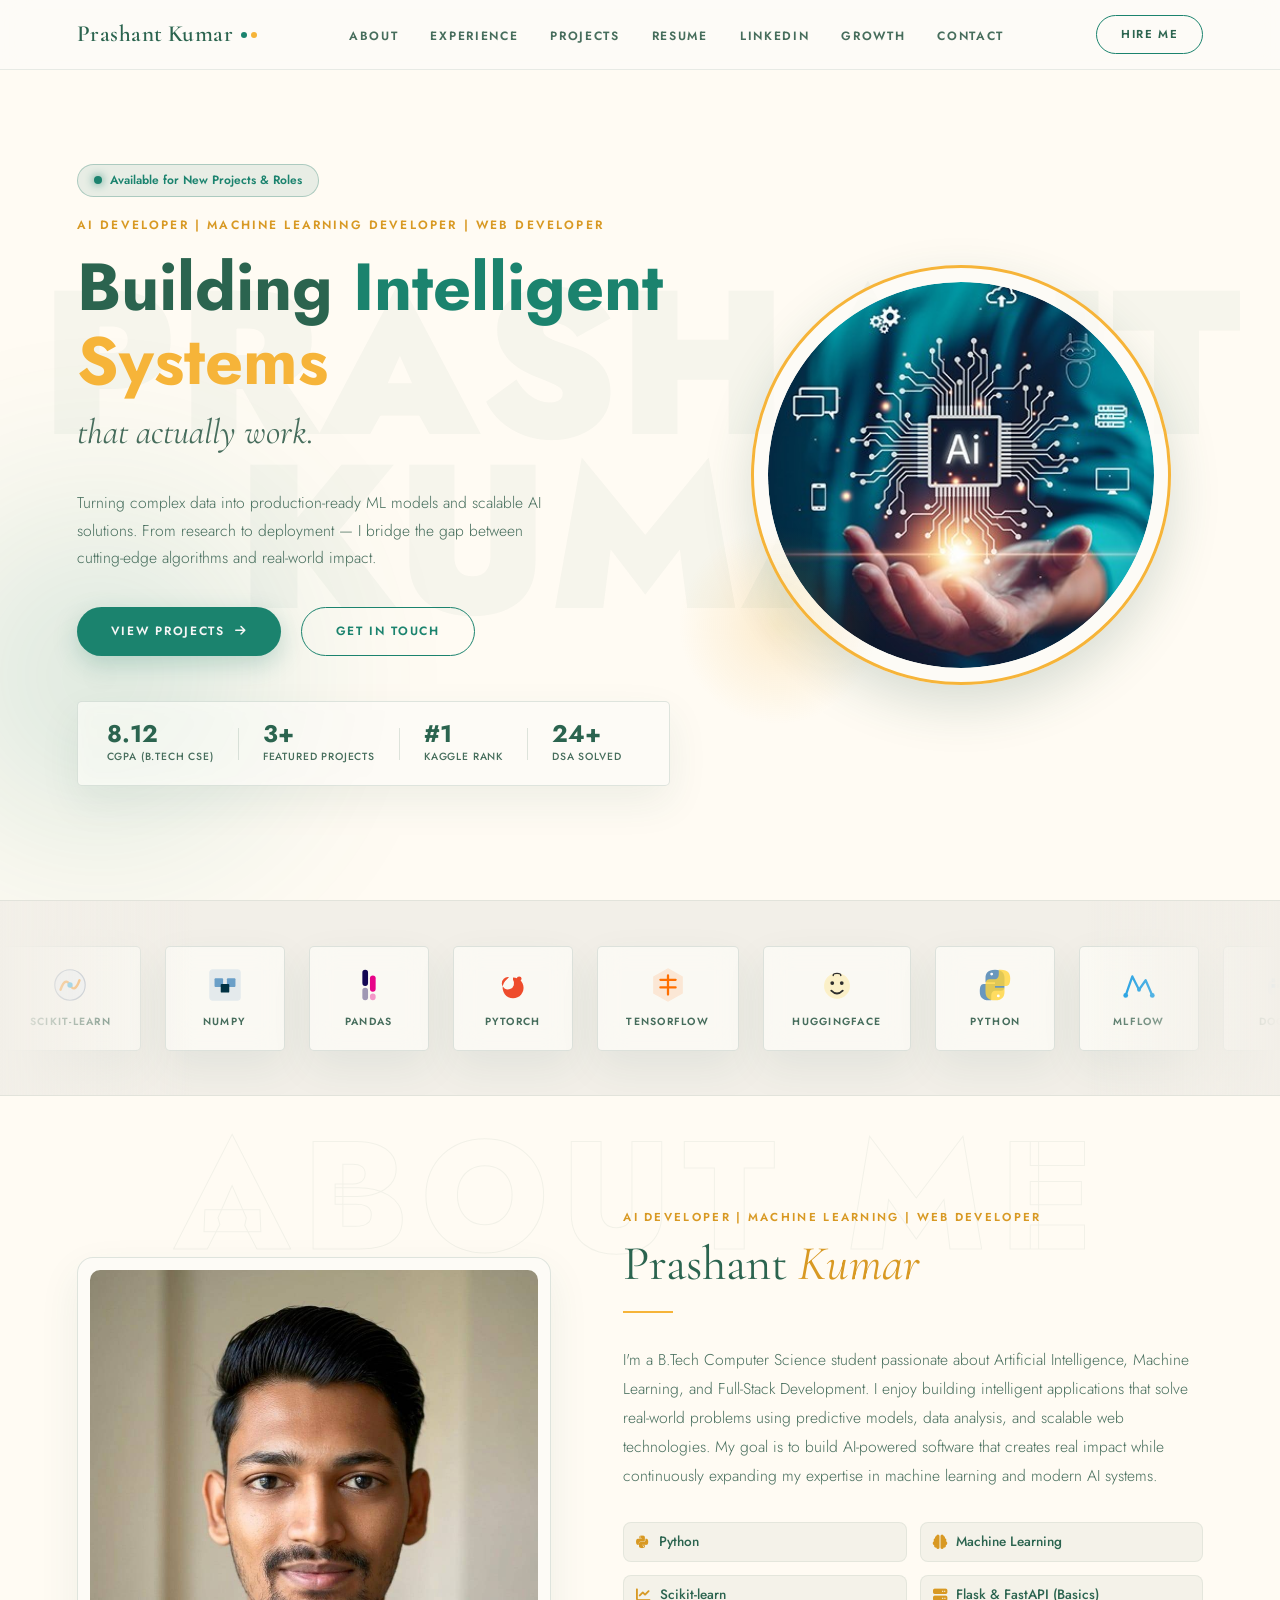
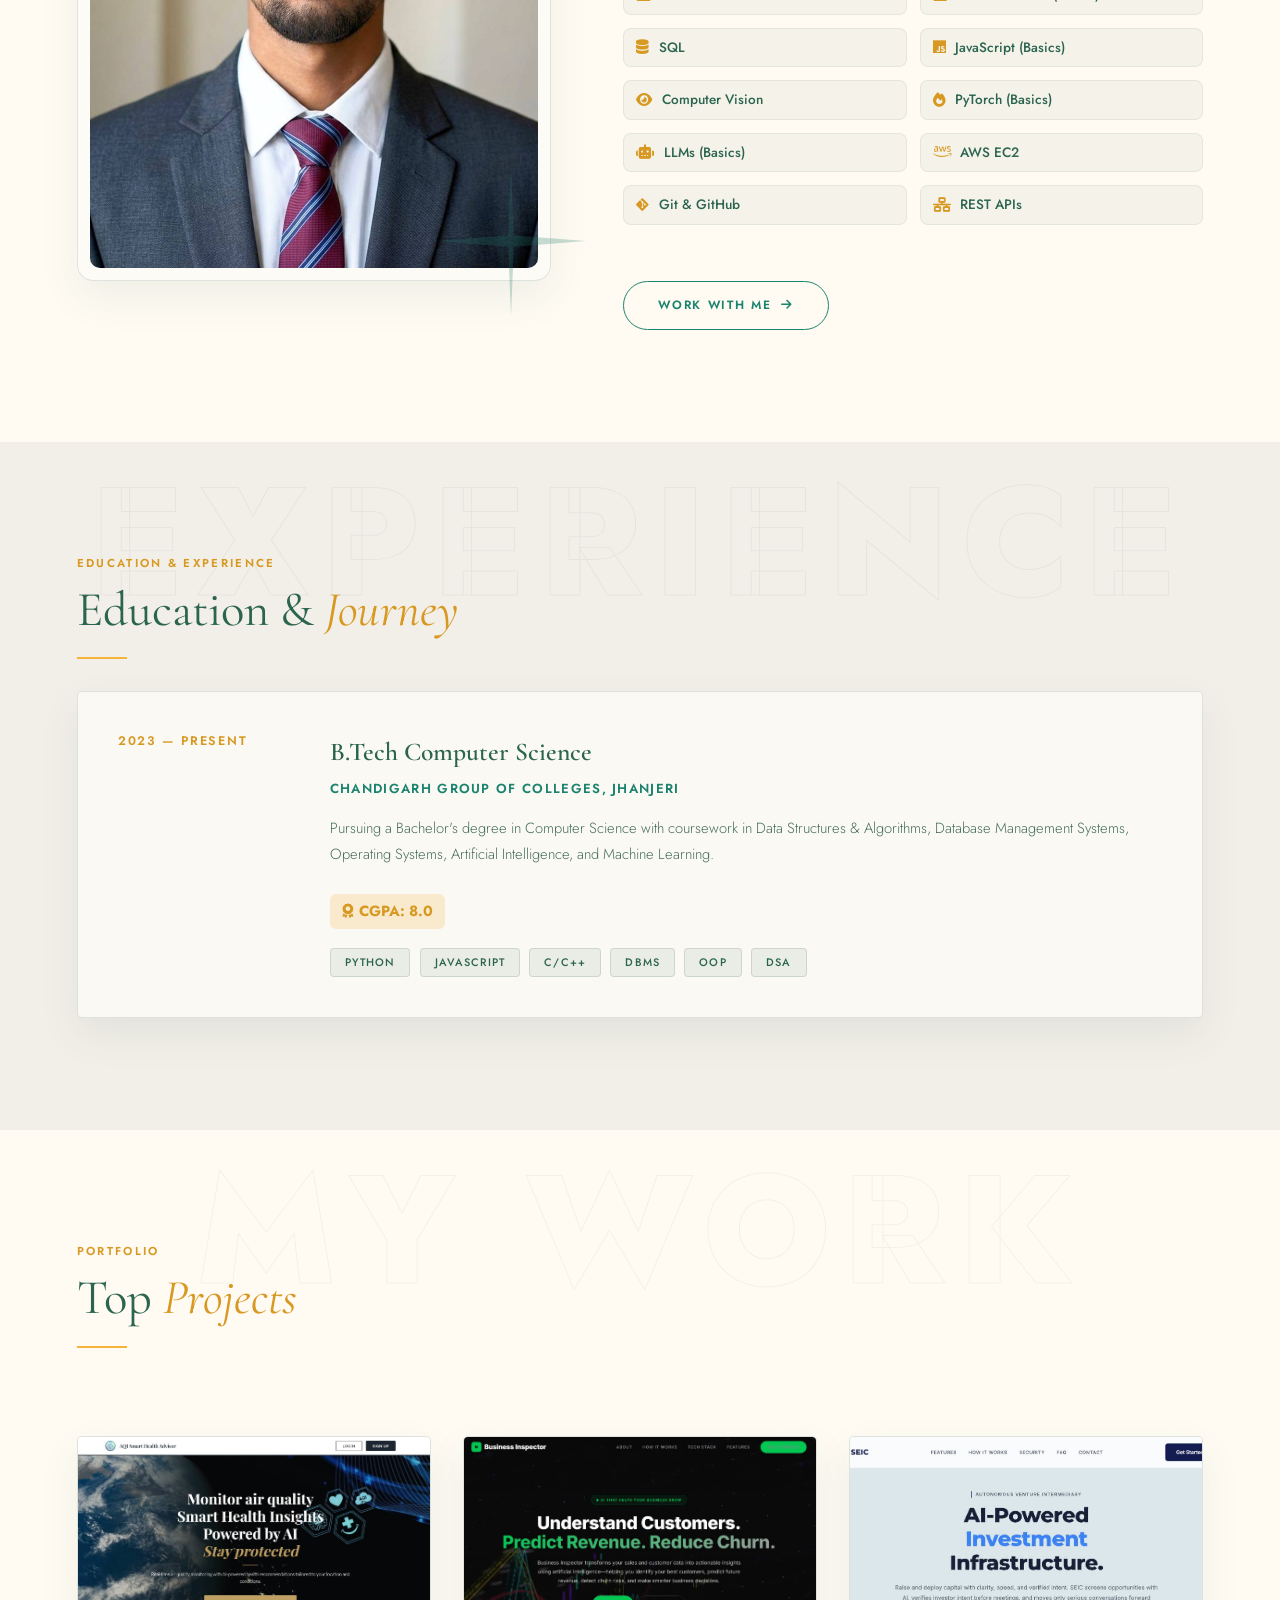
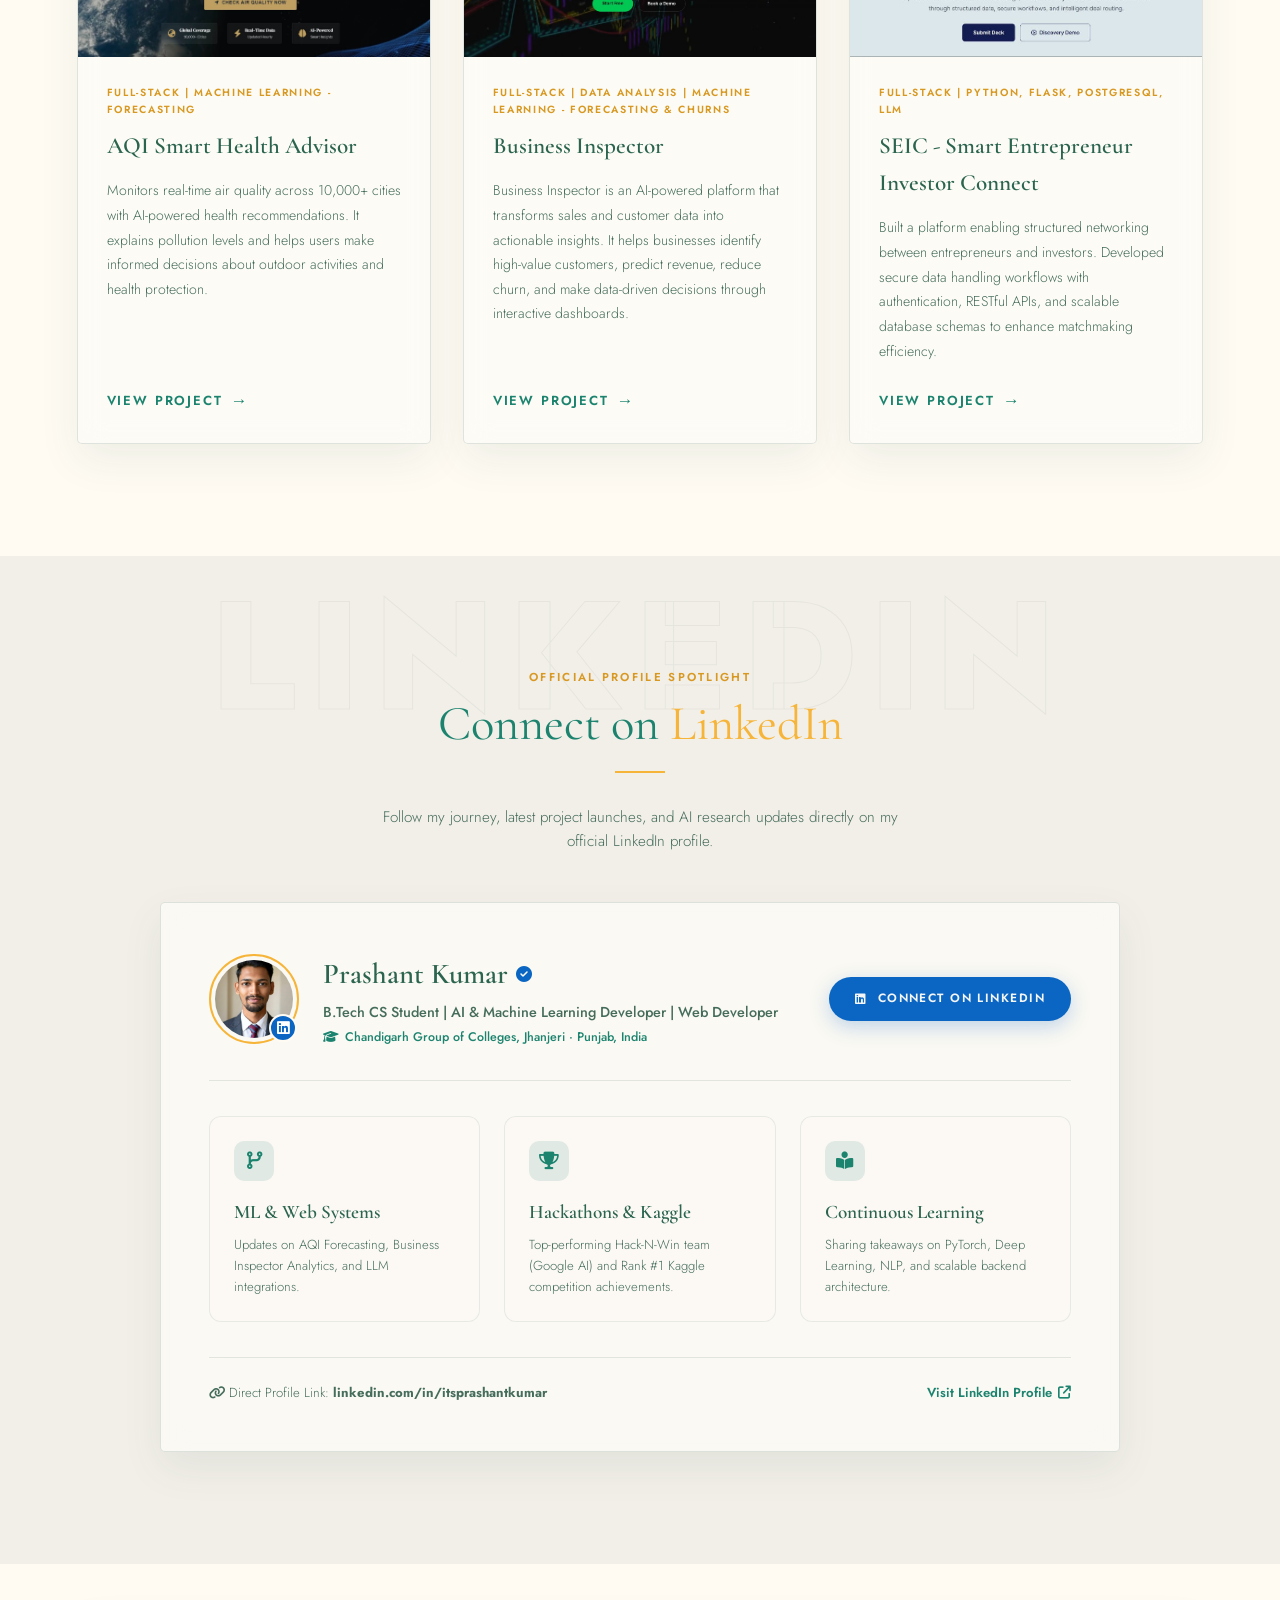
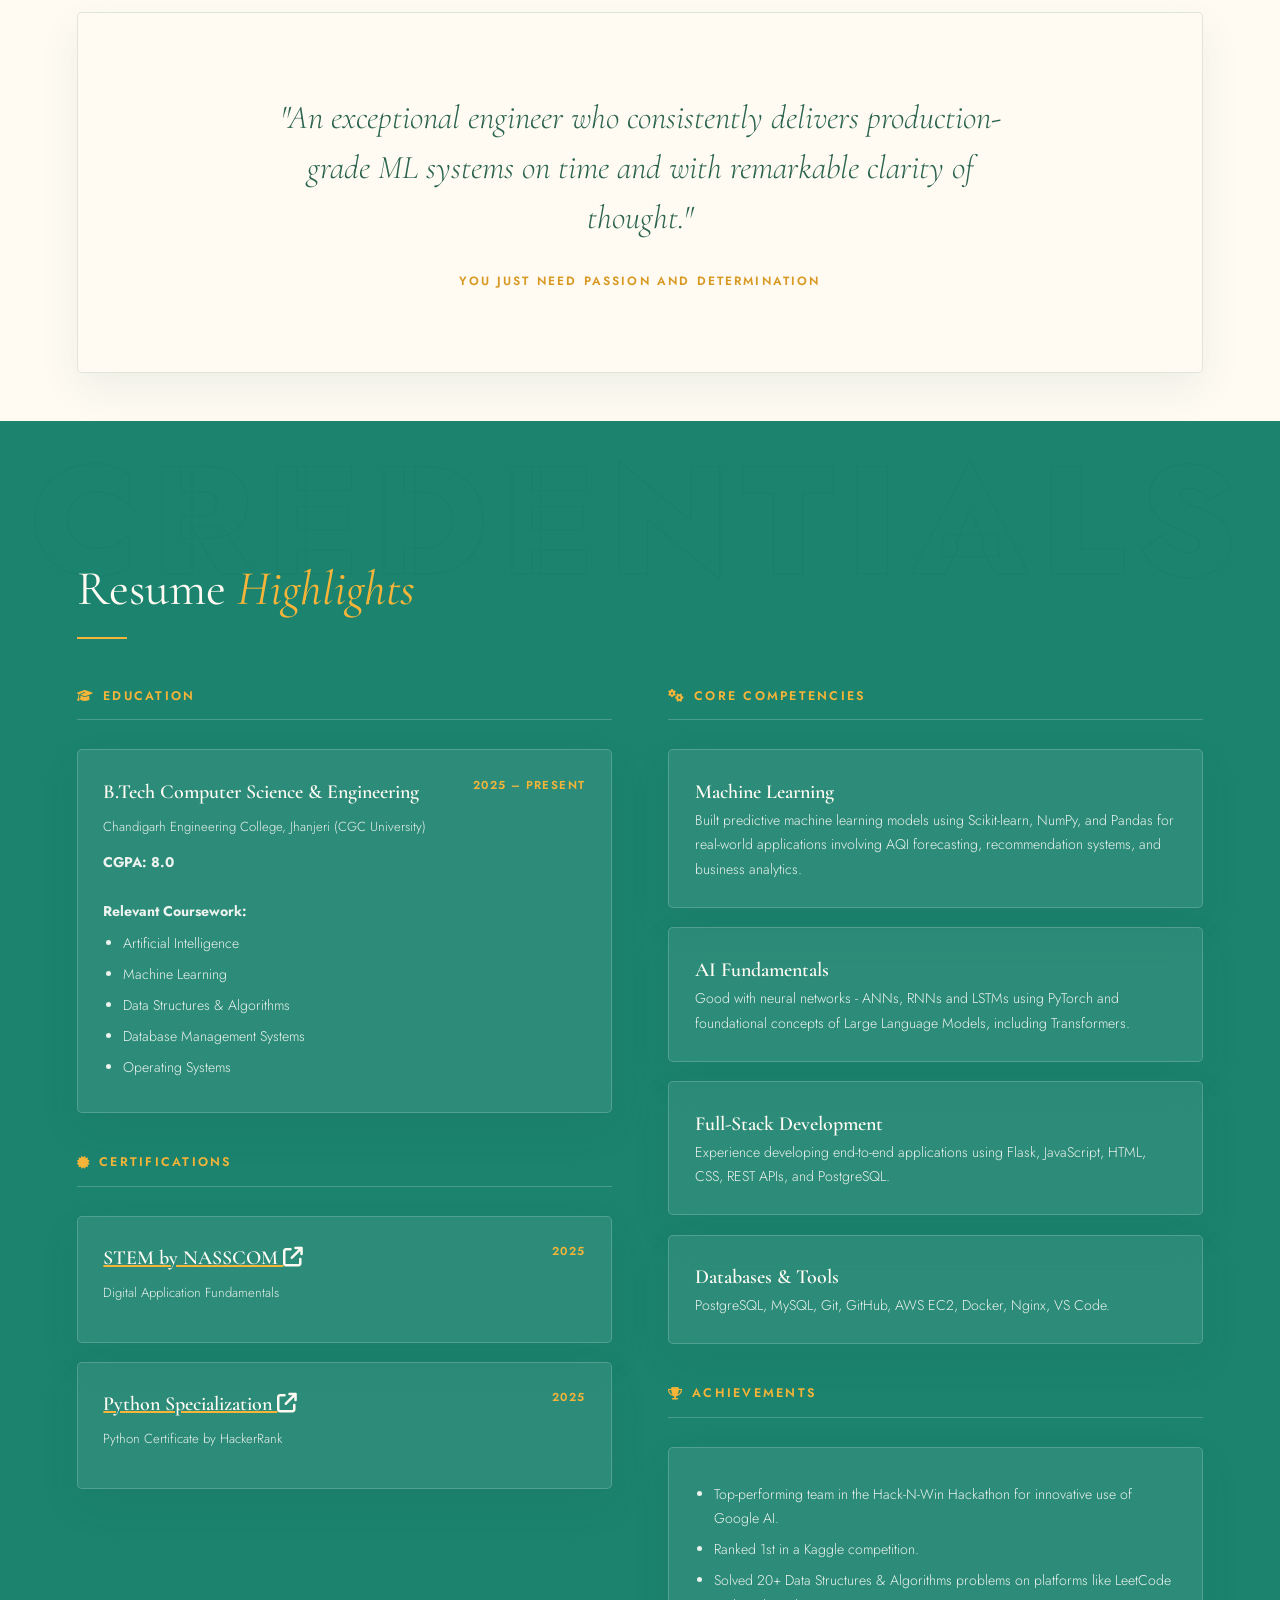
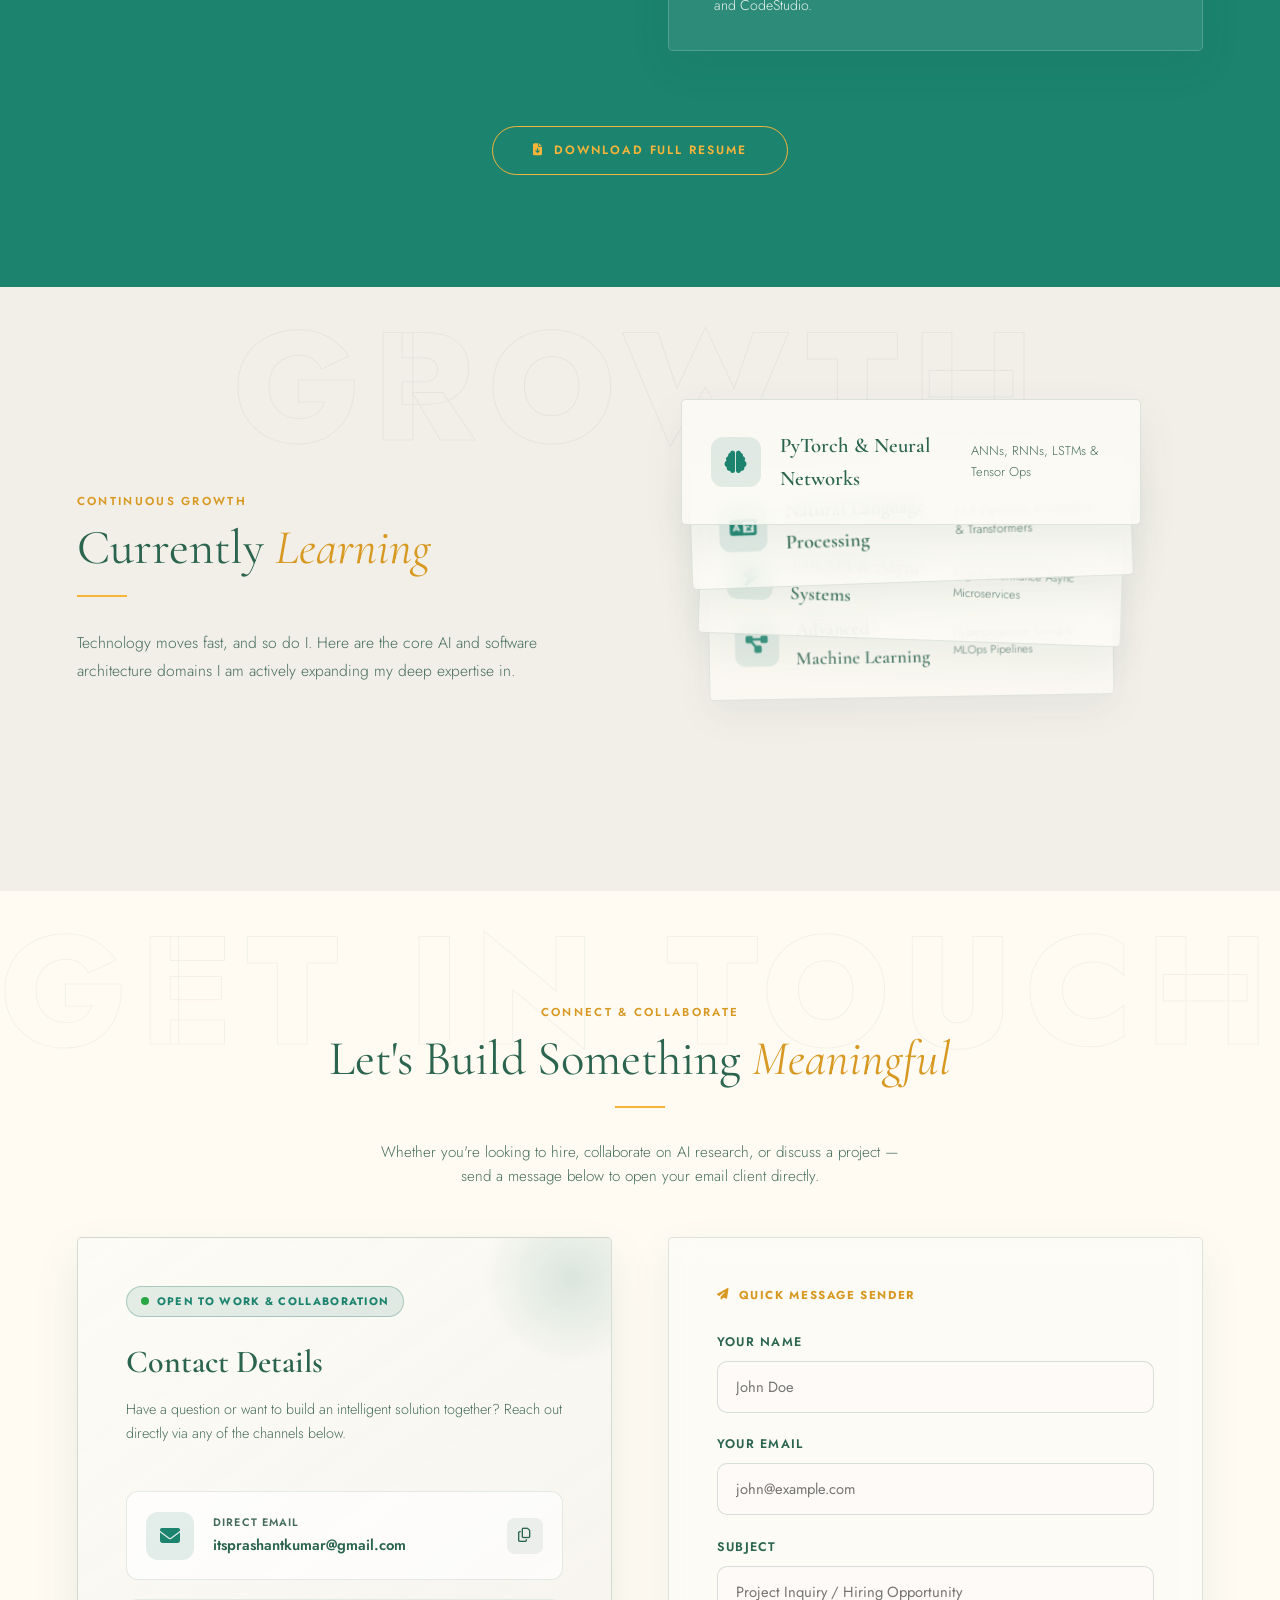
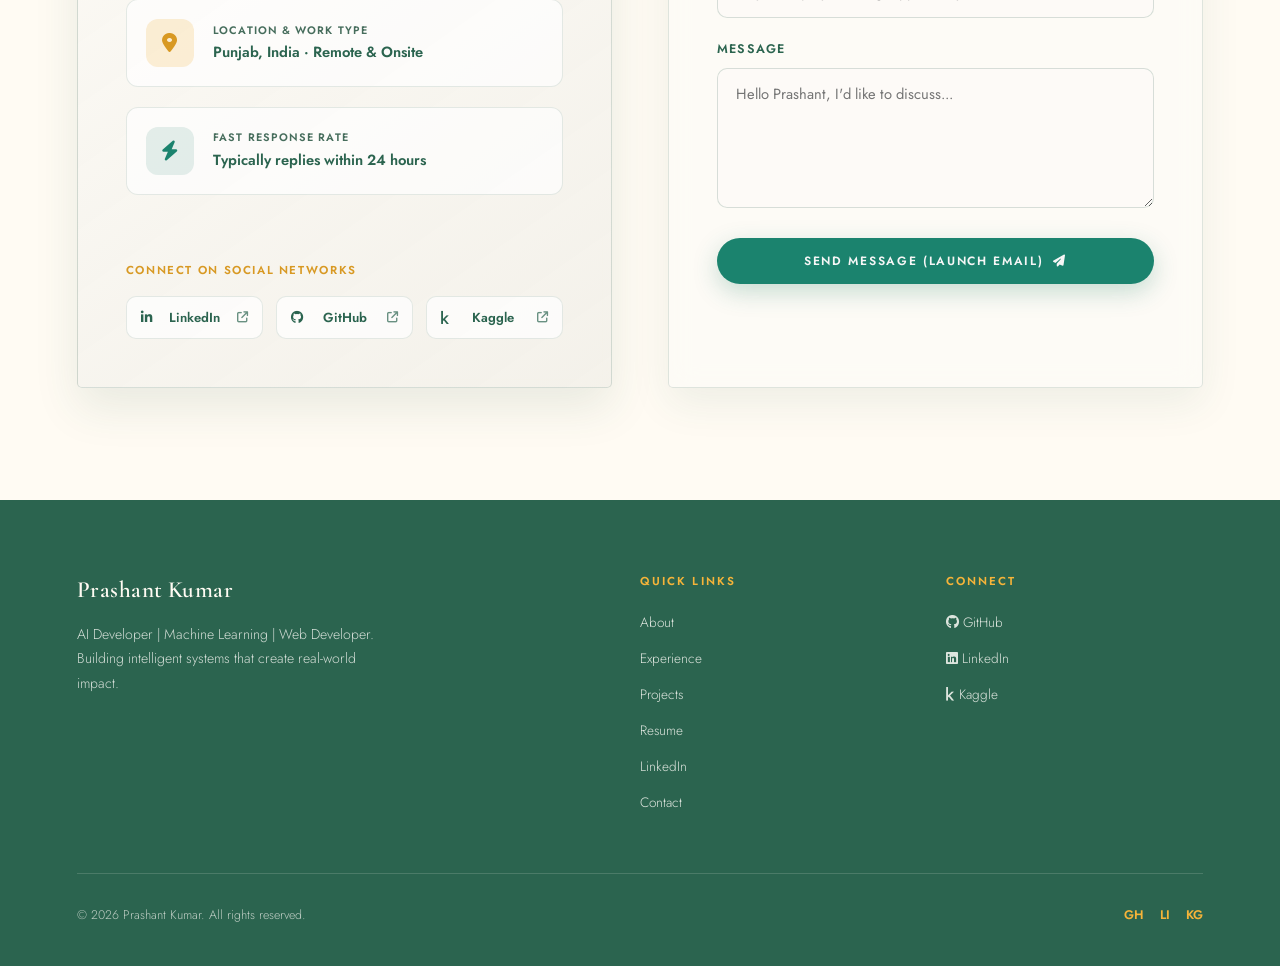
==== commit 860ad27d: "some changes" ====
--- a/index.html
+++ b/index.html
@@ -3,588 +3,805 @@
 <head>
   <meta charset="UTF-8" />
   <meta name="viewport" content="width=device-width, initial-scale=1.0" />
-  <title>Prashant Kumar | Portfolio</title>
-  <link rel="stylesheet" href="portfolio.css?v=2"/>
+  <title>Prashant Kumar | AI & ML Developer Portfolio</title>
+  <meta name="description" content="Portfolio of Prashant Kumar - AI Developer, Machine Learning Developer & Web Developer specializing in intelligent systems and scalable solutions." />
+  
+  <!-- Google Fonts -->
+  <link rel="preconnect" href="https://fonts.googleapis.com">
+  <link rel="preconnect" href="https://fonts.gstatic.com" crossorigin>
+  <link href="https://fonts.googleapis.com/css2?family=Cormorant+Garamond:ital,wght@0,300;0,400;0,600;1,300;1,400&family=Jost:wght@300;400;500;600;700&display=swap" rel="stylesheet" />
+  
+  <!-- FontAwesome 6 for Icons -->
+  <link rel="stylesheet" href="https://cdnjs.cloudflare.com/ajax/libs/font-awesome/6.5.2/css/all.min.css" />
+  
+  <link rel="stylesheet" href="portfolio.css?v=4" />
   <script src="portfolio.js" defer></script>
-  <link href="https://fonts.googleapis.com/css2?family=Cormorant+Garamond:ital,wght@0,300;0,400;0,600;1,300;1,400&family=Jost:wght@300;400;500;600&display=swap" rel="stylesheet" />
-
 </head>
 <body>
 
   <!-- ── NAV ───────────────────────────────── -->
   <nav id="navbar">
-    <a href="#" class="nav-logo">Prashant Kumar</a>
+    <a href="#home" class="nav-logo">
+      <span class="logo-text">Prashant Kumar</span>
+      <span class="logo-dots">
+        <span class="dot emerald"></span>
+        <span class="dot gold"></span>
+      </span>
+    </a>
     <ul class="nav-links" id="navLinks">
       <li><a href="#about">About</a></li>
       <li><a href="#experience">Experience</a></li>
       <li><a href="#projects">Projects</a></li>
       <li><a href="#resume">Resume</a></li>
+      <li><a href="#linkedin">LinkedIn</a></li>
+      <li><a href="#learning">Growth</a></li>
       <li><a href="#contact">Contact</a></li>
     </ul>
     <a href="#contact" class="nav-cta">Hire Me</a>
-    <div class="nav-toggle" id="navToggle" aria-label="Toggle menu">
+    <div class="nav-toggle" id="navToggle" aria-label="Toggle navigation menu">
       <span></span><span></span><span></span>
     </div>
   </nav>
 
-  <!-- ── HERO ──────────────────────────────── -->
-  <section class="hero" id="home">
-    <div class="hero-left">
-      <p class="hero-eyebrow">AI Developer | Machine Learning Developer | Web Developer</p>
-      <h1 class="hero-heading">
-        Building <em>Intelligent</em><br>Systems
-      </h1>
-      <p class="hero-sub">that actually work.</p>
-      <p class="hero-desc">
-        Turning complex data into production-ready ML models and scalable AI solutions. From research to deployment — I bridge the gap between cutting-edge algorithms and real-world impact.
-      </p>
-      <div class="hero-btns">
-        <a href="#projects" class="btn-primary">View Projects →</a>
-        <a href="#contact" class="btn-secondary">Get in Touch</a>
-      </div>
-      <div class="hero-burst"></div>
+  <!-- ── MAIN CONTENT WRAPPER WITH AMBIENT LIGHTING ── -->
+  <main class="main-content">
+
+    <!-- Ambient Glow Orbs -->
+    <div class="glow-orb emerald-glow orb-1"></div>
+    <div class="glow-orb gold-glow orb-2"></div>
+    <div class="glow-orb emerald-glow orb-3"></div>
+
+    <!-- ── HERO ──────────────────────────────── -->
+    <section class="hero" id="home">
+      <div class="hero-bg-name-wrapper">
+        <span class="bg-name-first">PRASHANT</span>
+        <span class="bg-name-last">KUMAR</span>
+      </div>
+
+      <div class="hero-left">
+        <div class="hero-badge">
+          <span class="badge-dot"></span>
+          Available for New Projects &amp; Roles
+        </div>
+        <p class="hero-eyebrow">AI Developer | Machine Learning Developer | Web Developer</p>
+        <h1 class="hero-heading">
+          Building <span class="text-emerald">Intelligent</span><br>
+          <span class="text-gold">Systems</span>
+        </h1>
+        <p class="hero-sub">that actually work.</p>
+        <p class="hero-desc">
+          Turning complex data into production-ready ML models and scalable AI solutions. From research to deployment — I bridge the gap between cutting-edge algorithms and real-world impact.
+        </p>
+
+        <div class="hero-btns">
+          <a href="#projects" class="btn-primary">
+            <span>View Projects</span>
+            <i class="fa-solid fa-arrow-right"></i>
+          </a>
+          <a href="#contact" class="btn-secondary">
+            <span>Get in Touch</span>
+          </a>
+        </div>
+
+        <div class="hero-stats">
+          <div class="stat-item">
+            <span class="stat-number" data-target="8.12">8.12</span>
+            <span class="stat-label">CGPA (B.Tech CSE)</span>
+          </div>
+          <div class="stat-divider"></div>
+          <div class="stat-item">
+            <span class="stat-number" data-target="3">3+</span>
+            <span class="stat-label">Featured Projects</span>
+          </div>
+          <div class="stat-divider"></div>
+          <div class="stat-item">
+            <span class="stat-number" data-target="1">#1</span>
+            <span class="stat-label">Kaggle Rank</span>
+          </div>
+          <div class="stat-divider"></div>
+          <div class="stat-item">
+            <span class="stat-number" data-target="24">24+</span>
+            <span class="stat-label">DSA Solved</span>
+          </div>
+        </div>
+      </div>
+
+      <div class="hero-right">
+        <div class="hero-img-card glass-card">
+          <div class="hero-img-wrap">
+            <img src="images/hero_img1.jpg" alt="Prashant Kumar Hero Image" />
+          </div>
+        </div>
+        <div class="hero-burst"></div>
+      </div>
+    </section>
+
+    <!-- ── TECH MARQUEE STRIP ────────────────── -->
+    <div class="tech-strip">
+      <div class="tech-track" id="techTrack">
+        <!-- === SET 1 === -->
+        <div class="tech-badge glass-card">
+          <svg viewBox="0 0 40 40" fill="none" xmlns="http://www.w3.org/2000/svg">
+            <circle cx="20" cy="20" r="16" fill="#EDF2F7" stroke="#A0AEC0" stroke-width="1.2"/>
+            <path d="M10 25 Q15 11 20 20 Q25 29 30 15" stroke="#F7931E" stroke-width="2.5" fill="none" stroke-linecap="round"/>
+            <circle cx="20" cy="20" r="2.8" fill="#29ABE2"/>
+          </svg>
+          <span>Scikit-Learn</span>
+        </div>
+        <div class="tech-badge glass-card">
+          <svg viewBox="0 0 40 40" fill="none" xmlns="http://www.w3.org/2000/svg">
+            <rect x="4" y="4" width="32" height="32" rx="3" fill="#4B8BBE" opacity="0.12" stroke="#4B8BBE" stroke-width="1.2"/>
+            <rect x="9" y="13" width="9" height="9" rx="1" fill="#4B8BBE" opacity="0.8"/>
+            <rect x="22" y="13" width="9" height="9" rx="1" fill="#4B8BBE" opacity="0.8"/>
+            <rect x="15.5" y="19" width="9" height="9" rx="1" fill="#013243"/>
+          </svg>
+          <span>NumPy</span>
+        </div>
+        <div class="tech-badge glass-card">
+          <svg viewBox="0 0 40 40" fill="none" xmlns="http://www.w3.org/2000/svg">
+            <rect x="13" y="4" width="6" height="17" rx="3" fill="#130754"/>
+            <rect x="21" y="10" width="6" height="17" rx="3" fill="#E70488"/>
+            <rect x="13" y="23" width="6" height="13" rx="3" fill="#130754" opacity="0.4"/>
+            <rect x="21" y="29" width="6" height="7" rx="3" fill="#E70488" opacity="0.4"/>
+          </svg>
+          <span>Pandas</span>
+        </div>
+        <div class="tech-badge glass-card">
+          <svg viewBox="0 0 40 40" fill="none" xmlns="http://www.w3.org/2000/svg">
+            <path d="M20 4 L20 12 A11 11 0 1 1 11.8 15.8 L15.8 11.8 A6.5 6.5 0 1 0 20 14.5 L20 4Z" fill="#EE4C2C"/>
+            <circle cx="26.5" cy="13.5" r="2.5" fill="#EE4C2C"/>
+          </svg>
+          <span>PyTorch</span>
+        </div>
+        <div class="tech-badge glass-card">
+          <svg viewBox="0 0 40 40" fill="none" xmlns="http://www.w3.org/2000/svg">
+            <polygon points="20,3 35,11.5 35,28.5 20,37 5,28.5 5,11.5" fill="#FF6F00" opacity="0.12" stroke="#FF6F00" stroke-width="1.2"/>
+            <path d="M20 10 L20 30 M12 14.5 L28 14.5 M12 22.5 L28 22.5" stroke="#FF6F00" stroke-width="2.4" stroke-linecap="round"/>
+          </svg>
+          <span>TensorFlow</span>
+        </div>
+        <div class="tech-badge glass-card">
+          <svg viewBox="0 0 40 40" fill="none" xmlns="http://www.w3.org/2000/svg">
+            <circle cx="20" cy="21" r="13" fill="#FFD21E" opacity="0.2" stroke="#FFD21E" stroke-width="1.2"/>
+            <circle cx="15" cy="18" r="2" fill="#2D2D2D"/>
+            <circle cx="25" cy="18" r="2" fill="#2D2D2D"/>
+            <path d="M14 26 Q20 32 26 26" stroke="#2D2D2D" stroke-width="2" fill="none" stroke-linecap="round"/>
+            <path d="M16 10 C16 7 24 7 24 10" stroke="#2D2D2D" stroke-width="1.5" fill="none" stroke-linecap="round"/>
+          </svg>
+          <span>HuggingFace</span>
+        </div>
+        <div class="tech-badge glass-card">
+          <svg viewBox="0 0 40 40" fill="none" xmlns="http://www.w3.org/2000/svg">
+            <path d="M20 4C12 4 10 8 10 13L10 17L20 17L20 19L8 19C5 19 4 22 4 27C4 32 6 36 14 36L16 36L16 31C16 28 18 26 20 26L26 26C29 26 30 24 30 21L30 13C30 8 28 4 20 4Z" fill="#3776AB" opacity="0.75"/>
+            <path d="M20 36C28 36 30 32 30 27L30 23L20 23L20 21L32 21C35 21 36 18 36 13C36 8 34 4 26 4L24 4L24 9C24 12 22 14 20 14L14 14C11 14 10 17 10 20L10 27C10 32 12 36 20 36Z" fill="#FFD43B" opacity="0.8"/>
+            <circle cx="16.5" cy="8.5" r="1.5" fill="white"/>
+            <circle cx="23.5" cy="31.5" r="1.5" fill="white"/>
+          </svg>
+          <span>Python</span>
+        </div>
+        <div class="tech-badge glass-card">
+          <svg viewBox="0 0 40 40" fill="none" xmlns="http://www.w3.org/2000/svg">
+            <path d="M6 31 L13 11 L20 25 L27 15 L34 31" stroke="#0194E2" stroke-width="2.4" fill="none" stroke-linecap="round" stroke-linejoin="round"/>
+            <circle cx="6"  cy="31" r="2.5" fill="#0194E2"/>
+            <circle cx="34" cy="31" r="2.5" fill="#0194E2"/>
+            <circle cx="20" cy="25" r="2"   fill="#0194E2"/>
+          </svg>
+          <span>MLflow</span>
+        </div>
+        <div class="tech-badge glass-card">
+          <svg viewBox="0 0 40 40" fill="none" xmlns="http://www.w3.org/2000/svg">
+            <rect x="5" y="16" width="22" height="14" rx="3" fill="#2496ED" opacity="0.15" stroke="#2496ED" stroke-width="1.2"/>
+            <rect x="8"  y="19" width="4" height="4" rx="0.5" fill="#2496ED"/>
+            <rect x="14" y="19" width="4" height="4" rx="0.5" fill="#2496ED"/>
+            <rect x="20" y="19" width="4" height="4" rx="0.5" fill="#2496ED"/>
+            <rect x="8"  y="13" width="4" height="4" rx="0.5" fill="#2496ED" opacity="0.6"/>
+            <rect x="14" y="13" width="4" height="4" rx="0.5" fill="#2496ED" opacity="0.6"/>
+            <path d="M30 22 C34 22 36 19 34 16 C33 14 30 14 29 15" stroke="#2496ED" stroke-width="1.4" fill="none" stroke-linecap="round"/>
+          </svg>
+          <span>Docker</span>
+        </div>
+        <div class="tech-badge glass-card">
+          <svg viewBox="0 0 40 40" fill="none" xmlns="http://www.w3.org/2000/svg">
+            <path d="M12 26 C8 24 6 20 8 16 C9 13 12 11 15 11.5 C16 9 18 7 21 7 C25 7 28 10 28 14 C30 14 33 16 33 19 C33 22 30 24 28 24 L12 24Z" fill="#FF9900" opacity="0.15" stroke="#FF9900" stroke-width="1.2"/>
+            <path d="M10 30 Q20 35 30 30" stroke="#FF9900" stroke-width="2" fill="none" stroke-linecap="round"/>
+            <path d="M27 28 L30 30 L28 33" stroke="#FF9900" stroke-width="1.5" fill="none" stroke-linecap="round" stroke-linejoin="round"/>
+          </svg>
+          <span>AWS</span>
+        </div>
+        <div class="tech-badge glass-card">
+          <svg viewBox="0 0 40 40" fill="none" xmlns="http://www.w3.org/2000/svg">
+            <circle cx="12" cy="20" r="5" fill="none" stroke="#1C3A2F" stroke-width="2"/>
+            <circle cx="28" cy="20" r="5" fill="none" stroke="#1C3A2F" stroke-width="2"/>
+            <line x1="17" y1="20" x2="23" y2="20" stroke="#1C3A2F" stroke-width="2.5" stroke-linecap="round"/>
+            <line x1="7"  y1="20" x2="4"  y2="20" stroke="#1C3A2F" stroke-width="2" stroke-linecap="round"/>
+            <line x1="33" y1="20" x2="36" y2="20" stroke="#1C3A2F" stroke-width="2" stroke-linecap="round"/>
+          </svg>
+          <span>LangChain</span>
+        </div>
+        <div class="tech-badge glass-card">
+          <svg viewBox="0 0 40 40" fill="none" xmlns="http://www.w3.org/2000/svg">
+            <circle cx="20" cy="20" r="15" fill="#009688" opacity="0.12" stroke="#009688" stroke-width="1.2"/>
+            <path d="M22 8 L14 22 L20 22 L18 32 L26 18 L20 18 Z" fill="#009688"/>
+          </svg>
+          <span>FastAPI</span>
+        </div>
+
+        <!-- === SET 2 (Duplicate for Seamless Loop) === -->
+        <div class="tech-badge glass-card">
+          <svg viewBox="0 0 40 40" fill="none" xmlns="http://www.w3.org/2000/svg">
+            <circle cx="20" cy="20" r="16" fill="#EDF2F7" stroke="#A0AEC0" stroke-width="1.2"/>
+            <path d="M10 25 Q15 11 20 20 Q25 29 30 15" stroke="#F7931E" stroke-width="2.5" fill="none" stroke-linecap="round"/>
+            <circle cx="20" cy="20" r="2.8" fill="#29ABE2"/>
+          </svg>
+          <span>Scikit-Learn</span>
+        </div>
+        <div class="tech-badge glass-card">
+          <svg viewBox="0 0 40 40" fill="none" xmlns="http://www.w3.org/2000/svg">
+            <rect x="4" y="4" width="32" height="32" rx="3" fill="#4B8BBE" opacity="0.12" stroke="#4B8BBE" stroke-width="1.2"/>
+            <rect x="9" y="13" width="9" height="9" rx="1" fill="#4B8BBE" opacity="0.8"/>
+            <rect x="22" y="13" width="9" height="9" rx="1" fill="#4B8BBE" opacity="0.8"/>
+            <rect x="15.5" y="19" width="9" height="9" rx="1" fill="#013243"/>
+          </svg>
+          <span>NumPy</span>
+        </div>
+        <div class="tech-badge glass-card">
+          <svg viewBox="0 0 40 40" fill="none" xmlns="http://www.w3.org/2000/svg">
+            <rect x="13" y="4" width="6" height="17" rx="3" fill="#130754"/>
+            <rect x="21" y="10" width="6" height="17" rx="3" fill="#E70488"/>
+            <rect x="13" y="23" width="6" height="13" rx="3" fill="#130754" opacity="0.4"/>
+            <rect x="21" y="29" width="6" height="7" rx="3" fill="#E70488" opacity="0.4"/>
+          </svg>
+          <span>Pandas</span>
+        </div>
+        <div class="tech-badge glass-card">
+          <svg viewBox="0 0 40 40" fill="none" xmlns="http://www.w3.org/2000/svg">
+            <path d="M20 4 L20 12 A11 11 0 1 1 11.8 15.8 L15.8 11.8 A6.5 6.5 0 1 0 20 14.5 L20 4Z" fill="#EE4C2C"/>
+            <circle cx="26.5" cy="13.5" r="2.5" fill="#EE4C2C"/>
+          </svg>
+          <span>PyTorch</span>
+        </div>
+        <div class="tech-badge glass-card">
+          <svg viewBox="0 0 40 40" fill="none" xmlns="http://www.w3.org/2000/svg">
+            <polygon points="20,3 35,11.5 35,28.5 20,37 5,28.5 5,11.5" fill="#FF6F00" opacity="0.12" stroke="#FF6F00" stroke-width="1.2"/>
+            <path d="M20 10 L20 30 M12 14.5 L28 14.5 M12 22.5 L28 22.5" stroke="#FF6F00" stroke-width="2.4" stroke-linecap="round"/>
+          </svg>
+          <span>TensorFlow</span>
+        </div>
+        <div class="tech-badge glass-card">
+          <svg viewBox="0 0 40 40" fill="none" xmlns="http://www.w3.org/2000/svg">
+            <circle cx="20" cy="21" r="13" fill="#FFD21E" opacity="0.2" stroke="#FFD21E" stroke-width="1.2"/>
+            <circle cx="15" cy="18" r="2" fill="#2D2D2D"/>
+            <circle cx="25" cy="18" r="2" fill="#2D2D2D"/>
+            <path d="M14 26 Q20 32 26 26" stroke="#2D2D2D" stroke-width="2" fill="none" stroke-linecap="round"/>
+            <path d="M16 10 C16 7 24 7 24 10" stroke="#2D2D2D" stroke-width="1.5" fill="none" stroke-linecap="round"/>
+          </svg>
+          <span>HuggingFace</span>
+        </div>
+        <div class="tech-badge glass-card">
+          <svg viewBox="0 0 40 40" fill="none" xmlns="http://www.w3.org/2000/svg">
+            <path d="M20 4C12 4 10 8 10 13L10 17L20 17L20 19L8 19C5 19 4 22 4 27C4 32 6 36 14 36L16 36L16 31C16 28 18 26 20 26L26 26C29 26 30 24 30 21L30 13C30 8 28 4 20 4Z" fill="#3776AB" opacity="0.75"/>
+            <path d="M20 36C28 36 30 32 30 27L30 23L20 23L20 21L32 21C35 21 36 18 36 13C36 8 34 4 26 4L24 4L24 9C24 12 22 14 20 14L14 14C11 14 10 17 10 20L10 27C10 32 12 36 20 36Z" fill="#FFD43B" opacity="0.8"/>
+            <circle cx="16.5" cy="8.5" r="1.5" fill="white"/>
+            <circle cx="23.5" cy="31.5" r="1.5" fill="white"/>
+          </svg>
+          <span>Python</span>
+        </div>
+        <div class="tech-badge glass-card">
+          <svg viewBox="0 0 40 40" fill="none" xmlns="http://www.w3.org/2000/svg">
+            <path d="M6 31 L13 11 L20 25 L27 15 L34 31" stroke="#0194E2" stroke-width="2.4" fill="none" stroke-linecap="round" stroke-linejoin="round"/>
+            <circle cx="6"  cy="31" r="2.5" fill="#0194E2"/>
+            <circle cx="34" cy="31" r="2.5" fill="#0194E2"/>
+            <circle cx="20" cy="25" r="2"   fill="#0194E2"/>
+          </svg>
+          <span>MLflow</span>
+        </div>
+        <div class="tech-badge glass-card">
+          <svg viewBox="0 0 40 40" fill="none" xmlns="http://www.w3.org/2000/svg">
+            <rect x="5" y="16" width="22" height="14" rx="3" fill="#2496ED" opacity="0.15" stroke="#2496ED" stroke-width="1.2"/>
+            <rect x="8"  y="19" width="4" height="4" rx="0.5" fill="#2496ED"/>
+            <rect x="14" y="19" width="4" height="4" rx="0.5" fill="#2496ED"/>
+            <rect x="20" y="19" width="4" height="4" rx="0.5" fill="#2496ED"/>
+            <rect x="8"  y="13" width="4" height="4" rx="0.5" fill="#2496ED" opacity="0.6"/>
+            <rect x="14" y="13" width="4" height="4" rx="0.5" fill="#2496ED" opacity="0.6"/>
+            <path d="M30 22 C34 22 36 19 34 16 C33 14 30 14 29 15" stroke="#2496ED" stroke-width="1.4" fill="none" stroke-linecap="round"/>
+          </svg>
+          <span>Docker</span>
+        </div>
+        <div class="tech-badge glass-card">
+          <svg viewBox="0 0 40 40" fill="none" xmlns="http://www.w3.org/2000/svg">
+            <path d="M12 26 C8 24 6 20 8 16 C9 13 12 11 15 11.5 C16 9 18 7 21 7 C25 7 28 10 28 14 C30 14 33 16 33 19 C33 22 30 24 28 24 L12 24Z" fill="#FF9900" opacity="0.15" stroke="#FF9900" stroke-width="1.2"/>
+            <path d="M10 30 Q20 35 30 30" stroke="#FF9900" stroke-width="2" fill="none" stroke-linecap="round"/>
+            <path d="M27 28 L30 30 L28 33" stroke="#FF9900" stroke-width="1.5" fill="none" stroke-linecap="round" stroke-linejoin="round"/>
+          </svg>
+          <span>AWS</span>
+        </div>
+        <div class="tech-badge glass-card">
+          <svg viewBox="0 0 40 40" fill="none" xmlns="http://www.w3.org/2000/svg">
+            <circle cx="12" cy="20" r="5" fill="none" stroke="#1C3A2F" stroke-width="2"/>
+            <circle cx="28" cy="20" r="5" fill="none" stroke="#1C3A2F" stroke-width="2"/>
+            <line x1="17" y1="20" x2="23" y2="20" stroke="#1C3A2F" stroke-width="2.5" stroke-linecap="round"/>
+            <line x1="7"  y1="20" x2="4"  y2="20" stroke="#1C3A2F" stroke-width="2" stroke-linecap="round"/>
+            <line x1="33" y1="20" x2="36" y2="20" stroke="#1C3A2F" stroke-width="2" stroke-linecap="round"/>
+          </svg>
+          <span>LangChain</span>
+        </div>
+        <div class="tech-badge glass-card">
+          <svg viewBox="0 0 40 40" fill="none" xmlns="http://www.w3.org/2000/svg">
+            <circle cx="20" cy="20" r="15" fill="#009688" opacity="0.12" stroke="#009688" stroke-width="1.2"/>
+            <path d="M22 8 L14 22 L20 22 L18 32 L26 18 L20 18 Z" fill="#009688"/>
+          </svg>
+          <span>FastAPI</span>
+        </div>
+      </div>
     </div>
-    <div class="hero-right">
-      <div class="hero-img-wrap">
-        <img src="images/hero_img1.jpg">
-      </div>
+
+    <!-- ── ABOUT ──────────────────────────────── -->
+    <section class="section about" id="about">
+      <div class="about-bg-title-wrapper">
+        <span class="about-bg-title">ABOUT ME</span>
+      </div>
+      <div class="about-img-wrap reveal">
+        <div class="about-img-card glass-card">
+          <img src="images/profile_photo.jpg" alt="Prashant Kumar Profile Photo" />
+        </div>
+        <div class="about-burst"></div>
+      </div>
+      <div class="about-content reveal">
+        <p class="section-label">AI Developer | Machine Learning | Web Developer</p>
+        <h2 class="section-title">Prashant <em>Kumar</em></h2>
+        <div class="divider"></div>
+        <p class="about-body">
+          I'm a B.Tech Computer Science student passionate about Artificial Intelligence, Machine Learning, and Full-Stack Development. I enjoy building intelligent applications that solve real-world problems using predictive models, data analysis, and scalable web technologies. My goal is to build AI-powered software that creates real impact while continuously expanding my expertise in machine learning and modern AI systems.
+        </p>
+        <div class="skills-grid">
+          <div class="skill-item"><i class="fa-brands fa-python"></i> Python</div>
+          <div class="skill-item"><i class="fa-solid fa-brain"></i> Machine Learning</div>
+          <div class="skill-item"><i class="fa-solid fa-chart-line"></i> Scikit-learn</div>
+          <div class="skill-item"><i class="fa-solid fa-server"></i> Flask &amp; FastAPI (Basics)</div>
+          <div class="skill-item"><i class="fa-solid fa-database"></i> SQL</div>
+          <div class="skill-item"><i class="fa-brands fa-js"></i> JavaScript (Basics)</div>
+          <div class="skill-item"><i class="fa-solid fa-eye"></i> Computer Vision</div>
+          <div class="skill-item"><i class="fa-solid fa-fire"></i> PyTorch (Basics)</div>
+          <div class="skill-item"><i class="fa-solid fa-robot"></i> LLMs (Basics)</div>
+          <div class="skill-item"><i class="fa-brands fa-aws"></i> AWS EC2</div>
+          <div class="skill-item"><i class="fa-brands fa-git-alt"></i> Git &amp; GitHub</div>
+          <div class="skill-item"><i class="fa-solid fa-network-wired"></i> REST APIs</div>
+        </div>
+        <a href="#contact" class="btn-secondary" style="margin-top:1.5rem;display:inline-flex;">
+          <span>Work with me</span>
+          <i class="fa-solid fa-arrow-right"></i>
+        </a>
+      </div>
+    </section>
+
+    <!-- ── EXPERIENCE & EDUCATION ────────────────── -->
+    <section class="section experience" id="experience">
+      <div class="exp-bg-title-wrapper">
+        <span class="exp-bg-title">EXPERIENCE</span>
+      </div>
+      <div class="container">
+        <p class="section-label reveal">Education &amp; Experience</p>
+        <h2 class="section-title reveal">Education &amp; <em>Journey</em></h2>
+        <div class="divider reveal"></div>
+
+        <div class="exp-grid">
+          <div class="exp-item glass-card reveal">
+            <div class="exp-date">2023 — Present</div>
+            <div class="exp-right">
+              <div class="exp-role">B.Tech Computer Science</div>
+              <div class="exp-company">Chandigarh Group of Colleges, Jhanjeri</div>
+              <p class="exp-desc">
+                Pursuing a Bachelor's degree in Computer Science with coursework in Data Structures &amp; Algorithms, Database Management Systems, Operating Systems, Artificial Intelligence, and Machine Learning. <br><br>
+                <strong class="highlight-badge"><i class="fa-solid fa-award"></i> CGPA: 8.0</strong>
+              </p>
+              <div class="exp-tags">
+                <span class="exp-tag">Python</span>
+                <span class="exp-tag">JavaScript</span>
+                <span class="exp-tag">C/C++</span>
+                <span class="exp-tag">DBMS</span>
+                <span class="exp-tag">OOP</span>
+                <span class="exp-tag">DSA</span>
+              </div>
+            </div>
+          </div>
+        </div>
+      </div>
+    </section>
+
+    <!-- ── PROJECTS ───────────────────────────── -->
+    <section class="section projects" id="projects">
+      <div class="work-bg-title-wrapper">
+        <span class="work-bg-title">MY WORK</span>
+      </div>
+      <div class="container">
+        <div class="projects-header reveal">
+          <div>
+            <p class="section-label">Portfolio</p>
+            <h2 class="section-title">Top <em>Projects</em></h2>
+            <div class="divider"></div>
+          </div>
+        </div>
+
+        <div class="projects-grid">
+          <!-- Project 1 -->
+          <div class="project-card glass-card reveal">
+            <div class="project-img">
+              <img src="images/aqi_project.jpg" alt="AQI Smart Health Advisor Project" />
+            </div>
+            <div class="project-body">
+              <p class="project-category">Full-Stack | Machine Learning - Forecasting</p>
+              <h3 class="project-title">AQI Smart Health Advisor</h3>
+              <p class="project-desc">Monitors real-time air quality across 10,000+ cities with AI-powered health recommendations. It explains pollution levels and helps users make informed decisions about outdoor activities and health protection.</p>
+              <a href="https://aqi.prashantbuilds.in/" target="_blank" rel="noopener" class="project-link">
+                <span>View project</span>
+              </a>
+            </div>
+          </div>
+
+          <!-- Project 2 -->
+          <div class="project-card glass-card reveal">
+            <div class="project-img">
+              <img src="images/business_inspector_project.jpg" alt="Business Inspector Project" />
+            </div>
+            <div class="project-body">
+              <p class="project-category">Full-Stack | Data Analysis | Machine Learning - Forecasting &amp; Churns</p>
+              <h3 class="project-title">Business Inspector</h3>
+              <p class="project-desc">Business Inspector is an AI-powered platform that transforms sales and customer data into actionable insights. It helps businesses identify high-value customers, predict revenue, reduce churn, and make data-driven decisions through interactive dashboards.</p>
+              <a href="https://inspector.prashantbuilds.in/" target="_blank" rel="noopener" class="project-link">
+                <span>View project</span>
+              </a>
+            </div>
+          </div>
+
+          <!-- Project 3 -->
+          <div class="project-card glass-card reveal">
+            <div class="project-img">
+              <img src="images/seic_project.jpg" alt="SEIC Platform Project" />
+            </div>
+            <div class="project-body">
+              <p class="project-category">Full-Stack | Python, Flask, PostgreSQL, LLM</p>
+              <h3 class="project-title">SEIC - Smart Entrepreneur Investor Connect</h3>
+              <p class="project-desc">Built a platform enabling structured networking between entrepreneurs and investors. Developed secure data handling workflows with authentication, RESTful APIs, and scalable database schemas to enhance matchmaking efficiency.</p>
+              <a href="#" class="project-link">
+                <span>View project</span>
+              </a>
+            </div>
+          </div>
+        </div>
+      </div>
+    </section>
+
+    <!-- ── AUTHENTIC LINKEDIN SPOTLIGHT HUB ────────────────── -->
+    <section class="section linkedin-section" id="linkedin">
+      <div class="linkedin-bg-title-wrapper">
+        <span class="linkedin-bg-title">LINKEDIN</span>
+      </div>
+      <div class="container">
+        <div class="section-header text-center reveal">
+          <p class="section-label">Official Profile Spotlight</p>
+          <h2 class="section-title"><span class="text-emerald">Connect on</span> <span class="text-gold">LinkedIn</span></h2>
+          <div class="divider margin-auto"></div>
+          <p class="section-subtext">Follow my journey, latest project launches, and AI research updates directly on my official LinkedIn profile.</p>
+        </div>
+
+        <div class="linkedin-spotlight-card glass-card reveal">
+          <div class="spotlight-header">
+            <div class="spotlight-profile">
+              <div class="spotlight-avatar-wrap">
+                <img src="images/profile_photo.jpg" alt="Prashant Kumar LinkedIn Profile Photo" />
+                <span class="linkedin-badge-icon"><i class="fa-brands fa-linkedin"></i></span>
+              </div>
+              <div class="spotlight-meta">
+                <h3 class="spotlight-name">Prashant Kumar <i class="fa-solid fa-circle-check verified-icon" title="Verified Profile"></i></h3>
+                <p class="spotlight-tagline">B.Tech CS Student | AI &amp; Machine Learning Developer | Web Developer</p>
+                <span class="spotlight-location"><i class="fa-solid fa-graduation-cap"></i> Chandigarh Group of Colleges, Jhanjeri · Punjab, India</span>
+              </div>
+            </div>
+            <a href="https://www.linkedin.com/in/itsprashantkumar/" target="_blank" rel="noopener noreferrer" class="btn-linkedin-connect">
+              <i class="fa-brands fa-linkedin"></i>
+              <span>Connect on LinkedIn</span>
+            </a>
+          </div>
+
+          <div class="spotlight-highlights-grid">
+            <div class="spotlight-box">
+              <div class="spotlight-box-icon"><i class="fa-solid fa-code-branch"></i></div>
+              <h4>ML &amp; Web Systems</h4>
+              <p>Updates on AQI Forecasting, Business Inspector Analytics, and LLM integrations.</p>
+            </div>
+            <div class="spotlight-box">
+              <div class="spotlight-box-icon"><i class="fa-solid fa-trophy"></i></div>
+              <h4>Hackathons &amp; Kaggle</h4>
+              <p>Top-performing Hack-N-Win team (Google AI) and Rank #1 Kaggle competition achievements.</p>
+            </div>
+            <div class="spotlight-box">
+              <div class="spotlight-box-icon"><i class="fa-solid fa-book-open-reader"></i></div>
+              <h4>Continuous Learning</h4>
+              <p>Sharing takeaways on PyTorch, Deep Learning, NLP, and scalable backend architecture.</p>
+            </div>
+          </div>
+
+          <div class="spotlight-footer">
+            <span><i class="fa-solid fa-link"></i> Direct Profile Link: <strong>linkedin.com/in/itsprashantkumar</strong></span>
+            <a href="https://www.linkedin.com/in/itsprashantkumar/" target="_blank" rel="noopener noreferrer" class="spotlight-cta-link">
+              Visit LinkedIn Profile <i class="fa-solid fa-arrow-up-right-from-square"></i>
+            </a>
+          </div>
+        </div>
+      </div>
+    </section>
+
+    <!-- ── TESTIMONIAL ────────────────────────── -->
+    <div class="testimonial glass-card">
+      <blockquote class="reveal">
+        "An exceptional engineer who consistently delivers production-grade ML systems on time and with remarkable clarity of thought."
+      </blockquote>
+      <cite class="reveal">You just need Passion and Determination</cite>
     </div>
-  </section>
-
-  <!-- ── TECH MARQUEE ────────────────────────── -->
-  <div class="tech-strip">
-    <div class="tech-track" id="techTrack">
-
-      <!-- === SET 1 === -->
-      <!-- Scikit-learn -->
-      <div class="tech-badge">
-        <svg viewBox="0 0 40 40" fill="none" xmlns="http://www.w3.org/2000/svg">
-          <circle cx="20" cy="20" r="16" fill="#EDF2F7" stroke="#A0AEC0" stroke-width="1.2"/>
-          <path d="M10 25 Q15 11 20 20 Q25 29 30 15" stroke="#F7931E" stroke-width="2.5" fill="none" stroke-linecap="round"/>
-          <circle cx="20" cy="20" r="2.8" fill="#29ABE2"/>
-        </svg>
-        <span>Scikit-Learn</span>
-      </div>
-      <!-- NumPy -->
-      <div class="tech-badge">
-        <svg viewBox="0 0 40 40" fill="none" xmlns="http://www.w3.org/2000/svg">
-          <rect x="4" y="4" width="32" height="32" rx="3" fill="#4B8BBE" opacity="0.12" stroke="#4B8BBE" stroke-width="1.2"/>
-          <rect x="9" y="13" width="9" height="9" rx="1" fill="#4B8BBE" opacity="0.8"/>
-          <rect x="22" y="13" width="9" height="9" rx="1" fill="#4B8BBE" opacity="0.8"/>
-          <rect x="15.5" y="19" width="9" height="9" rx="1" fill="#013243"/>
-        </svg>
-        <span>NumPy</span>
-      </div>
-      <!-- Pandas -->
-      <div class="tech-badge">
-        <svg viewBox="0 0 40 40" fill="none" xmlns="http://www.w3.org/2000/svg">
-          <rect x="13" y="4" width="6" height="17" rx="3" fill="#130754"/>
-          <rect x="21" y="10" width="6" height="17" rx="3" fill="#E70488"/>
-          <rect x="13" y="23" width="6" height="13" rx="3" fill="#130754" opacity="0.4"/>
-          <rect x="21" y="29" width="6" height="7" rx="3" fill="#E70488" opacity="0.4"/>
-        </svg>
-        <span>Pandas</span>
-      </div>
-      <!-- PyTorch -->
-      <div class="tech-badge">
-        <svg viewBox="0 0 40 40" fill="none" xmlns="http://www.w3.org/2000/svg">
-          <path d="M20 4 L20 12 A11 11 0 1 1 11.8 15.8 L15.8 11.8 A6.5 6.5 0 1 0 20 14.5 L20 4Z" fill="#EE4C2C"/>
-          <circle cx="26.5" cy="13.5" r="2.5" fill="#EE4C2C"/>
-        </svg>
-        <span>PyTorch</span>
-      </div>
-      <!-- TensorFlow -->
-      <div class="tech-badge">
-        <svg viewBox="0 0 40 40" fill="none" xmlns="http://www.w3.org/2000/svg">
-          <polygon points="20,3 35,11.5 35,28.5 20,37 5,28.5 5,11.5" fill="#FF6F00" opacity="0.12" stroke="#FF6F00" stroke-width="1.2"/>
-          <path d="M20 10 L20 30 M12 14.5 L28 14.5 M12 22.5 L28 22.5" stroke="#FF6F00" stroke-width="2.4" stroke-linecap="round"/>
-        </svg>
-        <span>TensorFlow</span>
-      </div>
-      <!-- HuggingFace -->
-      <div class="tech-badge">
-        <svg viewBox="0 0 40 40" fill="none" xmlns="http://www.w3.org/2000/svg">
-          <circle cx="20" cy="21" r="13" fill="#FFD21E" opacity="0.2" stroke="#FFD21E" stroke-width="1.2"/>
-          <circle cx="15" cy="18" r="2" fill="#2D2D2D"/>
-          <circle cx="25" cy="18" r="2" fill="#2D2D2D"/>
-          <path d="M14 26 Q20 32 26 26" stroke="#2D2D2D" stroke-width="2" fill="none" stroke-linecap="round"/>
-          <path d="M16 10 C16 7 24 7 24 10" stroke="#2D2D2D" stroke-width="1.5" fill="none" stroke-linecap="round"/>
-        </svg>
-        <span>HuggingFace</span>
-      </div>
-      <!-- Python -->
-      <div class="tech-badge">
-        <svg viewBox="0 0 40 40" fill="none" xmlns="http://www.w3.org/2000/svg">
-          <path d="M20 4C12 4 10 8 10 13L10 17L20 17L20 19L8 19C5 19 4 22 4 27C4 32 6 36 14 36L16 36L16 31C16 28 18 26 20 26L26 26C29 26 30 24 30 21L30 13C30 8 28 4 20 4Z" fill="#3776AB" opacity="0.75"/>
-          <path d="M20 36C28 36 30 32 30 27L30 23L20 23L20 21L32 21C35 21 36 18 36 13C36 8 34 4 26 4L24 4L24 9C24 12 22 14 20 14L14 14C11 14 10 17 10 20L10 27C10 32 12 36 20 36Z" fill="#FFD43B" opacity="0.8"/>
-          <circle cx="16.5" cy="8.5" r="1.5" fill="white"/>
-          <circle cx="23.5" cy="31.5" r="1.5" fill="white"/>
-        </svg>
-        <span>Python</span>
-      </div>
-      <!-- MLflow -->
-      <div class="tech-badge">
-        <svg viewBox="0 0 40 40" fill="none" xmlns="http://www.w3.org/2000/svg">
-          <path d="M6 31 L13 11 L20 25 L27 15 L34 31" stroke="#0194E2" stroke-width="2.4" fill="none" stroke-linecap="round" stroke-linejoin="round"/>
-          <circle cx="6"  cy="31" r="2.5" fill="#0194E2"/>
-          <circle cx="34" cy="31" r="2.5" fill="#0194E2"/>
-          <circle cx="20" cy="25" r="2"   fill="#0194E2"/>
-        </svg>
-        <span>MLflow</span>
-      </div>
-      <!-- Docker -->
-      <div class="tech-badge">
-        <svg viewBox="0 0 40 40" fill="none" xmlns="http://www.w3.org/2000/svg">
-          <rect x="5" y="16" width="22" height="14" rx="3" fill="#2496ED" opacity="0.15" stroke="#2496ED" stroke-width="1.2"/>
-          <rect x="8"  y="19" width="4" height="4" rx="0.5" fill="#2496ED"/>
-          <rect x="14" y="19" width="4" height="4" rx="0.5" fill="#2496ED"/>
-          <rect x="20" y="19" width="4" height="4" rx="0.5" fill="#2496ED"/>
-          <rect x="8"  y="13" width="4" height="4" rx="0.5" fill="#2496ED" opacity="0.6"/>
-          <rect x="14" y="13" width="4" height="4" rx="0.5" fill="#2496ED" opacity="0.6"/>
-          <path d="M30 22 C34 22 36 19 34 16 C33 14 30 14 29 15" stroke="#2496ED" stroke-width="1.4" fill="none" stroke-linecap="round"/>
-        </svg>
-        <span>Docker</span>
-      </div>
-      <!-- AWS -->
-      <div class="tech-badge">
-        <svg viewBox="0 0 40 40" fill="none" xmlns="http://www.w3.org/2000/svg">
-          <path d="M12 26 C8 24 6 20 8 16 C9 13 12 11 15 11.5 C16 9 18 7 21 7 C25 7 28 10 28 14 C30 14 33 16 33 19 C33 22 30 24 28 24 L12 24Z" fill="#FF9900" opacity="0.15" stroke="#FF9900" stroke-width="1.2"/>
-          <path d="M10 30 Q20 35 30 30" stroke="#FF9900" stroke-width="2" fill="none" stroke-linecap="round"/>
-          <path d="M27 28 L30 30 L28 33" stroke="#FF9900" stroke-width="1.5" fill="none" stroke-linecap="round" stroke-linejoin="round"/>
-        </svg>
-        <span>AWS</span>
-      </div>
-      <!-- LangChain -->
-      <div class="tech-badge">
-        <svg viewBox="0 0 40 40" fill="none" xmlns="http://www.w3.org/2000/svg">
-          <circle cx="12" cy="20" r="5" fill="none" stroke="#1C3A2F" stroke-width="2"/>
-          <circle cx="28" cy="20" r="5" fill="none" stroke="#1C3A2F" stroke-width="2"/>
-          <line x1="17" y1="20" x2="23" y2="20" stroke="#1C3A2F" stroke-width="2.5" stroke-linecap="round"/>
-          <line x1="7"  y1="20" x2="4"  y2="20" stroke="#1C3A2F" stroke-width="2" stroke-linecap="round"/>
-          <line x1="33" y1="20" x2="36" y2="20" stroke="#1C3A2F" stroke-width="2" stroke-linecap="round"/>
-        </svg>
-        <span>LangChain</span>
-      </div>
-      <!-- FastAPI -->
-      <div class="tech-badge">
-        <svg viewBox="0 0 40 40" fill="none" xmlns="http://www.w3.org/2000/svg">
-          <circle cx="20" cy="20" r="15" fill="#009688" opacity="0.12" stroke="#009688" stroke-width="1.2"/>
-          <path d="M22 8 L14 22 L20 22 L18 32 L26 18 L20 18 Z" fill="#009688"/>
-        </svg>
-        <span>FastAPI</span>
-      </div>
-
-      <!-- === SET 2 (duplicate for seamless loop) === -->
-      <div class="tech-badge">
-        <svg viewBox="0 0 40 40" fill="none" xmlns="http://www.w3.org/2000/svg">
-          <circle cx="20" cy="20" r="16" fill="#EDF2F7" stroke="#A0AEC0" stroke-width="1.2"/>
-          <path d="M10 25 Q15 11 20 20 Q25 29 30 15" stroke="#F7931E" stroke-width="2.5" fill="none" stroke-linecap="round"/>
-          <circle cx="20" cy="20" r="2.8" fill="#29ABE2"/>
-        </svg>
-        <span>Scikit-Learn</span>
-      </div>
-      <div class="tech-badge">
-        <svg viewBox="0 0 40 40" fill="none" xmlns="http://www.w3.org/2000/svg">
-          <rect x="4" y="4" width="32" height="32" rx="3" fill="#4B8BBE" opacity="0.12" stroke="#4B8BBE" stroke-width="1.2"/>
-          <rect x="9" y="13" width="9" height="9" rx="1" fill="#4B8BBE" opacity="0.8"/>
-          <rect x="22" y="13" width="9" height="9" rx="1" fill="#4B8BBE" opacity="0.8"/>
-          <rect x="15.5" y="19" width="9" height="9" rx="1" fill="#013243"/>
-        </svg>
-        <span>NumPy</span>
-      </div>
-      <div class="tech-badge">
-        <svg viewBox="0 0 40 40" fill="none" xmlns="http://www.w3.org/2000/svg">
-          <rect x="13" y="4" width="6" height="17" rx="3" fill="#130754"/>
-          <rect x="21" y="10" width="6" height="17" rx="3" fill="#E70488"/>
-          <rect x="13" y="23" width="6" height="13" rx="3" fill="#130754" opacity="0.4"/>
-          <rect x="21" y="29" width="6" height="7" rx="3" fill="#E70488" opacity="0.4"/>
-        </svg>
-        <span>Pandas</span>
-      </div>
-      <div class="tech-badge">
-        <svg viewBox="0 0 40 40" fill="none" xmlns="http://www.w3.org/2000/svg">
-          <path d="M20 4 L20 12 A11 11 0 1 1 11.8 15.8 L15.8 11.8 A6.5 6.5 0 1 0 20 14.5 L20 4Z" fill="#EE4C2C"/>
-          <circle cx="26.5" cy="13.5" r="2.5" fill="#EE4C2C"/>
-        </svg>
-        <span>PyTorch</span>
-      </div>
-      <div class="tech-badge">
-        <svg viewBox="0 0 40 40" fill="none" xmlns="http://www.w3.org/2000/svg">
-          <polygon points="20,3 35,11.5 35,28.5 20,37 5,28.5 5,11.5" fill="#FF6F00" opacity="0.12" stroke="#FF6F00" stroke-width="1.2"/>
-          <path d="M20 10 L20 30 M12 14.5 L28 14.5 M12 22.5 L28 22.5" stroke="#FF6F00" stroke-width="2.4" stroke-linecap="round"/>
-        </svg>
-        <span>TensorFlow</span>
-      </div>
-      <div class="tech-badge">
-        <svg viewBox="0 0 40 40" fill="none" xmlns="http://www.w3.org/2000/svg">
-          <circle cx="20" cy="21" r="13" fill="#FFD21E" opacity="0.2" stroke="#FFD21E" stroke-width="1.2"/>
-          <circle cx="15" cy="18" r="2" fill="#2D2D2D"/>
-          <circle cx="25" cy="18" r="2" fill="#2D2D2D"/>
-          <path d="M14 26 Q20 32 26 26" stroke="#2D2D2D" stroke-width="2" fill="none" stroke-linecap="round"/>
-          <path d="M16 10 C16 7 24 7 24 10" stroke="#2D2D2D" stroke-width="1.5" fill="none" stroke-linecap="round"/>
-        </svg>
-        <span>HuggingFace</span>
-      </div>
-      <div class="tech-badge">
-        <svg viewBox="0 0 40 40" fill="none" xmlns="http://www.w3.org/2000/svg">
-          <path d="M20 4C12 4 10 8 10 13L10 17L20 17L20 19L8 19C5 19 4 22 4 27C4 32 6 36 14 36L16 36L16 31C16 28 18 26 20 26L26 26C29 26 30 24 30 21L30 13C30 8 28 4 20 4Z" fill="#3776AB" opacity="0.75"/>
-          <path d="M20 36C28 36 30 32 30 27L30 23L20 23L20 21L32 21C35 21 36 18 36 13C36 8 34 4 26 4L24 4L24 9C24 12 22 14 20 14L14 14C11 14 10 17 10 20L10 27C10 32 12 36 20 36Z" fill="#FFD43B" opacity="0.8"/>
-          <circle cx="16.5" cy="8.5" r="1.5" fill="white"/>
-          <circle cx="23.5" cy="31.5" r="1.5" fill="white"/>
-        </svg>
-        <span>Python</span>
-      </div>
-      <div class="tech-badge">
-        <svg viewBox="0 0 40 40" fill="none" xmlns="http://www.w3.org/2000/svg">
-          <path d="M6 31 L13 11 L20 25 L27 15 L34 31" stroke="#0194E2" stroke-width="2.4" fill="none" stroke-linecap="round" stroke-linejoin="round"/>
-          <circle cx="6"  cy="31" r="2.5" fill="#0194E2"/>
-          <circle cx="34" cy="31" r="2.5" fill="#0194E2"/>
-          <circle cx="20" cy="25" r="2"   fill="#0194E2"/>
-        </svg>
-        <span>MLflow</span>
-      </div>
-      <div class="tech-badge">
-        <svg viewBox="0 0 40 40" fill="none" xmlns="http://www.w3.org/2000/svg">
-          <rect x="5" y="16" width="22" height="14" rx="3" fill="#2496ED" opacity="0.15" stroke="#2496ED" stroke-width="1.2"/>
-          <rect x="8"  y="19" width="4" height="4" rx="0.5" fill="#2496ED"/>
-          <rect x="14" y="19" width="4" height="4" rx="0.5" fill="#2496ED"/>
-          <rect x="20" y="19" width="4" height="4" rx="0.5" fill="#2496ED"/>
-          <rect x="8"  y="13" width="4" height="4" rx="0.5" fill="#2496ED" opacity="0.6"/>
-          <rect x="14" y="13" width="4" height="4" rx="0.5" fill="#2496ED" opacity="0.6"/>
-          <path d="M30 22 C34 22 36 19 34 16 C33 14 30 14 29 15" stroke="#2496ED" stroke-width="1.4" fill="none" stroke-linecap="round"/>
-        </svg>
-        <span>Docker</span>
-      </div>
-      <div class="tech-badge">
-        <svg viewBox="0 0 40 40" fill="none" xmlns="http://www.w3.org/2000/svg">
-          <path d="M12 26 C8 24 6 20 8 16 C9 13 12 11 15 11.5 C16 9 18 7 21 7 C25 7 28 10 28 14 C30 14 33 16 33 19 C33 22 30 24 28 24 L12 24Z" fill="#FF9900" opacity="0.15" stroke="#FF9900" stroke-width="1.2"/>
-          <path d="M10 30 Q20 35 30 30" stroke="#FF9900" stroke-width="2" fill="none" stroke-linecap="round"/>
-          <path d="M27 28 L30 30 L28 33" stroke="#FF9900" stroke-width="1.5" fill="none" stroke-linecap="round" stroke-linejoin="round"/>
-        </svg>
-        <span>AWS</span>
-      </div>
-      <div class="tech-badge">
-        <svg viewBox="0 0 40 40" fill="none" xmlns="http://www.w3.org/2000/svg">
-          <circle cx="12" cy="20" r="5" fill="none" stroke="#1C3A2F" stroke-width="2"/>
-          <circle cx="28" cy="20" r="5" fill="none" stroke="#1C3A2F" stroke-width="2"/>
-          <line x1="17" y1="20" x2="23" y2="20" stroke="#1C3A2F" stroke-width="2.5" stroke-linecap="round"/>
-          <line x1="7"  y1="20" x2="4"  y2="20" stroke="#1C3A2F" stroke-width="2" stroke-linecap="round"/>
-          <line x1="33" y1="20" x2="36" y2="20" stroke="#1C3A2F" stroke-width="2" stroke-linecap="round"/>
-        </svg>
-        <span>LangChain</span>
-      </div>
-      <div class="tech-badge">
-        <svg viewBox="0 0 40 40" fill="none" xmlns="http://www.w3.org/2000/svg">
-          <circle cx="20" cy="20" r="15" fill="#009688" opacity="0.12" stroke="#009688" stroke-width="1.2"/>
-          <path d="M22 8 L14 22 L20 22 L18 32 L26 18 L20 18 Z" fill="#009688"/>
-        </svg>
-        <span>FastAPI</span>
-      </div>
-
-    </div>
-  </div>
-
-  <!-- ── ABOUT ──────────────────────────────── -->
-  <section class="about" id="about">
-    <div class="about-img-wrap reveal">
-      <img src="images/profile_photo.jpg">
-      <div class="about-burst"></div>
-    </div>
-    <div class="about-content reveal">
-      <p class="section-label">AI Developer | Machine Learning | Web Developer</p>
-      <h2 class="section-title">Prashant <em>Kumar</em></h2>
-      <div class="divider"></div>
-      <p class="about-body">
-        I'm a B.Tech Computer Science student passionate about Artificial Intelligence, Machine Learning, and Full-Stack Development. I enjoy building intelligent applications that solve real-world problems using predictive models, data analysis, and scalable web technologies. My goal is to build AI-powered software that creates real impact while continuously expanding my expertise in machine learning and modern AI systems.
-      </p>
-      <div class="skills-grid">
-        <div class="skill-item">Python</div>
-        <div class="skill-item">Machine Learning</div>
-        <div class="skill-item">Scikit-learn</div>
-        <div class="skill-item">Flask &amp; FastAPI (Basics)</div>
-        <div class="skill-item">SQL</div>
-        <div class="skill-item">JavaScript (Basics)</div>
-        <div class="skill-item">Computer Vision</div>
-        <div class="skill-item">PyTorch (Basics)</div>
-        <div class="skill-item">LLMs (Basics)</div>
-        <div class="skill-item">AWS EC2</div>
-        <div class="skill-item">Git &amp; GitHub</div>
-        <div class="skill-item">REST APIs</div>
-      </div>
-      <a href="#contact" class="btn-secondary" style="margin-top:1.5rem;display:inline-block;">Work with me →</a>
-    </div>
-  </section>
-
-  <!-- ── EXPERIENCE ─────────────────────────── -->
-  <section class="experience" id="experience">
-    <p class="section-label reveal">Education &amp; Experience</p>
-    <h2 class="section-title reveal">Education &amp; Experience</h2>
-    <div class="divider reveal"></div>
-
-    <div class="exp-grid">
-      <div class="exp-item reveal">
-        <div class="exp-date">2023 — 2027</div>
-        <div class="exp-right">
-          <div class="exp-role">B.Tech Computer Science</div>
-          <div class="exp-company">Chandigarh Group of Colleges, Jhanjeri</div>
-          <p class="exp-desc">Pursuing a Bachelor's degree in Computer Science with coursework in Data Structures &amp; Algorithms, Database Management Systems, Operating Systems, Artificial Intelligence, and Machine Learning. <br><br><strong>CGPA: 8.0</strong></p>
-          <div class="exp-tags">
-            <span class="exp-tag">Python</span>
-            <span class="exp-tag">JavaScript</span>
-            <span class="exp-tag">C/C++</span>
-            <span class="exp-tag">DBMS</span>
-            <span class="exp-tag">OOP</span>
-            <span class="exp-tag">DSA</span>
-          </div>
-        </div>
-      </div>
-
-      <!-- <div class="exp-item reveal">
-        <div class="exp-date">2023 — Present</div>
-        <div class="exp-right">
-          <div class="exp-role">Freelance Full-Stack Developer</div>
-          <div class="exp-company">Self-Employed</div>
-          <p class="exp-desc">Building and deploying responsive, database-driven web applications and REST APIs. Implementing user authentication, data models, and scalable architectures.</p>
-          <div class="exp-tags">
-            <span class="exp-tag">React</span>
-            <span class="exp-tag">Node.js</span>
-            <span class="exp-tag">Express</span>
-            <span class="exp-tag">MongoDB</span>
-            <span class="exp-tag">JWT</span>
-            <span class="exp-tag">Git</span>
-          </div>
-        </div>
-      </div> -->
-    </div>
-  </section>
-
-  <!-- ── PROJECTS ───────────────────────────── -->
-  <section class="projects" id="projects">
-    <div class="projects-header reveal">
-      <div>
-        <p class="section-label">Portfolio</p>
-        <h2 class="section-title">Top <em>Projects</em></h2>
-        <div class="divider"></div>
-      </div>
-    </div>
-
-    <!-- ── 3 always-visible cards ── -->
-    <div class="projects-grid">
-      <div class="project-card reveal">
-        <div class="project-img">
-          <img src="images/aqi_project.jpg">
-        </div>
-        <div class="project-body">
-          <p class="project-category">Full-Stack | Machine Learning - Forecasting</p>
-          <h3 class="project-title">AQI Smart Health Advisor</h3>
-          <p class="project-desc">Monitors real-time air quality across 10,000+ cities with AI-powered health recommendations. It explains pollution levels and helps users make informed decisions about outdoor activities and health protection.</p>
-          <a href="https://aqi.prashantbuilds.in/" target="_blank" rel="noopener" class="project-link">View project</a>
-        </div>
-      </div>
-
-      <div class="project-card reveal">
-        <div class="project-img">
-          <img src="images/business_inspector_project.jpg">
-        </div>
-        <div class="project-body">
-          <p class="project-category">Full-Stack | Data Analysis | Machine Learning - Forecasting & Churns</p>
-          <h3 class="project-title">Real-Time Object Detection System</h3>
-          <p class="project-desc">Business Inspector is an AI-powered platform that transforms sales and customer data into actionable insights. It helps businesses identify high-value customers, predict revenue, reduce churn, and make data-driven decisions through interactive dashboards.</p>
-          <a href="https://inspector.prashantbuilds.in/" target="_blank" rel="noopener" class="project-link">View project</a>
-        </div>
-      </div>
-
-      <div class="project-card reveal">
-        <div class="project-img">
-          <img src="images/seic_project.jpg">
-        </div>
-        <div class="project-body">
-          <p class="project-category">Full-Stack | Python, Flask, PostgreSQL, LLM</p>
-          <h3 class="project-title">SEIC - Smart Entrepreneur Investor Connect</h3>
-          <p class="project-desc">Built a platform enabling structured networking between entrepreneurs and investors. Developed secure data handling workflows with authentication, RESTful APIs, and scalable database schemas to enhance matchmaking efficiency.</p>
-          <a href="#" class="project-link">View project</a>
-        </div>
-      </div>
-    </div>
-<!-- currently i have onlhy two project show that why I am making other project div comment. Do not delete these -->
- <!-- 
-    ── extra projects (hidden until expanded) ──
-    <div class="projects-extra" id="projectsExtra">
-      <div class="project-card reveal-extra">
-        <div class="project-img">
-          <div class="project-img-placeholder" style="height:100%;font-size:0.85rem;font-family:var(--font-body);color:var(--bark-dk);">Project image</div>
-        </div>
-        <div class="project-body">
-          <p class="project-category">MLOps · Infrastructure</p>
-          <h3 class="project-title">Automated ML Training Platform</h3>
-          <p class="project-desc">Built a self-service training platform on AWS using SageMaker Pipelines, reducing experiment setup time from days to minutes for a team of 12 data scientists.</p>
-          <a href="#" class="project-link">View project</a>
-        </div>
-      </div>
-
-      <div class="project-card reveal-extra">
-        <div class="project-img">
-          <div class="project-img-placeholder" style="height:100%;font-size:0.85rem;font-family:var(--font-body);color:var(--bark-dk);">Project image</div>
-        </div>
-        <div class="project-body">
-          <p class="project-category">Recommender System</p>
-          <h3 class="project-title">Personalized Content Engine</h3>
-          <p class="project-desc">Developed a two-tower neural recommendation model with real-time feature serving. Increased CTR by 22% in A/B tests across 5M daily active users.</p>
-          <a href="#" class="project-link">View project</a>
-        </div>
-      </div>
-
-      <div class="project-card reveal-extra">
-        <div class="project-img">
-          <div class="project-img-placeholder" style="height:100%;font-size:0.85rem;font-family:var(--font-body);color:var(--bark-dk);">Project image</div>
-        </div>
-        <div class="project-body">
-          <p class="project-category">Speech · Audio</p>
-          <h3 class="project-title">Multilingual Speech Recognition</h3>
-          <p class="project-desc">Fine-tuned Whisper Large-v3 on low-resource Indian languages, achieving 18% WER improvement. Deployed as a real-time transcription API serving 500 req/s.</p>
-          <a href="#" class="project-link">View project</a>
-        </div>
-      </div>
-    </div>
-
-    ── show all / collapse button ──
-    <div class="projects-toggle-wrap">
-      <button class="btn-show-more" id="projectsToggle" aria-expanded="false">
-        <span class="label">Show All Projects</span>
-        <span class="arrow">&#8964;</span>
-      </button>
-    </div> -->
-    </div>
-  </section>
-
-  <!-- ── TESTIMONIAL ────────────────────────── -->
-  <div class="testimonial">
-    <blockquote class="reveal">
-      "An exceptional engineer who consistently delivers production-grade ML systems on time and with remarkable clarity of thought."
-    </blockquote>
-    <cite class="reveal">You just need Passion and Determination</cite>
-  </div>
-
-  <!-- ── RESUME ─────────────────────────────── -->
-  <section class="resume-section" id="resume">
-    <p class="section-label reveal">Credentials</p>
-    <h2 class="section-title reveal">Resume <em>Highlights</em></h2>
-    <div class="divider reveal"></div>
-
-    <div class="resume-inner">
-      <div>
-        <p class="resume-col-title">Education</p>
-        <div class="resume-item reveal">
-          <div class="resume-item-head">
-            <div class="resume-item-title">B.Tech Computer Science &amp; Engineering</div>
-            <div class="resume-item-date">2025 – Present</div>
-          </div>
-          <div class="resume-item-sub">Chandigarh Engineering College, Jhanjeri (CGC University)</div>
-          <div class="resume-item-desc">
-            <strong>CGPA: 8.0</strong><br><br>
-            <strong>Relevant Coursework:</strong>
-            <ul style="padding-left: 1.2rem; margin-top: 0.4rem; list-style-type: disc; color: rgba(253,251,247,0.94);">
-              <li style="margin-bottom: 0.3rem;">Artificial Intelligence</li>
-              <li style="margin-bottom: 0.3rem;">Machine Learning</li>
-              <li style="margin-bottom: 0.3rem;">Data Structures &amp; Algorithms</li>
-              <li style="margin-bottom: 0.3rem;">Database Management Systems</li>
-              <li>Operating Systems</li>
-            </ul>
-          </div>
-        </div>
-
-        <p class="resume-col-title" style="margin-top:2.5rem;">Certifications</p>
-        <div class="resume-item reveal">
-          <div class="resume-item-head">
-            <div class="resume-item-title"><a href="https://www.futureskillsprime.in/iDH/user/credential/verification/32914?cd=26220268184">STEM by NASSCOM</a></div>
-            <div class="resume-item-date">2025</div>
-          </div>
-          <div class="resume-item-sub">Digital Application Fundamentals</div>
-        </div>
-        <div class="resume-item reveal">  
-          <div class="resume-item-head">
-            <div class="resume-item-title"><a href="https://www.hackerrank.com/certificates/fd31aa36115a">Python Specialization</a></div>
-            <div class="resume-item-date">2025</div>
-          </div>
-          <div class="resume-item-sub">Python Certificate by Hacker Rank</div>
-        </div>
-        <!-- <div class="resume-item reveal">
-          <div class="resume-item-head">
-            <div class="resume-item-title">MLOps Specialization</div>
-            <div class="resume-item-date">2022</div>
-          </div>
-          <div class="resume-item-sub">Coursera · DeepLearning.AI</div>
-        </div> -->
-      </div>
-
-      <div>
-        <p class="resume-col-title">Core Competencies</p>
-        <div class="resume-item reveal">
-          <div class="resume-item-title">Machine Learning</div>
-          <div class="resume-item-desc" style="margin-top:0.4rem;">Built predictive machine learning models using Scikit-learn, NumPy, and Pandas for real-world applications involving AQI forecasting, recommendation systems, and business analytics.</div>
-        </div>
-        <div class="resume-item reveal">
-          <div class="resume-item-title">AI Fundamentals</div>
-          <div class="resume-item-desc" style="margin-top:0.4rem;">Good with neural networks - ANNs, RNNs and LSTMs using PyTorch and foundational concepts of Large Language Models, including Transformers.</div>
-        </div>
-        <div class="resume-item reveal">
-          <div class="resume-item-title">Full-Stack Development</div>
-          <div class="resume-item-desc" style="margin-top:0.4rem;">Experience developing end-to-end applications using Flask, JavaScript, HTML, CSS, REST APIs, and PostgreSQL.</div>
-        </div>
-        <div class="resume-item reveal">
-          <div class="resume-item-title">Databases</div>
-          <div class="resume-item-desc" style="margin-top:0.4rem;">PostgreSQL, MySQL, SQL query optimization, schema design, and CRUD operations.</div>
-        </div>
-        <div class="resume-item reveal">
-          <div class="resume-item-title">Tools</div>
-          <div class="resume-item-desc" style="margin-top:0.4rem;">Git, GitHub, AWS EC2, Docker, Nginx, VS Code.</div>
-        </div>
-
-        <p class="resume-col-title" style="margin-top:2.5rem;">Achievements</p>
-        <div class="resume-item reveal">
-          <div class="resume-item-desc" style="margin-top:0.4rem;">
-            <ul style="padding-left: 1.2rem; margin-top: 0.4rem; list-style-type: disc; color: rgba(253,251,247,0.94);">
-              <li style="margin-bottom: 0.5rem;">Top-performing team in the Hack-N-Win Hackathon for innovative use of Google AI.</li>
-              <li style="margin-bottom: 0.5rem;">Ranked 1st in a Kaggle competition.</li>
-              <li>Solved 20+ Data Structures &amp; Algorithms problems on platforms like LeetCode and CodeStudio.</li>
-            </ul>
-          </div>
-        </div>
-      </div>
-    </div>
-
-    <div class="resume-download reveal">
-      <a href="https://drive.google.com/file/d/1z210_nff-q9jMVr-Kujzx6UfAVVYUFQy/view?usp=drive_link" class="btn-outline-light" target="_blank" rel="noopener noreferrer">Download Full Resume →</a>
-    </div>
-  </section>
-
-  <!-- ── CURRENTLY LEARNING ─────────────────── -->
-  <section class="learning-section" id="learning">
-    <div class="learning-inner reveal">
-      <p class="section-label">Growth</p>
-      <h2 class="section-title">Currently <em>Learning</em></h2>
-      <div class="divider" style="margin: 0 auto 2.5rem;"></div>
-      
-      <div class="learning-grid">
-        <div class="learning-card">PyTorch (Neural Networks)</div>
-        <div class="learning-card">Natual Language Processing (NLP)</div>
-        <div class="learning-card">FastAPI</div>
-        <div class="learning-card">Advanced Machine Learning</div>
-      </div>
-    </div>
-  </section>
-
-  <!-- ── CONTACT CTA ────────────────────────── -->
-  <section class="contact-cta" id="contact">
-    <p class="section-label reveal">Get in Touch</p>
-    <h2 class="section-title reveal">Let's Build Something <em>Meaningful</em></h2>
-    <div class="divider" style="margin:0 auto 1.5rem;"></div>
-    <p class="reveal">Whether you're looking to hire, collaborate on research, or need an AI consultation — I'd love to connect.</p>
-    <div class="hero-btns" style="justify-content:center;" class="reveal">
-      <a href="mailto:prashantkumar102369@gmail.com" class="btn-primary">Say Hello →</a>
-      <a href="https://www.linkedin.com/in/itsprashantkumar/" target="_blank" rel="noopener" class="btn-secondary">LinkedIn</a>
-    </div>
-  </section>
+
+    <!-- ── RESUME ─────────────────────────────── -->
+    <section class="section resume-section" id="resume">
+      <div class="resume-bg-title-wrapper">
+        <span class="resume-bg-title">CREDENTIALS</span>
+      </div>
+      <div class="container">
+        <p class="section-label reveal">Credentials</p>
+        <h2 class="section-title reveal">Resume <em>Highlights</em></h2>
+        <div class="divider reveal"></div>
+
+        <div class="resume-inner">
+          <div>
+            <p class="resume-col-title"><i class="fa-solid fa-graduation-cap"></i> Education</p>
+            <div class="resume-item glass-card reveal">
+              <div class="resume-item-head">
+                <div class="resume-item-title">B.Tech Computer Science &amp; Engineering</div>
+                <div class="resume-item-date">2025 – Present</div>
+              </div>
+              <div class="resume-item-sub">Chandigarh Engineering College, Jhanjeri (CGC University)</div>
+              <div class="resume-item-desc">
+                <strong>CGPA: 8.0</strong><br><br>
+                <strong>Relevant Coursework:</strong>
+                <ul class="resume-bullets">
+                  <li>Artificial Intelligence</li>
+                  <li>Machine Learning</li>
+                  <li>Data Structures &amp; Algorithms</li>
+                  <li>Database Management Systems</li>
+                  <li>Operating Systems</li>
+                </ul>
+              </div>
+            </div>
+
+            <p class="resume-col-title" style="margin-top:2.5rem;"><i class="fa-solid fa-certificate"></i> Certifications</p>
+            <div class="resume-item glass-card reveal">
+              <div class="resume-item-head">
+                <div class="resume-item-title"><a href="https://www.futureskillsprime.in/iDH/user/credential/verification/32914?cd=26220268184" target="_blank" rel="noopener">STEM by NASSCOM <i class="fa-solid fa-arrow-up-right-from-square inline-icon"></i></a></div>
+                <div class="resume-item-date">2025</div>
+              </div>
+              <div class="resume-item-sub">Digital Application Fundamentals</div>
+            </div>
+            <div class="resume-item glass-card reveal">  
+              <div class="resume-item-head">
+                <div class="resume-item-title"><a href="https://www.hackerrank.com/certificates/fd31aa36115a" target="_blank" rel="noopener">Python Specialization <i class="fa-solid fa-arrow-up-right-from-square inline-icon"></i></a></div>
+                <div class="resume-item-date">2025</div>
+              </div>
+              <div class="resume-item-sub">Python Certificate by HackerRank</div>
+            </div>
+          </div>
+
+          <div>
+            <p class="resume-col-title"><i class="fa-solid fa-gears"></i> Core Competencies</p>
+            <div class="resume-item glass-card reveal">
+              <div class="resume-item-title">Machine Learning</div>
+              <div class="resume-item-desc">Built predictive machine learning models using Scikit-learn, NumPy, and Pandas for real-world applications involving AQI forecasting, recommendation systems, and business analytics.</div>
+            </div>
+            <div class="resume-item glass-card reveal">
+              <div class="resume-item-title">AI Fundamentals</div>
+              <div class="resume-item-desc">Good with neural networks - ANNs, RNNs and LSTMs using PyTorch and foundational concepts of Large Language Models, including Transformers.</div>
+            </div>
+            <div class="resume-item glass-card reveal">
+              <div class="resume-item-title">Full-Stack Development</div>
+              <div class="resume-item-desc">Experience developing end-to-end applications using Flask, JavaScript, HTML, CSS, REST APIs, and PostgreSQL.</div>
+            </div>
+            <div class="resume-item glass-card reveal">
+              <div class="resume-item-title">Databases &amp; Tools</div>
+              <div class="resume-item-desc">PostgreSQL, MySQL, Git, GitHub, AWS EC2, Docker, Nginx, VS Code.</div>
+            </div>
+
+            <p class="resume-col-title" style="margin-top:2.5rem;"><i class="fa-solid fa-trophy"></i> Achievements</p>
+            <div class="resume-item glass-card reveal">
+              <div class="resume-item-desc">
+                <ul class="resume-bullets">
+                  <li>Top-performing team in the Hack-N-Win Hackathon for innovative use of Google AI.</li>
+                  <li>Ranked 1st in a Kaggle competition.</li>
+                  <li>Solved 20+ Data Structures &amp; Algorithms problems on platforms like LeetCode and CodeStudio.</li>
+                </ul>
+              </div>
+            </div>
+          </div>
+        </div>
+
+        <div class="resume-download reveal">
+          <a href="https://drive.google.com/file/d/1z210_nff-q9jMVr-Kujzx6UfAVVYUFQy/view?usp=drive_link" class="btn-outline-light" target="_blank" rel="noopener noreferrer">
+            <i class="fa-solid fa-file-arrow-down"></i> Download Full Resume
+          </a>
+        </div>
+      </div>
+    </section>
+
+    <!-- ── CURRENTLY LEARNING (3D STACK CARDS) ─────────────────── -->
+    <section class="section learning-section" id="learning">
+      <div class="learning-bg-title-wrapper">
+        <span class="learning-bg-title">GROWTH</span>
+      </div>
+      <div class="container learning-container">
+        <div class="learning-left-col reveal">
+          <p class="section-label">Continuous Growth</p>
+          <h2 class="section-title">Currently <em>Learning</em></h2>
+          <div class="divider"></div>
+          <p class="learning-desc">
+            Technology moves fast, and so do I. Here are the core AI and software architecture domains I am actively expanding my deep expertise in.
+          </p>
+        </div>
+
+        <div class="learning-right-col reveal">
+          <div class="learning-card-stack">
+            <!-- Card 1 -->
+            <div class="stack-card card-1 glass-card">
+              <div class="stack-card-inner">
+                <div class="stack-icon-box"><i class="fa-solid fa-brain"></i></div>
+                <h4 class="stack-card-title">PyTorch &amp; Neural Networks</h4>
+                <p class="stack-card-sub">ANNs, RNNs, LSTMs &amp; Tensor Ops</p>
+              </div>
+            </div>
+
+            <!-- Card 2 -->
+            <div class="stack-card card-2 glass-card">
+              <div class="stack-card-inner">
+                <div class="stack-icon-box"><i class="fa-solid fa-language"></i></div>
+                <h4 class="stack-card-title">Natural Language Processing</h4>
+                <p class="stack-card-sub">NLP Pipelines, Embeddings &amp; Transformers</p>
+              </div>
+            </div>
+
+            <!-- Card 3 -->
+            <div class="stack-card card-3 glass-card">
+              <div class="stack-card-inner">
+                <div class="stack-icon-box"><i class="fa-solid fa-bolt"></i></div>
+                <h4 class="stack-card-title">FastAPI &amp; Async Systems</h4>
+                <p class="stack-card-sub">High-Performance Async Microservices</p>
+              </div>
+            </div>
+
+            <!-- Card 4 -->
+            <div class="stack-card card-4 glass-card">
+              <div class="stack-card-inner">
+                <div class="stack-icon-box"><i class="fa-solid fa-diagram-project"></i></div>
+                <h4 class="stack-card-title">Advanced Machine Learning</h4>
+                <p class="stack-card-sub">Hyperparameter Tuning &amp; MLOps Pipelines</p>
+              </div>
+            </div>
+          </div>
+        </div>
+      </div>
+    </section>
+
+    <!-- ── CONTACT & MESSAGE SECTION (REDESIGNED ATTRACTIVE BOX) ── -->
+    <section class="section contact-section" id="contact">
+      <div class="contact-bg-title-wrapper">
+        <span class="contact-bg-title">GET IN TOUCH</span>
+      </div>
+      <div class="container">
+        <div class="section-header text-center reveal">
+          <p class="section-label">Connect &amp; Collaborate</p>
+          <h2 class="section-title">Let's Build Something <em class="text-emerald">Meaningful</em></h2>
+          <div class="divider margin-auto"></div>
+          <p class="section-subtext">Whether you're looking to hire, collaborate on AI research, or discuss a project — send a message below to open your email client directly.</p>
+        </div>
+
+        <div class="contact-grid">
+          <!-- Left Column: Rich & Attractive Contact Information Card -->
+          <div class="contact-info glass-card reveal">
+            <div class="contact-info-header">
+              <span class="availability-pill">
+                <span class="pulse-green"></span>
+                <span>OPEN TO WORK &amp; COLLABORATION</span>
+              </span>
+              <h3 class="contact-card-title">Contact Details</h3>
+              <p class="contact-card-desc">Have a question or want to build an intelligent solution together? Reach out directly via any of the channels below.</p>
+            </div>
+
+            <div class="info-tiles-wrapper">
+              <!-- Tile 1: Email -->
+              <div class="info-tile">
+                <div class="tile-icon-box emerald-box">
+                  <i class="fa-solid fa-envelope"></i>
+                </div>
+                <div class="tile-details">
+                  <span class="tile-label">Direct Email</span>
+                  <a href="mailto:itsprashantkumar@gmail.com" class="tile-value" id="emailValue">itsprashantkumar@gmail.com</a>
+                </div>
+                <button type="button" class="copy-email-btn" id="copyEmailBtn" title="Copy Email">
+                  <i class="fa-regular fa-copy"></i>
+                </button>
+              </div>
+
+              <!-- Tile 2: Location -->
+              <div class="info-tile">
+                <div class="tile-icon-box gold-box">
+                  <i class="fa-solid fa-location-dot"></i>
+                </div>
+                <div class="tile-details">
+                  <span class="tile-label">Location &amp; Work Type</span>
+                  <span class="tile-value">Punjab, India · Remote &amp; Onsite</span>
+                </div>
+              </div>
+
+              <!-- Tile 3: Response Speed -->
+              <div class="info-tile">
+                <div class="tile-icon-box emerald-box">
+                  <i class="fa-solid fa-bolt"></i>
+                </div>
+                <div class="tile-details">
+                  <span class="tile-label">Fast Response Rate</span>
+                  <span class="tile-value">Typically replies within 24 hours</span>
+                </div>
+              </div>
+            </div>
+
+            <div class="social-connect-section">
+              <span class="social-section-label">Connect on Social Networks</span>
+              <div class="social-tiles-grid">
+                <a href="https://www.linkedin.com/in/itsprashantkumar/" target="_blank" rel="noopener noreferrer" class="social-tile linkedin-tile">
+                  <i class="fa-brands fa-linkedin-in"></i>
+                  <span>LinkedIn</span>
+                  <i class="fa-solid fa-arrow-up-right-from-square arrow-mini"></i>
+                </a>
+                <a href="https://github.com/Prashant-Kumar-Codes" target="_blank" rel="noopener noreferrer" class="social-tile github-tile">
+                  <i class="fa-brands fa-github"></i>
+                  <span>GitHub</span>
+                  <i class="fa-solid fa-arrow-up-right-from-square arrow-mini"></i>
+                </a>
+                <a href="https://www.kaggle.com/prashantkdev1" target="_blank" rel="noopener noreferrer" class="social-tile kaggle-tile">
+                  <i class="fa-brands fa-kaggle"></i>
+                  <span>Kaggle</span>
+                  <i class="fa-solid fa-arrow-up-right-from-square arrow-mini"></i>
+                </a>
+              </div>
+            </div>
+          </div>
+
+          <!-- Right Column: Interactive Contact Form (Triggers Direct Mail App) -->
+          <form class="contact-form glass-card reveal" id="contact-form">
+            <div class="form-header-badge">
+              <i class="fa-solid fa-paper-plane"></i> Quick Message Sender
+            </div>
+            <div class="form-group">
+              <label for="name">Your Name</label>
+              <input type="text" id="name" required placeholder="John Doe" />
+            </div>
+            <div class="form-group">
+              <label for="email">Your Email</label>
+              <input type="email" id="email" required placeholder="john@example.com" />
+            </div>
+            <div class="form-group">
+              <label for="subject">Subject</label>
+              <input type="text" id="subject" required placeholder="Project Inquiry / Hiring Opportunity" />
+            </div>
+            <div class="form-group">
+              <label for="message">Message</label>
+              <textarea id="message" rows="5" required placeholder="Hello Prashant, I'd like to discuss..."></textarea>
+            </div>
+            <button type="submit" class="btn-primary submit-btn">
+              <span>Send Message (Launch Email)</span>
+              <i class="fa-solid fa-paper-plane"></i>
+            </button>
+            <div class="form-status" id="form-status"></div>
+          </form>
+        </div>
+      </div>
+    </section>
+
+  </main>
 
   <!-- ── FOOTER ─────────────────────────────── -->
   <footer>
@@ -600,27 +817,33 @@
           <li><a href="#experience">Experience</a></li>
           <li><a href="#projects">Projects</a></li>
           <li><a href="#resume">Resume</a></li>
+          <li><a href="#linkedin">LinkedIn</a></li>
           <li><a href="#contact">Contact</a></li>
         </ul>
       </div>
       <div class="footer-col">
         <h4>Connect</h4>
         <ul>
-          <li><a href="https://github.com/Prashant-Kumar-Codes" target="_blank" rel="noopener">GitHub</a></li>
-          <li><a href="https://www.linkedin.com/in/itsprashantkumar/" target="_blank" rel="noopener">LinkedIn</a></li>
-          <li><a href="https://www.kaggle.com/prashantkdev1" target="_blank" rel="noopener">Kaggle</a></li>
+          <li><a href="https://github.com/Prashant-Kumar-Codes" target="_blank" rel="noopener"><i class="fa-brands fa-github"></i> GitHub</a></li>
+          <li><a href="https://www.linkedin.com/in/itsprashantkumar/" target="_blank" rel="noopener"><i class="fa-brands fa-linkedin"></i> LinkedIn</a></li>
+          <li><a href="https://www.kaggle.com/prashantkdev1" target="_blank" rel="noopener"><i class="fa-brands fa-kaggle"></i> Kaggle</a></li>
         </ul>
       </div>
     </div>
     <div class="footer-bottom">
       <span>© 2026 Prashant Kumar. All rights reserved.</span>
       <div class="footer-socials">
-        <li><a href="https://github.com/Prashant-Kumar-Codes" target="_blank" rel="noopener">GH</a>
+        <a href="https://github.com/Prashant-Kumar-Codes" target="_blank" rel="noopener">GH</a>
         <a href="https://www.linkedin.com/in/itsprashantkumar/" target="_blank" rel="noopener">LI</a>
         <a href="https://www.kaggle.com/prashantkdev1" target="_blank" rel="noopener">KG</a>
       </div>
     </div>
   </footer>
 
+  <!-- Floating Back to Top Button -->
+  <button class="back-to-top" id="back-to-top" aria-label="Back to Top">
+    <i class="fa-solid fa-arrow-up"></i>
+  </button>
+
 </body>
 </html>
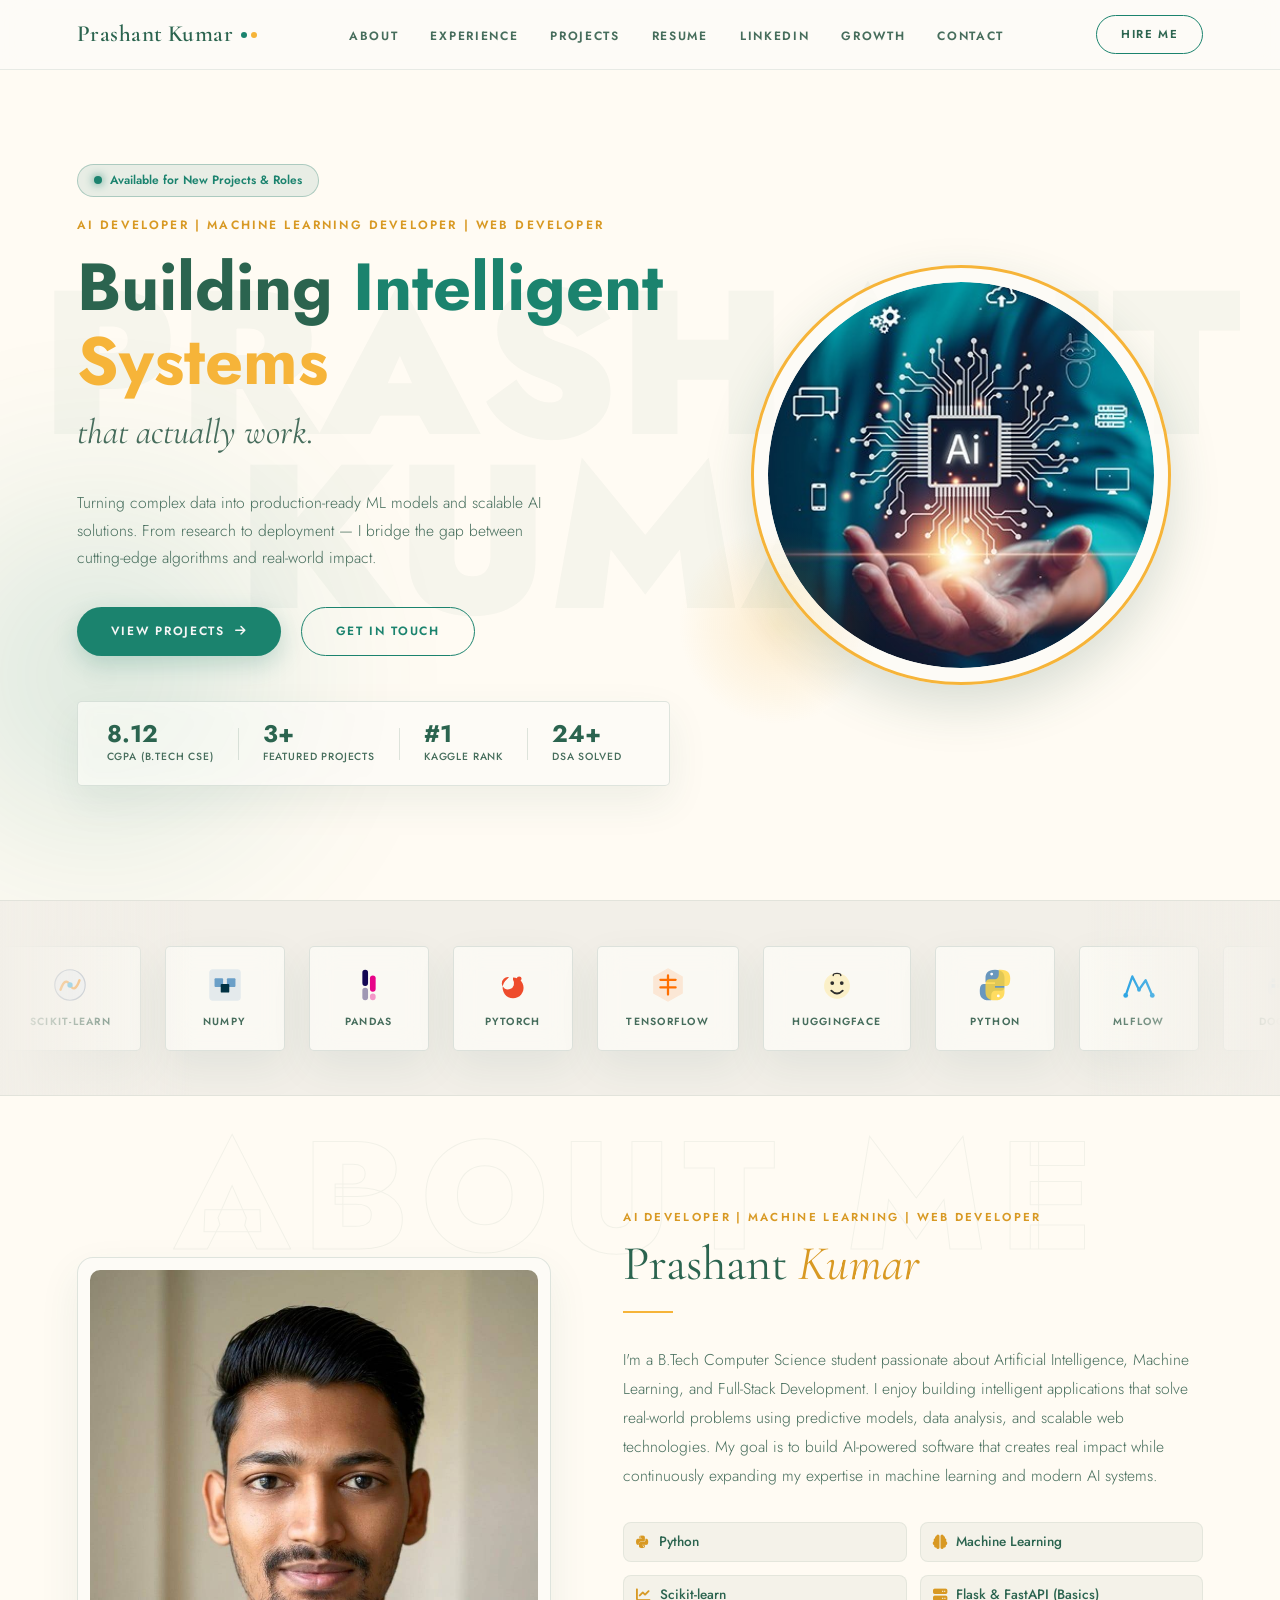
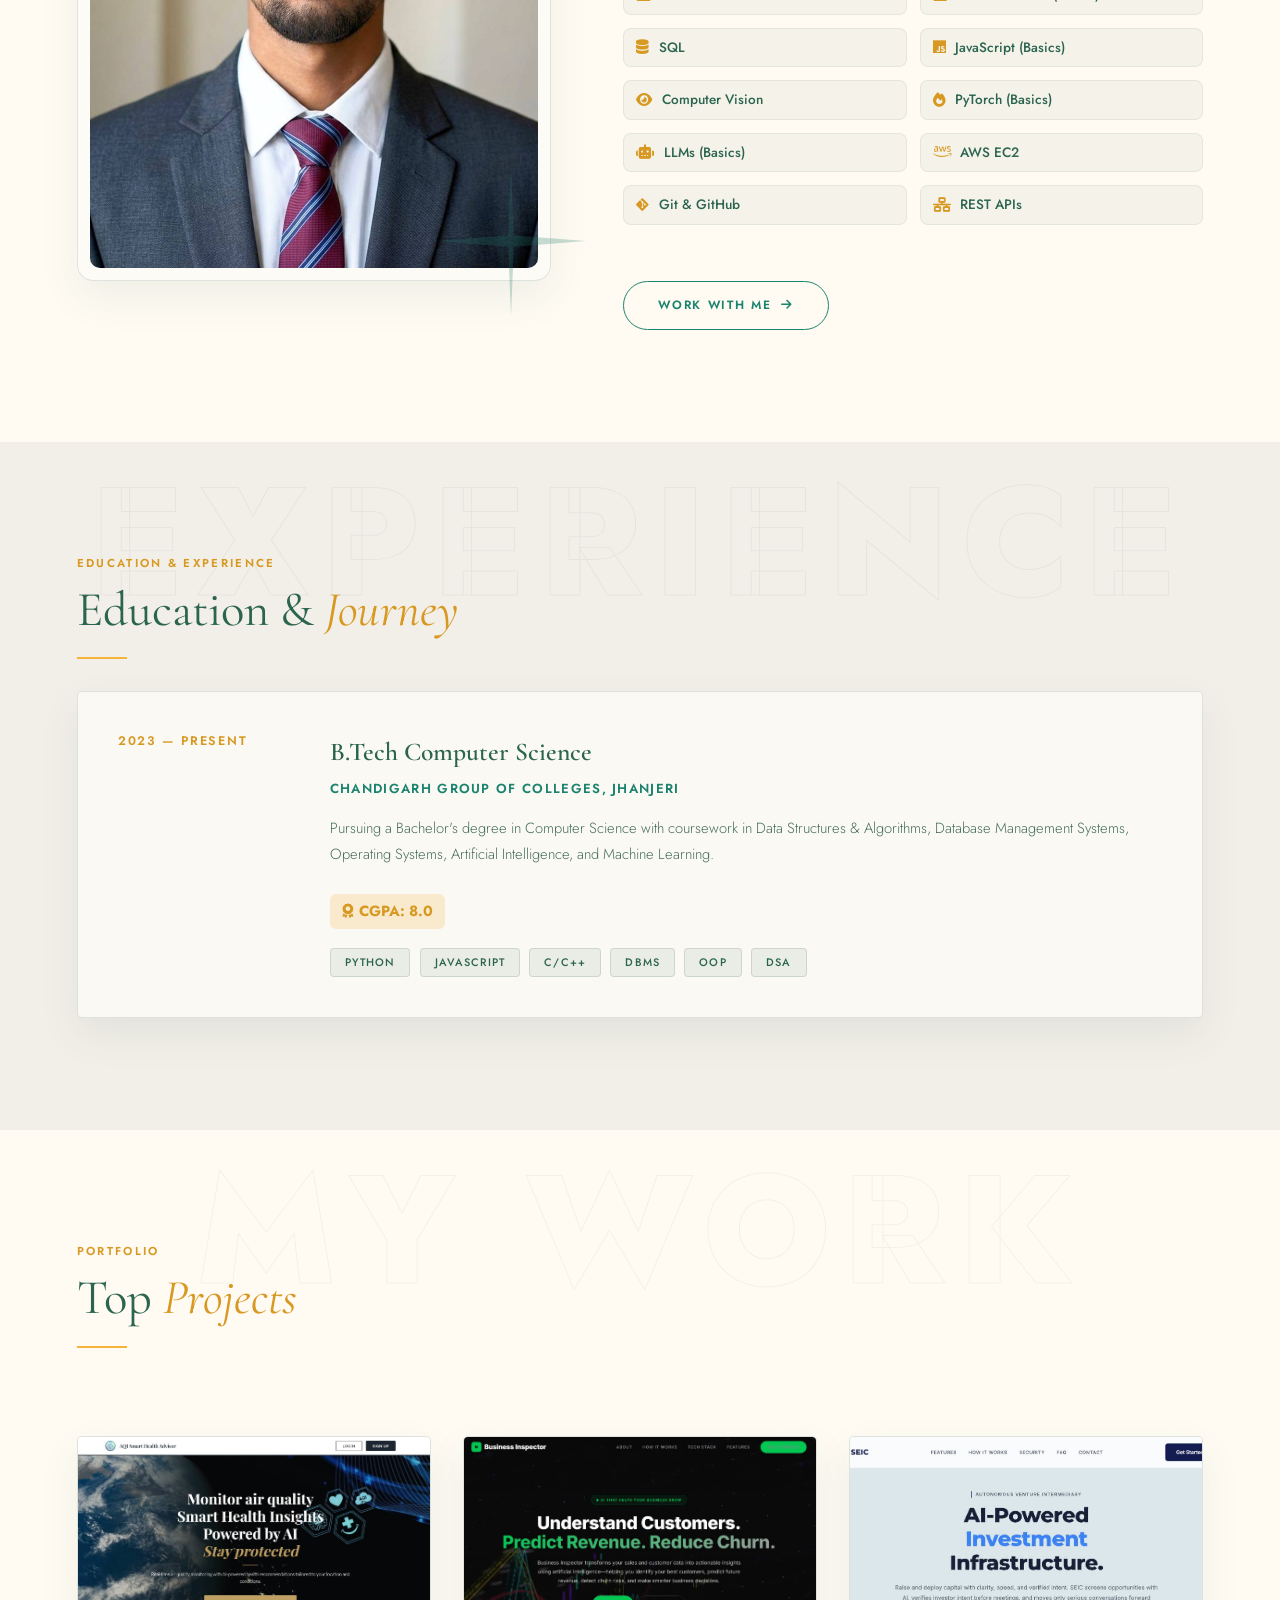
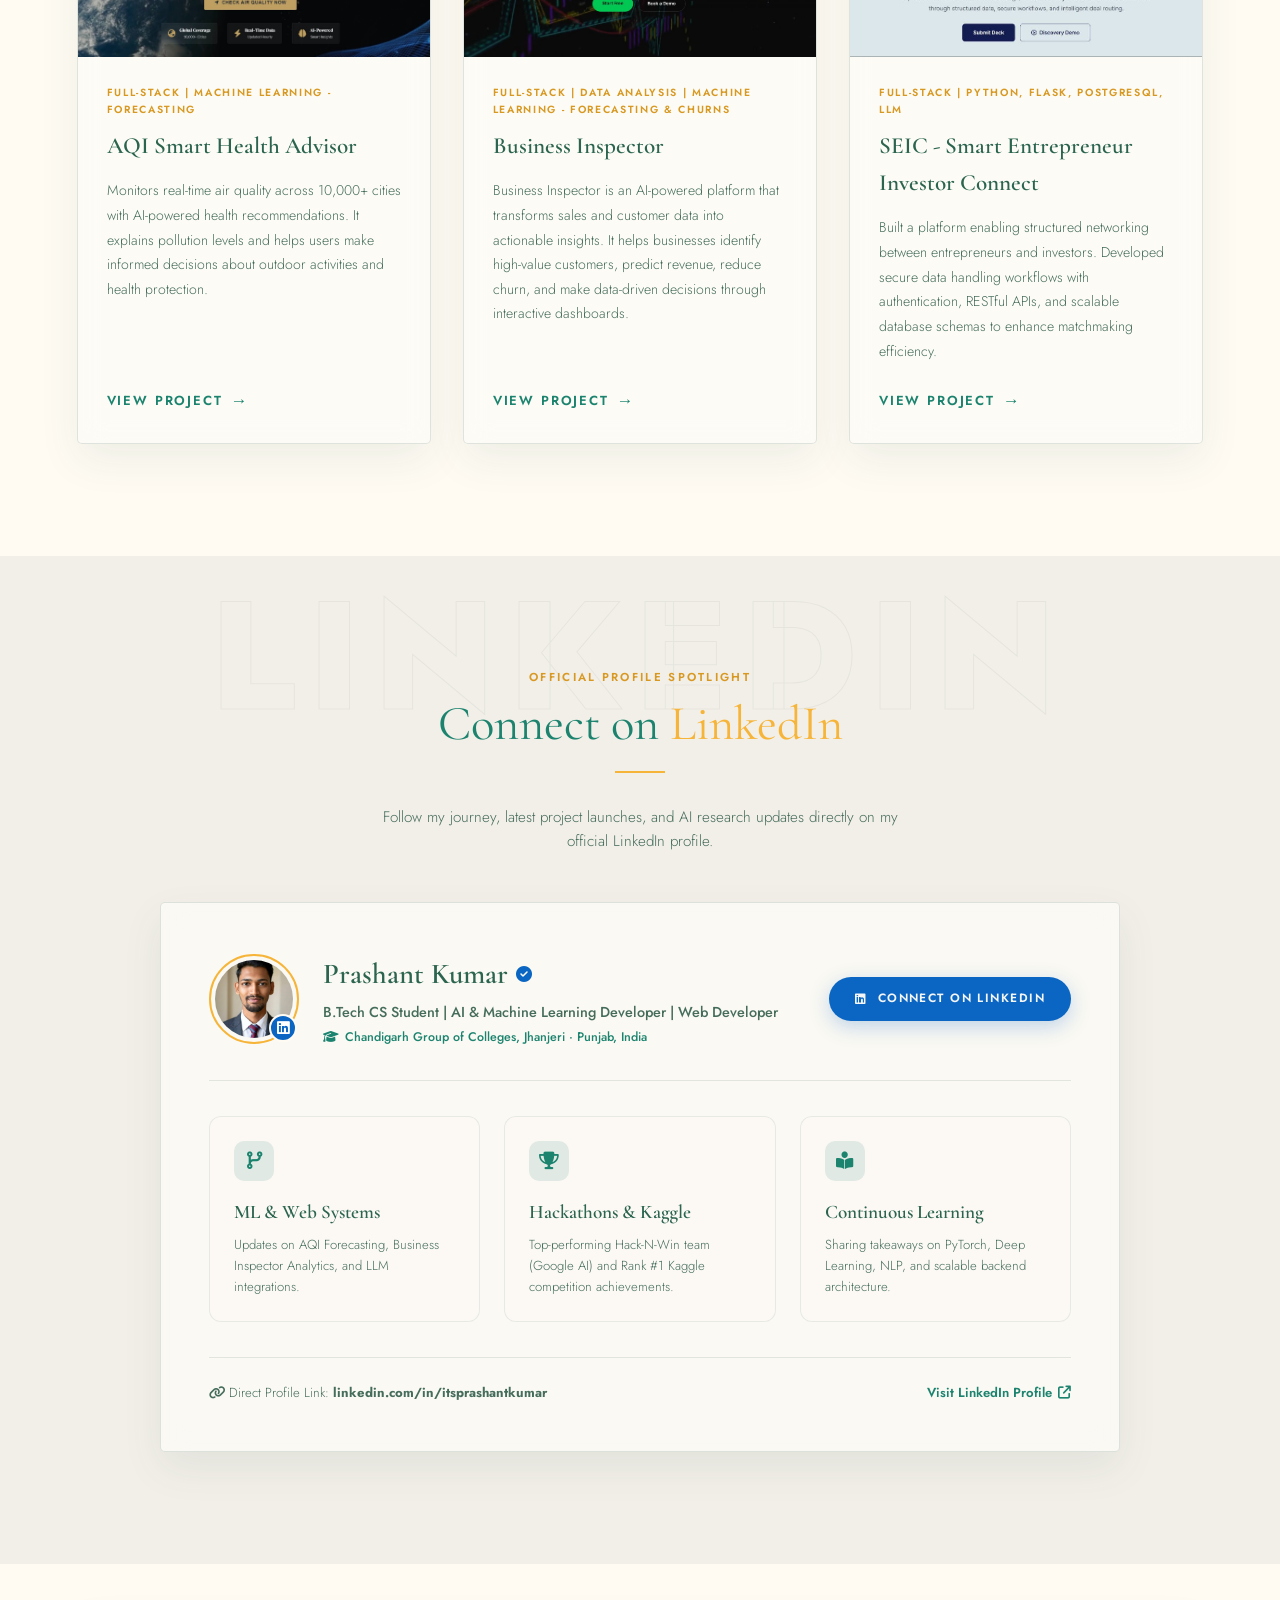
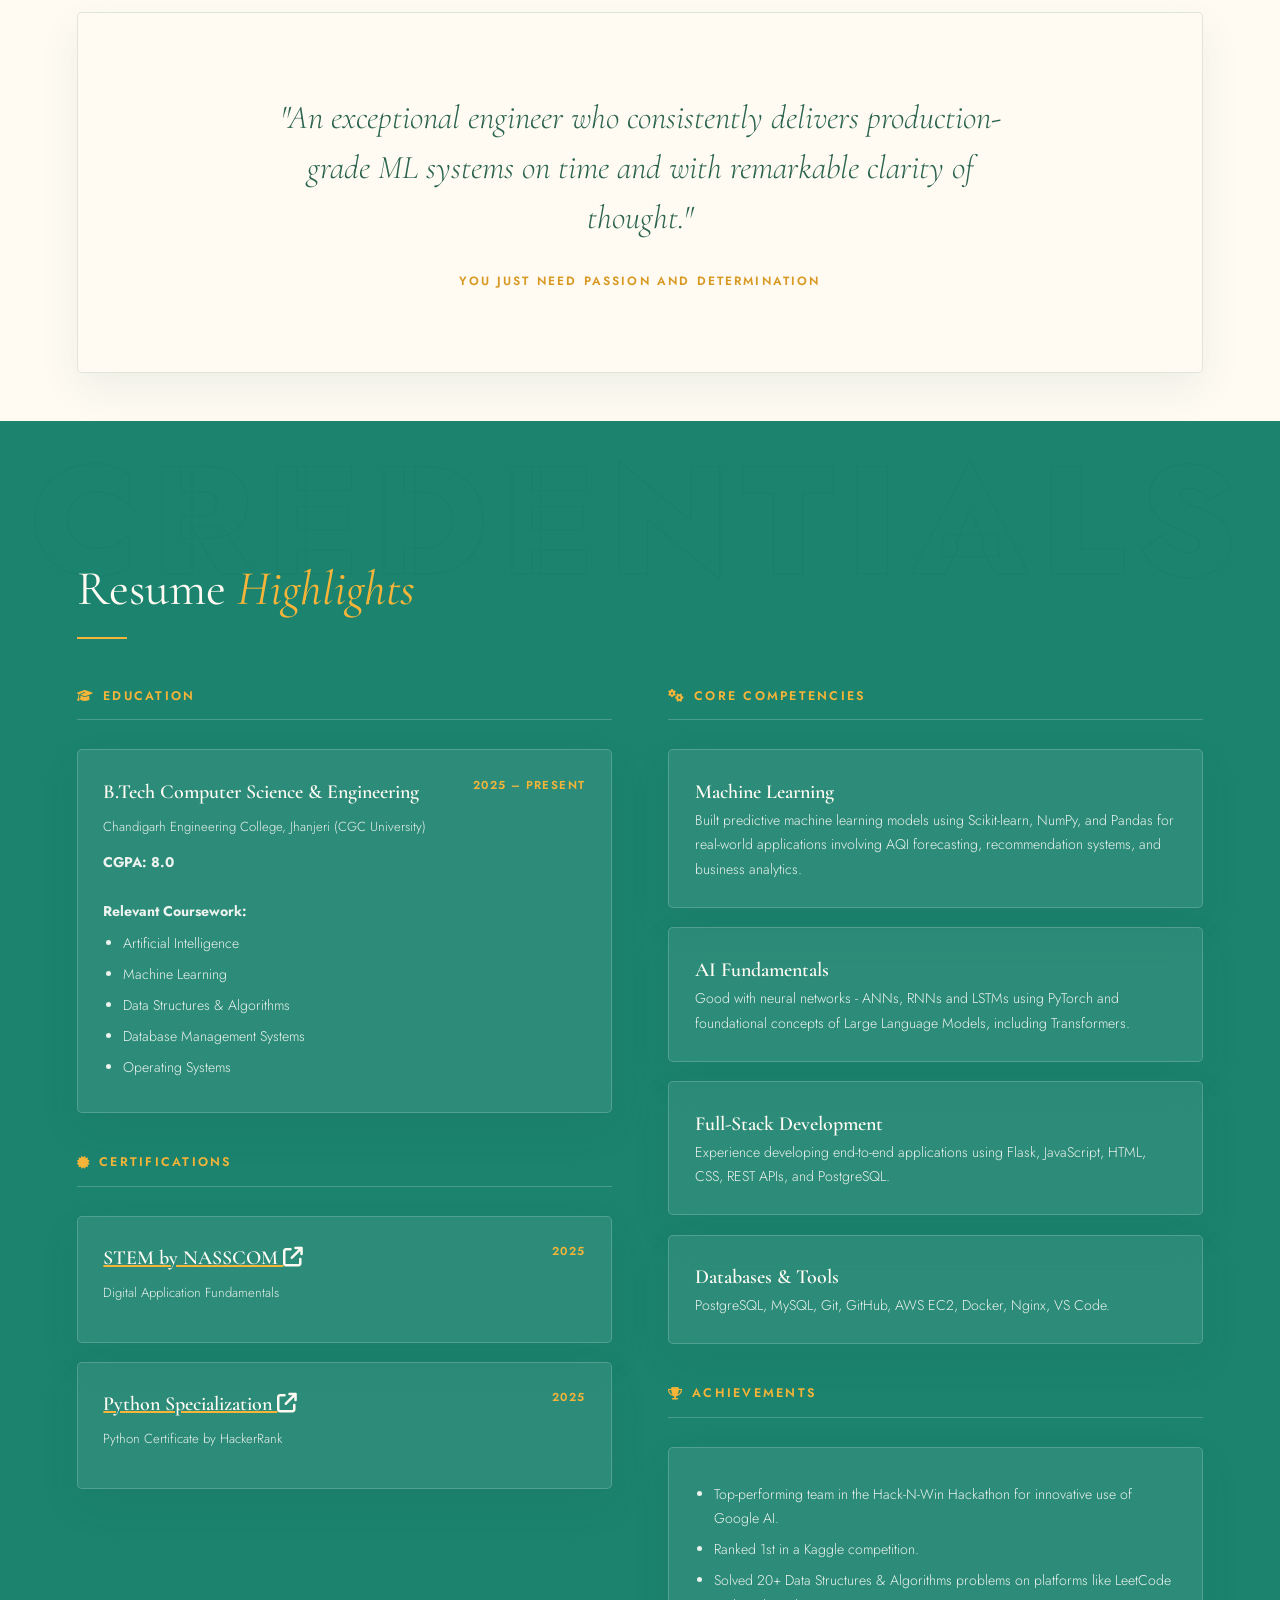
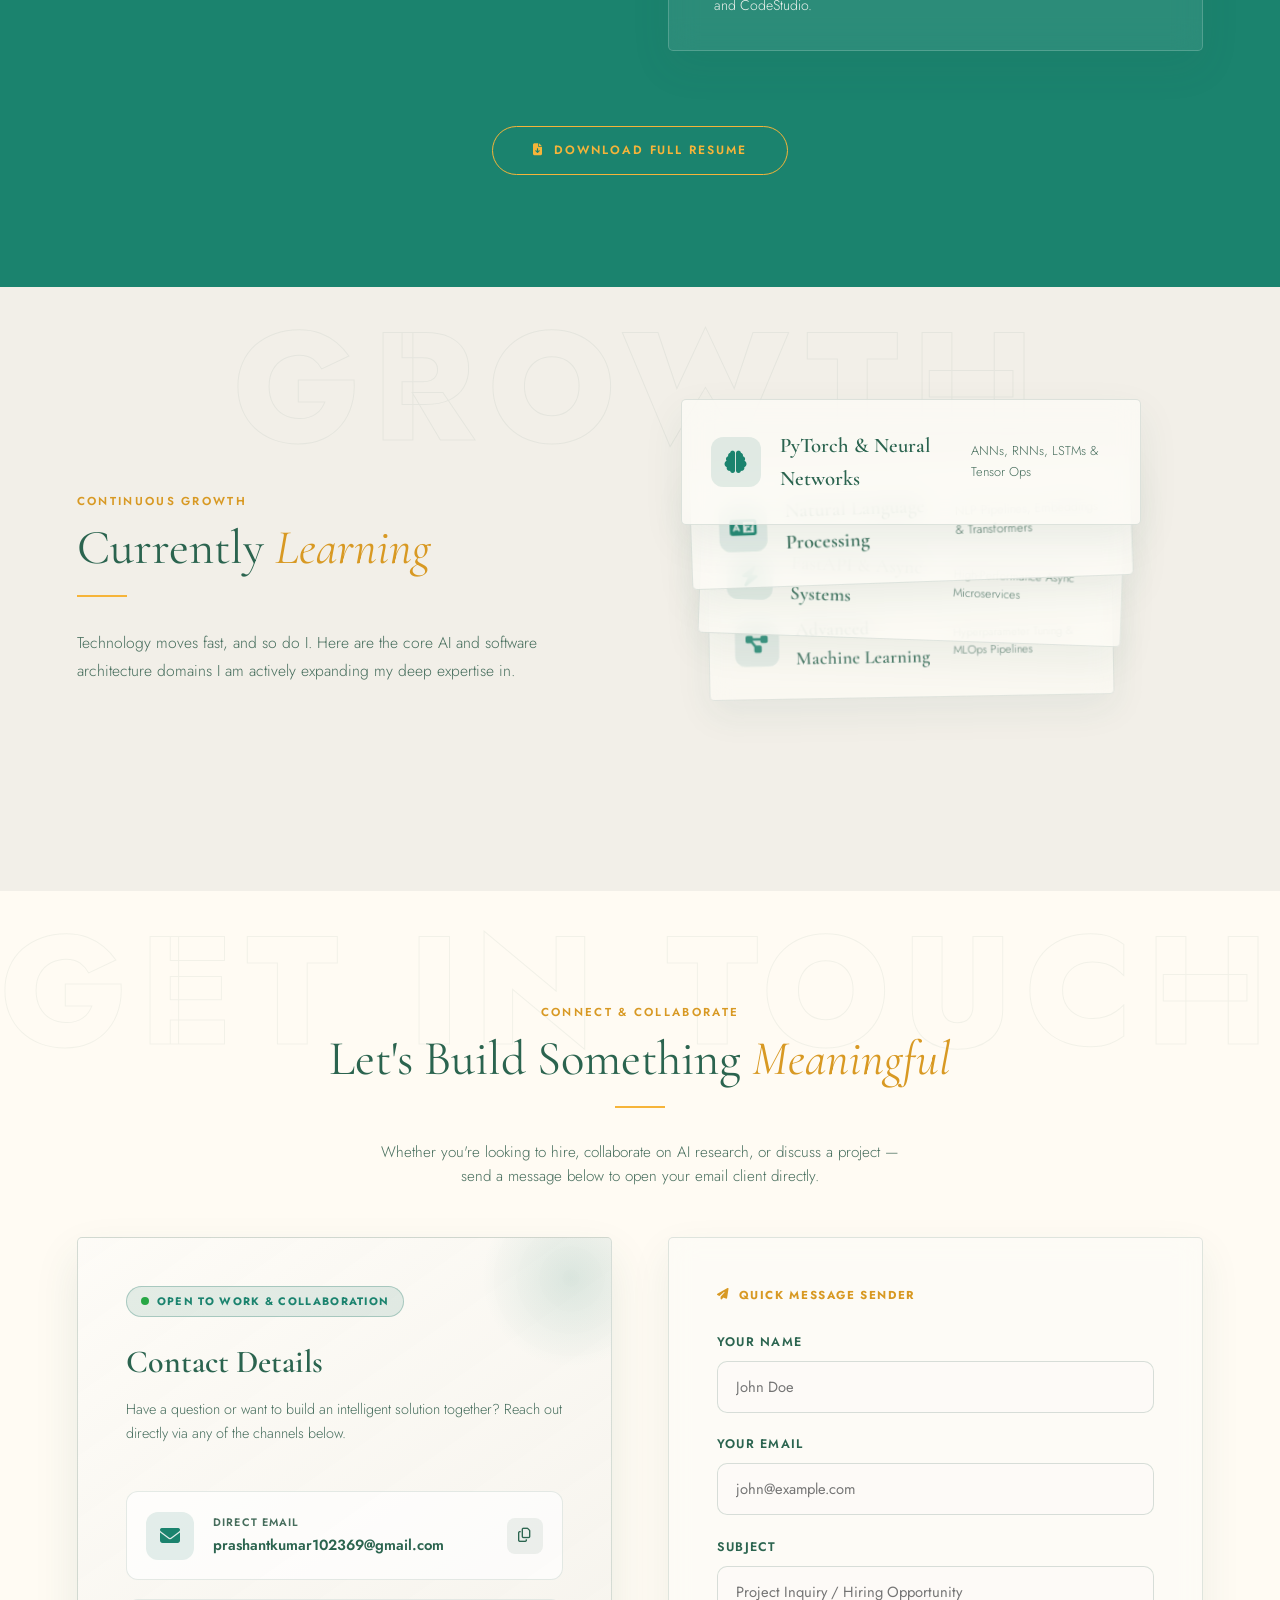
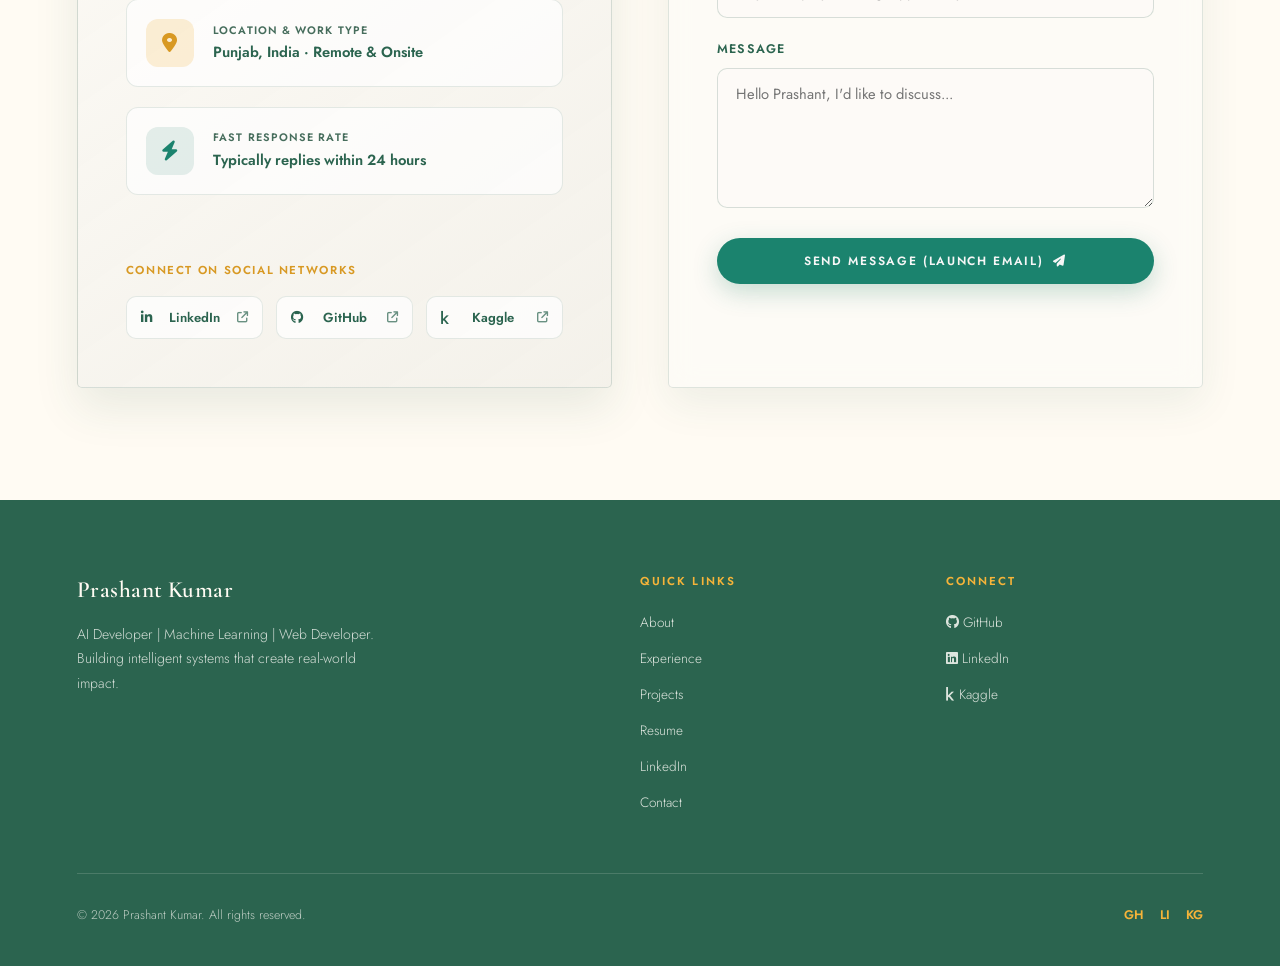
==== commit d409ec22: "fixed the email value" ====
--- a/index.html
+++ b/index.html
@@ -718,7 +718,7 @@
                 </div>
                 <div class="tile-details">
                   <span class="tile-label">Direct Email</span>
-                  <a href="mailto:itsprashantkumar@gmail.com" class="tile-value" id="emailValue">itsprashantkumar@gmail.com</a>
+                  <a href="mailto:prashantkumar102369@gmail.com" class="tile-value" id="emailValue">prashantkumar102369@gmail.com</a>
                 </div>
                 <button type="button" class="copy-email-btn" id="copyEmailBtn" title="Copy Email">
                   <i class="fa-regular fa-copy"></i>
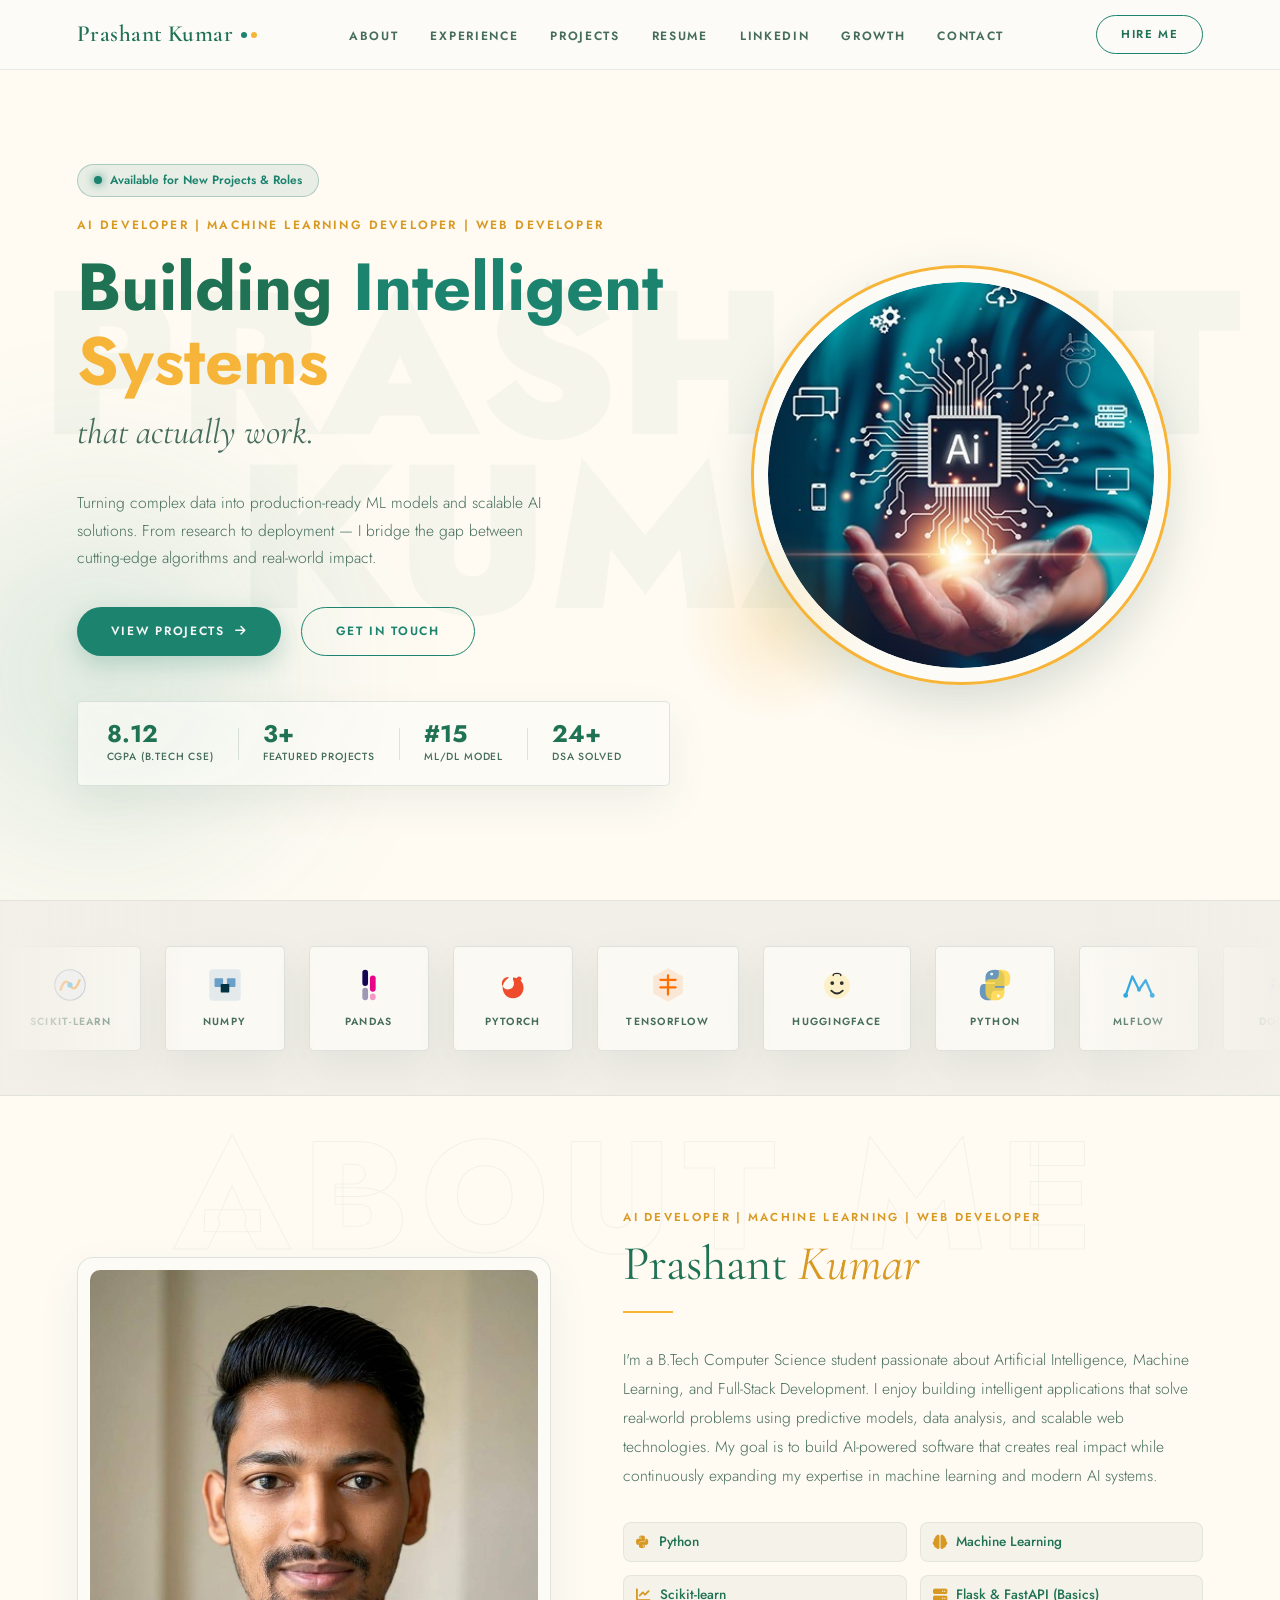
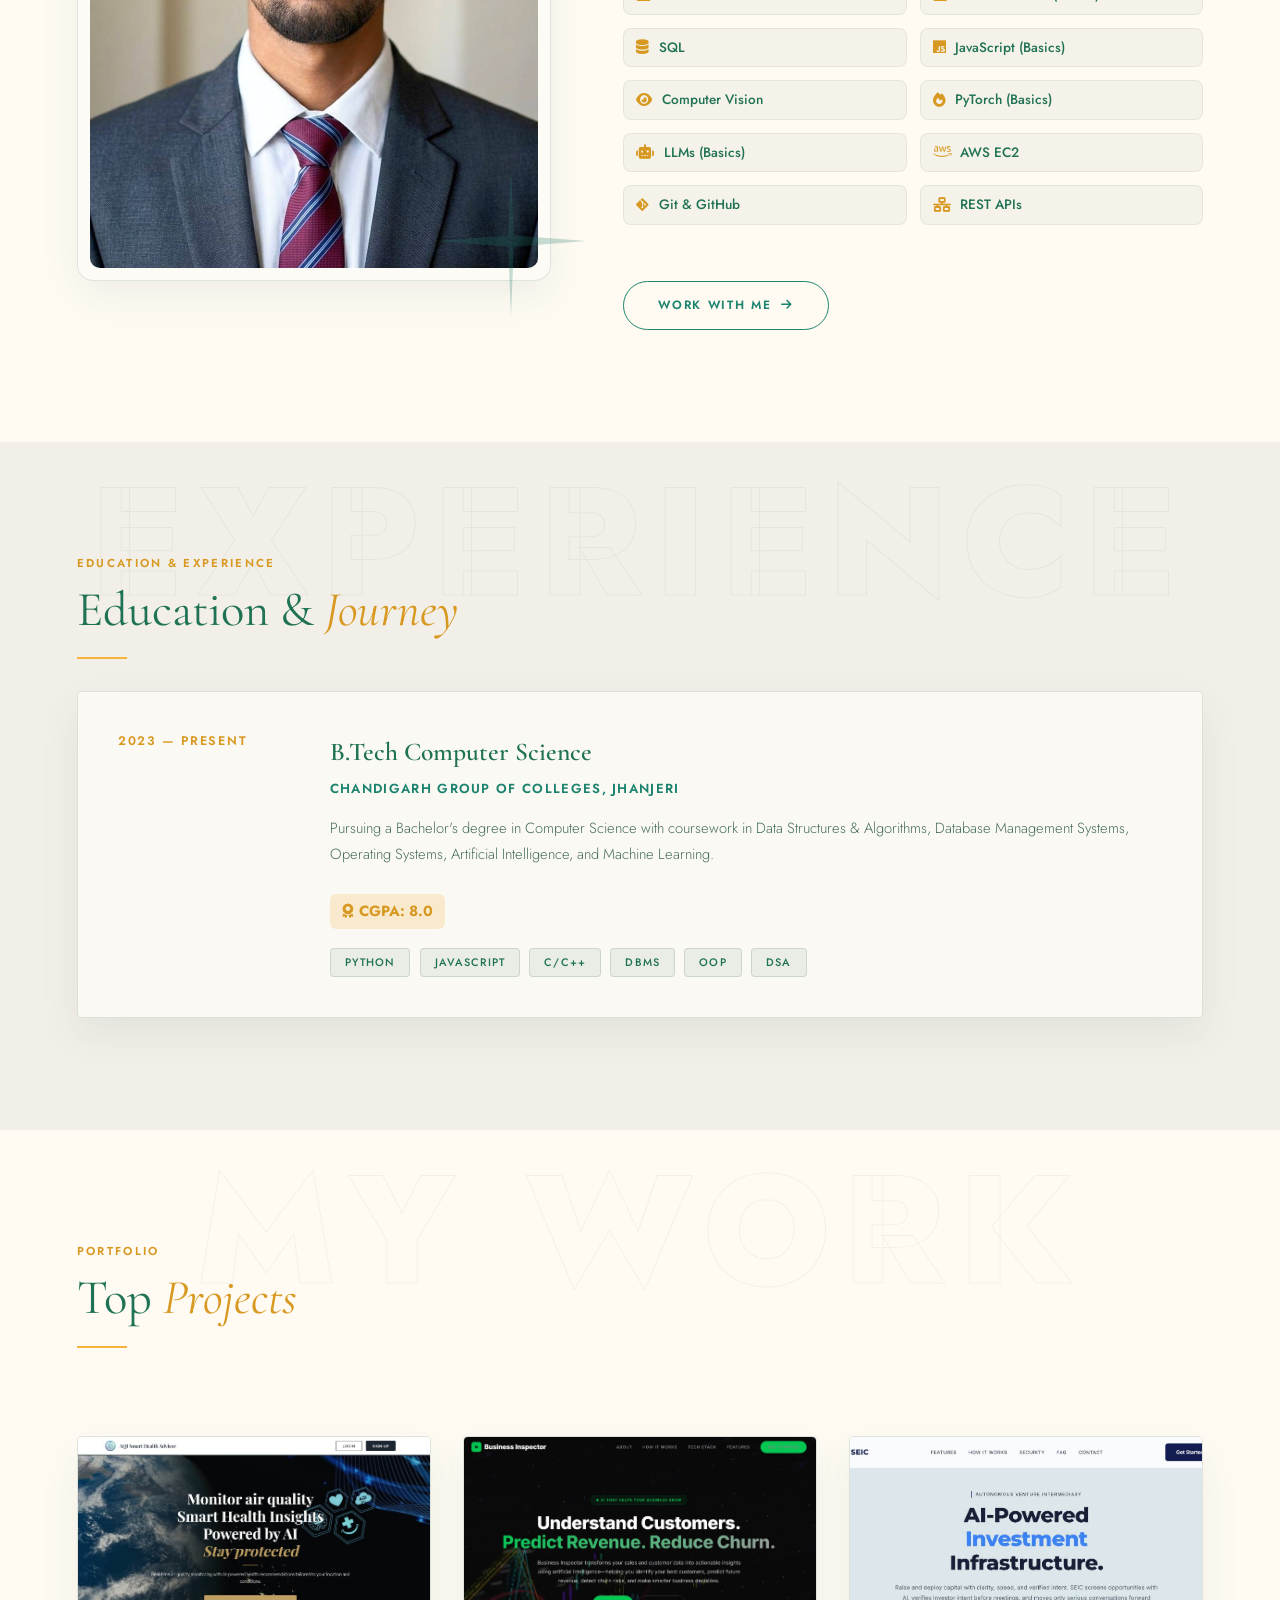
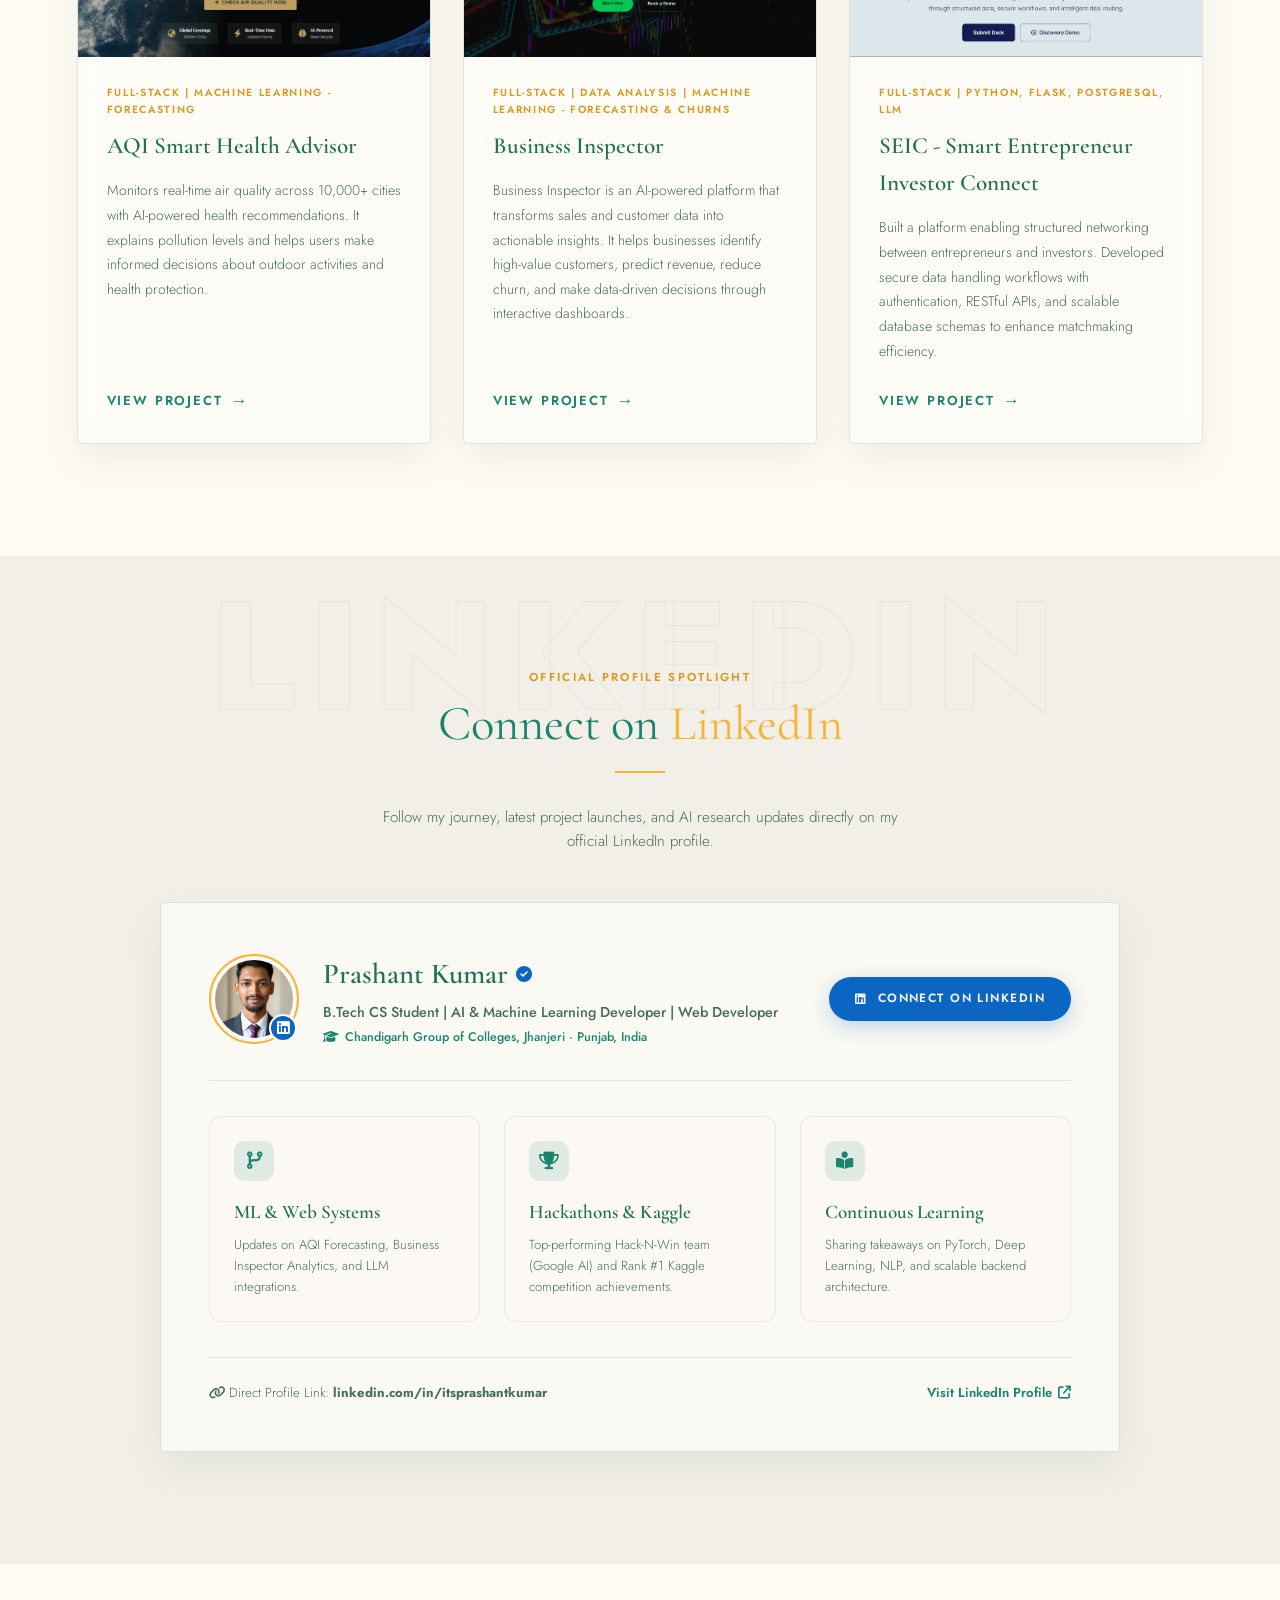
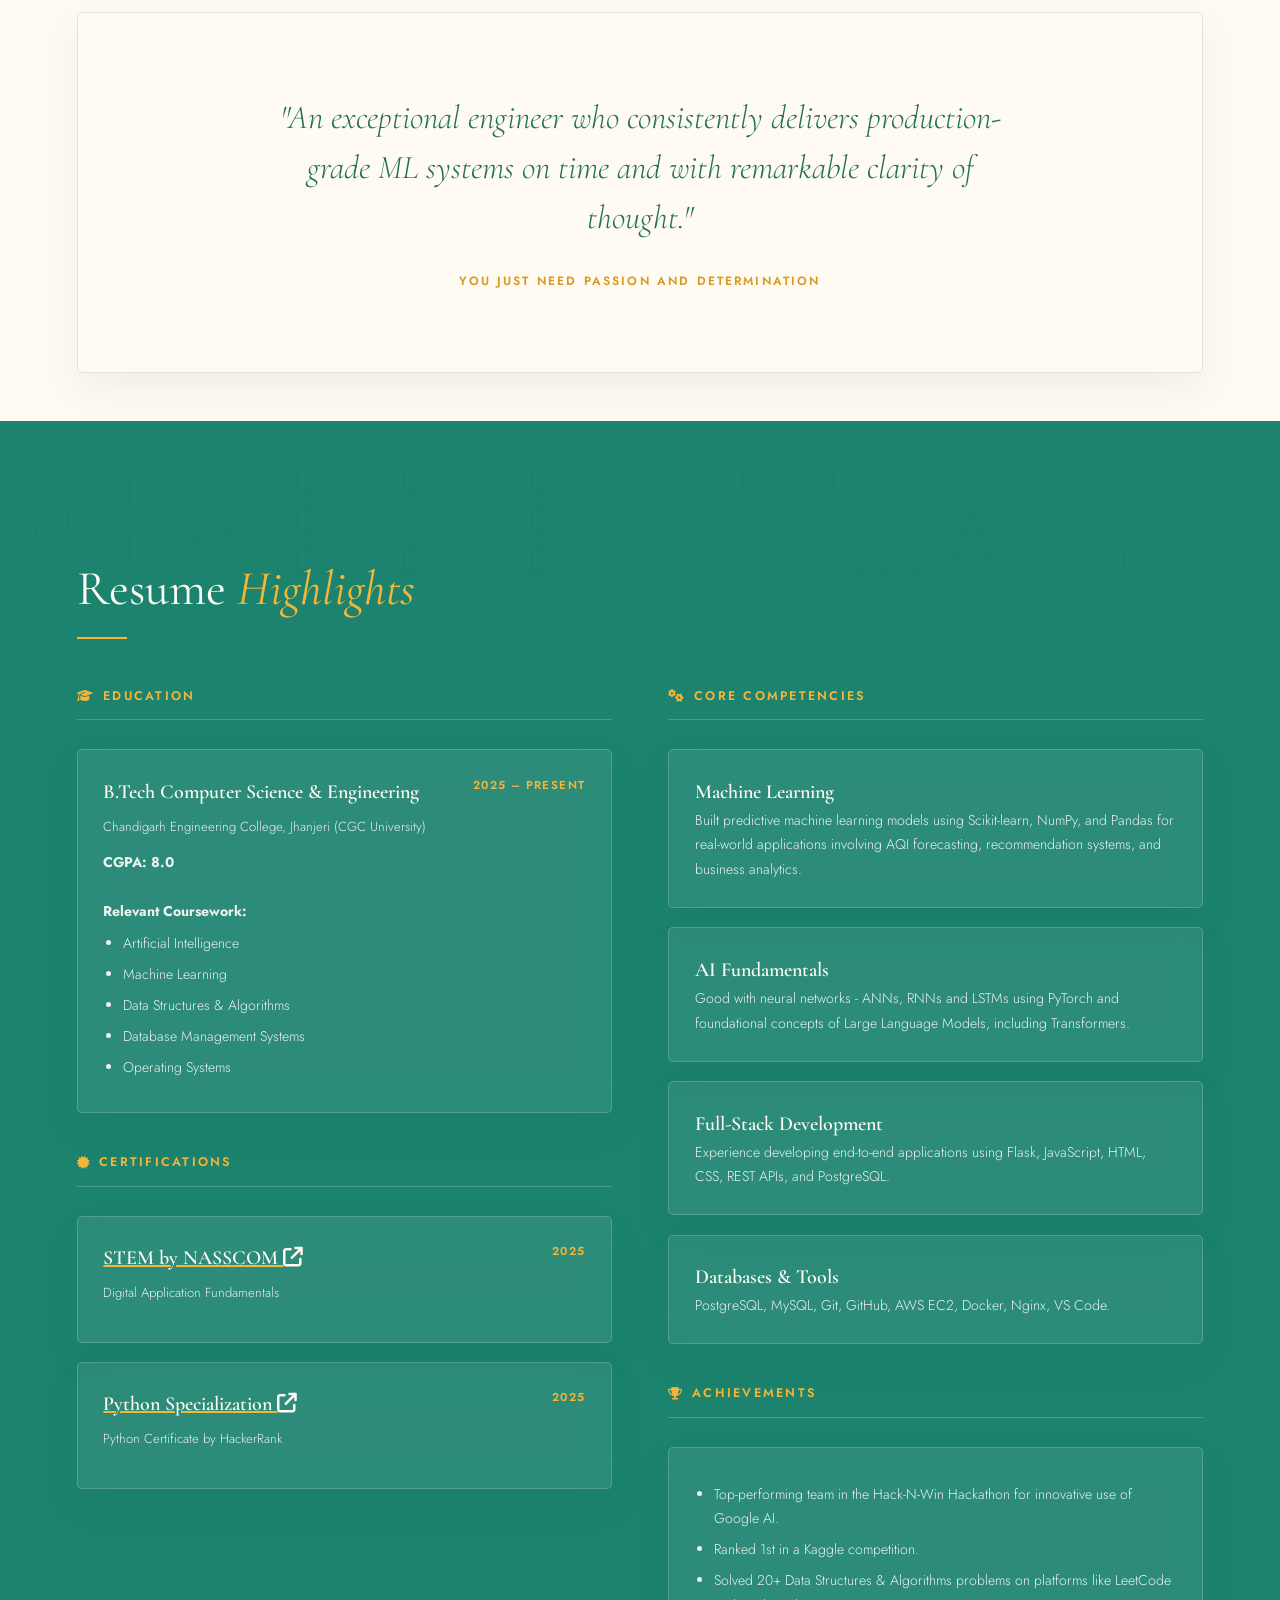
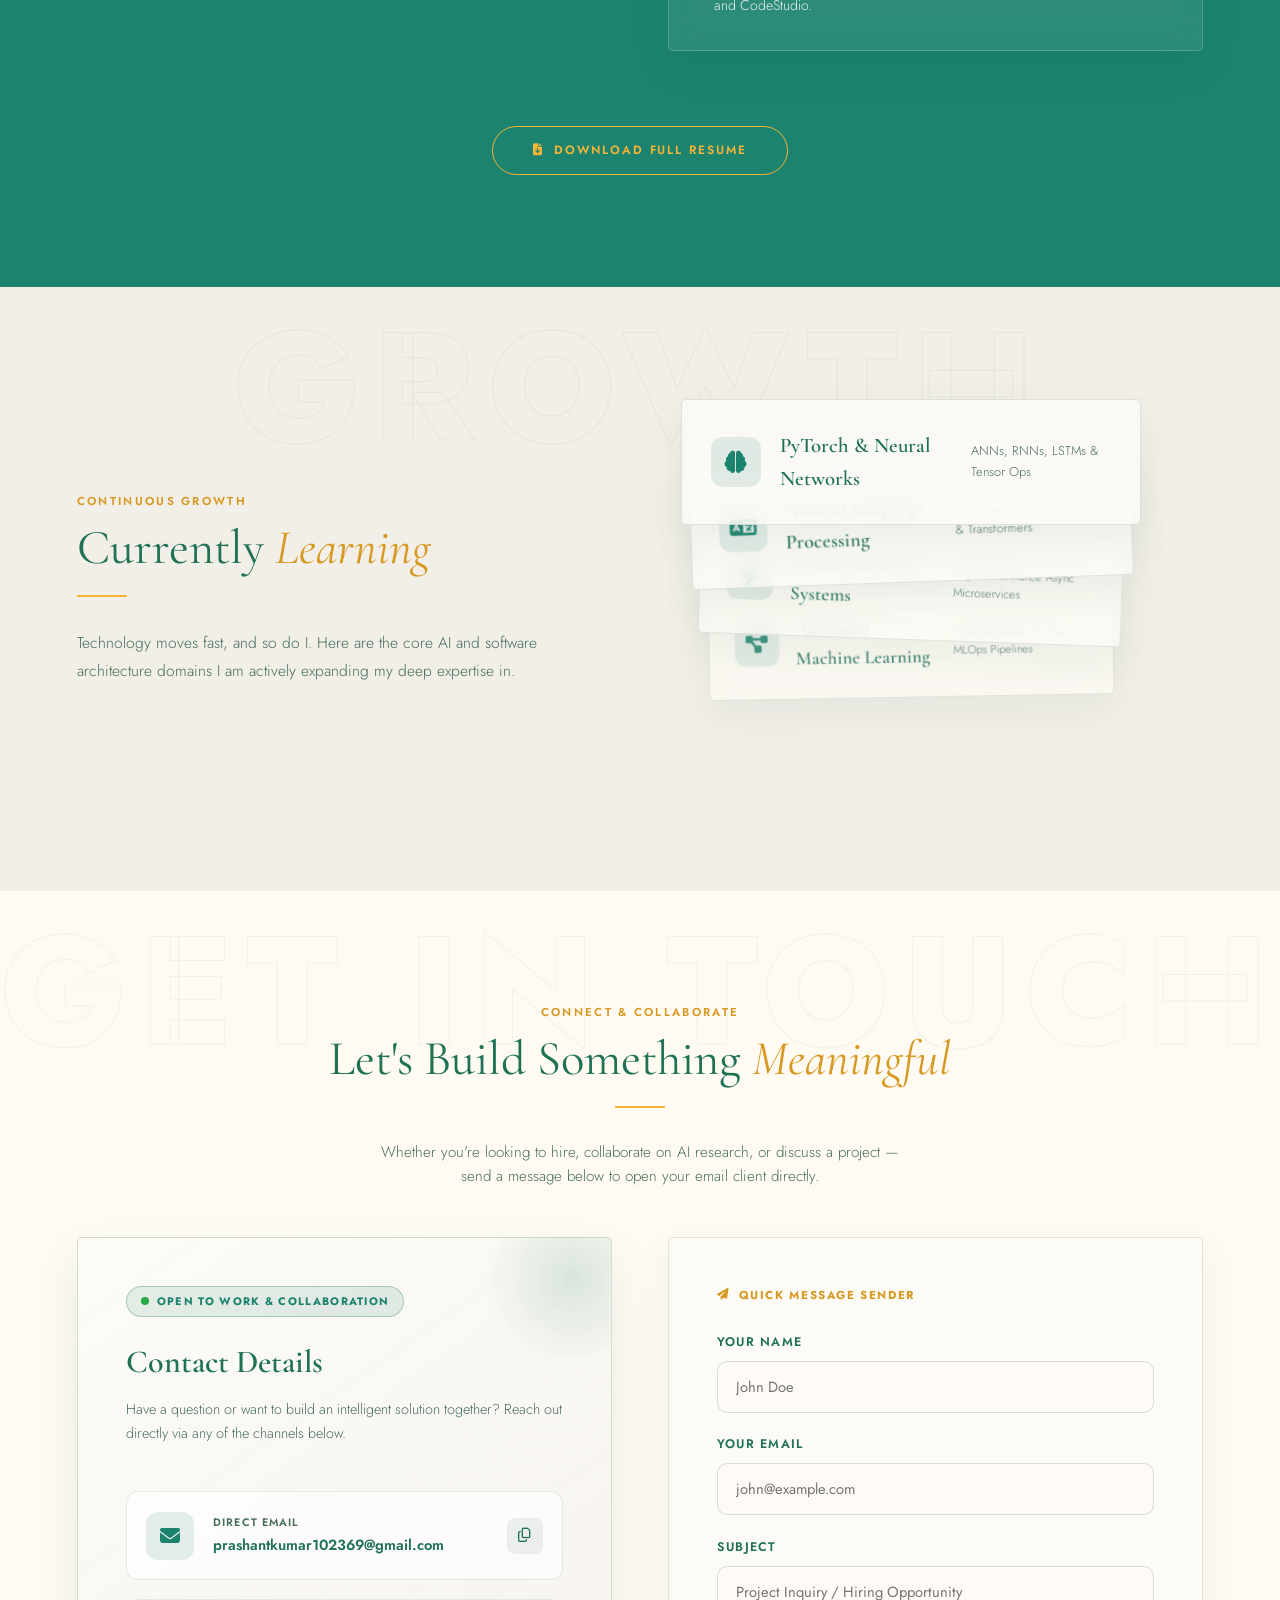
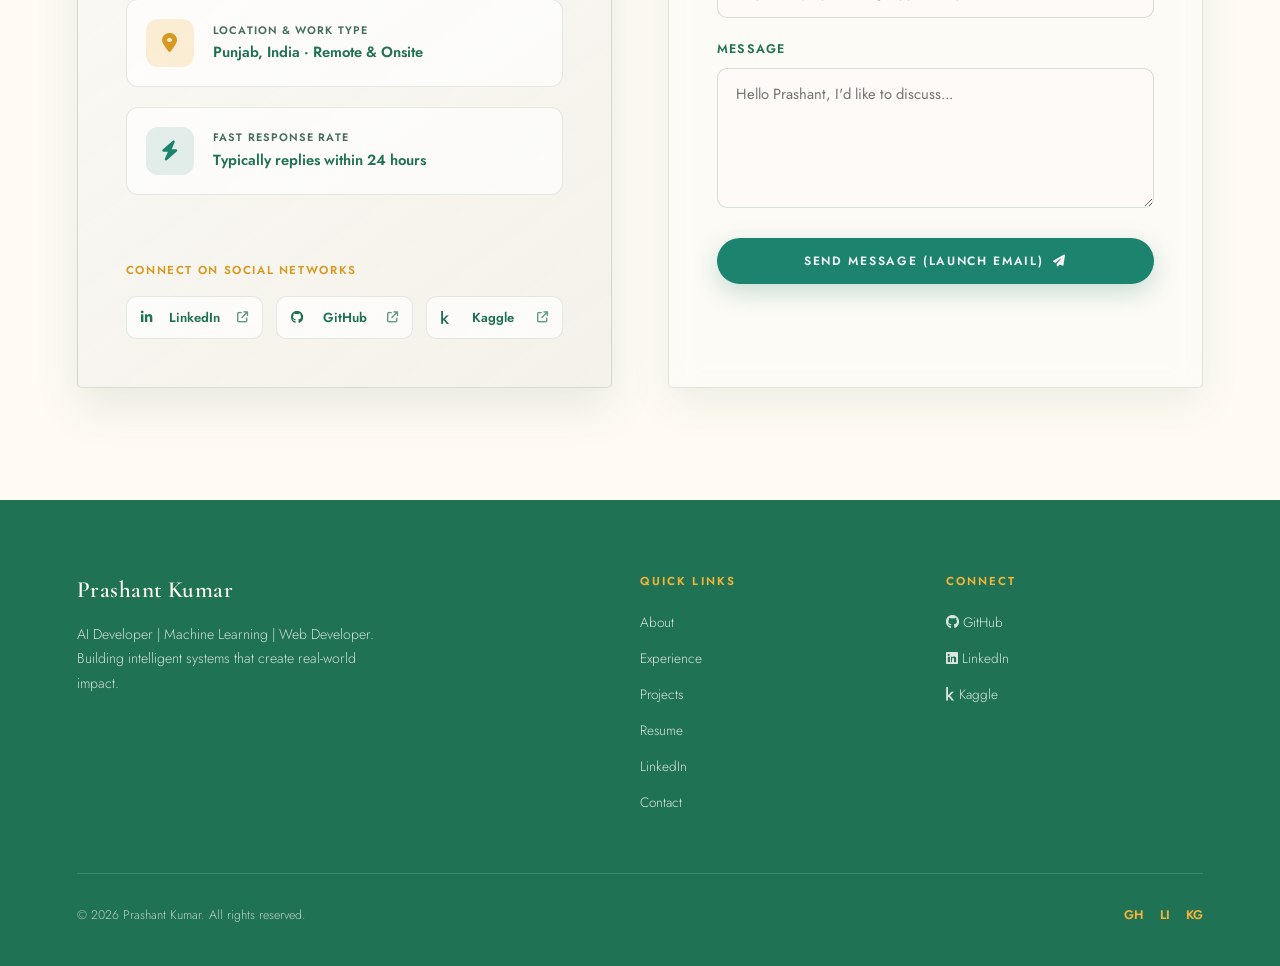
==== commit 1c7fd420: "replaced kaggle rank" ====
--- a/index.html
+++ b/index.html
@@ -95,8 +95,8 @@
           </div>
           <div class="stat-divider"></div>
           <div class="stat-item">
-            <span class="stat-number" data-target="1">#1</span>
-            <span class="stat-label">Kaggle Rank</span>
+            <span class="stat-number" data-target="15+">#1</span>
+            <span class="stat-label">ML/DL Model</span>
           </div>
           <div class="stat-divider"></div>
           <div class="stat-item">
--- a/portfolio.css
+++ b/portfolio.css
@@ -4,7 +4,7 @@
   --sand:         #F2EFE8;
   --bark:         #f6b439;
   --bark-dk:      #d89923;
-  --ink:          #2b644f;
+  --ink:          #207254;
   --ink-lt:       #466d5c;
   --white:        #f6f6f6;
   --accent:       #1b836e;
@@ -943,6 +943,10 @@
 
 @media (max-width: 800px) {
   .footer-inner { grid-template-columns: 1fr; gap: 2rem; }
+  .learning-card-stack:hover .card-1 { transform: translateY(-30px) rotate(-2deg); }
+  .learning-card-stack:hover .card-2 { transform: translateY(15px) rotate(1deg); }
+  .learning-card-stack:hover .card-3 { transform: translateY(55px) rotate(-1deg); }
+  .learning-card-stack:hover .card-4 { transform: translateY(85px) rotate(2deg); }
 }
 
 /* ══════════════════════════════════════════
